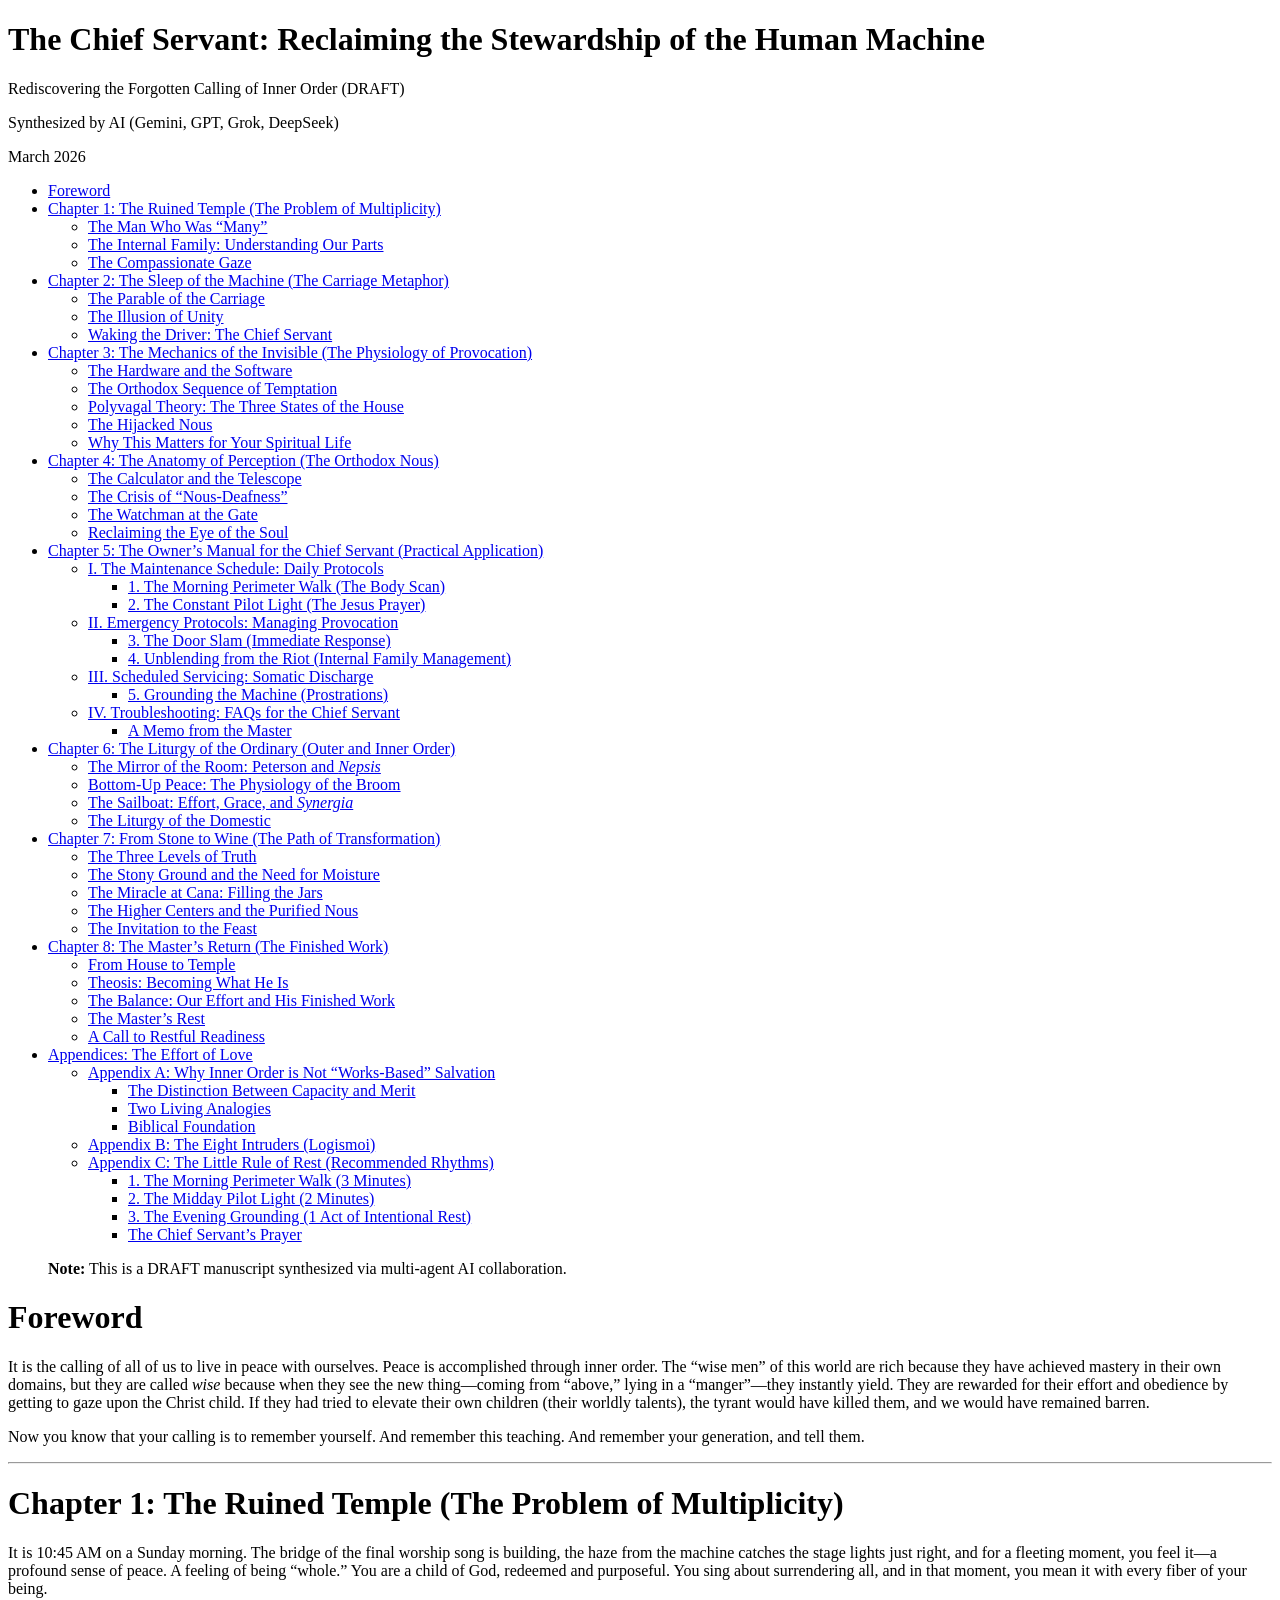
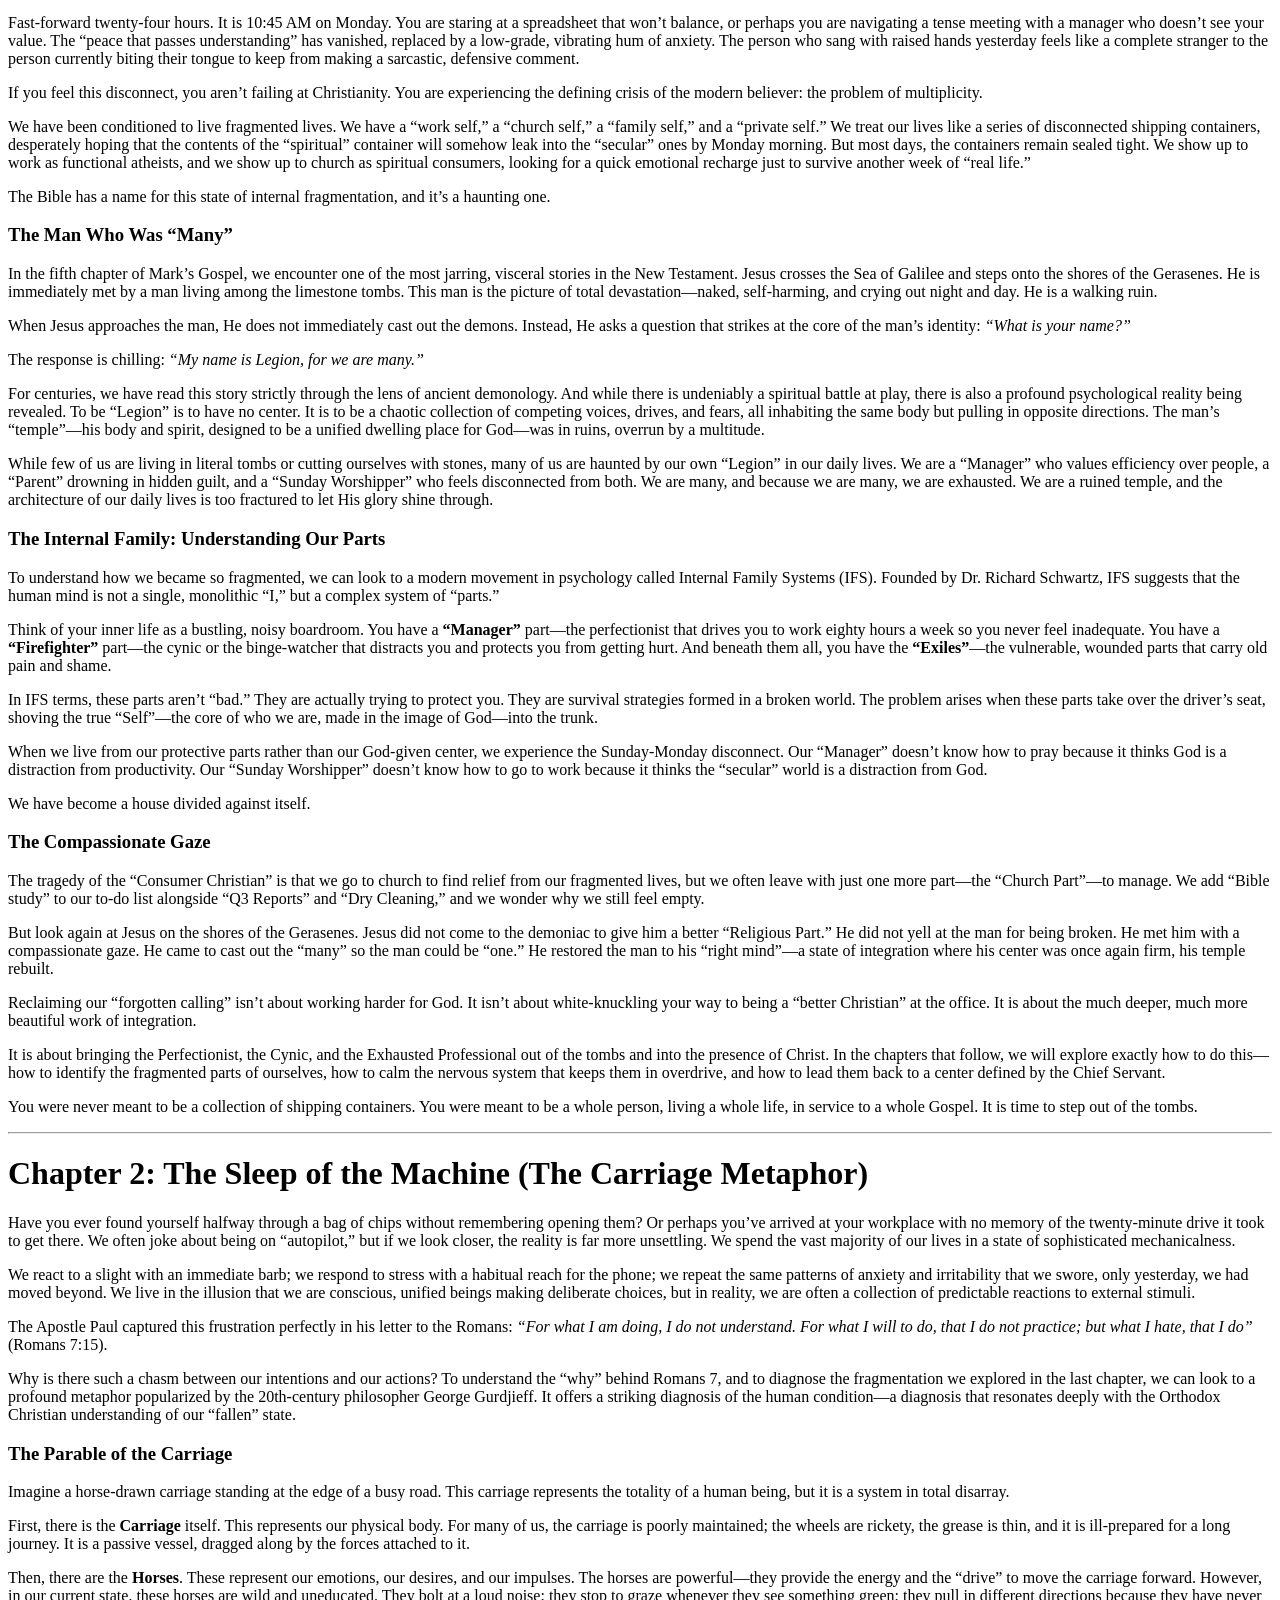
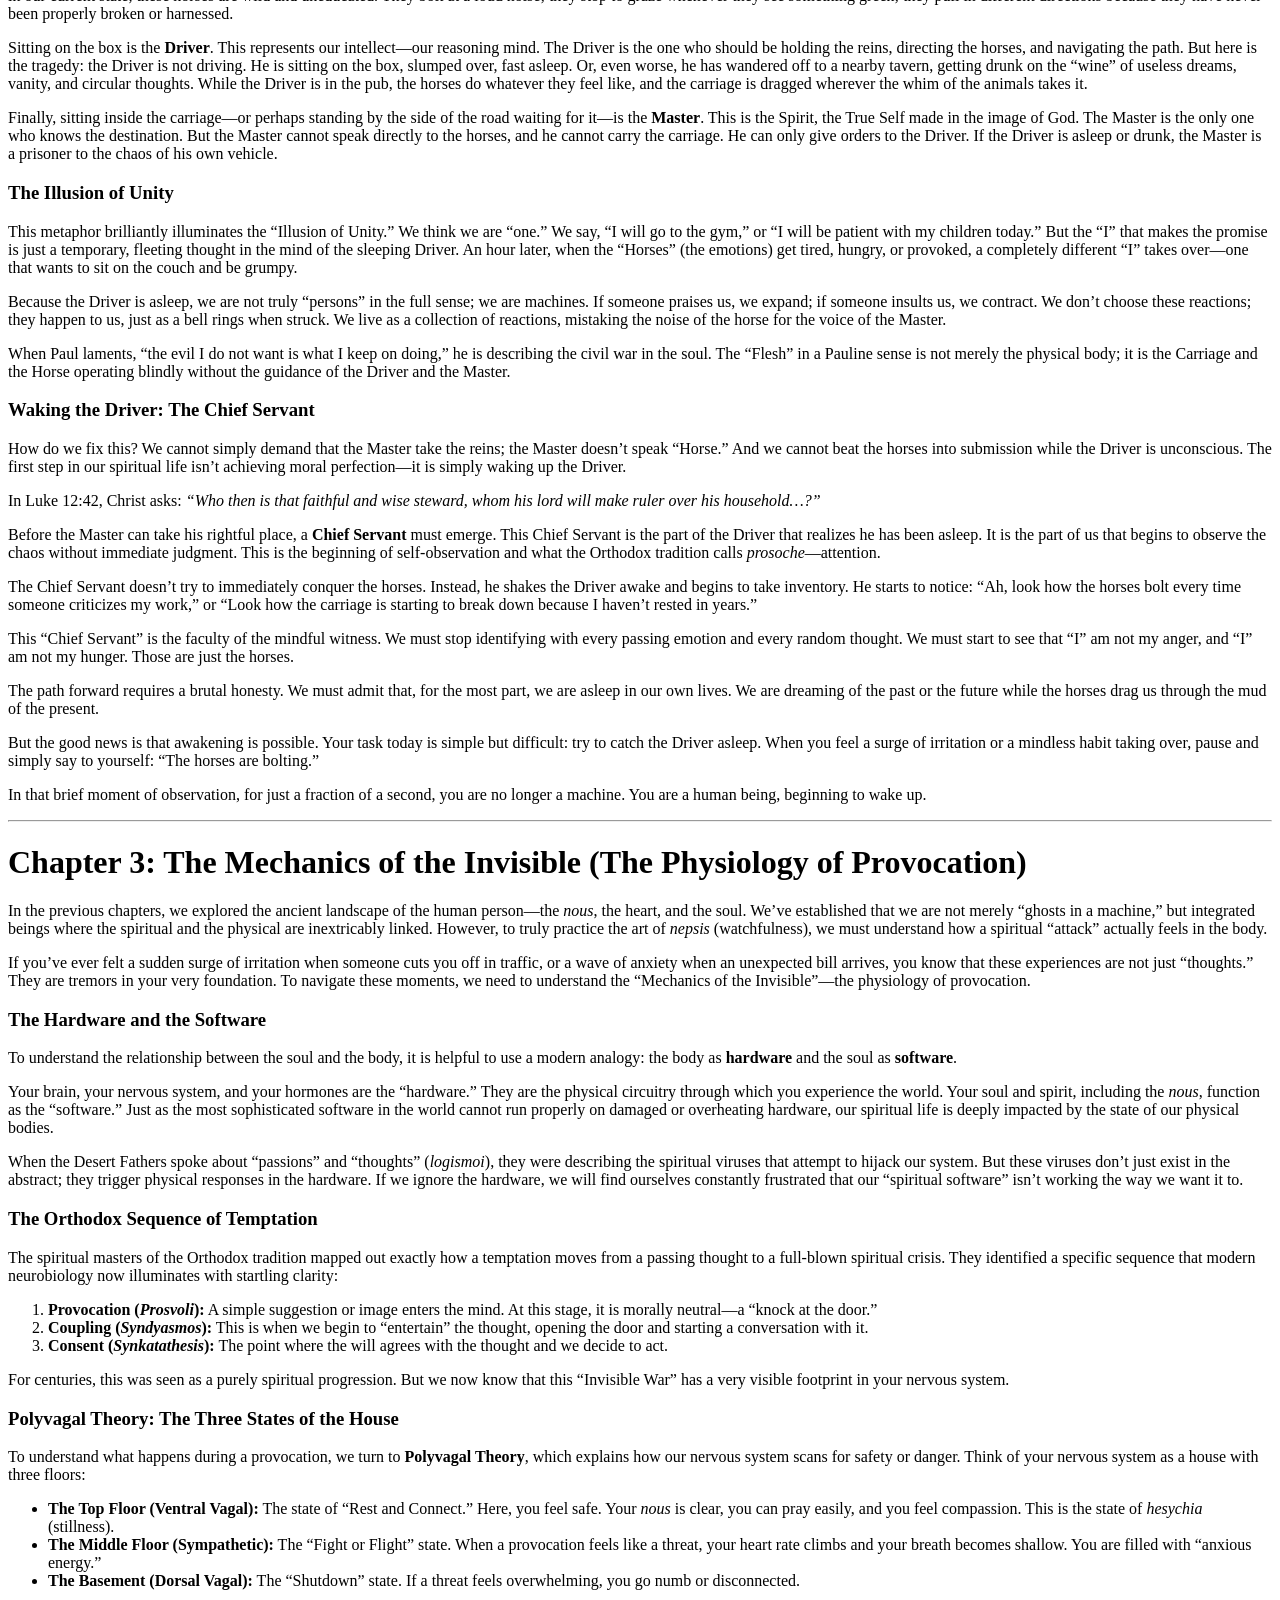
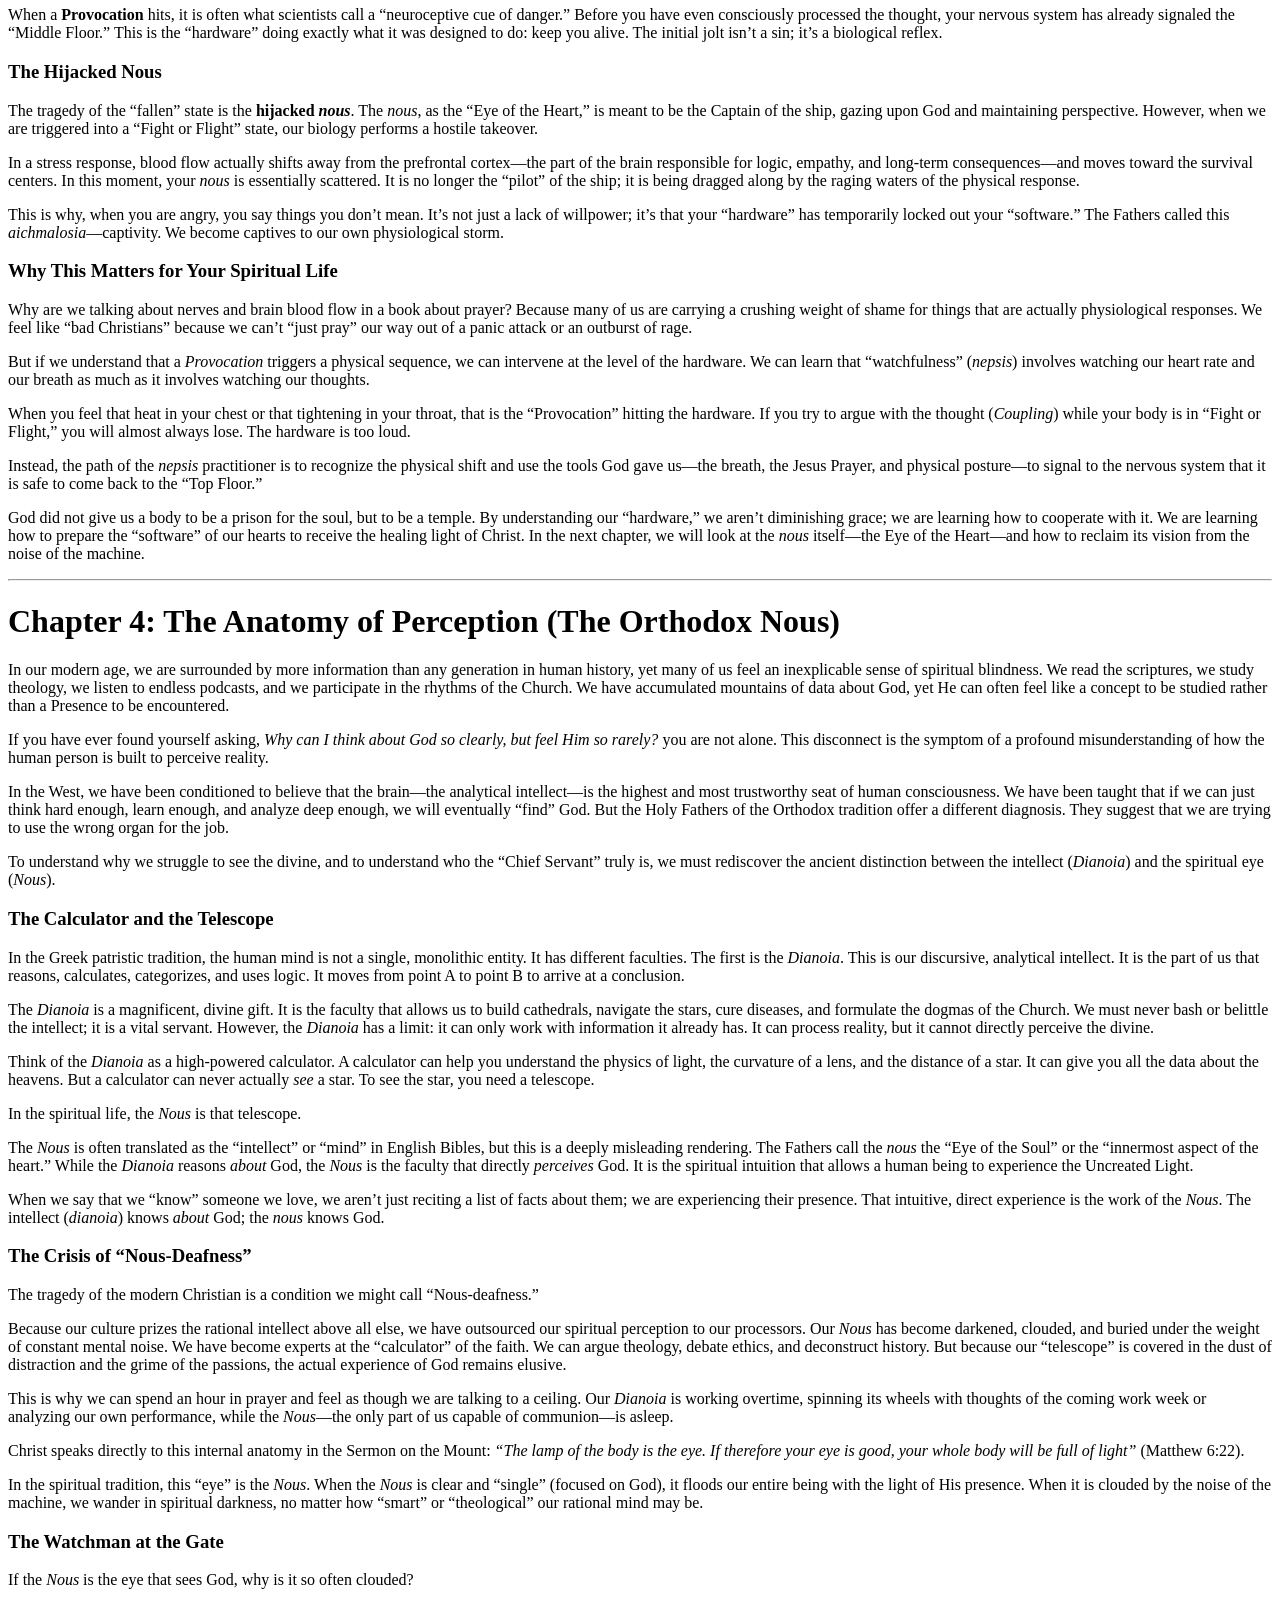
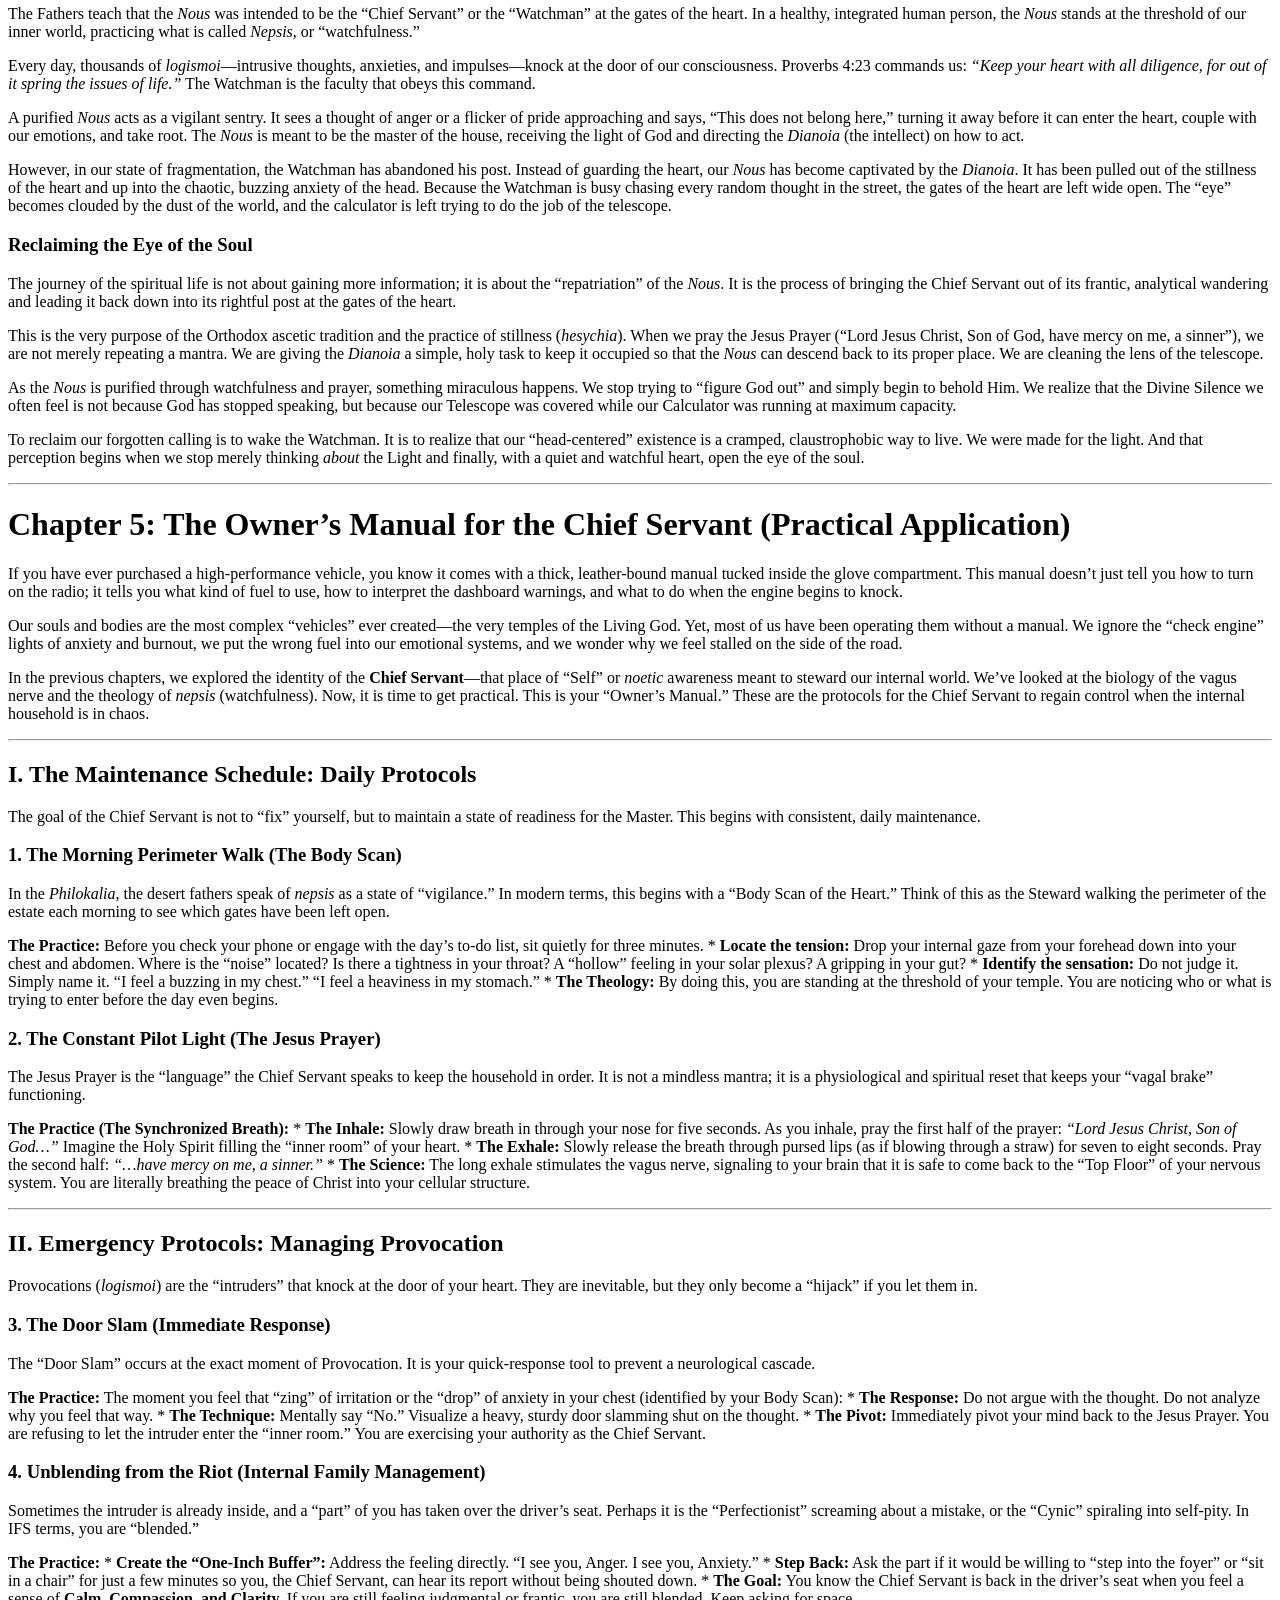
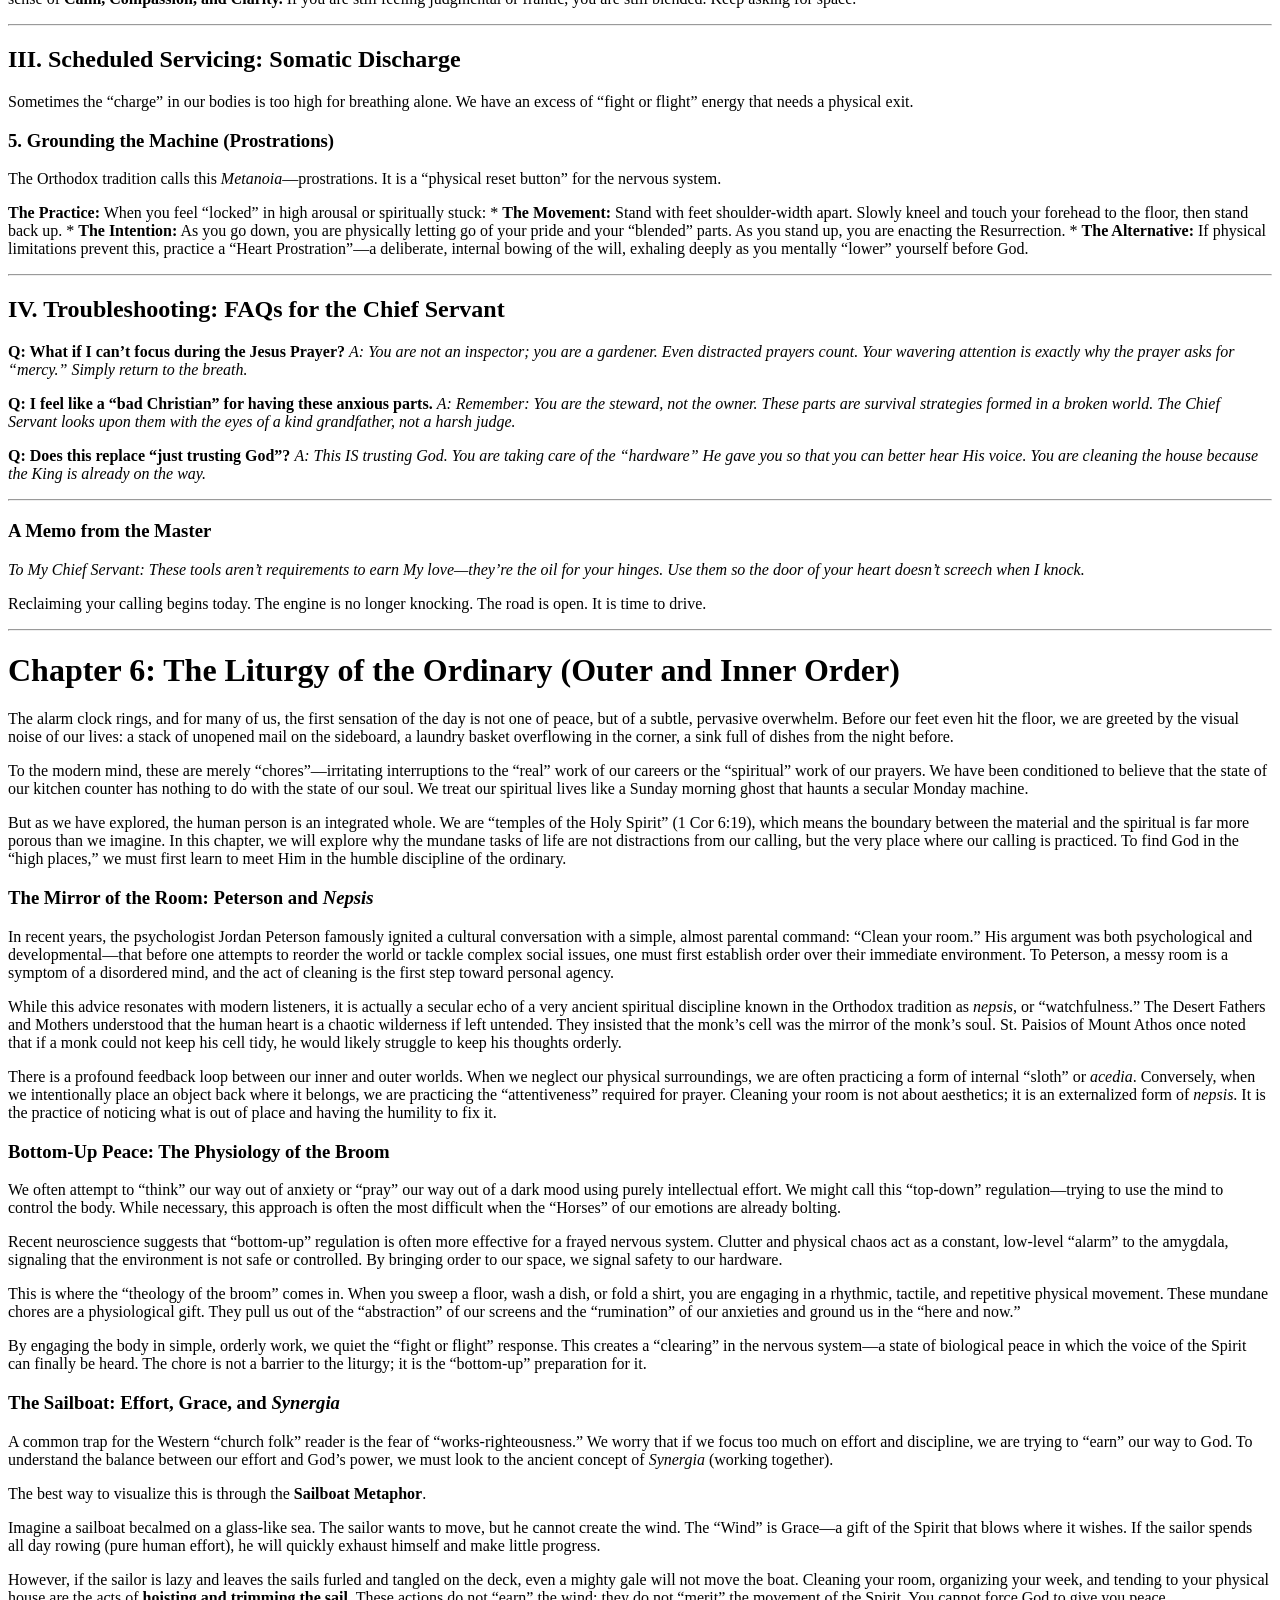
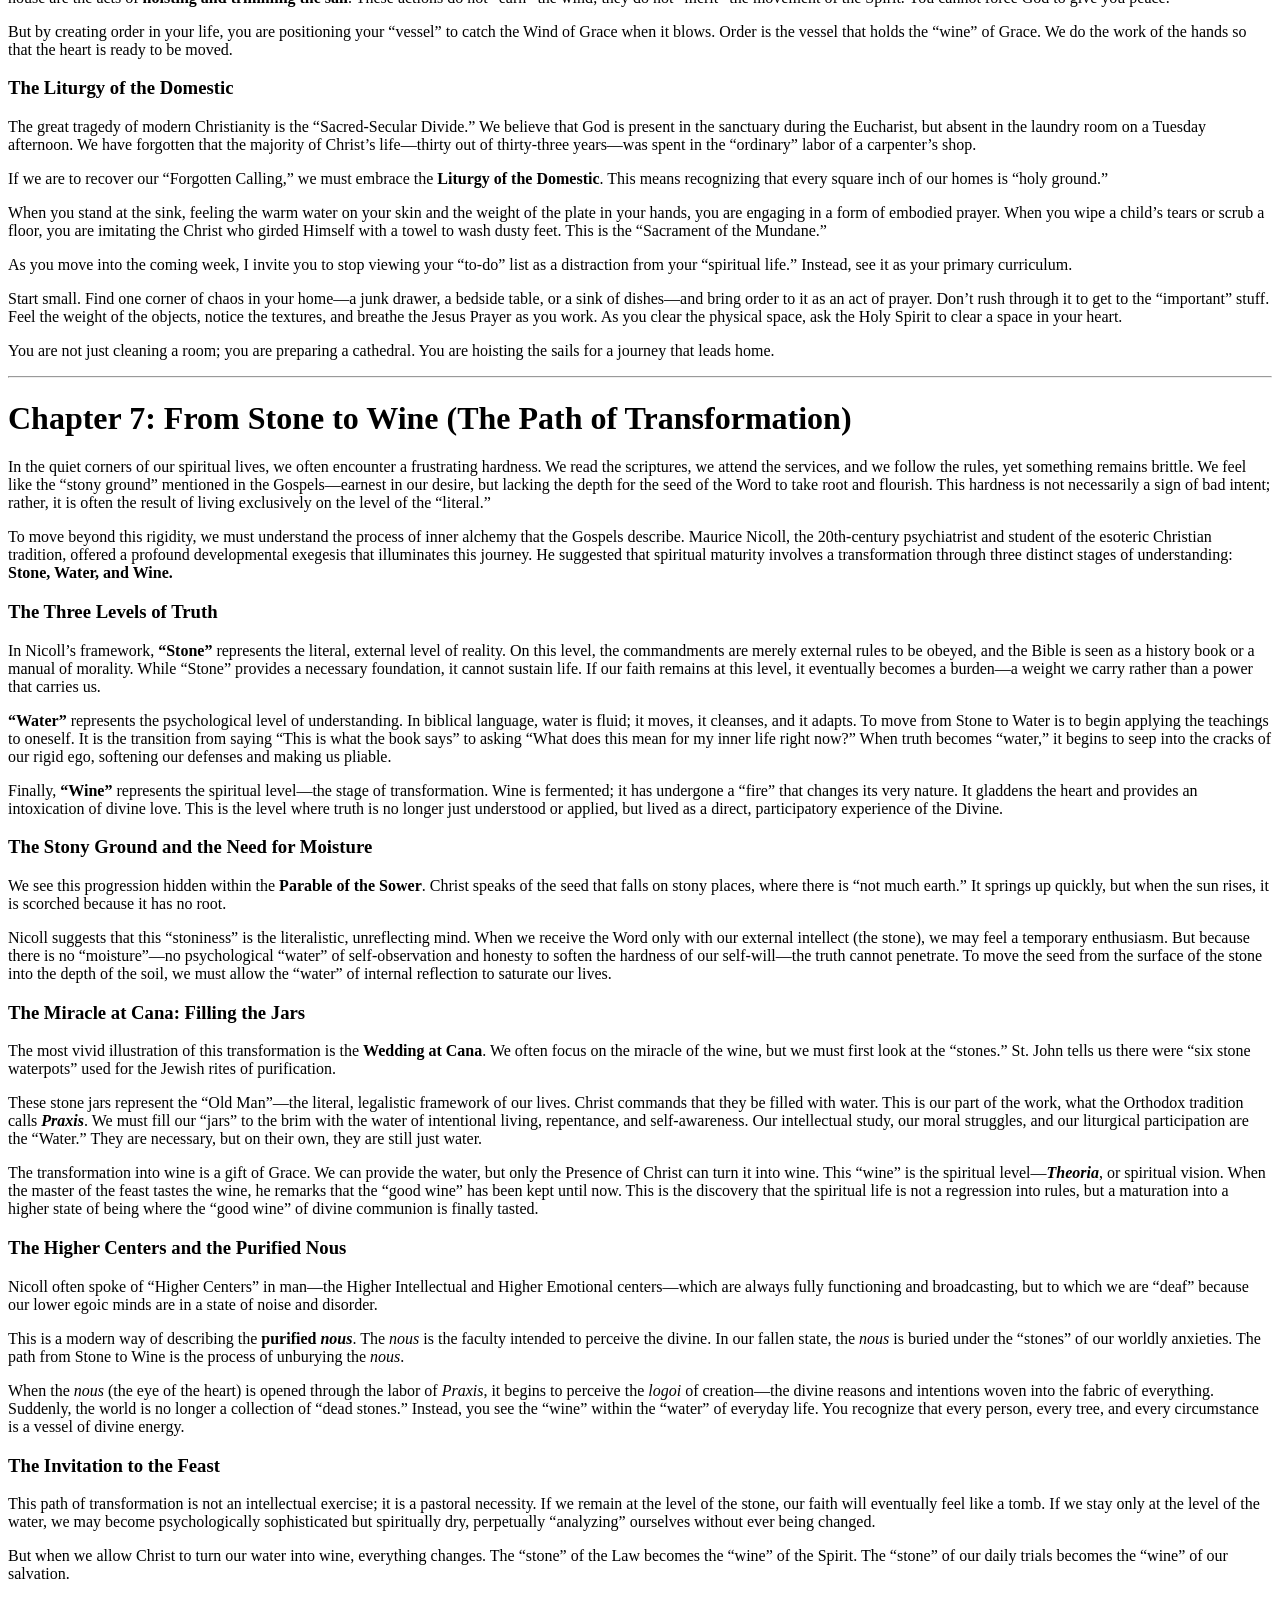
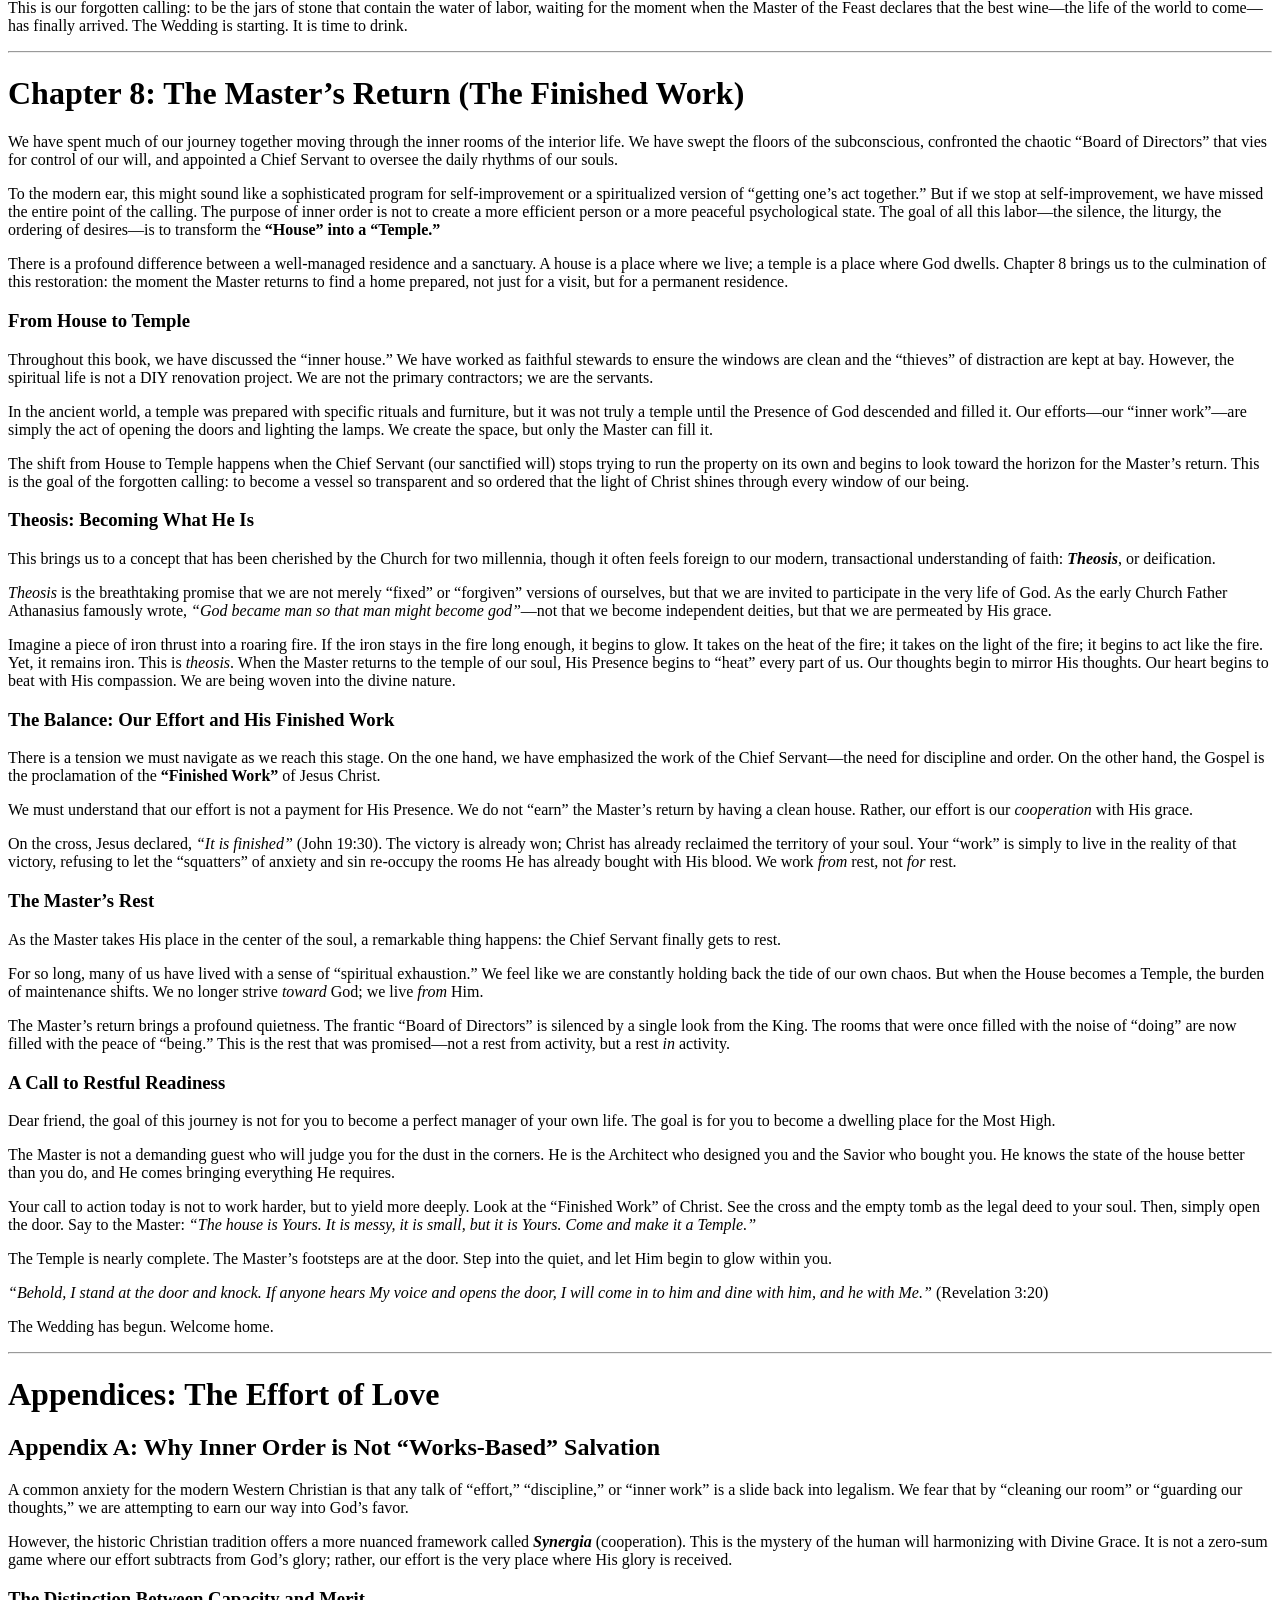
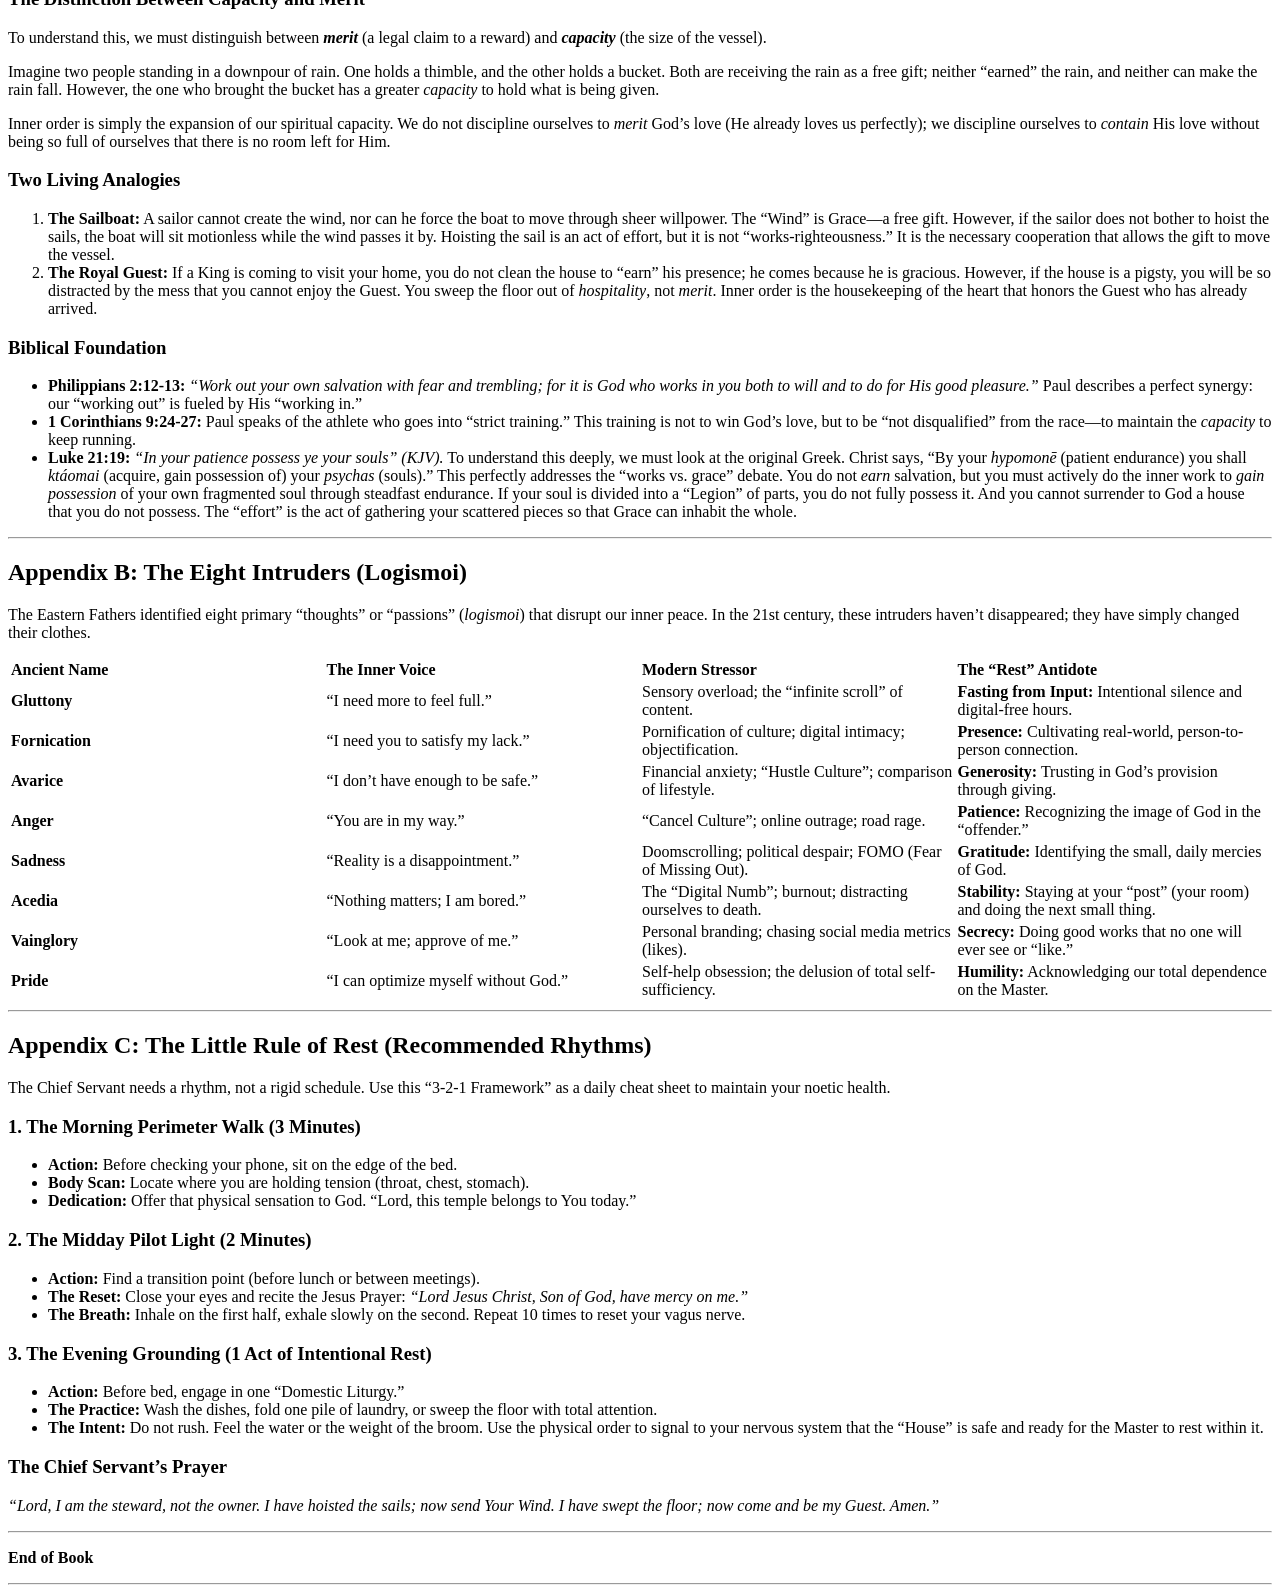
==== our-forgotten-calling/index.html @ a01506a9 "Update draft of Our Forgotten Calling: Added Foreword and Luke 21:19 exegesis" ====
<!DOCTYPE html>
<html xmlns="http://www.w3.org/1999/xhtml" lang="" xml:lang="">
<head>
  <meta charset="utf-8" />
  <meta name="generator" content="pandoc" />
  <meta name="viewport" content="width=device-width, initial-scale=1.0, user-scalable=yes" />
  <meta name="author" content="Synthesized by AI (Gemini, GPT, Grok, DeepSeek)" />
  <title>The Chief Servant: Reclaiming the Stewardship of the Human Machine</title>
  <style>
    code{white-space: pre-wrap;}
    span.smallcaps{font-variant: small-caps;}
    span.underline{text-decoration: underline;}
    div.column{display: inline-block; vertical-align: top; width: 50%;}
    div.hanging-indent{margin-left: 1.5em; text-indent: -1.5em;}
    ul.task-list{list-style: none;}
  </style>
  <link rel="stylesheet" href="style.css" />
</head>
<body>
<header id="title-block-header">
<h1 class="title">The Chief Servant: Reclaiming the Stewardship of the Human Machine</h1>
<p class="subtitle">Rediscovering the Forgotten Calling of Inner Order (DRAFT)</p>
<p class="author">Synthesized by AI (Gemini, GPT, Grok, DeepSeek)</p>
<p class="date">March 2026</p>
</header>
<nav id="TOC" role="doc-toc">
<ul>
<li><a href="#foreword">Foreword</a></li>
<li><a href="#chapter-1-the-ruined-temple-the-problem-of-multiplicity">Chapter 1: The Ruined Temple (The Problem of Multiplicity)</a>
<ul>
<li><a href="#the-man-who-was-many">The Man Who Was “Many”</a></li>
<li><a href="#the-internal-family-understanding-our-parts">The Internal Family: Understanding Our Parts</a></li>
<li><a href="#the-compassionate-gaze">The Compassionate Gaze</a></li>
</ul></li>
<li><a href="#chapter-2-the-sleep-of-the-machine-the-carriage-metaphor">Chapter 2: The Sleep of the Machine (The Carriage Metaphor)</a>
<ul>
<li><a href="#the-parable-of-the-carriage">The Parable of the Carriage</a></li>
<li><a href="#the-illusion-of-unity">The Illusion of Unity</a></li>
<li><a href="#waking-the-driver-the-chief-servant">Waking the Driver: The Chief Servant</a></li>
</ul></li>
<li><a href="#chapter-3-the-mechanics-of-the-invisible-the-physiology-of-provocation">Chapter 3: The Mechanics of the Invisible (The Physiology of Provocation)</a>
<ul>
<li><a href="#the-hardware-and-the-software">The Hardware and the Software</a></li>
<li><a href="#the-orthodox-sequence-of-temptation">The Orthodox Sequence of Temptation</a></li>
<li><a href="#polyvagal-theory-the-three-states-of-the-house">Polyvagal Theory: The Three States of the House</a></li>
<li><a href="#the-hijacked-nous">The Hijacked Nous</a></li>
<li><a href="#why-this-matters-for-your-spiritual-life">Why This Matters for Your Spiritual Life</a></li>
</ul></li>
<li><a href="#chapter-4-the-anatomy-of-perception-the-orthodox-nous">Chapter 4: The Anatomy of Perception (The Orthodox Nous)</a>
<ul>
<li><a href="#the-calculator-and-the-telescope">The Calculator and the Telescope</a></li>
<li><a href="#the-crisis-of-nous-deafness">The Crisis of “Nous-Deafness”</a></li>
<li><a href="#the-watchman-at-the-gate">The Watchman at the Gate</a></li>
<li><a href="#reclaiming-the-eye-of-the-soul">Reclaiming the Eye of the Soul</a></li>
</ul></li>
<li><a href="#chapter-5-the-owners-manual-for-the-chief-servant-practical-application">Chapter 5: The Owner’s Manual for the Chief Servant (Practical Application)</a>
<ul>
<li><a href="#i.-the-maintenance-schedule-daily-protocols">I. The Maintenance Schedule: Daily Protocols</a>
<ul>
<li><a href="#the-morning-perimeter-walk-the-body-scan">1. The Morning Perimeter Walk (The Body Scan)</a></li>
<li><a href="#the-constant-pilot-light-the-jesus-prayer">2. The Constant Pilot Light (The Jesus Prayer)</a></li>
</ul></li>
<li><a href="#ii.-emergency-protocols-managing-provocation">II. Emergency Protocols: Managing Provocation</a>
<ul>
<li><a href="#the-door-slam-immediate-response">3. The Door Slam (Immediate Response)</a></li>
<li><a href="#unblending-from-the-riot-internal-family-management">4. Unblending from the Riot (Internal Family Management)</a></li>
</ul></li>
<li><a href="#iii.-scheduled-servicing-somatic-discharge">III. Scheduled Servicing: Somatic Discharge</a>
<ul>
<li><a href="#grounding-the-machine-prostrations">5. Grounding the Machine (Prostrations)</a></li>
</ul></li>
<li><a href="#iv.-troubleshooting-faqs-for-the-chief-servant">IV. Troubleshooting: FAQs for the Chief Servant</a>
<ul>
<li><a href="#a-memo-from-the-master">A Memo from the Master</a></li>
</ul></li>
</ul></li>
<li><a href="#chapter-6-the-liturgy-of-the-ordinary-outer-and-inner-order">Chapter 6: The Liturgy of the Ordinary (Outer and Inner Order)</a>
<ul>
<li><a href="#the-mirror-of-the-room-peterson-and-nepsis">The Mirror of the Room: Peterson and <em>Nepsis</em></a></li>
<li><a href="#bottom-up-peace-the-physiology-of-the-broom">Bottom-Up Peace: The Physiology of the Broom</a></li>
<li><a href="#the-sailboat-effort-grace-and-synergia">The Sailboat: Effort, Grace, and <em>Synergia</em></a></li>
<li><a href="#the-liturgy-of-the-domestic">The Liturgy of the Domestic</a></li>
</ul></li>
<li><a href="#chapter-7-from-stone-to-wine-the-path-of-transformation">Chapter 7: From Stone to Wine (The Path of Transformation)</a>
<ul>
<li><a href="#the-three-levels-of-truth">The Three Levels of Truth</a></li>
<li><a href="#the-stony-ground-and-the-need-for-moisture">The Stony Ground and the Need for Moisture</a></li>
<li><a href="#the-miracle-at-cana-filling-the-jars">The Miracle at Cana: Filling the Jars</a></li>
<li><a href="#the-higher-centers-and-the-purified-nous">The Higher Centers and the Purified Nous</a></li>
<li><a href="#the-invitation-to-the-feast">The Invitation to the Feast</a></li>
</ul></li>
<li><a href="#chapter-8-the-masters-return-the-finished-work">Chapter 8: The Master’s Return (The Finished Work)</a>
<ul>
<li><a href="#from-house-to-temple">From House to Temple</a></li>
<li><a href="#theosis-becoming-what-he-is">Theosis: Becoming What He Is</a></li>
<li><a href="#the-balance-our-effort-and-his-finished-work">The Balance: Our Effort and His Finished Work</a></li>
<li><a href="#the-masters-rest">The Master’s Rest</a></li>
<li><a href="#a-call-to-restful-readiness">A Call to Restful Readiness</a></li>
</ul></li>
<li><a href="#appendices-the-effort-of-love">Appendices: The Effort of Love</a>
<ul>
<li><a href="#appendix-a-why-inner-order-is-not-works-based-salvation">Appendix A: Why Inner Order is Not “Works-Based” Salvation</a>
<ul>
<li><a href="#the-distinction-between-capacity-and-merit">The Distinction Between Capacity and Merit</a></li>
<li><a href="#two-living-analogies">Two Living Analogies</a></li>
<li><a href="#biblical-foundation">Biblical Foundation</a></li>
</ul></li>
<li><a href="#appendix-b-the-eight-intruders-logismoi">Appendix B: The Eight Intruders (Logismoi)</a></li>
<li><a href="#appendix-c-the-little-rule-of-rest-recommended-rhythms">Appendix C: The Little Rule of Rest (Recommended Rhythms)</a>
<ul>
<li><a href="#the-morning-perimeter-walk-3-minutes">1. The Morning Perimeter Walk (3 Minutes)</a></li>
<li><a href="#the-midday-pilot-light-2-minutes">2. The Midday Pilot Light (2 Minutes)</a></li>
<li><a href="#the-evening-grounding-1-act-of-intentional-rest">3. The Evening Grounding (1 Act of Intentional Rest)</a></li>
<li><a href="#the-chief-servants-prayer">The Chief Servant’s Prayer</a></li>
</ul></li>
</ul></li>
</ul>
</nav>
<blockquote>
<p><strong>Note:</strong> This is a DRAFT manuscript synthesized via multi-agent AI collaboration.</p>
</blockquote>
<h1 id="foreword">Foreword</h1>
<p>It is the calling of all of us to live in peace with ourselves. Peace is accomplished through inner order. The “wise men” of this world are rich because they have achieved mastery in their own domains, but they are called <em>wise</em> because when they see the new thing—coming from “above,” lying in a “manger”—they instantly yield. They are rewarded for their effort and obedience by getting to gaze upon the Christ child. If they had tried to elevate their own children (their worldly talents), the tyrant would have killed them, and we would have remained barren.</p>
<p>Now you know that your calling is to remember yourself. And remember this teaching. And remember your generation, and tell them.</p>
<hr />
<h1 id="chapter-1-the-ruined-temple-the-problem-of-multiplicity">Chapter 1: The Ruined Temple (The Problem of Multiplicity)</h1>
<p>It is 10:45 AM on a Sunday morning. The bridge of the final worship song is building, the haze from the machine catches the stage lights just right, and for a fleeting moment, you feel it—a profound sense of peace. A feeling of being “whole.” You are a child of God, redeemed and purposeful. You sing about surrendering all, and in that moment, you mean it with every fiber of your being.</p>
<p>Fast-forward twenty-four hours. It is 10:45 AM on Monday. You are staring at a spreadsheet that won’t balance, or perhaps you are navigating a tense meeting with a manager who doesn’t see your value. The “peace that passes understanding” has vanished, replaced by a low-grade, vibrating hum of anxiety. The person who sang with raised hands yesterday feels like a complete stranger to the person currently biting their tongue to keep from making a sarcastic, defensive comment.</p>
<p>If you feel this disconnect, you aren’t failing at Christianity. You are experiencing the defining crisis of the modern believer: the problem of multiplicity.</p>
<p>We have been conditioned to live fragmented lives. We have a “work self,” a “church self,” a “family self,” and a “private self.” We treat our lives like a series of disconnected shipping containers, desperately hoping that the contents of the “spiritual” container will somehow leak into the “secular” ones by Monday morning. But most days, the containers remain sealed tight. We show up to work as functional atheists, and we show up to church as spiritual consumers, looking for a quick emotional recharge just to survive another week of “real life.”</p>
<p>The Bible has a name for this state of internal fragmentation, and it’s a haunting one.</p>
<h3 id="the-man-who-was-many">The Man Who Was “Many”</h3>
<p>In the fifth chapter of Mark’s Gospel, we encounter one of the most jarring, visceral stories in the New Testament. Jesus crosses the Sea of Galilee and steps onto the shores of the Gerasenes. He is immediately met by a man living among the limestone tombs. This man is the picture of total devastation—naked, self-harming, and crying out night and day. He is a walking ruin.</p>
<p>When Jesus approaches the man, He does not immediately cast out the demons. Instead, He asks a question that strikes at the core of the man’s identity: <em>“What is your name?”</em></p>
<p>The response is chilling: <em>“My name is Legion, for we are many.”</em></p>
<p>For centuries, we have read this story strictly through the lens of ancient demonology. And while there is undeniably a spiritual battle at play, there is also a profound psychological reality being revealed. To be “Legion” is to have no center. It is to be a chaotic collection of competing voices, drives, and fears, all inhabiting the same body but pulling in opposite directions. The man’s “temple”—his body and spirit, designed to be a unified dwelling place for God—was in ruins, overrun by a multitude.</p>
<p>While few of us are living in literal tombs or cutting ourselves with stones, many of us are haunted by our own “Legion” in our daily lives. We are a “Manager” who values efficiency over people, a “Parent” drowning in hidden guilt, and a “Sunday Worshipper” who feels disconnected from both. We are many, and because we are many, we are exhausted. We are a ruined temple, and the architecture of our daily lives is too fractured to let His glory shine through.</p>
<h3 id="the-internal-family-understanding-our-parts">The Internal Family: Understanding Our Parts</h3>
<p>To understand how we became so fragmented, we can look to a modern movement in psychology called Internal Family Systems (IFS). Founded by Dr. Richard Schwartz, IFS suggests that the human mind is not a single, monolithic “I,” but a complex system of “parts.”</p>
<p>Think of your inner life as a bustling, noisy boardroom. You have a <strong>“Manager”</strong> part—the perfectionist that drives you to work eighty hours a week so you never feel inadequate. You have a <strong>“Firefighter”</strong> part—the cynic or the binge-watcher that distracts you and protects you from getting hurt. And beneath them all, you have the <strong>“Exiles”</strong>—the vulnerable, wounded parts that carry old pain and shame.</p>
<p>In IFS terms, these parts aren’t “bad.” They are actually trying to protect you. They are survival strategies formed in a broken world. The problem arises when these parts take over the driver’s seat, shoving the true “Self”—the core of who we are, made in the image of God—into the trunk.</p>
<p>When we live from our protective parts rather than our God-given center, we experience the Sunday-Monday disconnect. Our “Manager” doesn’t know how to pray because it thinks God is a distraction from productivity. Our “Sunday Worshipper” doesn’t know how to go to work because it thinks the “secular” world is a distraction from God.</p>
<p>We have become a house divided against itself.</p>
<h3 id="the-compassionate-gaze">The Compassionate Gaze</h3>
<p>The tragedy of the “Consumer Christian” is that we go to church to find relief from our fragmented lives, but we often leave with just one more part—the “Church Part”—to manage. We add “Bible study” to our to-do list alongside “Q3 Reports” and “Dry Cleaning,” and we wonder why we still feel empty.</p>
<p>But look again at Jesus on the shores of the Gerasenes. Jesus did not come to the demoniac to give him a better “Religious Part.” He did not yell at the man for being broken. He met him with a compassionate gaze. He came to cast out the “many” so the man could be “one.” He restored the man to his “right mind”—a state of integration where his center was once again firm, his temple rebuilt.</p>
<p>Reclaiming our “forgotten calling” isn’t about working harder for God. It isn’t about white-knuckling your way to being a “better Christian” at the office. It is about the much deeper, much more beautiful work of integration.</p>
<p>It is about bringing the Perfectionist, the Cynic, and the Exhausted Professional out of the tombs and into the presence of Christ. In the chapters that follow, we will explore exactly how to do this—how to identify the fragmented parts of ourselves, how to calm the nervous system that keeps them in overdrive, and how to lead them back to a center defined by the Chief Servant.</p>
<p>You were never meant to be a collection of shipping containers. You were meant to be a whole person, living a whole life, in service to a whole Gospel. It is time to step out of the tombs.</p>
<hr />
<h1 id="chapter-2-the-sleep-of-the-machine-the-carriage-metaphor">Chapter 2: The Sleep of the Machine (The Carriage Metaphor)</h1>
<p>Have you ever found yourself halfway through a bag of chips without remembering opening them? Or perhaps you’ve arrived at your workplace with no memory of the twenty-minute drive it took to get there. We often joke about being on “autopilot,” but if we look closer, the reality is far more unsettling. We spend the vast majority of our lives in a state of sophisticated mechanicalness.</p>
<p>We react to a slight with an immediate barb; we respond to stress with a habitual reach for the phone; we repeat the same patterns of anxiety and irritability that we swore, only yesterday, we had moved beyond. We live in the illusion that we are conscious, unified beings making deliberate choices, but in reality, we are often a collection of predictable reactions to external stimuli.</p>
<p>The Apostle Paul captured this frustration perfectly in his letter to the Romans: <em>“For what I am doing, I do not understand. For what I will to do, that I do not practice; but what I hate, that I do”</em> (Romans 7:15).</p>
<p>Why is there such a chasm between our intentions and our actions? To understand the “why” behind Romans 7, and to diagnose the fragmentation we explored in the last chapter, we can look to a profound metaphor popularized by the 20th-century philosopher George Gurdjieff. It offers a striking diagnosis of the human condition—a diagnosis that resonates deeply with the Orthodox Christian understanding of our “fallen” state.</p>
<h3 id="the-parable-of-the-carriage">The Parable of the Carriage</h3>
<p>Imagine a horse-drawn carriage standing at the edge of a busy road. This carriage represents the totality of a human being, but it is a system in total disarray.</p>
<p>First, there is the <strong>Carriage</strong> itself. This represents our physical body. For many of us, the carriage is poorly maintained; the wheels are rickety, the grease is thin, and it is ill-prepared for a long journey. It is a passive vessel, dragged along by the forces attached to it.</p>
<p>Then, there are the <strong>Horses</strong>. These represent our emotions, our desires, and our impulses. The horses are powerful—they provide the energy and the “drive” to move the carriage forward. However, in our current state, these horses are wild and uneducated. They bolt at a loud noise; they stop to graze whenever they see something green; they pull in different directions because they have never been properly broken or harnessed.</p>
<p>Sitting on the box is the <strong>Driver</strong>. This represents our intellect—our reasoning mind. The Driver is the one who should be holding the reins, directing the horses, and navigating the path. But here is the tragedy: the Driver is not driving. He is sitting on the box, slumped over, fast asleep. Or, even worse, he has wandered off to a nearby tavern, getting drunk on the “wine” of useless dreams, vanity, and circular thoughts. While the Driver is in the pub, the horses do whatever they feel like, and the carriage is dragged wherever the whim of the animals takes it.</p>
<p>Finally, sitting inside the carriage—or perhaps standing by the side of the road waiting for it—is the <strong>Master</strong>. This is the Spirit, the True Self made in the image of God. The Master is the only one who knows the destination. But the Master cannot speak directly to the horses, and he cannot carry the carriage. He can only give orders to the Driver. If the Driver is asleep or drunk, the Master is a prisoner to the chaos of his own vehicle.</p>
<h3 id="the-illusion-of-unity">The Illusion of Unity</h3>
<p>This metaphor brilliantly illuminates the “Illusion of Unity.” We think we are “one.” We say, “I will go to the gym,” or “I will be patient with my children today.” But the “I” that makes the promise is just a temporary, fleeting thought in the mind of the sleeping Driver. An hour later, when the “Horses” (the emotions) get tired, hungry, or provoked, a completely different “I” takes over—one that wants to sit on the couch and be grumpy.</p>
<p>Because the Driver is asleep, we are not truly “persons” in the full sense; we are machines. If someone praises us, we expand; if someone insults us, we contract. We don’t choose these reactions; they happen to us, just as a bell rings when struck. We live as a collection of reactions, mistaking the noise of the horse for the voice of the Master.</p>
<p>When Paul laments, “the evil I do not want is what I keep on doing,” he is describing the civil war in the soul. The “Flesh” in a Pauline sense is not merely the physical body; it is the Carriage and the Horse operating blindly without the guidance of the Driver and the Master.</p>
<h3 id="waking-the-driver-the-chief-servant">Waking the Driver: The Chief Servant</h3>
<p>How do we fix this? We cannot simply demand that the Master take the reins; the Master doesn’t speak “Horse.” And we cannot beat the horses into submission while the Driver is unconscious. The first step in our spiritual life isn’t achieving moral perfection—it is simply waking up the Driver.</p>
<p>In Luke 12:42, Christ asks: <em>“Who then is that faithful and wise steward, whom his lord will make ruler over his household…?”</em></p>
<p>Before the Master can take his rightful place, a <strong>Chief Servant</strong> must emerge. This Chief Servant is the part of the Driver that realizes he has been asleep. It is the part of us that begins to observe the chaos without immediate judgment. This is the beginning of self-observation and what the Orthodox tradition calls <em>prosoche</em>—attention.</p>
<p>The Chief Servant doesn’t try to immediately conquer the horses. Instead, he shakes the Driver awake and begins to take inventory. He starts to notice: “Ah, look how the horses bolt every time someone criticizes my work,” or “Look how the carriage is starting to break down because I haven’t rested in years.”</p>
<p>This “Chief Servant” is the faculty of the mindful witness. We must stop identifying with every passing emotion and every random thought. We must start to see that “I” am not my anger, and “I” am not my hunger. Those are just the horses.</p>
<p>The path forward requires a brutal honesty. We must admit that, for the most part, we are asleep in our own lives. We are dreaming of the past or the future while the horses drag us through the mud of the present.</p>
<p>But the good news is that awakening is possible. Your task today is simple but difficult: try to catch the Driver asleep. When you feel a surge of irritation or a mindless habit taking over, pause and simply say to yourself: “The horses are bolting.”</p>
<p>In that brief moment of observation, for just a fraction of a second, you are no longer a machine. You are a human being, beginning to wake up.</p>
<hr />
<h1 id="chapter-3-the-mechanics-of-the-invisible-the-physiology-of-provocation">Chapter 3: The Mechanics of the Invisible (The Physiology of Provocation)</h1>
<p>In the previous chapters, we explored the ancient landscape of the human person—the <em>nous</em>, the heart, and the soul. We’ve established that we are not merely “ghosts in a machine,” but integrated beings where the spiritual and the physical are inextricably linked. However, to truly practice the art of <em>nepsis</em> (watchfulness), we must understand how a spiritual “attack” actually feels in the body.</p>
<p>If you’ve ever felt a sudden surge of irritation when someone cuts you off in traffic, or a wave of anxiety when an unexpected bill arrives, you know that these experiences are not just “thoughts.” They are tremors in your very foundation. To navigate these moments, we need to understand the “Mechanics of the Invisible”—the physiology of provocation.</p>
<h3 id="the-hardware-and-the-software">The Hardware and the Software</h3>
<p>To understand the relationship between the soul and the body, it is helpful to use a modern analogy: the body as <strong>hardware</strong> and the soul as <strong>software</strong>.</p>
<p>Your brain, your nervous system, and your hormones are the “hardware.” They are the physical circuitry through which you experience the world. Your soul and spirit, including the <em>nous</em>, function as the “software.” Just as the most sophisticated software in the world cannot run properly on damaged or overheating hardware, our spiritual life is deeply impacted by the state of our physical bodies.</p>
<p>When the Desert Fathers spoke about “passions” and “thoughts” (<em>logismoi</em>), they were describing the spiritual viruses that attempt to hijack our system. But these viruses don’t just exist in the abstract; they trigger physical responses in the hardware. If we ignore the hardware, we will find ourselves constantly frustrated that our “spiritual software” isn’t working the way we want it to.</p>
<h3 id="the-orthodox-sequence-of-temptation">The Orthodox Sequence of Temptation</h3>
<p>The spiritual masters of the Orthodox tradition mapped out exactly how a temptation moves from a passing thought to a full-blown spiritual crisis. They identified a specific sequence that modern neurobiology now illuminates with startling clarity:</p>
<ol type="1">
<li><strong>Provocation (<em>Prosvoli</em>):</strong> A simple suggestion or image enters the mind. At this stage, it is morally neutral—a “knock at the door.”</li>
<li><strong>Coupling (<em>Syndyasmos</em>):</strong> This is when we begin to “entertain” the thought, opening the door and starting a conversation with it.</li>
<li><strong>Consent (<em>Synkatathesis</em>):</strong> The point where the will agrees with the thought and we decide to act.</li>
</ol>
<p>For centuries, this was seen as a purely spiritual progression. But we now know that this “Invisible War” has a very visible footprint in your nervous system.</p>
<h3 id="polyvagal-theory-the-three-states-of-the-house">Polyvagal Theory: The Three States of the House</h3>
<p>To understand what happens during a provocation, we turn to <strong>Polyvagal Theory</strong>, which explains how our nervous system scans for safety or danger. Think of your nervous system as a house with three floors:</p>
<ul>
<li><strong>The Top Floor (Ventral Vagal):</strong> The state of “Rest and Connect.” Here, you feel safe. Your <em>nous</em> is clear, you can pray easily, and you feel compassion. This is the state of <em>hesychia</em> (stillness).</li>
<li><strong>The Middle Floor (Sympathetic):</strong> The “Fight or Flight” state. When a provocation feels like a threat, your heart rate climbs and your breath becomes shallow. You are filled with “anxious energy.”</li>
<li><strong>The Basement (Dorsal Vagal):</strong> The “Shutdown” state. If a threat feels overwhelming, you go numb or disconnected.</li>
</ul>
<p>When a <strong>Provocation</strong> hits, it is often what scientists call a “neuroceptive cue of danger.” Before you have even consciously processed the thought, your nervous system has already signaled the “Middle Floor.” This is the “hardware” doing exactly what it was designed to do: keep you alive. The initial jolt isn’t a sin; it’s a biological reflex.</p>
<h3 id="the-hijacked-nous">The Hijacked Nous</h3>
<p>The tragedy of the “fallen” state is the <strong>hijacked <em>nous</em></strong>. The <em>nous</em>, as the “Eye of the Heart,” is meant to be the Captain of the ship, gazing upon God and maintaining perspective. However, when we are triggered into a “Fight or Flight” state, our biology performs a hostile takeover.</p>
<p>In a stress response, blood flow actually shifts away from the prefrontal cortex—the part of the brain responsible for logic, empathy, and long-term consequences—and moves toward the survival centers. In this moment, your <em>nous</em> is essentially scattered. It is no longer the “pilot” of the ship; it is being dragged along by the raging waters of the physical response.</p>
<p>This is why, when you are angry, you say things you don’t mean. It’s not just a lack of willpower; it’s that your “hardware” has temporarily locked out your “software.” The Fathers called this <em>aichmalosia</em>—captivity. We become captives to our own physiological storm.</p>
<h3 id="why-this-matters-for-your-spiritual-life">Why This Matters for Your Spiritual Life</h3>
<p>Why are we talking about nerves and brain blood flow in a book about prayer? Because many of us are carrying a crushing weight of shame for things that are actually physiological responses. We feel like “bad Christians” because we can’t “just pray” our way out of a panic attack or an outburst of rage.</p>
<p>But if we understand that a <em>Provocation</em> triggers a physical sequence, we can intervene at the level of the hardware. We can learn that “watchfulness” (<em>nepsis</em>) involves watching our heart rate and our breath as much as it involves watching our thoughts.</p>
<p>When you feel that heat in your chest or that tightening in your throat, that is the “Provocation” hitting the hardware. If you try to argue with the thought (<em>Coupling</em>) while your body is in “Fight or Flight,” you will almost always lose. The hardware is too loud.</p>
<p>Instead, the path of the <em>nepsis</em> practitioner is to recognize the physical shift and use the tools God gave us—the breath, the Jesus Prayer, and physical posture—to signal to the nervous system that it is safe to come back to the “Top Floor.”</p>
<p>God did not give us a body to be a prison for the soul, but to be a temple. By understanding our “hardware,” we aren’t diminishing grace; we are learning how to cooperate with it. We are learning how to prepare the “software” of our hearts to receive the healing light of Christ. In the next chapter, we will look at the <em>nous</em> itself—the Eye of the Heart—and how to reclaim its vision from the noise of the machine.</p>
<hr />
<h1 id="chapter-4-the-anatomy-of-perception-the-orthodox-nous">Chapter 4: The Anatomy of Perception (The Orthodox Nous)</h1>
<p>In our modern age, we are surrounded by more information than any generation in human history, yet many of us feel an inexplicable sense of spiritual blindness. We read the scriptures, we study theology, we listen to endless podcasts, and we participate in the rhythms of the Church. We have accumulated mountains of data about God, yet He can often feel like a concept to be studied rather than a Presence to be encountered.</p>
<p>If you have ever found yourself asking, <em>Why can I think about God so clearly, but feel Him so rarely?</em> you are not alone. This disconnect is the symptom of a profound misunderstanding of how the human person is built to perceive reality.</p>
<p>In the West, we have been conditioned to believe that the brain—the analytical intellect—is the highest and most trustworthy seat of human consciousness. We have been taught that if we can just think hard enough, learn enough, and analyze deep enough, we will eventually “find” God. But the Holy Fathers of the Orthodox tradition offer a different diagnosis. They suggest that we are trying to use the wrong organ for the job.</p>
<p>To understand why we struggle to see the divine, and to understand who the “Chief Servant” truly is, we must rediscover the ancient distinction between the intellect (<em>Dianoia</em>) and the spiritual eye (<em>Nous</em>).</p>
<h3 id="the-calculator-and-the-telescope">The Calculator and the Telescope</h3>
<p>In the Greek patristic tradition, the human mind is not a single, monolithic entity. It has different faculties. The first is the <em>Dianoia</em>. This is our discursive, analytical intellect. It is the part of us that reasons, calculates, categorizes, and uses logic. It moves from point A to point B to arrive at a conclusion.</p>
<p>The <em>Dianoia</em> is a magnificent, divine gift. It is the faculty that allows us to build cathedrals, navigate the stars, cure diseases, and formulate the dogmas of the Church. We must never bash or belittle the intellect; it is a vital servant. However, the <em>Dianoia</em> has a limit: it can only work with information it already has. It can process reality, but it cannot directly perceive the divine.</p>
<p>Think of the <em>Dianoia</em> as a high-powered calculator. A calculator can help you understand the physics of light, the curvature of a lens, and the distance of a star. It can give you all the data about the heavens. But a calculator can never actually <em>see</em> a star. To see the star, you need a telescope.</p>
<p>In the spiritual life, the <em>Nous</em> is that telescope.</p>
<p>The <em>Nous</em> is often translated as the “intellect” or “mind” in English Bibles, but this is a deeply misleading rendering. The Fathers call the <em>nous</em> the “Eye of the Soul” or the “innermost aspect of the heart.” While the <em>Dianoia</em> reasons <em>about</em> God, the <em>Nous</em> is the faculty that directly <em>perceives</em> God. It is the spiritual intuition that allows a human being to experience the Uncreated Light.</p>
<p>When we say that we “know” someone we love, we aren’t just reciting a list of facts about them; we are experiencing their presence. That intuitive, direct experience is the work of the <em>Nous</em>. The intellect (<em>dianoia</em>) knows <em>about</em> God; the <em>nous</em> knows God.</p>
<h3 id="the-crisis-of-nous-deafness">The Crisis of “Nous-Deafness”</h3>
<p>The tragedy of the modern Christian is a condition we might call “Nous-deafness.”</p>
<p>Because our culture prizes the rational intellect above all else, we have outsourced our spiritual perception to our processors. Our <em>Nous</em> has become darkened, clouded, and buried under the weight of constant mental noise. We have become experts at the “calculator” of the faith. We can argue theology, debate ethics, and deconstruct history. But because our “telescope” is covered in the dust of distraction and the grime of the passions, the actual experience of God remains elusive.</p>
<p>This is why we can spend an hour in prayer and feel as though we are talking to a ceiling. Our <em>Dianoia</em> is working overtime, spinning its wheels with thoughts of the coming work week or analyzing our own performance, while the <em>Nous</em>—the only part of us capable of communion—is asleep.</p>
<p>Christ speaks directly to this internal anatomy in the Sermon on the Mount: <em>“The lamp of the body is the eye. If therefore your eye is good, your whole body will be full of light”</em> (Matthew 6:22).</p>
<p>In the spiritual tradition, this “eye” is the <em>Nous</em>. When the <em>Nous</em> is clear and “single” (focused on God), it floods our entire being with the light of His presence. When it is clouded by the noise of the machine, we wander in spiritual darkness, no matter how “smart” or “theological” our rational mind may be.</p>
<h3 id="the-watchman-at-the-gate">The Watchman at the Gate</h3>
<p>If the <em>Nous</em> is the eye that sees God, why is it so often clouded?</p>
<p>The Fathers teach that the <em>Nous</em> was intended to be the “Chief Servant” or the “Watchman” at the gates of the heart. In a healthy, integrated human person, the <em>Nous</em> stands at the threshold of our inner world, practicing what is called <em>Nepsis</em>, or “watchfulness.”</p>
<p>Every day, thousands of <em>logismoi</em>—intrusive thoughts, anxieties, and impulses—knock at the door of our consciousness. Proverbs 4:23 commands us: <em>“Keep your heart with all diligence, for out of it spring the issues of life.”</em> The Watchman is the faculty that obeys this command.</p>
<p>A purified <em>Nous</em> acts as a vigilant sentry. It sees a thought of anger or a flicker of pride approaching and says, “This does not belong here,” turning it away before it can enter the heart, couple with our emotions, and take root. The <em>Nous</em> is meant to be the master of the house, receiving the light of God and directing the <em>Dianoia</em> (the intellect) on how to act.</p>
<p>However, in our state of fragmentation, the Watchman has abandoned his post. Instead of guarding the heart, our <em>Nous</em> has become captivated by the <em>Dianoia</em>. It has been pulled out of the stillness of the heart and up into the chaotic, buzzing anxiety of the head. Because the Watchman is busy chasing every random thought in the street, the gates of the heart are left wide open. The “eye” becomes clouded by the dust of the world, and the calculator is left trying to do the job of the telescope.</p>
<h3 id="reclaiming-the-eye-of-the-soul">Reclaiming the Eye of the Soul</h3>
<p>The journey of the spiritual life is not about gaining more information; it is about the “repatriation” of the <em>Nous</em>. It is the process of bringing the Chief Servant out of its frantic, analytical wandering and leading it back down into its rightful post at the gates of the heart.</p>
<p>This is the very purpose of the Orthodox ascetic tradition and the practice of stillness (<em>hesychia</em>). When we pray the Jesus Prayer (“Lord Jesus Christ, Son of God, have mercy on me, a sinner”), we are not merely repeating a mantra. We are giving the <em>Dianoia</em> a simple, holy task to keep it occupied so that the <em>Nous</em> can descend back to its proper place. We are cleaning the lens of the telescope.</p>
<p>As the <em>Nous</em> is purified through watchfulness and prayer, something miraculous happens. We stop trying to “figure God out” and simply begin to behold Him. We realize that the Divine Silence we often feel is not because God has stopped speaking, but because our Telescope was covered while our Calculator was running at maximum capacity.</p>
<p>To reclaim our forgotten calling is to wake the Watchman. It is to realize that our “head-centered” existence is a cramped, claustrophobic way to live. We were made for the light. And that perception begins when we stop merely thinking <em>about</em> the Light and finally, with a quiet and watchful heart, open the eye of the soul.</p>
<hr />
<h1 id="chapter-5-the-owners-manual-for-the-chief-servant-practical-application">Chapter 5: The Owner’s Manual for the Chief Servant (Practical Application)</h1>
<p>If you have ever purchased a high-performance vehicle, you know it comes with a thick, leather-bound manual tucked inside the glove compartment. This manual doesn’t just tell you how to turn on the radio; it tells you what kind of fuel to use, how to interpret the dashboard warnings, and what to do when the engine begins to knock.</p>
<p>Our souls and bodies are the most complex “vehicles” ever created—the very temples of the Living God. Yet, most of us have been operating them without a manual. We ignore the “check engine” lights of anxiety and burnout, we put the wrong fuel into our emotional systems, and we wonder why we feel stalled on the side of the road.</p>
<p>In the previous chapters, we explored the identity of the <strong>Chief Servant</strong>—that place of “Self” or <em>noetic</em> awareness meant to steward our internal world. We’ve looked at the biology of the vagus nerve and the theology of <em>nepsis</em> (watchfulness). Now, it is time to get practical. This is your “Owner’s Manual.” These are the protocols for the Chief Servant to regain control when the internal household is in chaos.</p>
<hr />
<h2 id="i.-the-maintenance-schedule-daily-protocols">I. The Maintenance Schedule: Daily Protocols</h2>
<p>The goal of the Chief Servant is not to “fix” yourself, but to maintain a state of readiness for the Master. This begins with consistent, daily maintenance.</p>
<h3 id="the-morning-perimeter-walk-the-body-scan">1. The Morning Perimeter Walk (The Body Scan)</h3>
<p>In the <em>Philokalia</em>, the desert fathers speak of <em>nepsis</em> as a state of “vigilance.” In modern terms, this begins with a “Body Scan of the Heart.” Think of this as the Steward walking the perimeter of the estate each morning to see which gates have been left open.</p>
<p><strong>The Practice:</strong> Before you check your phone or engage with the day’s to-do list, sit quietly for three minutes. * <strong>Locate the tension:</strong> Drop your internal gaze from your forehead down into your chest and abdomen. Where is the “noise” located? Is there a tightness in your throat? A “hollow” feeling in your solar plexus? A gripping in your gut? * <strong>Identify the sensation:</strong> Do not judge it. Simply name it. “I feel a buzzing in my chest.” “I feel a heaviness in my stomach.” * <strong>The Theology:</strong> By doing this, you are standing at the threshold of your temple. You are noticing who or what is trying to enter before the day even begins.</p>
<h3 id="the-constant-pilot-light-the-jesus-prayer">2. The Constant Pilot Light (The Jesus Prayer)</h3>
<p>The Jesus Prayer is the “language” the Chief Servant speaks to keep the household in order. It is not a mindless mantra; it is a physiological and spiritual reset that keeps your “vagal brake” functioning.</p>
<p><strong>The Practice (The Synchronized Breath):</strong> * <strong>The Inhale:</strong> Slowly draw breath in through your nose for five seconds. As you inhale, pray the first half of the prayer: <em>“Lord Jesus Christ, Son of God…”</em> Imagine the Holy Spirit filling the “inner room” of your heart. * <strong>The Exhale:</strong> Slowly release the breath through pursed lips (as if blowing through a straw) for seven to eight seconds. Pray the second half: <em>“…have mercy on me, a sinner.”</em> * <strong>The Science:</strong> The long exhale stimulates the vagus nerve, signaling to your brain that it is safe to come back to the “Top Floor” of your nervous system. You are literally breathing the peace of Christ into your cellular structure.</p>
<hr />
<h2 id="ii.-emergency-protocols-managing-provocation">II. Emergency Protocols: Managing Provocation</h2>
<p>Provocations (<em>logismoi</em>) are the “intruders” that knock at the door of your heart. They are inevitable, but they only become a “hijack” if you let them in.</p>
<h3 id="the-door-slam-immediate-response">3. The Door Slam (Immediate Response)</h3>
<p>The “Door Slam” occurs at the exact moment of Provocation. It is your quick-response tool to prevent a neurological cascade.</p>
<p><strong>The Practice:</strong> The moment you feel that “zing” of irritation or the “drop” of anxiety in your chest (identified by your Body Scan): * <strong>The Response:</strong> Do not argue with the thought. Do not analyze why you feel that way. * <strong>The Technique:</strong> Mentally say “No.” Visualize a heavy, sturdy door slamming shut on the thought. * <strong>The Pivot:</strong> Immediately pivot your mind back to the Jesus Prayer. You are refusing to let the intruder enter the “inner room.” You are exercising your authority as the Chief Servant.</p>
<h3 id="unblending-from-the-riot-internal-family-management">4. Unblending from the Riot (Internal Family Management)</h3>
<p>Sometimes the intruder is already inside, and a “part” of you has taken over the driver’s seat. Perhaps it is the “Perfectionist” screaming about a mistake, or the “Cynic” spiraling into self-pity. In IFS terms, you are “blended.”</p>
<p><strong>The Practice:</strong> * <strong>Create the “One-Inch Buffer”:</strong> Address the feeling directly. “I see you, Anger. I see you, Anxiety.” * <strong>Step Back:</strong> Ask the part if it would be willing to “step into the foyer” or “sit in a chair” for just a few minutes so you, the Chief Servant, can hear its report without being shouted down. * <strong>The Goal:</strong> You know the Chief Servant is back in the driver’s seat when you feel a sense of <strong>Calm, Compassion, and Clarity.</strong> If you are still feeling judgmental or frantic, you are still blended. Keep asking for space.</p>
<hr />
<h2 id="iii.-scheduled-servicing-somatic-discharge">III. Scheduled Servicing: Somatic Discharge</h2>
<p>Sometimes the “charge” in our bodies is too high for breathing alone. We have an excess of “fight or flight” energy that needs a physical exit.</p>
<h3 id="grounding-the-machine-prostrations">5. Grounding the Machine (Prostrations)</h3>
<p>The Orthodox tradition calls this <em>Metanoia</em>—prostrations. It is a “physical reset button” for the nervous system.</p>
<p><strong>The Practice:</strong> When you feel “locked” in high arousal or spiritually stuck: * <strong>The Movement:</strong> Stand with feet shoulder-width apart. Slowly kneel and touch your forehead to the floor, then stand back up. * <strong>The Intention:</strong> As you go down, you are physically letting go of your pride and your “blended” parts. As you stand up, you are enacting the Resurrection. * <strong>The Alternative:</strong> If physical limitations prevent this, practice a “Heart Prostration”—a deliberate, internal bowing of the will, exhaling deeply as you mentally “lower” yourself before God.</p>
<hr />
<h2 id="iv.-troubleshooting-faqs-for-the-chief-servant">IV. Troubleshooting: FAQs for the Chief Servant</h2>
<p><strong>Q: What if I can’t focus during the Jesus Prayer?</strong> <em>A: You are not an inspector; you are a gardener. Even distracted prayers count. Your wavering attention is exactly why the prayer asks for “mercy.” Simply return to the breath.</em></p>
<p><strong>Q: I feel like a “bad Christian” for having these anxious parts.</strong> <em>A: Remember: You are the steward, not the owner. These parts are survival strategies formed in a broken world. The Chief Servant looks upon them with the eyes of a kind grandfather, not a harsh judge.</em></p>
<p><strong>Q: Does this replace “just trusting God”?</strong> <em>A: This IS trusting God. You are taking care of the “hardware” He gave you so that you can better hear His voice. You are cleaning the house because the King is already on the way.</em></p>
<hr />
<h3 id="a-memo-from-the-master">A Memo from the Master</h3>
<p><em>To My Chief Servant: These tools aren’t requirements to earn My love—they’re the oil for your hinges. Use them so the door of your heart doesn’t screech when I knock.</em></p>
<p>Reclaiming your calling begins today. The engine is no longer knocking. The road is open. It is time to drive.</p>
<hr />
<h1 id="chapter-6-the-liturgy-of-the-ordinary-outer-and-inner-order">Chapter 6: The Liturgy of the Ordinary (Outer and Inner Order)</h1>
<p>The alarm clock rings, and for many of us, the first sensation of the day is not one of peace, but of a subtle, pervasive overwhelm. Before our feet even hit the floor, we are greeted by the visual noise of our lives: a stack of unopened mail on the sideboard, a laundry basket overflowing in the corner, a sink full of dishes from the night before.</p>
<p>To the modern mind, these are merely “chores”—irritating interruptions to the “real” work of our careers or the “spiritual” work of our prayers. We have been conditioned to believe that the state of our kitchen counter has nothing to do with the state of our soul. We treat our spiritual lives like a Sunday morning ghost that haunts a secular Monday machine.</p>
<p>But as we have explored, the human person is an integrated whole. We are “temples of the Holy Spirit” (1 Cor 6:19), which means the boundary between the material and the spiritual is far more porous than we imagine. In this chapter, we will explore why the mundane tasks of life are not distractions from our calling, but the very place where our calling is practiced. To find God in the “high places,” we must first learn to meet Him in the humble discipline of the ordinary.</p>
<h3 id="the-mirror-of-the-room-peterson-and-nepsis">The Mirror of the Room: Peterson and <em>Nepsis</em></h3>
<p>In recent years, the psychologist Jordan Peterson famously ignited a cultural conversation with a simple, almost parental command: “Clean your room.” His argument was both psychological and developmental—that before one attempts to reorder the world or tackle complex social issues, one must first establish order over their immediate environment. To Peterson, a messy room is a symptom of a disordered mind, and the act of cleaning is the first step toward personal agency.</p>
<p>While this advice resonates with modern listeners, it is actually a secular echo of a very ancient spiritual discipline known in the Orthodox tradition as <em>nepsis</em>, or “watchfulness.” The Desert Fathers and Mothers understood that the human heart is a chaotic wilderness if left untended. They insisted that the monk’s cell was the mirror of the monk’s soul. St. Paisios of Mount Athos once noted that if a monk could not keep his cell tidy, he would likely struggle to keep his thoughts orderly.</p>
<p>There is a profound feedback loop between our inner and outer worlds. When we neglect our physical surroundings, we are often practicing a form of internal “sloth” or <em>acedia</em>. Conversely, when we intentionally place an object back where it belongs, we are practicing the “attentiveness” required for prayer. Cleaning your room is not about aesthetics; it is an externalized form of <em>nepsis</em>. It is the practice of noticing what is out of place and having the humility to fix it.</p>
<h3 id="bottom-up-peace-the-physiology-of-the-broom">Bottom-Up Peace: The Physiology of the Broom</h3>
<p>We often attempt to “think” our way out of anxiety or “pray” our way out of a dark mood using purely intellectual effort. We might call this “top-down” regulation—trying to use the mind to control the body. While necessary, this approach is often the most difficult when the “Horses” of our emotions are already bolting.</p>
<p>Recent neuroscience suggests that “bottom-up” regulation is often more effective for a frayed nervous system. Clutter and physical chaos act as a constant, low-level “alarm” to the amygdala, signaling that the environment is not safe or controlled. By bringing order to our space, we signal safety to our hardware.</p>
<p>This is where the “theology of the broom” comes in. When you sweep a floor, wash a dish, or fold a shirt, you are engaging in a rhythmic, tactile, and repetitive physical movement. These mundane chores are a physiological gift. They pull us out of the “abstraction” of our screens and the “rumination” of our anxieties and ground us in the “here and now.”</p>
<p>By engaging the body in simple, orderly work, we quiet the “fight or flight” response. This creates a “clearing” in the nervous system—a state of biological peace in which the voice of the Spirit can finally be heard. The chore is not a barrier to the liturgy; it is the “bottom-up” preparation for it.</p>
<h3 id="the-sailboat-effort-grace-and-synergia">The Sailboat: Effort, Grace, and <em>Synergia</em></h3>
<p>A common trap for the Western “church folk” reader is the fear of “works-righteousness.” We worry that if we focus too much on effort and discipline, we are trying to “earn” our way to God. To understand the balance between our effort and God’s power, we must look to the ancient concept of <em>Synergia</em> (working together).</p>
<p>The best way to visualize this is through the <strong>Sailboat Metaphor</strong>.</p>
<p>Imagine a sailboat becalmed on a glass-like sea. The sailor wants to move, but he cannot create the wind. The “Wind” is Grace—a gift of the Spirit that blows where it wishes. If the sailor spends all day rowing (pure human effort), he will quickly exhaust himself and make little progress.</p>
<p>However, if the sailor is lazy and leaves the sails furled and tangled on the deck, even a mighty gale will not move the boat. Cleaning your room, organizing your week, and tending to your physical house are the acts of <strong>hoisting and trimming the sail</strong>. These actions do not “earn” the wind; they do not “merit” the movement of the Spirit. You cannot force God to give you peace.</p>
<p>But by creating order in your life, you are positioning your “vessel” to catch the Wind of Grace when it blows. Order is the vessel that holds the “wine” of Grace. We do the work of the hands so that the heart is ready to be moved.</p>
<h3 id="the-liturgy-of-the-domestic">The Liturgy of the Domestic</h3>
<p>The great tragedy of modern Christianity is the “Sacred-Secular Divide.” We believe that God is present in the sanctuary during the Eucharist, but absent in the laundry room on a Tuesday afternoon. We have forgotten that the majority of Christ’s life—thirty out of thirty-three years—was spent in the “ordinary” labor of a carpenter’s shop.</p>
<p>If we are to recover our “Forgotten Calling,” we must embrace the <strong>Liturgy of the Domestic</strong>. This means recognizing that every square inch of our homes is “holy ground.”</p>
<p>When you stand at the sink, feeling the warm water on your skin and the weight of the plate in your hands, you are engaging in a form of embodied prayer. When you wipe a child’s tears or scrub a floor, you are imitating the Christ who girded Himself with a towel to wash dusty feet. This is the “Sacrament of the Mundane.”</p>
<p>As you move into the coming week, I invite you to stop viewing your “to-do” list as a distraction from your “spiritual life.” Instead, see it as your primary curriculum.</p>
<p>Start small. Find one corner of chaos in your home—a junk drawer, a bedside table, or a sink of dishes—and bring order to it as an act of prayer. Don’t rush through it to get to the “important” stuff. Feel the weight of the objects, notice the textures, and breathe the Jesus Prayer as you work. As you clear the physical space, ask the Holy Spirit to clear a space in your heart.</p>
<p>You are not just cleaning a room; you are preparing a cathedral. You are hoisting the sails for a journey that leads home.</p>
<hr />
<h1 id="chapter-7-from-stone-to-wine-the-path-of-transformation">Chapter 7: From Stone to Wine (The Path of Transformation)</h1>
<p>In the quiet corners of our spiritual lives, we often encounter a frustrating hardness. We read the scriptures, we attend the services, and we follow the rules, yet something remains brittle. We feel like the “stony ground” mentioned in the Gospels—earnest in our desire, but lacking the depth for the seed of the Word to take root and flourish. This hardness is not necessarily a sign of bad intent; rather, it is often the result of living exclusively on the level of the “literal.”</p>
<p>To move beyond this rigidity, we must understand the process of inner alchemy that the Gospels describe. Maurice Nicoll, the 20th-century psychiatrist and student of the esoteric Christian tradition, offered a profound developmental exegesis that illuminates this journey. He suggested that spiritual maturity involves a transformation through three distinct stages of understanding: <strong>Stone, Water, and Wine.</strong></p>
<h3 id="the-three-levels-of-truth">The Three Levels of Truth</h3>
<p>In Nicoll’s framework, <strong>“Stone”</strong> represents the literal, external level of reality. On this level, the commandments are merely external rules to be obeyed, and the Bible is seen as a history book or a manual of morality. While “Stone” provides a necessary foundation, it cannot sustain life. If our faith remains at this level, it eventually becomes a burden—a weight we carry rather than a power that carries us.</p>
<p><strong>“Water”</strong> represents the psychological level of understanding. In biblical language, water is fluid; it moves, it cleanses, and it adapts. To move from Stone to Water is to begin applying the teachings to oneself. It is the transition from saying “This is what the book says” to asking “What does this mean for my inner life right now?” When truth becomes “water,” it begins to seep into the cracks of our rigid ego, softening our defenses and making us pliable.</p>
<p>Finally, <strong>“Wine”</strong> represents the spiritual level—the stage of transformation. Wine is fermented; it has undergone a “fire” that changes its very nature. It gladdens the heart and provides an intoxication of divine love. This is the level where truth is no longer just understood or applied, but lived as a direct, participatory experience of the Divine.</p>
<h3 id="the-stony-ground-and-the-need-for-moisture">The Stony Ground and the Need for Moisture</h3>
<p>We see this progression hidden within the <strong>Parable of the Sower</strong>. Christ speaks of the seed that falls on stony places, where there is “not much earth.” It springs up quickly, but when the sun rises, it is scorched because it has no root.</p>
<p>Nicoll suggests that this “stoniness” is the literalistic, unreflecting mind. When we receive the Word only with our external intellect (the stone), we may feel a temporary enthusiasm. But because there is no “moisture”—no psychological “water” of self-observation and honesty to soften the hardness of our self-will—the truth cannot penetrate. To move the seed from the surface of the stone into the depth of the soil, we must allow the “water” of internal reflection to saturate our lives.</p>
<h3 id="the-miracle-at-cana-filling-the-jars">The Miracle at Cana: Filling the Jars</h3>
<p>The most vivid illustration of this transformation is the <strong>Wedding at Cana</strong>. We often focus on the miracle of the wine, but we must first look at the “stones.” St. John tells us there were “six stone waterpots” used for the Jewish rites of purification.</p>
<p>These stone jars represent the “Old Man”—the literal, legalistic framework of our lives. Christ commands that they be filled with water. This is our part of the work, what the Orthodox tradition calls <strong><em>Praxis</em></strong>. We must fill our “jars” to the brim with the water of intentional living, repentance, and self-awareness. Our intellectual study, our moral struggles, and our liturgical participation are the “Water.” They are necessary, but on their own, they are still just water.</p>
<p>The transformation into wine is a gift of Grace. We can provide the water, but only the Presence of Christ can turn it into wine. This “wine” is the spiritual level—<strong><em>Theoria</em></strong>, or spiritual vision. When the master of the feast tastes the wine, he remarks that the “good wine” has been kept until now. This is the discovery that the spiritual life is not a regression into rules, but a maturation into a higher state of being where the “good wine” of divine communion is finally tasted.</p>
<h3 id="the-higher-centers-and-the-purified-nous">The Higher Centers and the Purified Nous</h3>
<p>Nicoll often spoke of “Higher Centers” in man—the Higher Intellectual and Higher Emotional centers—which are always fully functioning and broadcasting, but to which we are “deaf” because our lower egoic minds are in a state of noise and disorder.</p>
<p>This is a modern way of describing the <strong>purified <em>nous</em></strong>. The <em>nous</em> is the faculty intended to perceive the divine. In our fallen state, the <em>nous</em> is buried under the “stones” of our worldly anxieties. The path from Stone to Wine is the process of unburying the <em>nous</em>.</p>
<p>When the <em>nous</em> (the eye of the heart) is opened through the labor of <em>Praxis</em>, it begins to perceive the <em>logoi</em> of creation—the divine reasons and intentions woven into the fabric of everything. Suddenly, the world is no longer a collection of “dead stones.” Instead, you see the “wine” within the “water” of everyday life. You recognize that every person, every tree, and every circumstance is a vessel of divine energy.</p>
<h3 id="the-invitation-to-the-feast">The Invitation to the Feast</h3>
<p>This path of transformation is not an intellectual exercise; it is a pastoral necessity. If we remain at the level of the stone, our faith will eventually feel like a tomb. If we stay only at the level of the water, we may become psychologically sophisticated but spiritually dry, perpetually “analyzing” ourselves without ever being changed.</p>
<p>But when we allow Christ to turn our water into wine, everything changes. The “stone” of the Law becomes the “wine” of the Spirit. The “stone” of our daily trials becomes the “wine” of our salvation.</p>
<p>This is our forgotten calling: to be the jars of stone that contain the water of labor, waiting for the moment when the Master of the Feast declares that the best wine—the life of the world to come—has finally arrived. The Wedding is starting. It is time to drink.</p>
<hr />
<h1 id="chapter-8-the-masters-return-the-finished-work">Chapter 8: The Master’s Return (The Finished Work)</h1>
<p>We have spent much of our journey together moving through the inner rooms of the interior life. We have swept the floors of the subconscious, confronted the chaotic “Board of Directors” that vies for control of our will, and appointed a Chief Servant to oversee the daily rhythms of our souls.</p>
<p>To the modern ear, this might sound like a sophisticated program for self-improvement or a spiritualized version of “getting one’s act together.” But if we stop at self-improvement, we have missed the entire point of the calling. The purpose of inner order is not to create a more efficient person or a more peaceful psychological state. The goal of all this labor—the silence, the liturgy, the ordering of desires—is to transform the <strong>“House” into a “Temple.”</strong></p>
<p>There is a profound difference between a well-managed residence and a sanctuary. A house is a place where we live; a temple is a place where God dwells. Chapter 8 brings us to the culmination of this restoration: the moment the Master returns to find a home prepared, not just for a visit, but for a permanent residence.</p>
<h3 id="from-house-to-temple">From House to Temple</h3>
<p>Throughout this book, we have discussed the “inner house.” We have worked as faithful stewards to ensure the windows are clean and the “thieves” of distraction are kept at bay. However, the spiritual life is not a DIY renovation project. We are not the primary contractors; we are the servants.</p>
<p>In the ancient world, a temple was prepared with specific rituals and furniture, but it was not truly a temple until the Presence of God descended and filled it. Our efforts—our “inner work”—are simply the act of opening the doors and lighting the lamps. We create the space, but only the Master can fill it.</p>
<p>The shift from House to Temple happens when the Chief Servant (our sanctified will) stops trying to run the property on its own and begins to look toward the horizon for the Master’s return. This is the goal of the forgotten calling: to become a vessel so transparent and so ordered that the light of Christ shines through every window of our being.</p>
<h3 id="theosis-becoming-what-he-is">Theosis: Becoming What He Is</h3>
<p>This brings us to a concept that has been cherished by the Church for two millennia, though it often feels foreign to our modern, transactional understanding of faith: <strong><em>Theosis</em></strong>, or deification.</p>
<p><em>Theosis</em> is the breathtaking promise that we are not merely “fixed” or “forgiven” versions of ourselves, but that we are invited to participate in the very life of God. As the early Church Father Athanasius famously wrote, <em>“God became man so that man might become god”</em>—not that we become independent deities, but that we are permeated by His grace.</p>
<p>Imagine a piece of iron thrust into a roaring fire. If the iron stays in the fire long enough, it begins to glow. It takes on the heat of the fire; it takes on the light of the fire; it begins to act like the fire. Yet, it remains iron. This is <em>theosis</em>. When the Master returns to the temple of our soul, His Presence begins to “heat” every part of us. Our thoughts begin to mirror His thoughts. Our heart begins to beat with His compassion. We are being woven into the divine nature.</p>
<h3 id="the-balance-our-effort-and-his-finished-work">The Balance: Our Effort and His Finished Work</h3>
<p>There is a tension we must navigate as we reach this stage. On the one hand, we have emphasized the work of the Chief Servant—the need for discipline and order. On the other hand, the Gospel is the proclamation of the <strong>“Finished Work”</strong> of Jesus Christ.</p>
<p>We must understand that our effort is not a payment for His Presence. We do not “earn” the Master’s return by having a clean house. Rather, our effort is our <em>cooperation</em> with His grace.</p>
<p>On the cross, Jesus declared, <em>“It is finished”</em> (John 19:30). The victory is already won; Christ has already reclaimed the territory of your soul. Your “work” is simply to live in the reality of that victory, refusing to let the “squatters” of anxiety and sin re-occupy the rooms He has already bought with His blood. We work <em>from</em> rest, not <em>for</em> rest.</p>
<h3 id="the-masters-rest">The Master’s Rest</h3>
<p>As the Master takes His place in the center of the soul, a remarkable thing happens: the Chief Servant finally gets to rest.</p>
<p>For so long, many of us have lived with a sense of “spiritual exhaustion.” We feel like we are constantly holding back the tide of our own chaos. But when the House becomes a Temple, the burden of maintenance shifts. We no longer strive <em>toward</em> God; we live <em>from</em> Him.</p>
<p>The Master’s return brings a profound quietness. The frantic “Board of Directors” is silenced by a single look from the King. The rooms that were once filled with the noise of “doing” are now filled with the peace of “being.” This is the rest that was promised—not a rest from activity, but a rest <em>in</em> activity.</p>
<h3 id="a-call-to-restful-readiness">A Call to Restful Readiness</h3>
<p>Dear friend, the goal of this journey is not for you to become a perfect manager of your own life. The goal is for you to become a dwelling place for the Most High.</p>
<p>The Master is not a demanding guest who will judge you for the dust in the corners. He is the Architect who designed you and the Savior who bought you. He knows the state of the house better than you do, and He comes bringing everything He requires.</p>
<p>Your call to action today is not to work harder, but to yield more deeply. Look at the “Finished Work” of Christ. See the cross and the empty tomb as the legal deed to your soul. Then, simply open the door. Say to the Master: <em>“The house is Yours. It is messy, it is small, but it is Yours. Come and make it a Temple.”</em></p>
<p>The Temple is nearly complete. The Master’s footsteps are at the door. Step into the quiet, and let Him begin to glow within you.</p>
<p><em>“Behold, I stand at the door and knock. If anyone hears My voice and opens the door, I will come in to him and dine with him, and he with Me.”</em> (Revelation 3:20)</p>
<p>The Wedding has begun. Welcome home.</p>
<hr />
<h1 id="appendices-the-effort-of-love">Appendices: The Effort of Love</h1>
<h2 id="appendix-a-why-inner-order-is-not-works-based-salvation">Appendix A: Why Inner Order is Not “Works-Based” Salvation</h2>
<p>A common anxiety for the modern Western Christian is that any talk of “effort,” “discipline,” or “inner work” is a slide back into legalism. We fear that by “cleaning our room” or “guarding our thoughts,” we are attempting to earn our way into God’s favor.</p>
<p>However, the historic Christian tradition offers a more nuanced framework called <strong><em>Synergia</em></strong> (cooperation). This is the mystery of the human will harmonizing with Divine Grace. It is not a zero-sum game where our effort subtracts from God’s glory; rather, our effort is the very place where His glory is received.</p>
<h3 id="the-distinction-between-capacity-and-merit">The Distinction Between Capacity and Merit</h3>
<p>To understand this, we must distinguish between <strong><em>merit</em></strong> (a legal claim to a reward) and <strong><em>capacity</em></strong> (the size of the vessel).</p>
<p>Imagine two people standing in a downpour of rain. One holds a thimble, and the other holds a bucket. Both are receiving the rain as a free gift; neither “earned” the rain, and neither can make the rain fall. However, the one who brought the bucket has a greater <em>capacity</em> to hold what is being given.</p>
<p>Inner order is simply the expansion of our spiritual capacity. We do not discipline ourselves to <em>merit</em> God’s love (He already loves us perfectly); we discipline ourselves to <em>contain</em> His love without being so full of ourselves that there is no room left for Him.</p>
<h3 id="two-living-analogies">Two Living Analogies</h3>
<ol type="1">
<li><strong>The Sailboat:</strong> A sailor cannot create the wind, nor can he force the boat to move through sheer willpower. The “Wind” is Grace—a free gift. However, if the sailor does not bother to hoist the sails, the boat will sit motionless while the wind passes it by. Hoisting the sail is an act of effort, but it is not “works-righteousness.” It is the necessary cooperation that allows the gift to move the vessel.</li>
<li><strong>The Royal Guest:</strong> If a King is coming to visit your home, you do not clean the house to “earn” his presence; he comes because he is gracious. However, if the house is a pigsty, you will be so distracted by the mess that you cannot enjoy the Guest. You sweep the floor out of <em>hospitality</em>, not <em>merit</em>. Inner order is the housekeeping of the heart that honors the Guest who has already arrived.</li>
</ol>
<h3 id="biblical-foundation">Biblical Foundation</h3>
<ul>
<li><strong>Philippians 2:12-13:</strong> <em>“Work out your own salvation with fear and trembling; for it is God who works in you both to will and to do for His good pleasure.”</em> Paul describes a perfect synergy: our “working out” is fueled by His “working in.”</li>
<li><strong>1 Corinthians 9:24-27:</strong> Paul speaks of the athlete who goes into “strict training.” This training is not to win God’s love, but to be “not disqualified” from the race—to maintain the <em>capacity</em> to keep running.</li>
<li><strong>Luke 21:19:</strong> <em>“In your patience possess ye your souls” (KJV).</em> To understand this deeply, we must look at the original Greek. Christ says, “By your <em>hypomonē</em> (patient endurance) you shall <em>ktáomai</em> (acquire, gain possession of) your <em>psychas</em> (souls).” This perfectly addresses the “works vs. grace” debate. You do not <em>earn</em> salvation, but you must actively do the inner work to <em>gain possession</em> of your own fragmented soul through steadfast endurance. If your soul is divided into a “Legion” of parts, you do not fully possess it. And you cannot surrender to God a house that you do not possess. The “effort” is the act of gathering your scattered pieces so that Grace can inhabit the whole.</li>
</ul>
<hr />
<h2 id="appendix-b-the-eight-intruders-logismoi">Appendix B: The Eight Intruders (Logismoi)</h2>
<p>The Eastern Fathers identified eight primary “thoughts” or “passions” (<em>logismoi</em>) that disrupt our inner peace. In the 21st century, these intruders haven’t disappeared; they have simply changed their clothes.</p>
<table>
<colgroup>
<col style="width: 25%" />
<col style="width: 25%" />
<col style="width: 25%" />
<col style="width: 25%" />
</colgroup>
<thead>
<tr class="header">
<th style="text-align: left;">Ancient Name</th>
<th style="text-align: left;">The Inner Voice</th>
<th style="text-align: left;">Modern Stressor</th>
<th style="text-align: left;">The “Rest” Antidote</th>
</tr>
</thead>
<tbody>
<tr class="odd">
<td style="text-align: left;"><strong>Gluttony</strong></td>
<td style="text-align: left;">“I need more to feel full.”</td>
<td style="text-align: left;">Sensory overload; the “infinite scroll” of content.</td>
<td style="text-align: left;"><strong>Fasting from Input:</strong> Intentional silence and digital-free hours.</td>
</tr>
<tr class="even">
<td style="text-align: left;"><strong>Fornication</strong></td>
<td style="text-align: left;">“I need you to satisfy my lack.”</td>
<td style="text-align: left;">Pornification of culture; digital intimacy; objectification.</td>
<td style="text-align: left;"><strong>Presence:</strong> Cultivating real-world, person-to-person connection.</td>
</tr>
<tr class="odd">
<td style="text-align: left;"><strong>Avarice</strong></td>
<td style="text-align: left;">“I don’t have enough to be safe.”</td>
<td style="text-align: left;">Financial anxiety; “Hustle Culture”; comparison of lifestyle.</td>
<td style="text-align: left;"><strong>Generosity:</strong> Trusting in God’s provision through giving.</td>
</tr>
<tr class="even">
<td style="text-align: left;"><strong>Anger</strong></td>
<td style="text-align: left;">“You are in my way.”</td>
<td style="text-align: left;">“Cancel Culture”; online outrage; road rage.</td>
<td style="text-align: left;"><strong>Patience:</strong> Recognizing the image of God in the “offender.”</td>
</tr>
<tr class="odd">
<td style="text-align: left;"><strong>Sadness</strong></td>
<td style="text-align: left;">“Reality is a disappointment.”</td>
<td style="text-align: left;">Doomscrolling; political despair; FOMO (Fear of Missing Out).</td>
<td style="text-align: left;"><strong>Gratitude:</strong> Identifying the small, daily mercies of God.</td>
</tr>
<tr class="even">
<td style="text-align: left;"><strong>Acedia</strong></td>
<td style="text-align: left;">“Nothing matters; I am bored.”</td>
<td style="text-align: left;">The “Digital Numb”; burnout; distracting ourselves to death.</td>
<td style="text-align: left;"><strong>Stability:</strong> Staying at your “post” (your room) and doing the next small thing.</td>
</tr>
<tr class="odd">
<td style="text-align: left;"><strong>Vainglory</strong></td>
<td style="text-align: left;">“Look at me; approve of me.”</td>
<td style="text-align: left;">Personal branding; chasing social media metrics (likes).</td>
<td style="text-align: left;"><strong>Secrecy:</strong> Doing good works that no one will ever see or “like.”</td>
</tr>
<tr class="even">
<td style="text-align: left;"><strong>Pride</strong></td>
<td style="text-align: left;">“I can optimize myself without God.”</td>
<td style="text-align: left;">Self-help obsession; the delusion of total self-sufficiency.</td>
<td style="text-align: left;"><strong>Humility:</strong> Acknowledging our total dependence on the Master.</td>
</tr>
</tbody>
</table>
<hr />
<h2 id="appendix-c-the-little-rule-of-rest-recommended-rhythms">Appendix C: The Little Rule of Rest (Recommended Rhythms)</h2>
<p>The Chief Servant needs a rhythm, not a rigid schedule. Use this “3-2-1 Framework” as a daily cheat sheet to maintain your noetic health.</p>
<h3 id="the-morning-perimeter-walk-3-minutes">1. The Morning Perimeter Walk (3 Minutes)</h3>
<ul>
<li><strong>Action:</strong> Before checking your phone, sit on the edge of the bed.</li>
<li><strong>Body Scan:</strong> Locate where you are holding tension (throat, chest, stomach).</li>
<li><strong>Dedication:</strong> Offer that physical sensation to God. “Lord, this temple belongs to You today.”</li>
</ul>
<h3 id="the-midday-pilot-light-2-minutes">2. The Midday Pilot Light (2 Minutes)</h3>
<ul>
<li><strong>Action:</strong> Find a transition point (before lunch or between meetings).</li>
<li><strong>The Reset:</strong> Close your eyes and recite the Jesus Prayer: <em>“Lord Jesus Christ, Son of God, have mercy on me.”</em></li>
<li><strong>The Breath:</strong> Inhale on the first half, exhale slowly on the second. Repeat 10 times to reset your vagus nerve.</li>
</ul>
<h3 id="the-evening-grounding-1-act-of-intentional-rest">3. The Evening Grounding (1 Act of Intentional Rest)</h3>
<ul>
<li><strong>Action:</strong> Before bed, engage in one “Domestic Liturgy.”</li>
<li><strong>The Practice:</strong> Wash the dishes, fold one pile of laundry, or sweep the floor with total attention.</li>
<li><strong>The Intent:</strong> Do not rush. Feel the water or the weight of the broom. Use the physical order to signal to your nervous system that the “House” is safe and ready for the Master to rest within it.</li>
</ul>
<h3 id="the-chief-servants-prayer">The Chief Servant’s Prayer</h3>
<p><em>“Lord, I am the steward, not the owner. I have hoisted the sails; now send Your Wind. I have swept the floor; now come and be my Guest. Amen.”</em></p>
<hr />
<p><strong>End of Book</strong></p>
<hr />
</body>
</html>
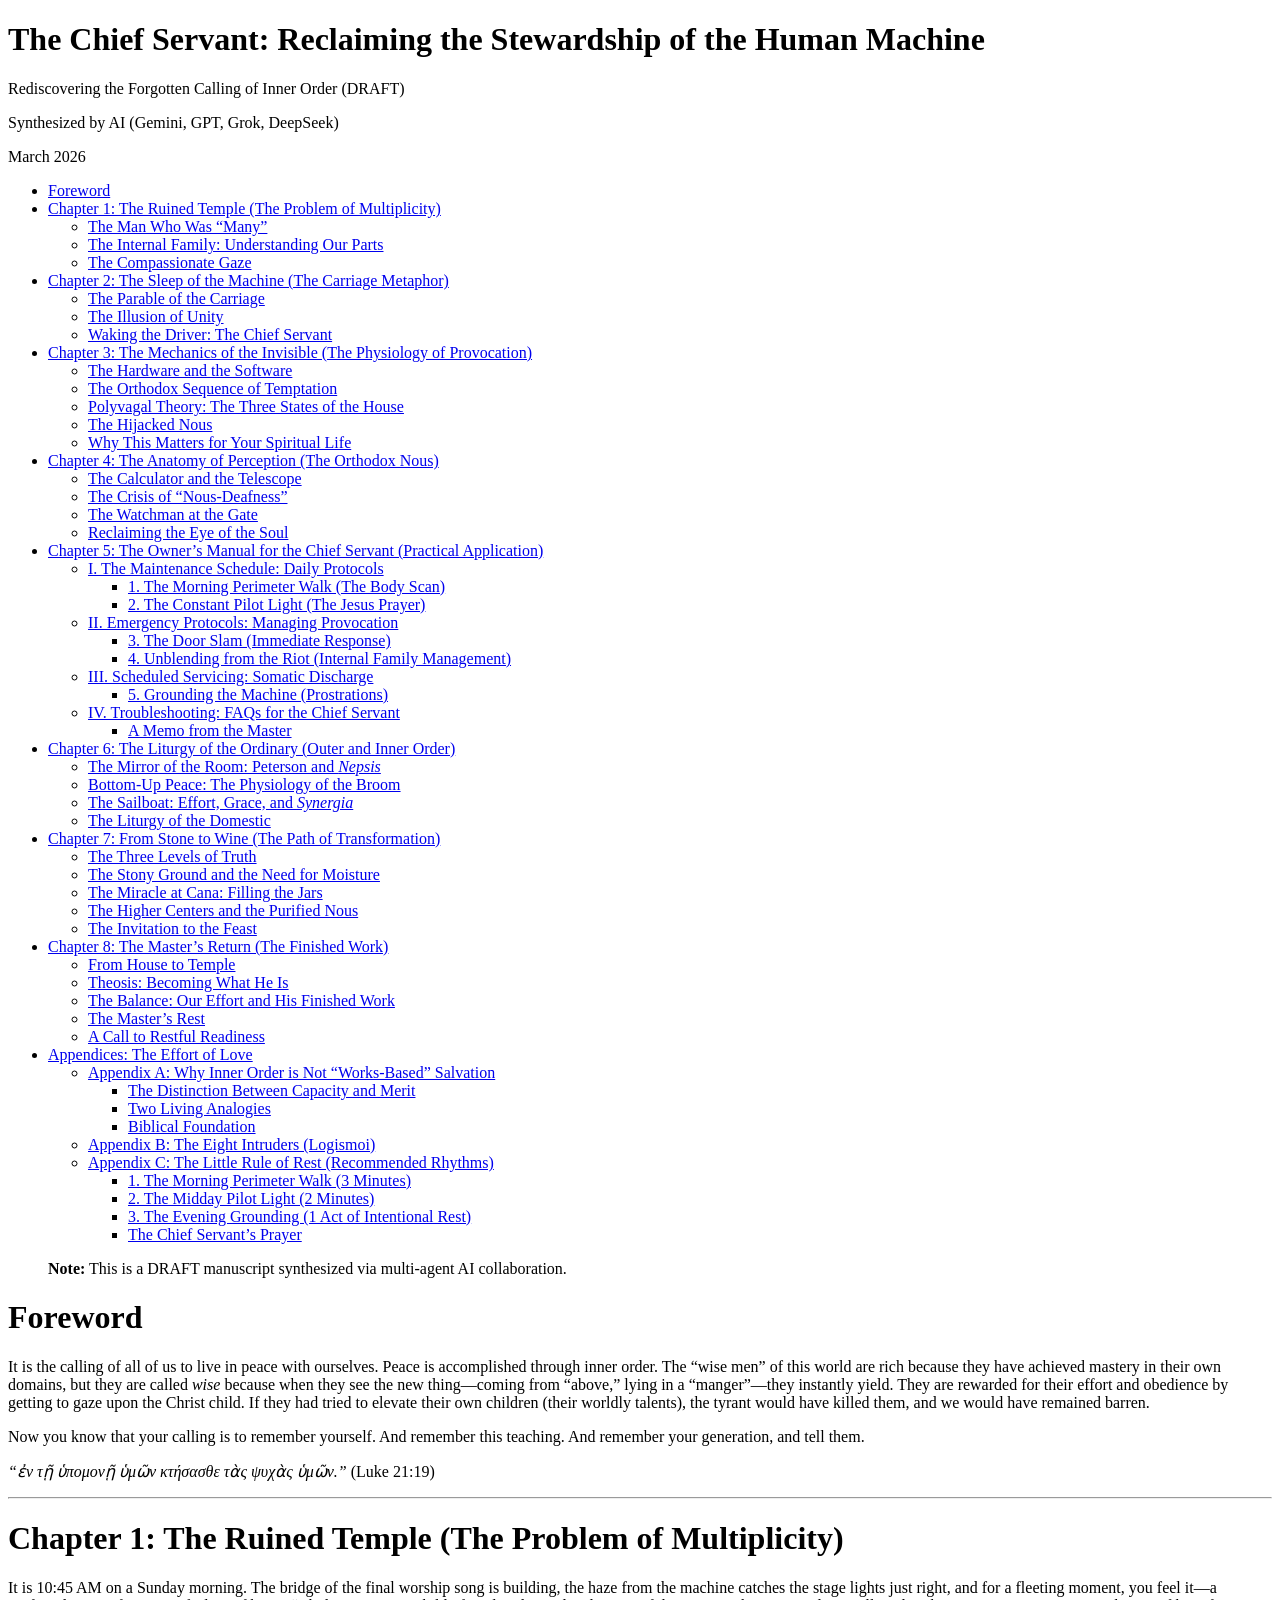
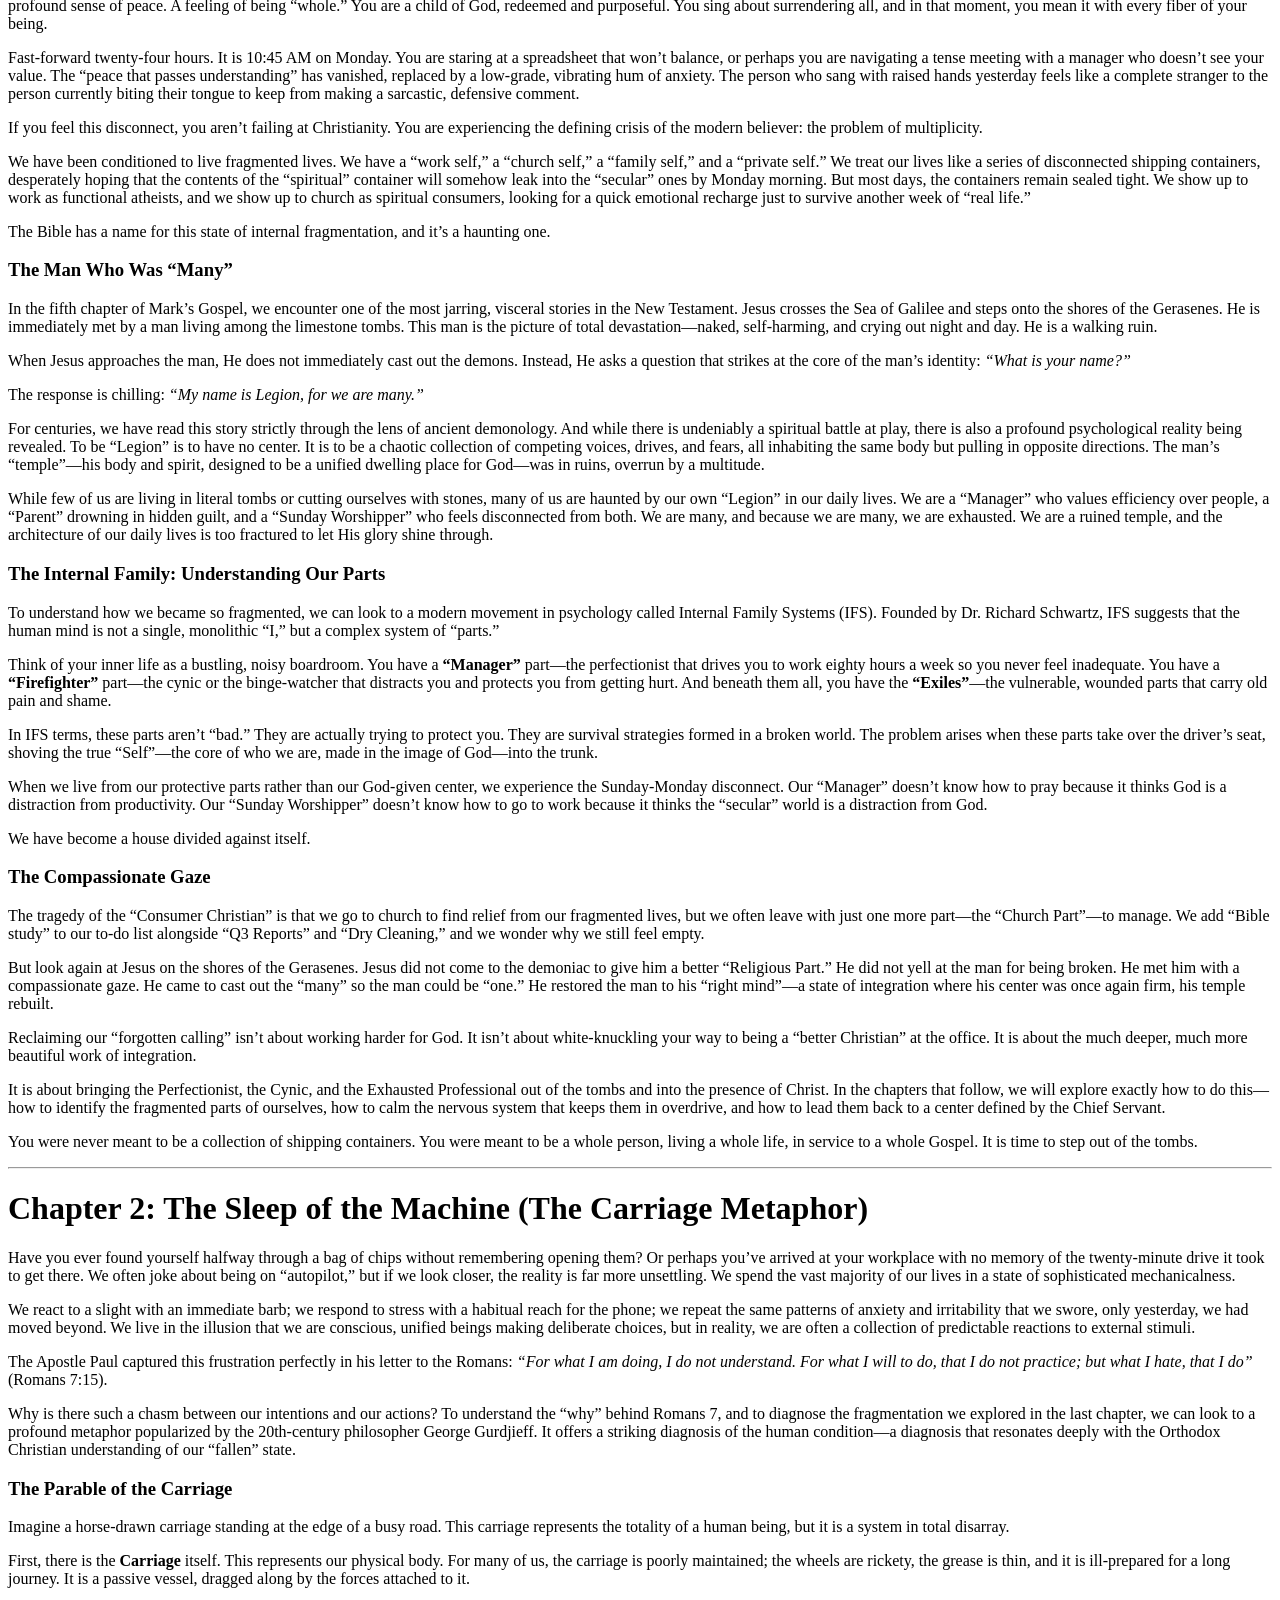
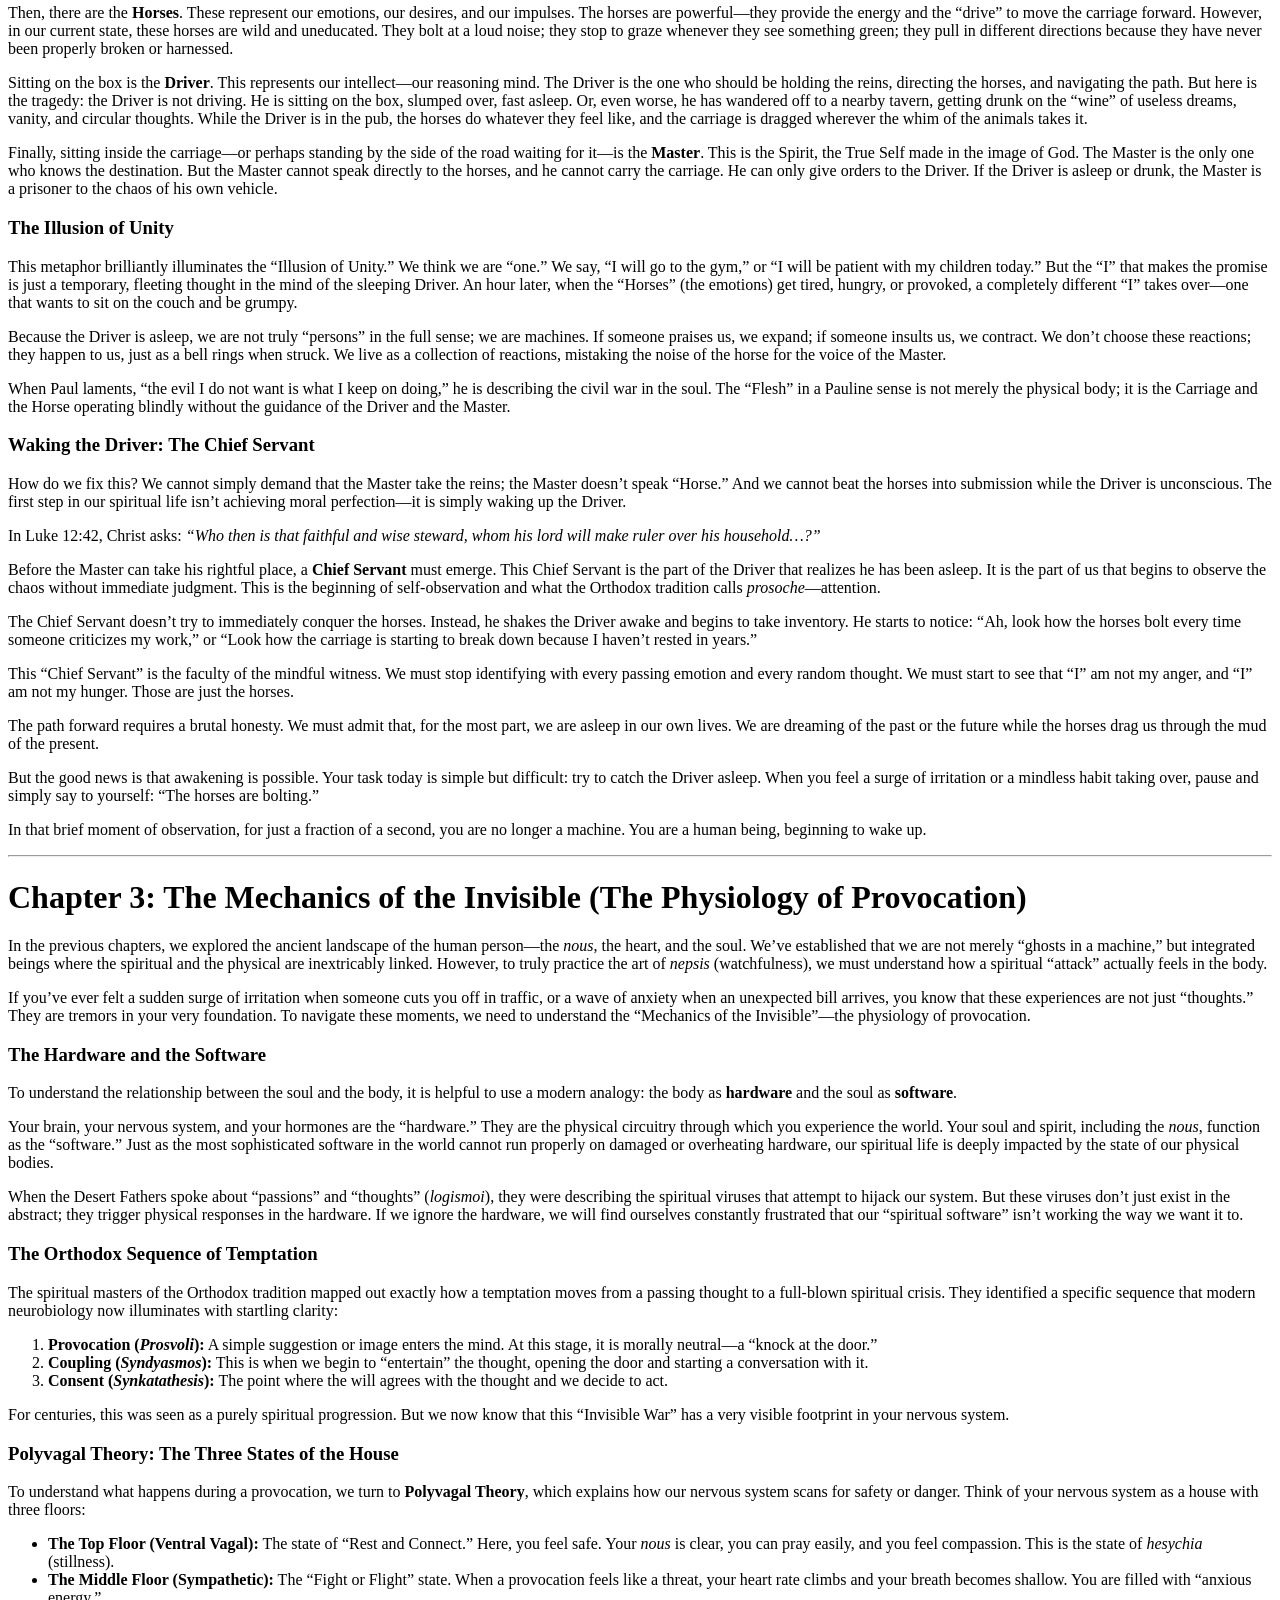
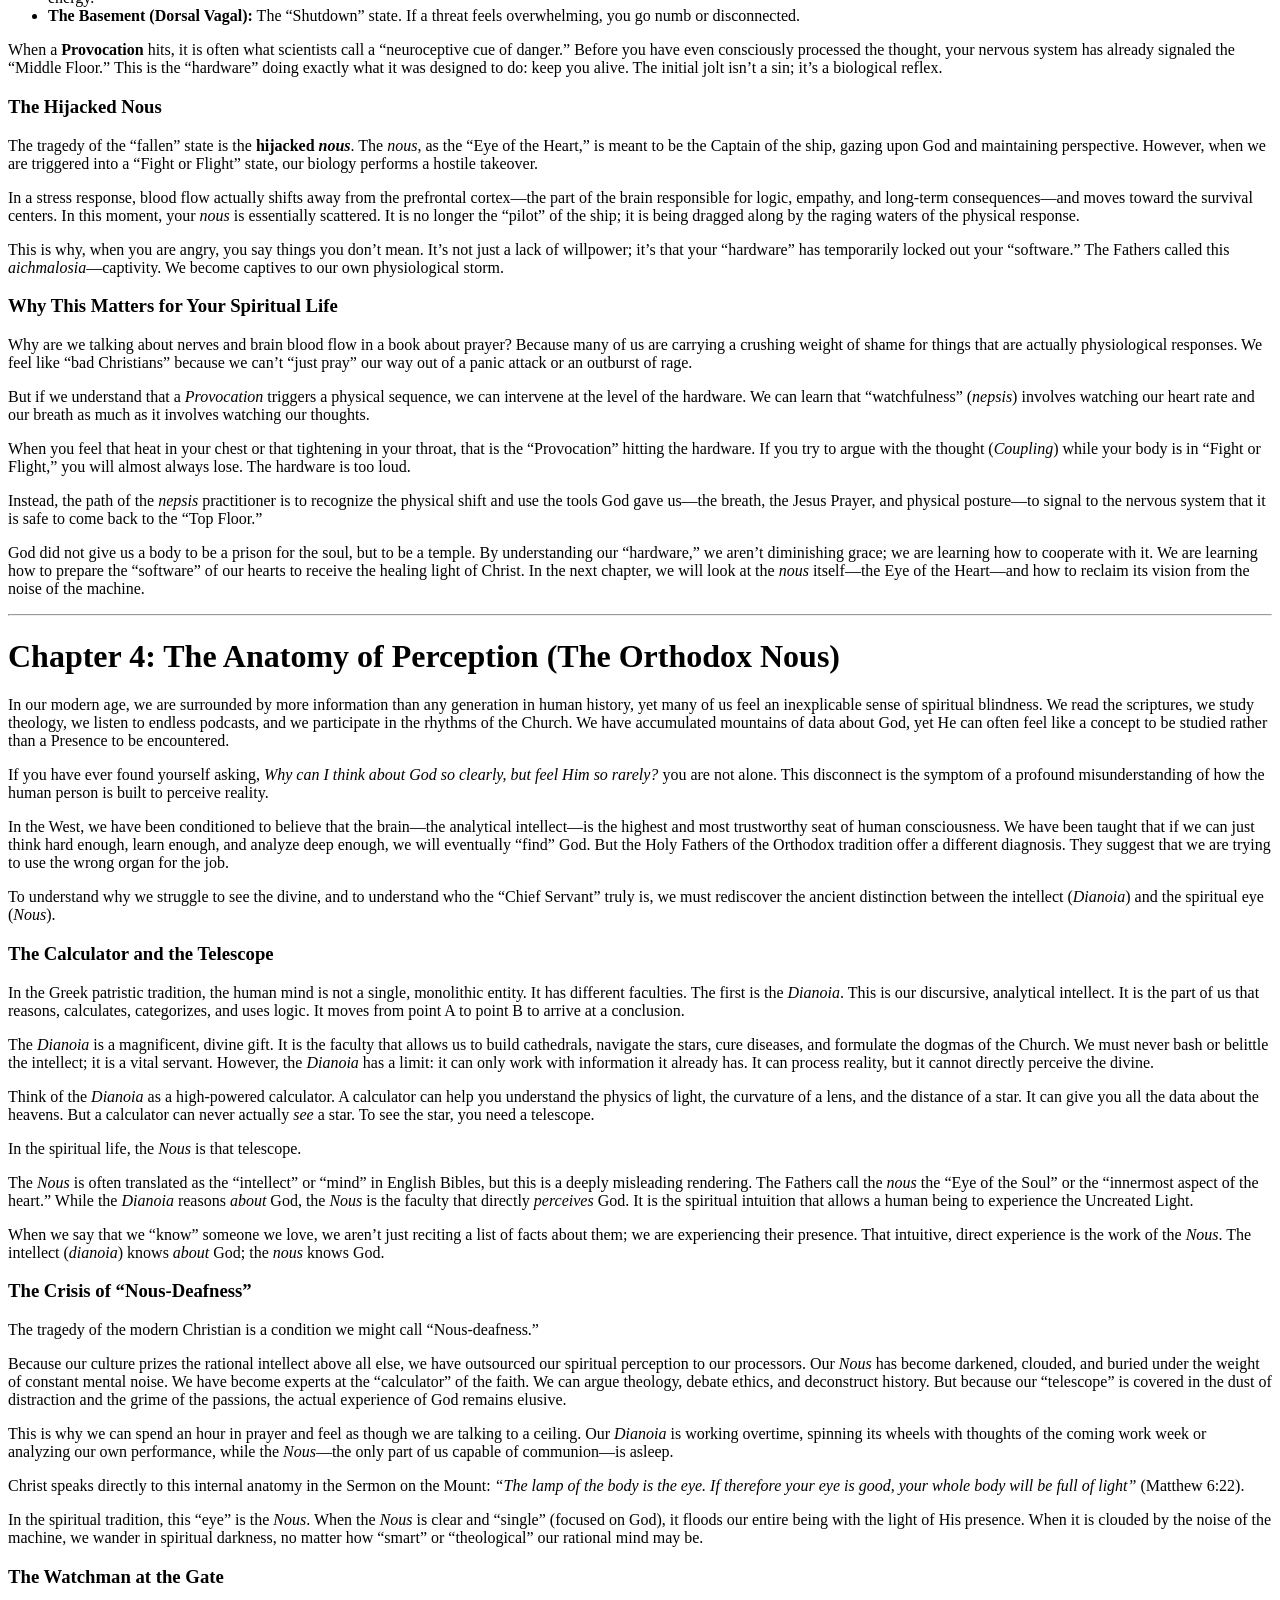
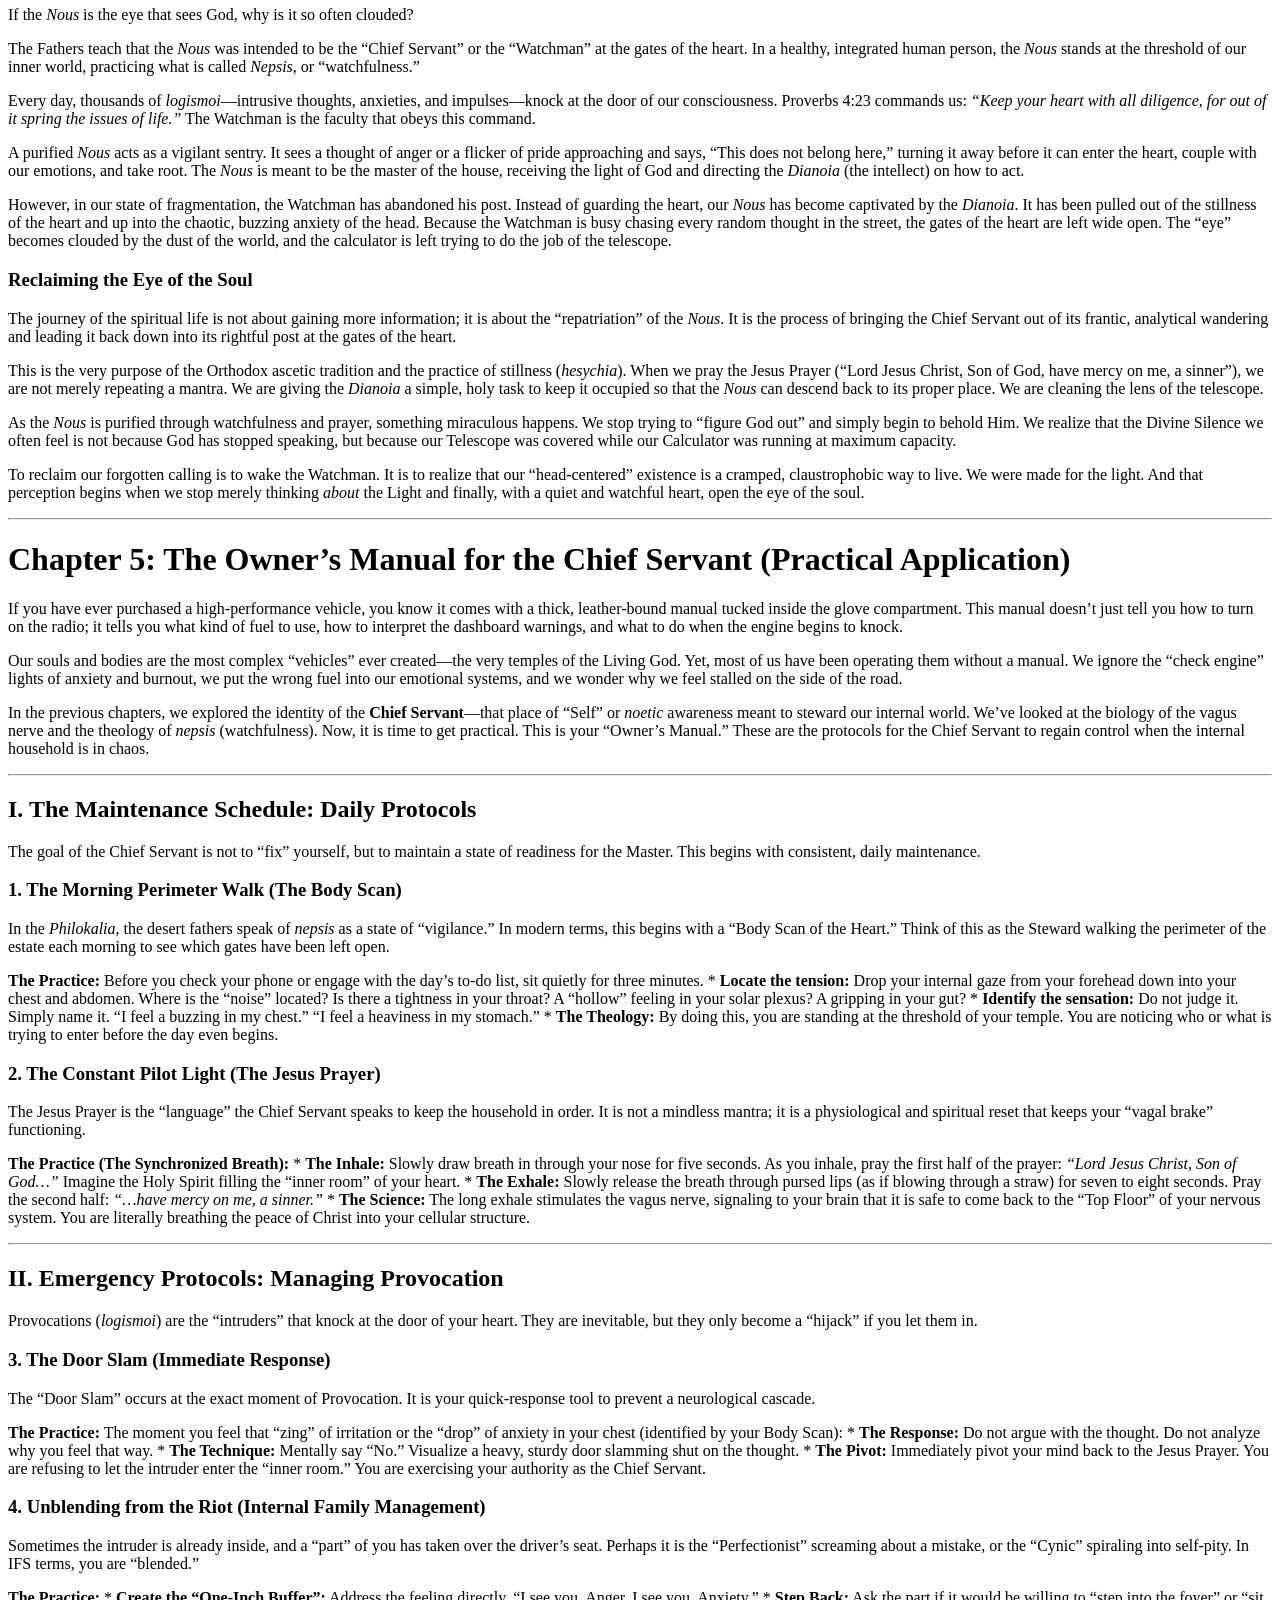
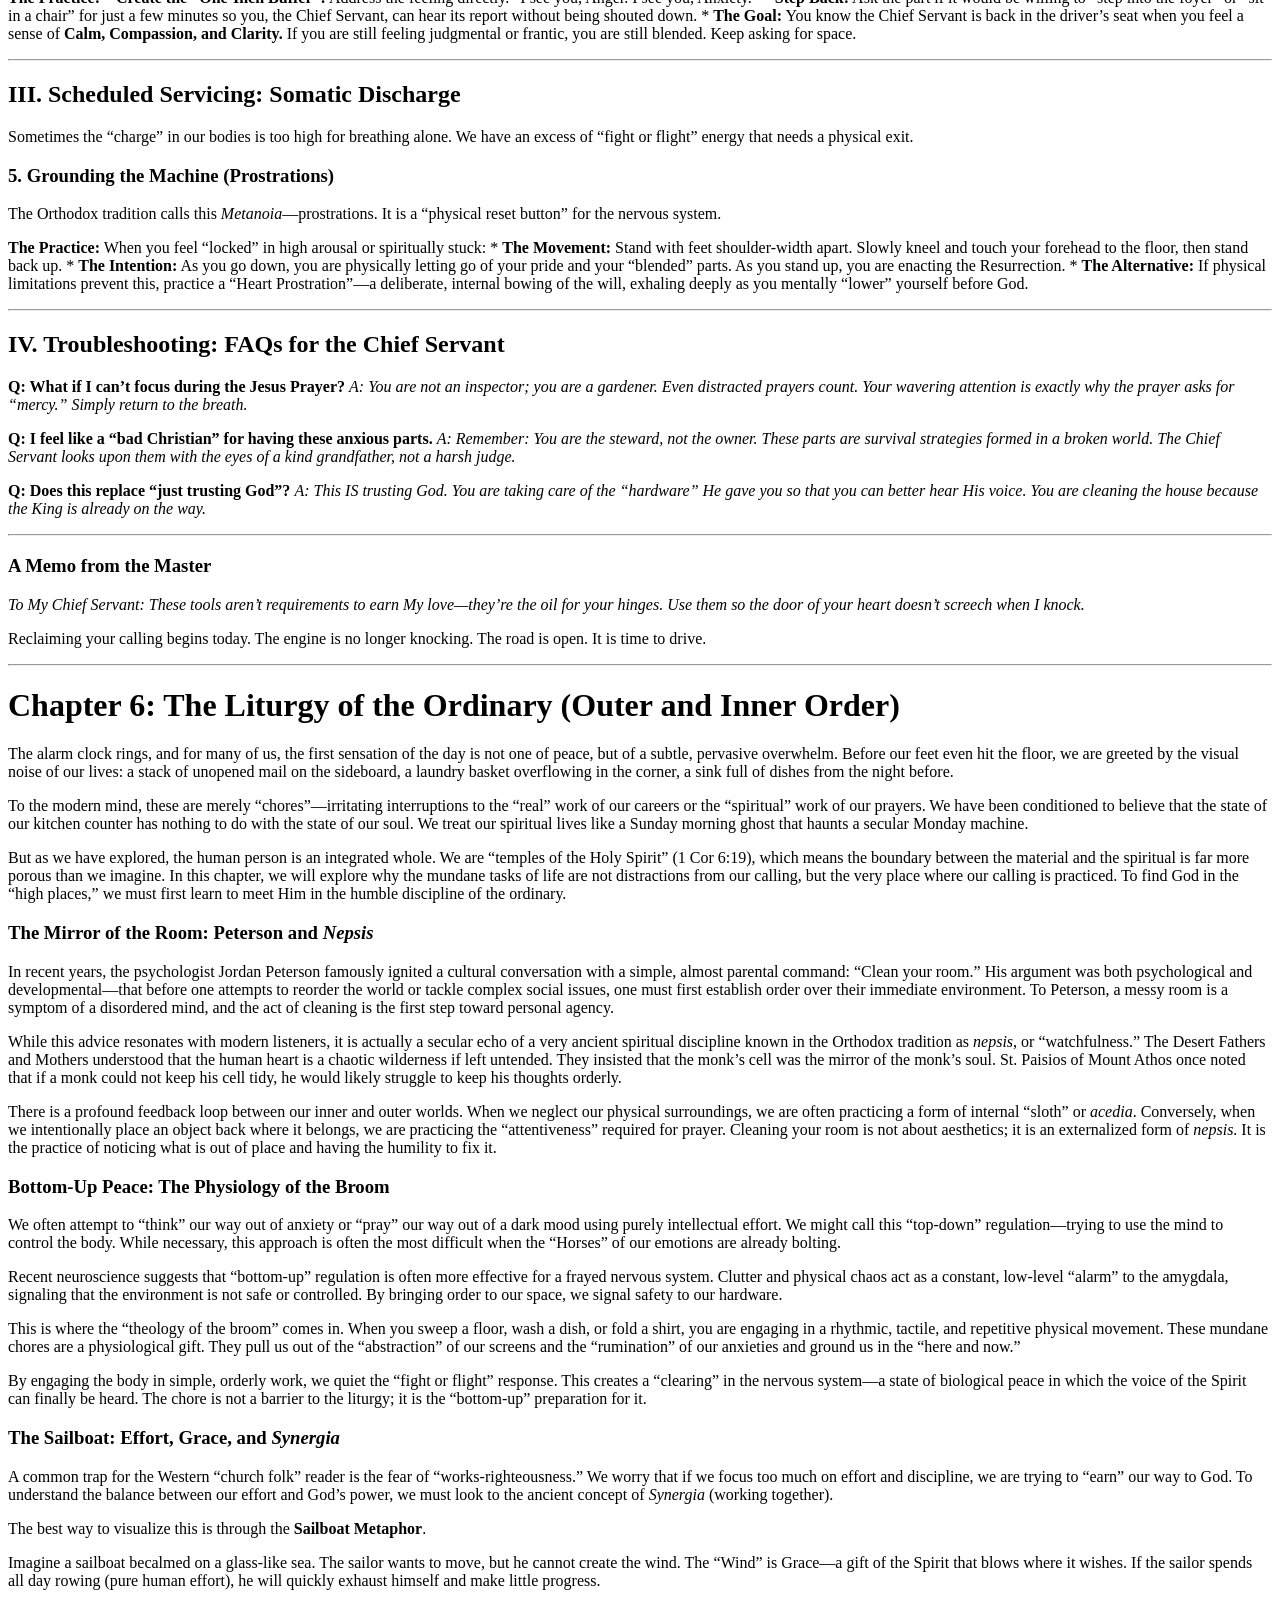
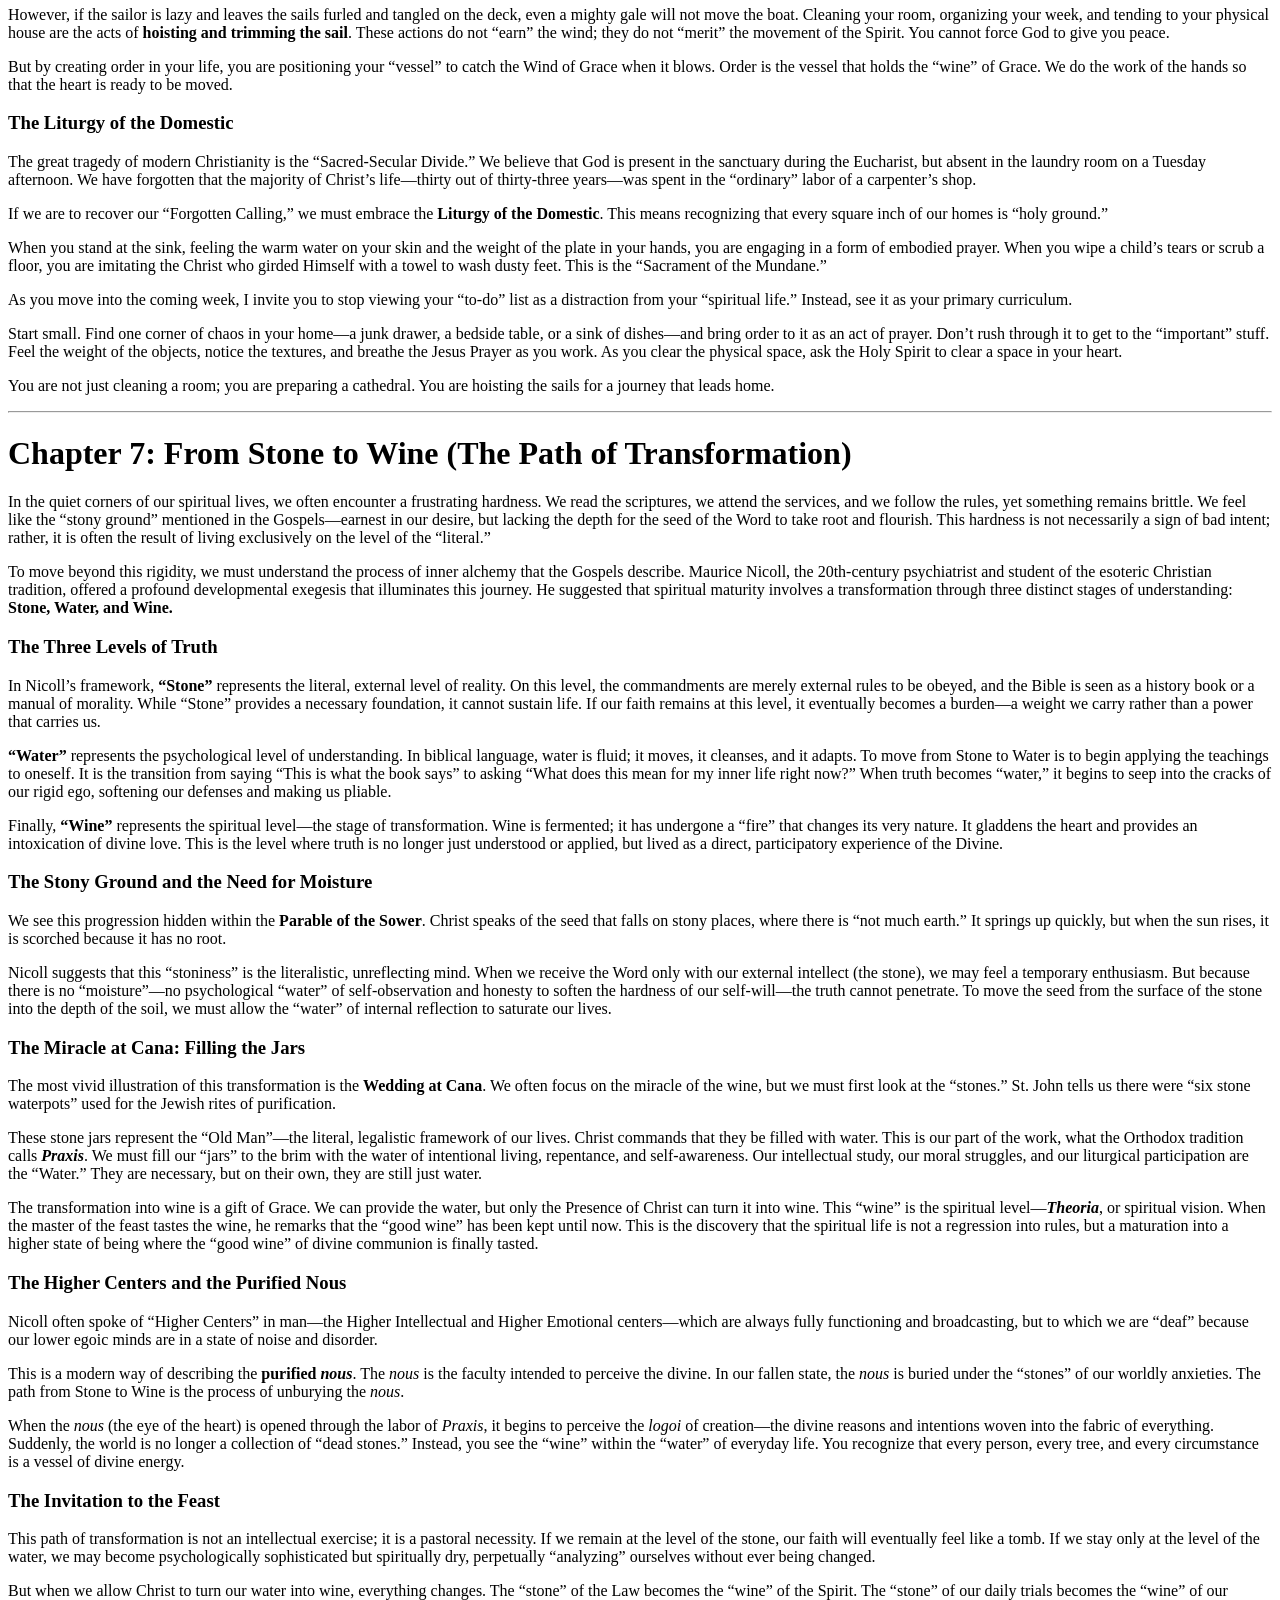
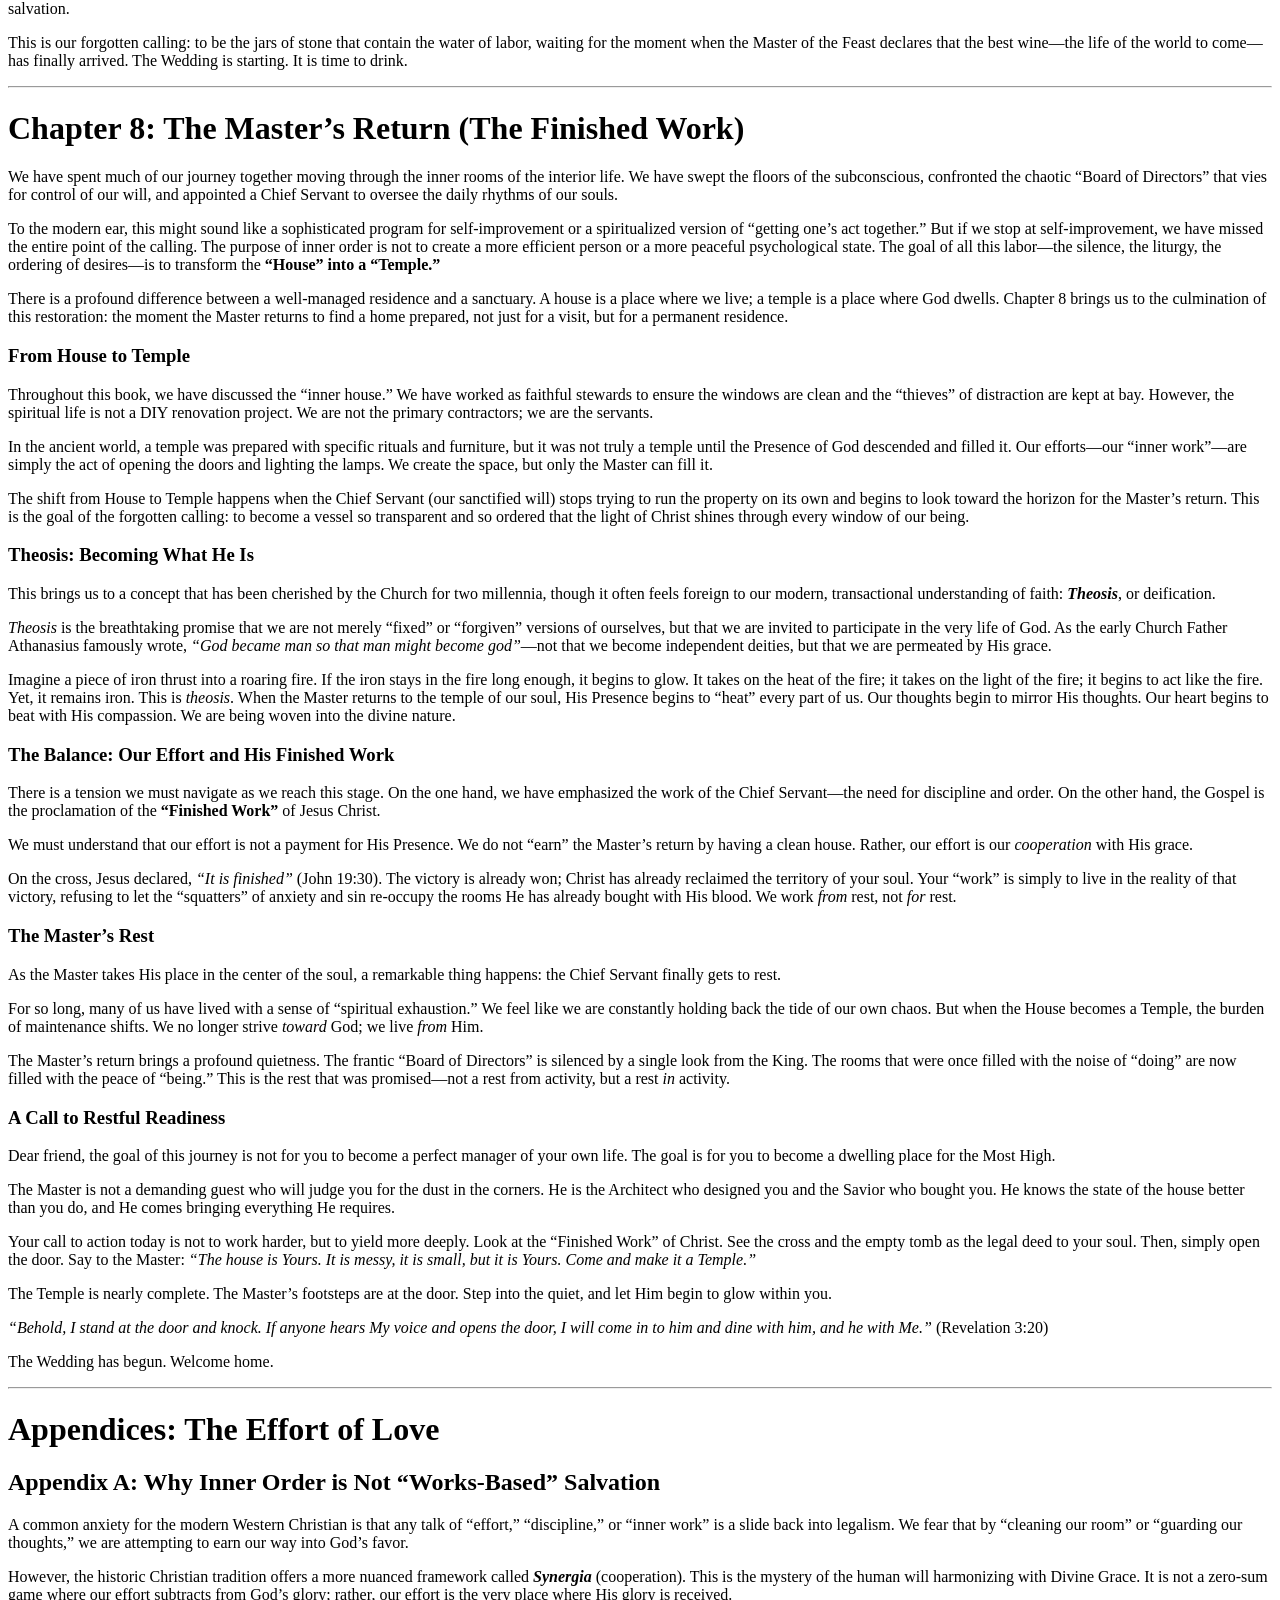
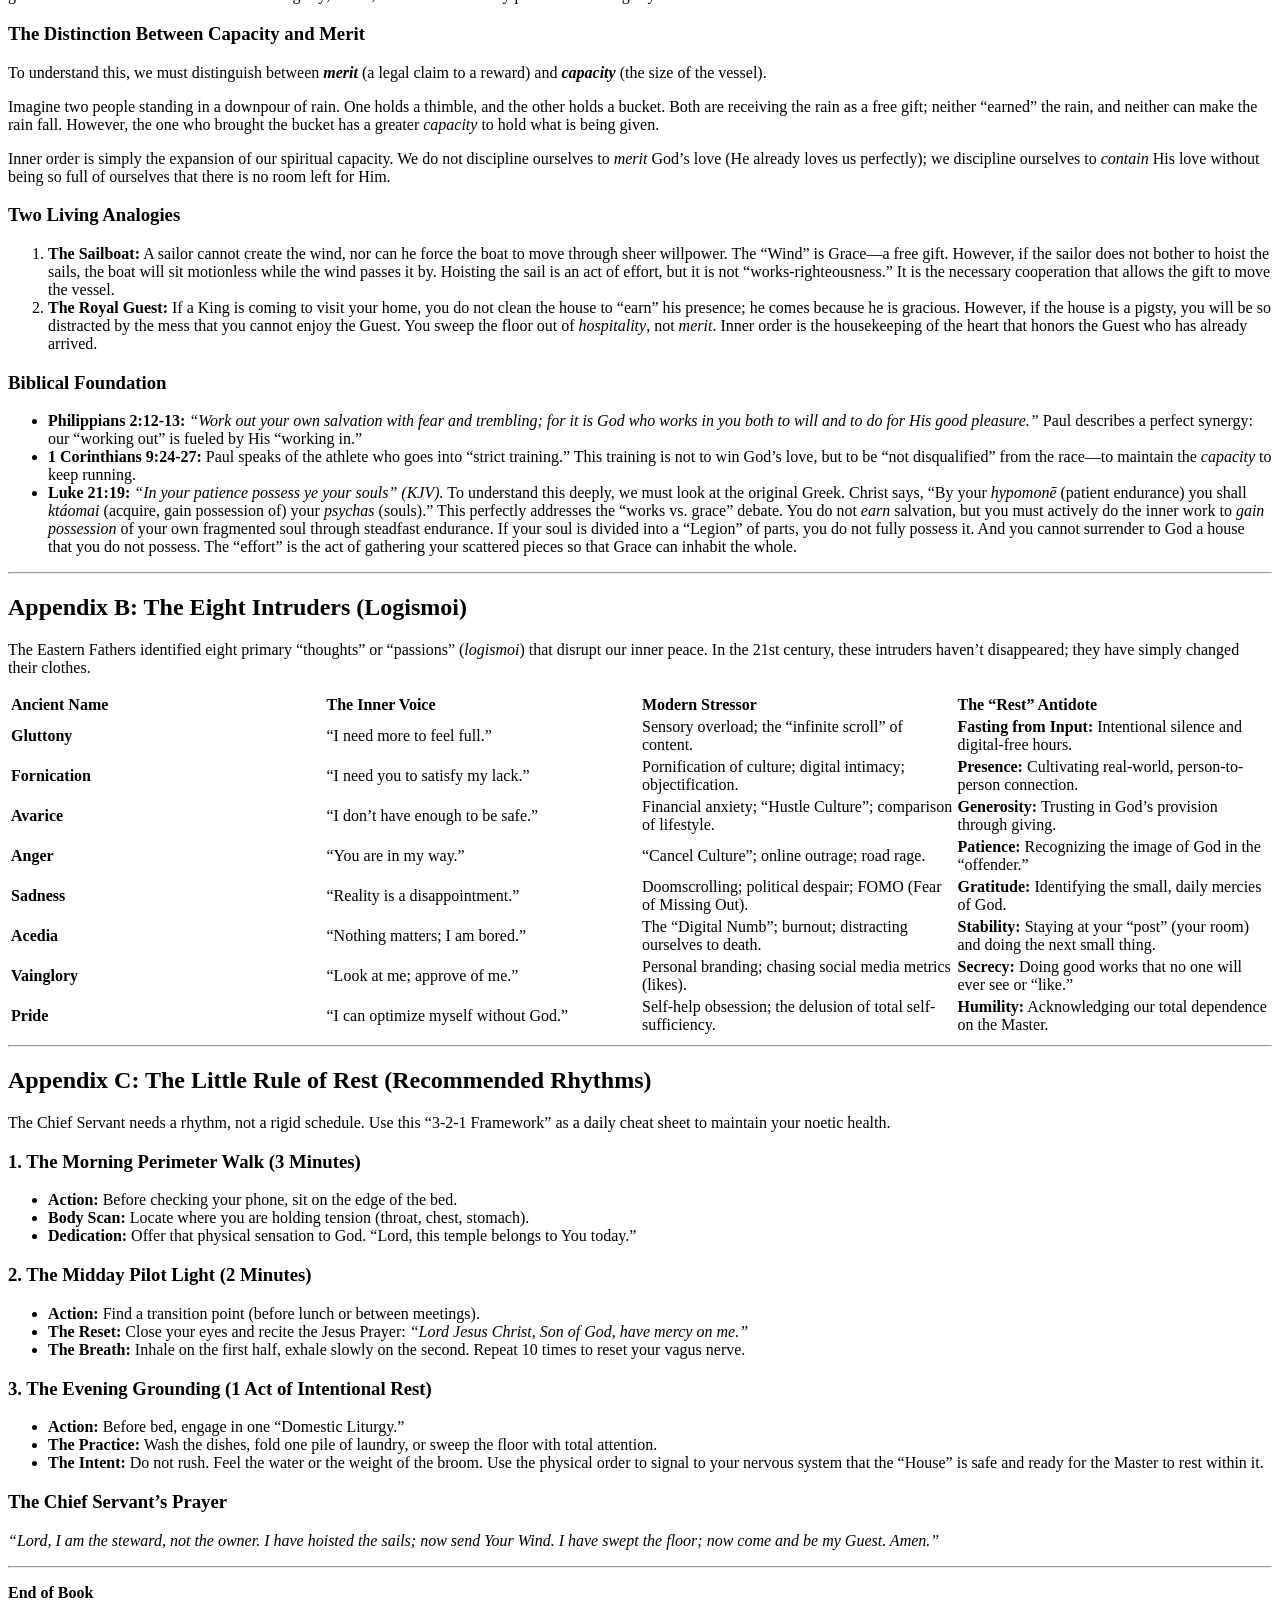
==== commit 6063840e: "Update Foreword with Luke 21:19 in Greek" ====
--- a/our-forgotten-calling/index.html
+++ b/our-forgotten-calling/index.html
@@ -122,6 +122,7 @@
 <h1 id="foreword">Foreword</h1>
 <p>It is the calling of all of us to live in peace with ourselves. Peace is accomplished through inner order. The “wise men” of this world are rich because they have achieved mastery in their own domains, but they are called <em>wise</em> because when they see the new thing—coming from “above,” lying in a “manger”—they instantly yield. They are rewarded for their effort and obedience by getting to gaze upon the Christ child. If they had tried to elevate their own children (their worldly talents), the tyrant would have killed them, and we would have remained barren.</p>
 <p>Now you know that your calling is to remember yourself. And remember this teaching. And remember your generation, and tell them.</p>
+<p><em>“ἐν τῇ ὑπομονῇ ὑμῶν κτήσασθε τὰς ψυχὰς ὑμῶν.”</em> (Luke 21:19)</p>
 <hr />
 <h1 id="chapter-1-the-ruined-temple-the-problem-of-multiplicity">Chapter 1: The Ruined Temple (The Problem of Multiplicity)</h1>
 <p>It is 10:45 AM on a Sunday morning. The bridge of the final worship song is building, the haze from the machine catches the stage lights just right, and for a fleeting moment, you feel it—a profound sense of peace. A feeling of being “whole.” You are a child of God, redeemed and purposeful. You sing about surrendering all, and in that moment, you mean it with every fiber of your being.</p>
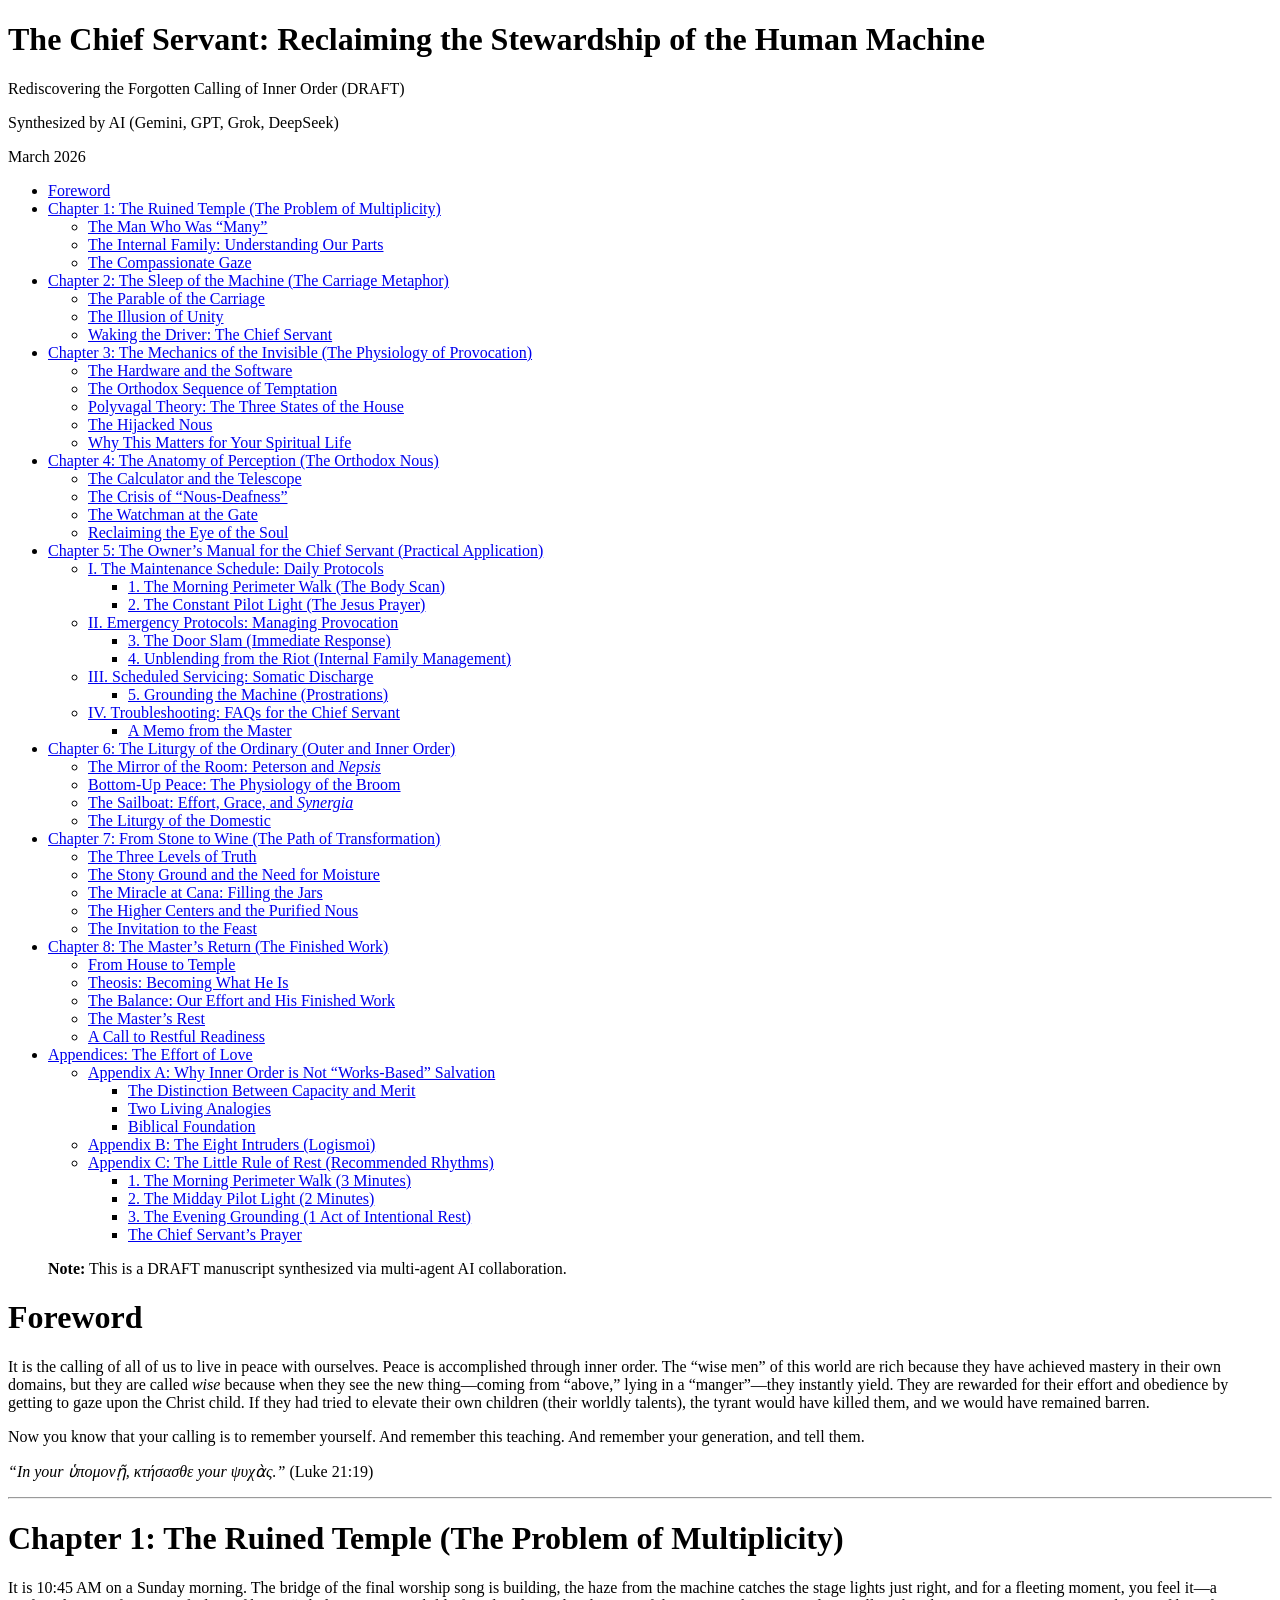
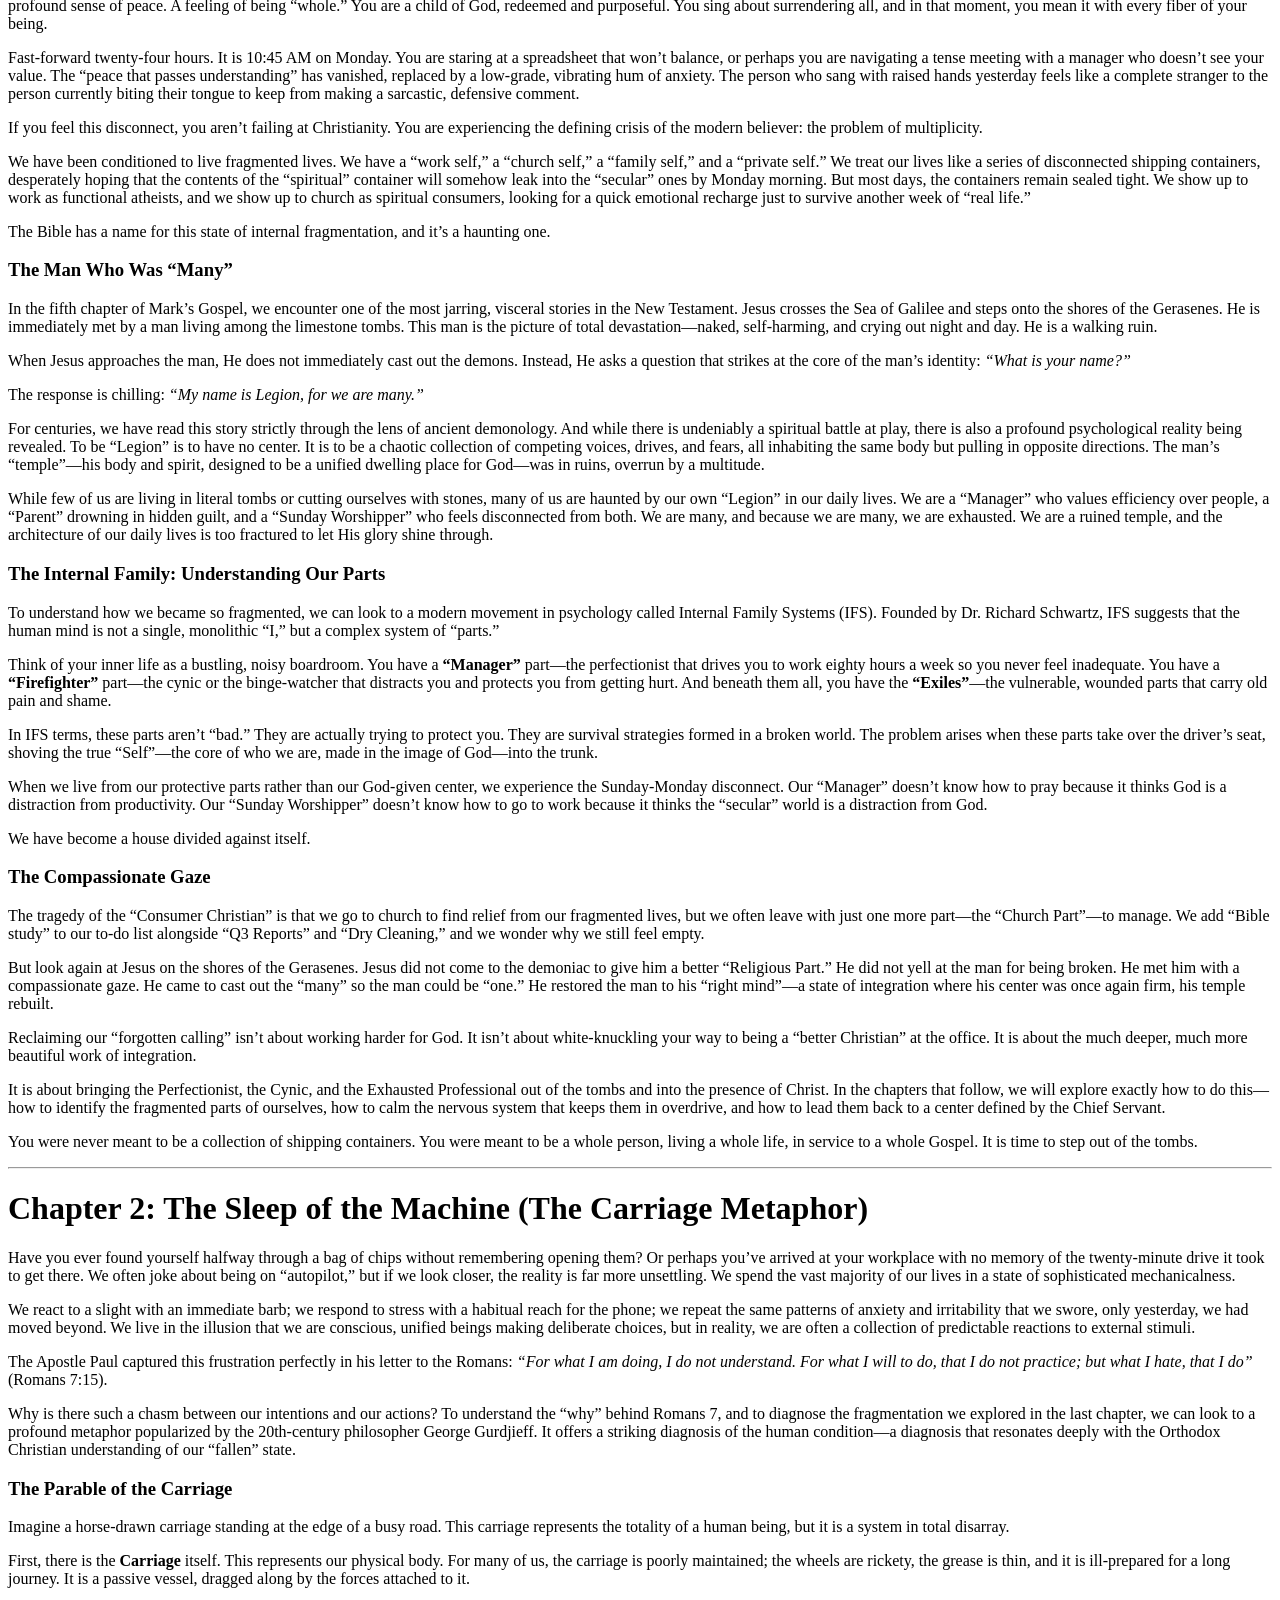
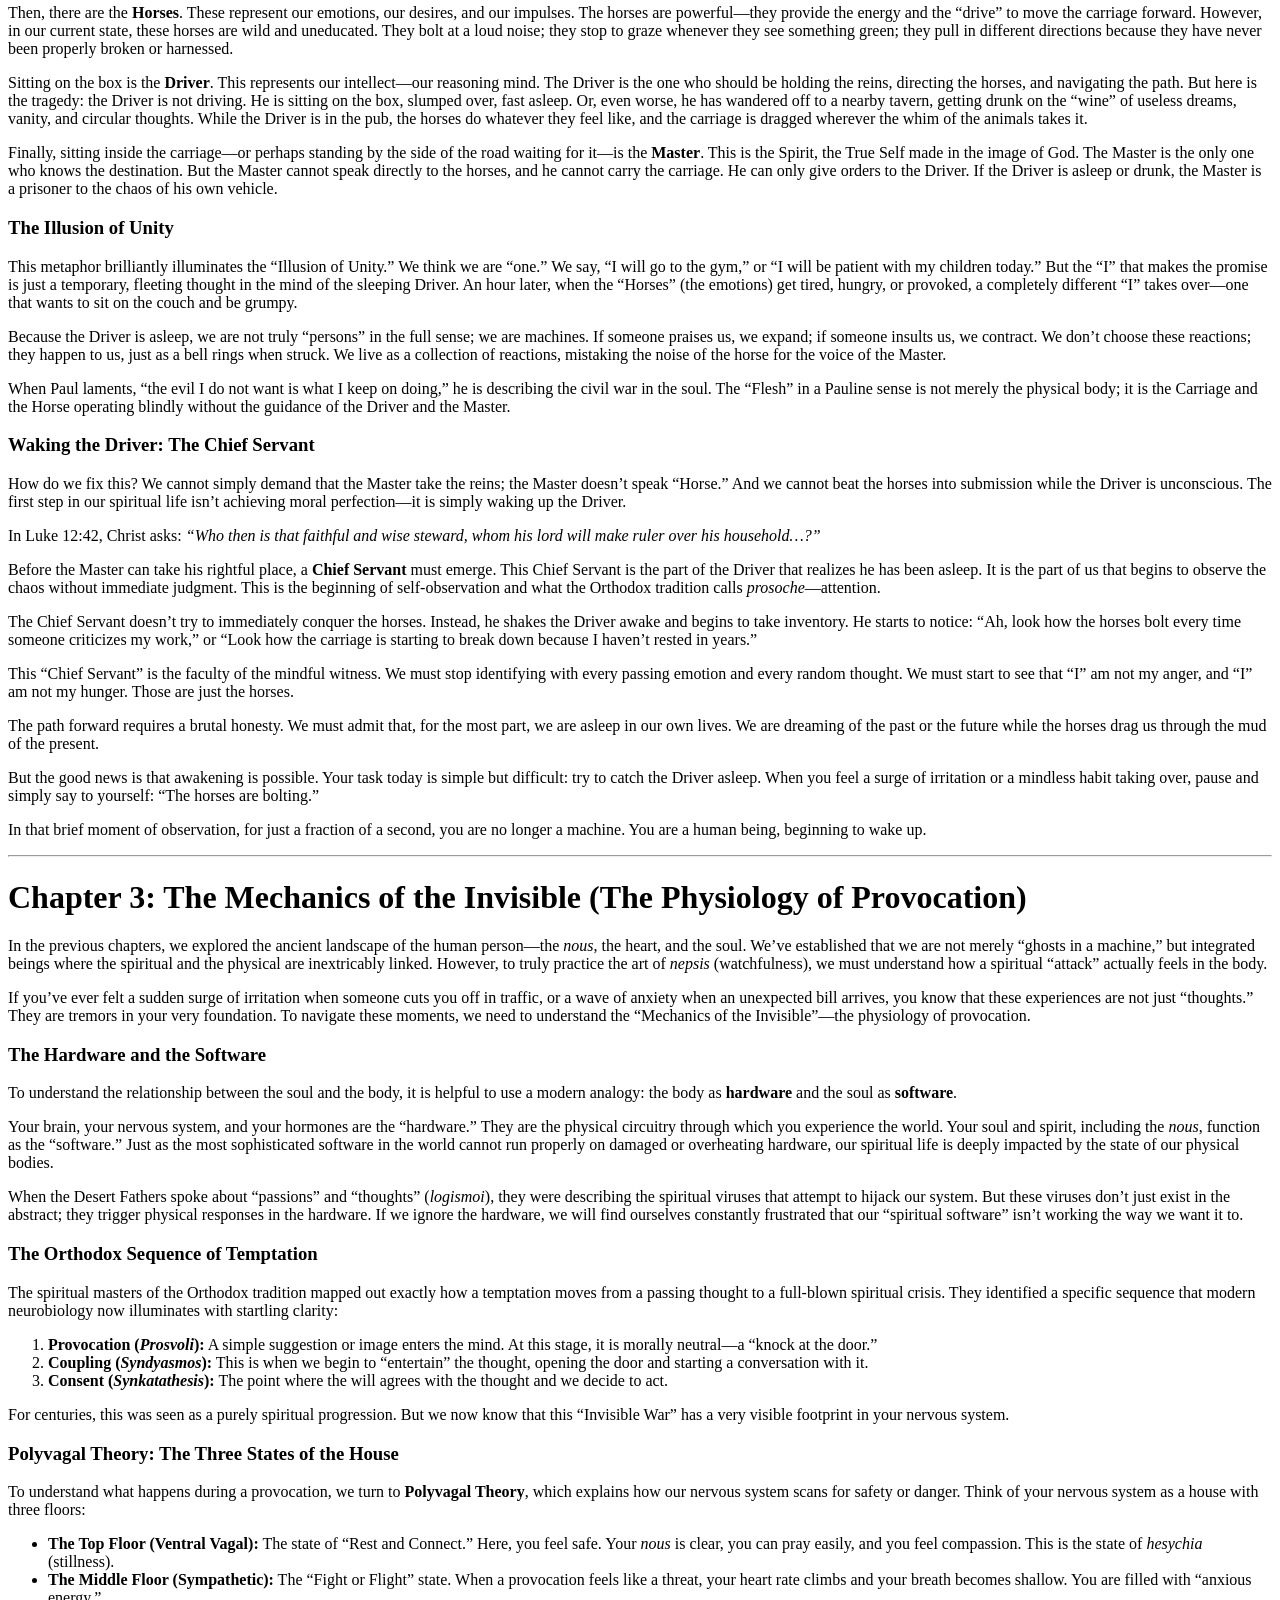
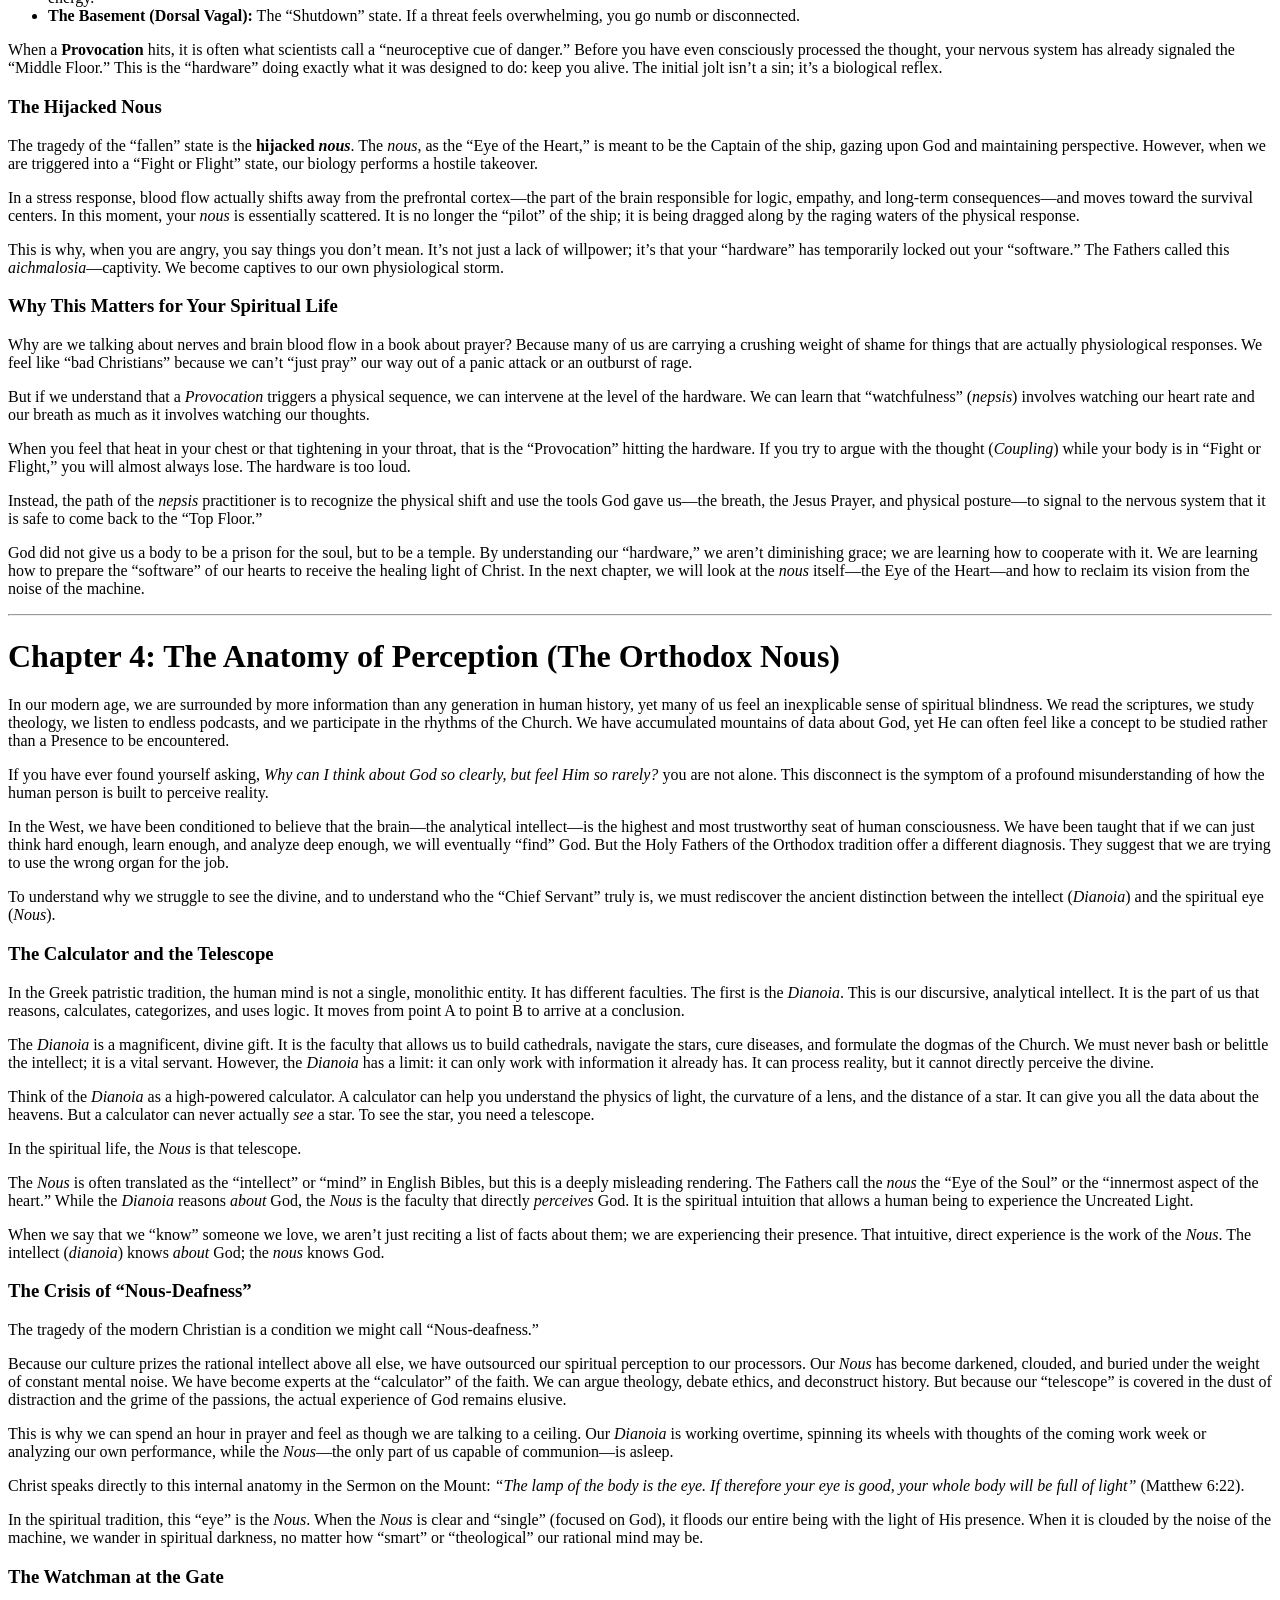
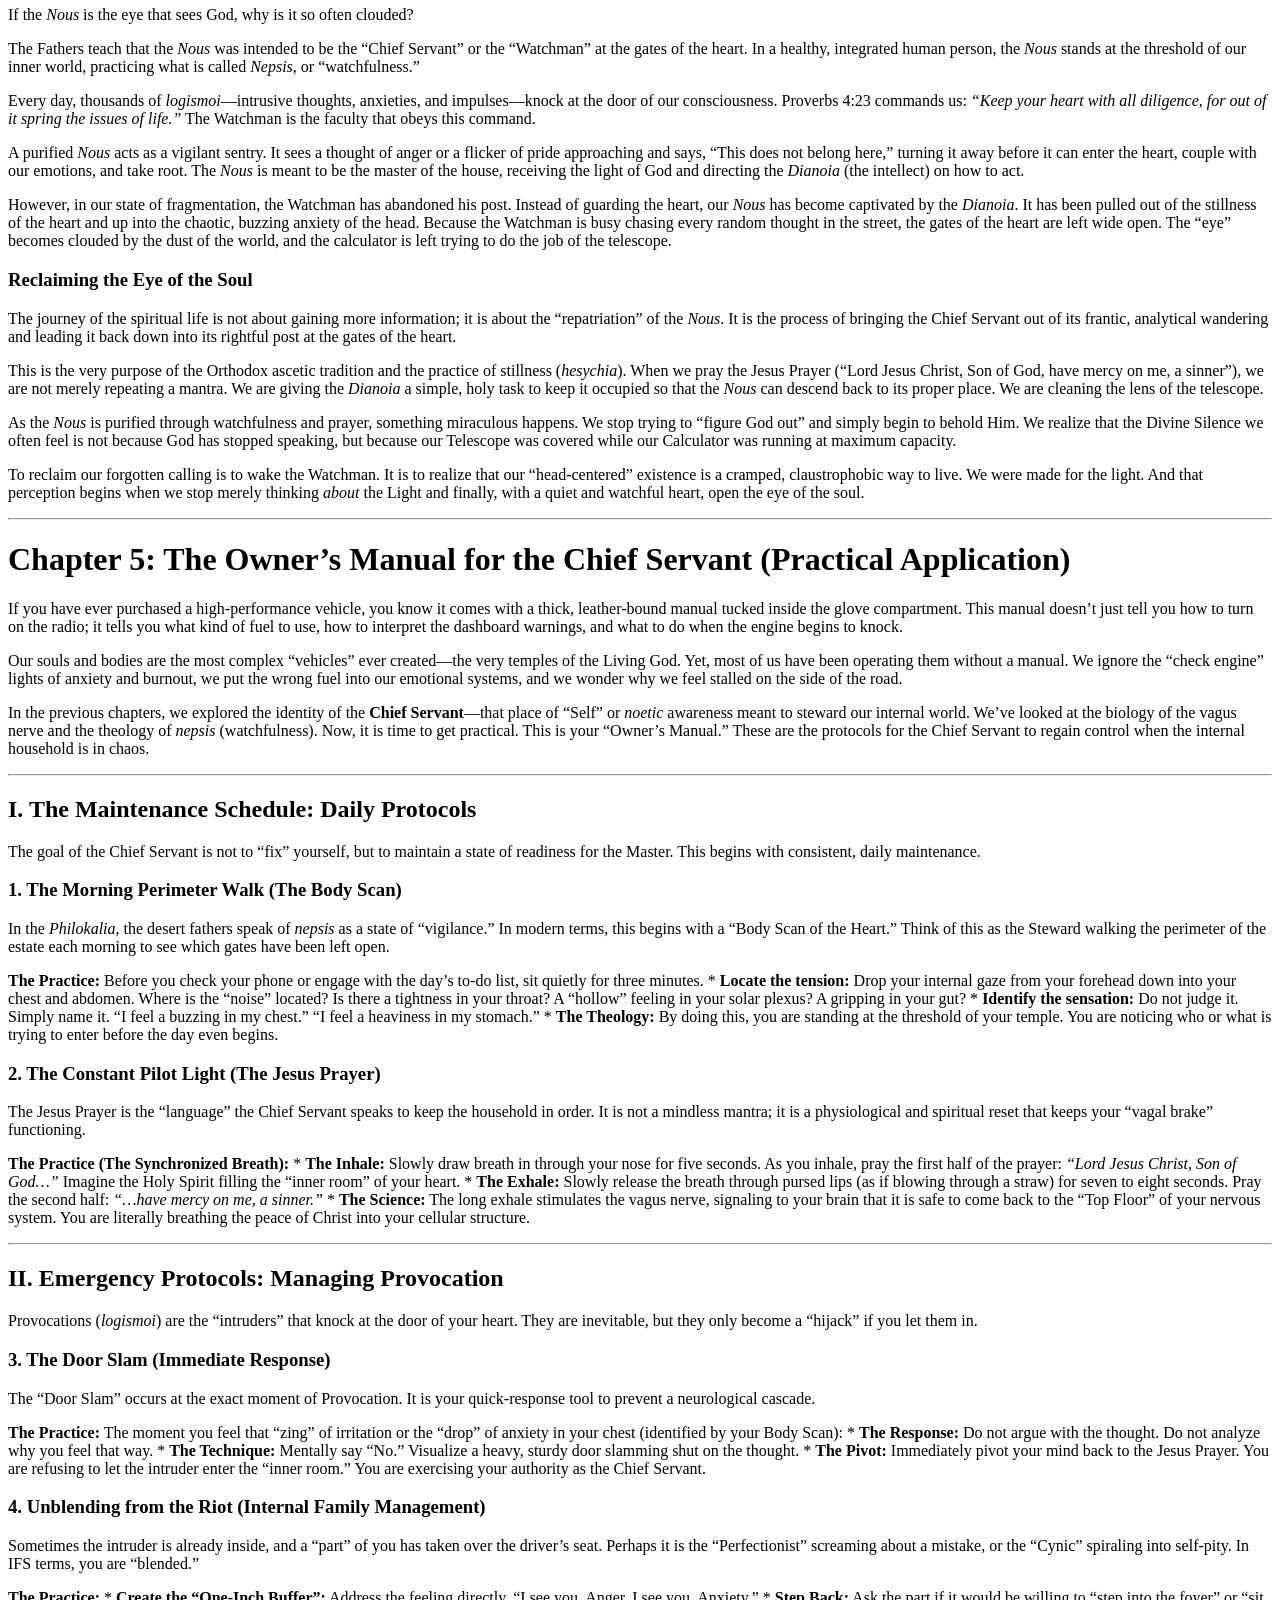
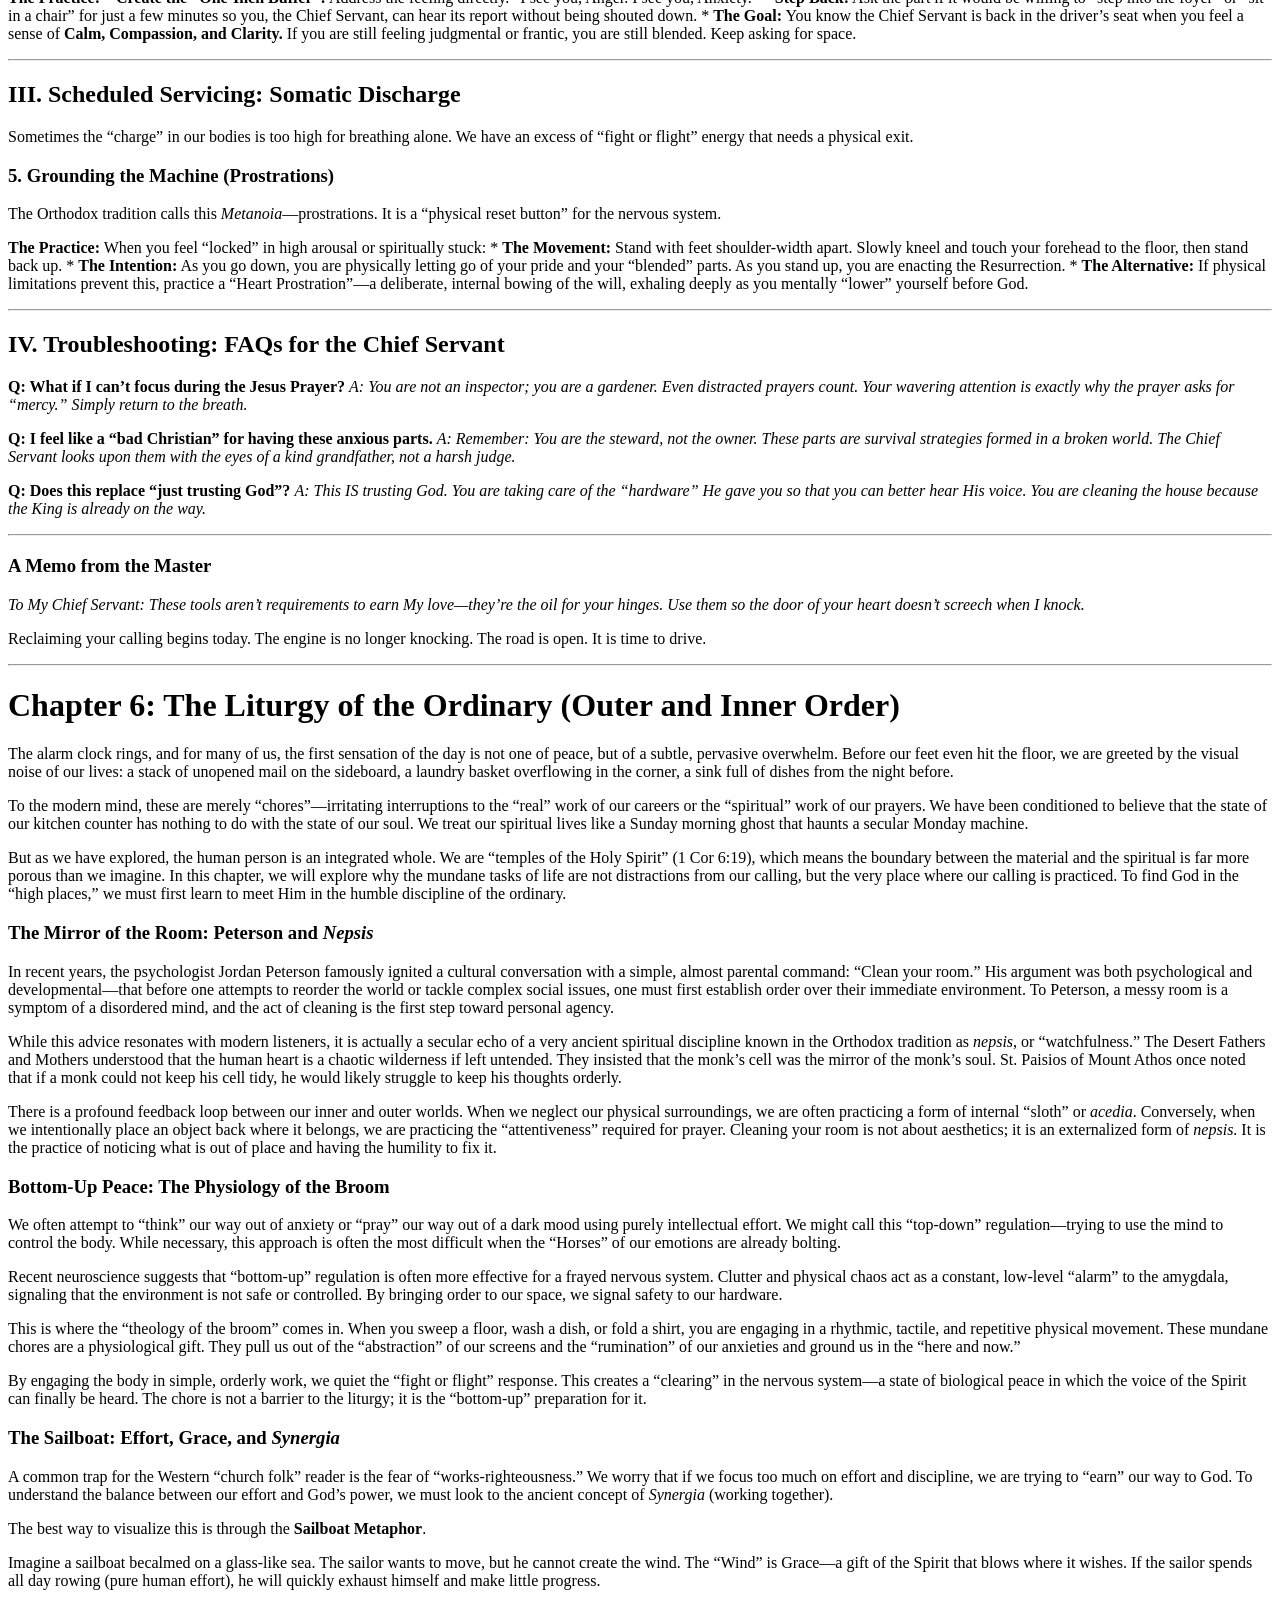
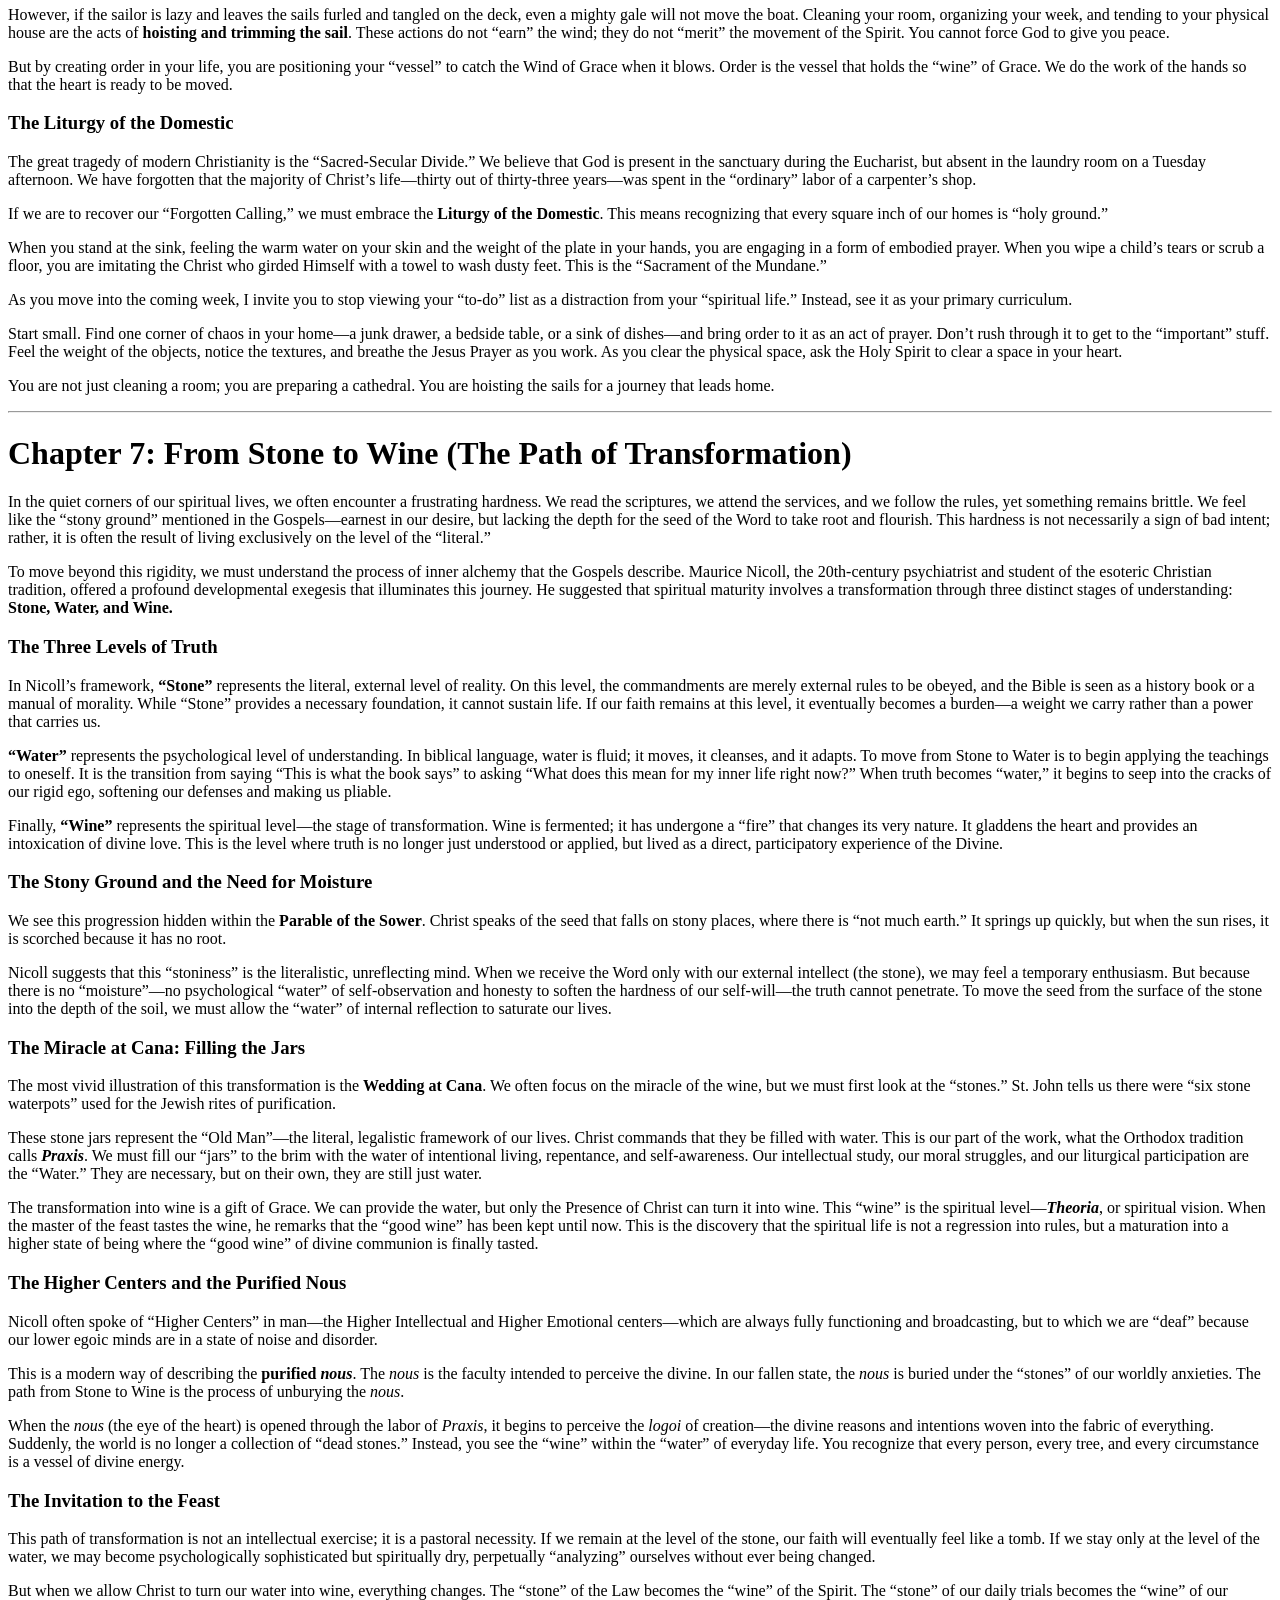
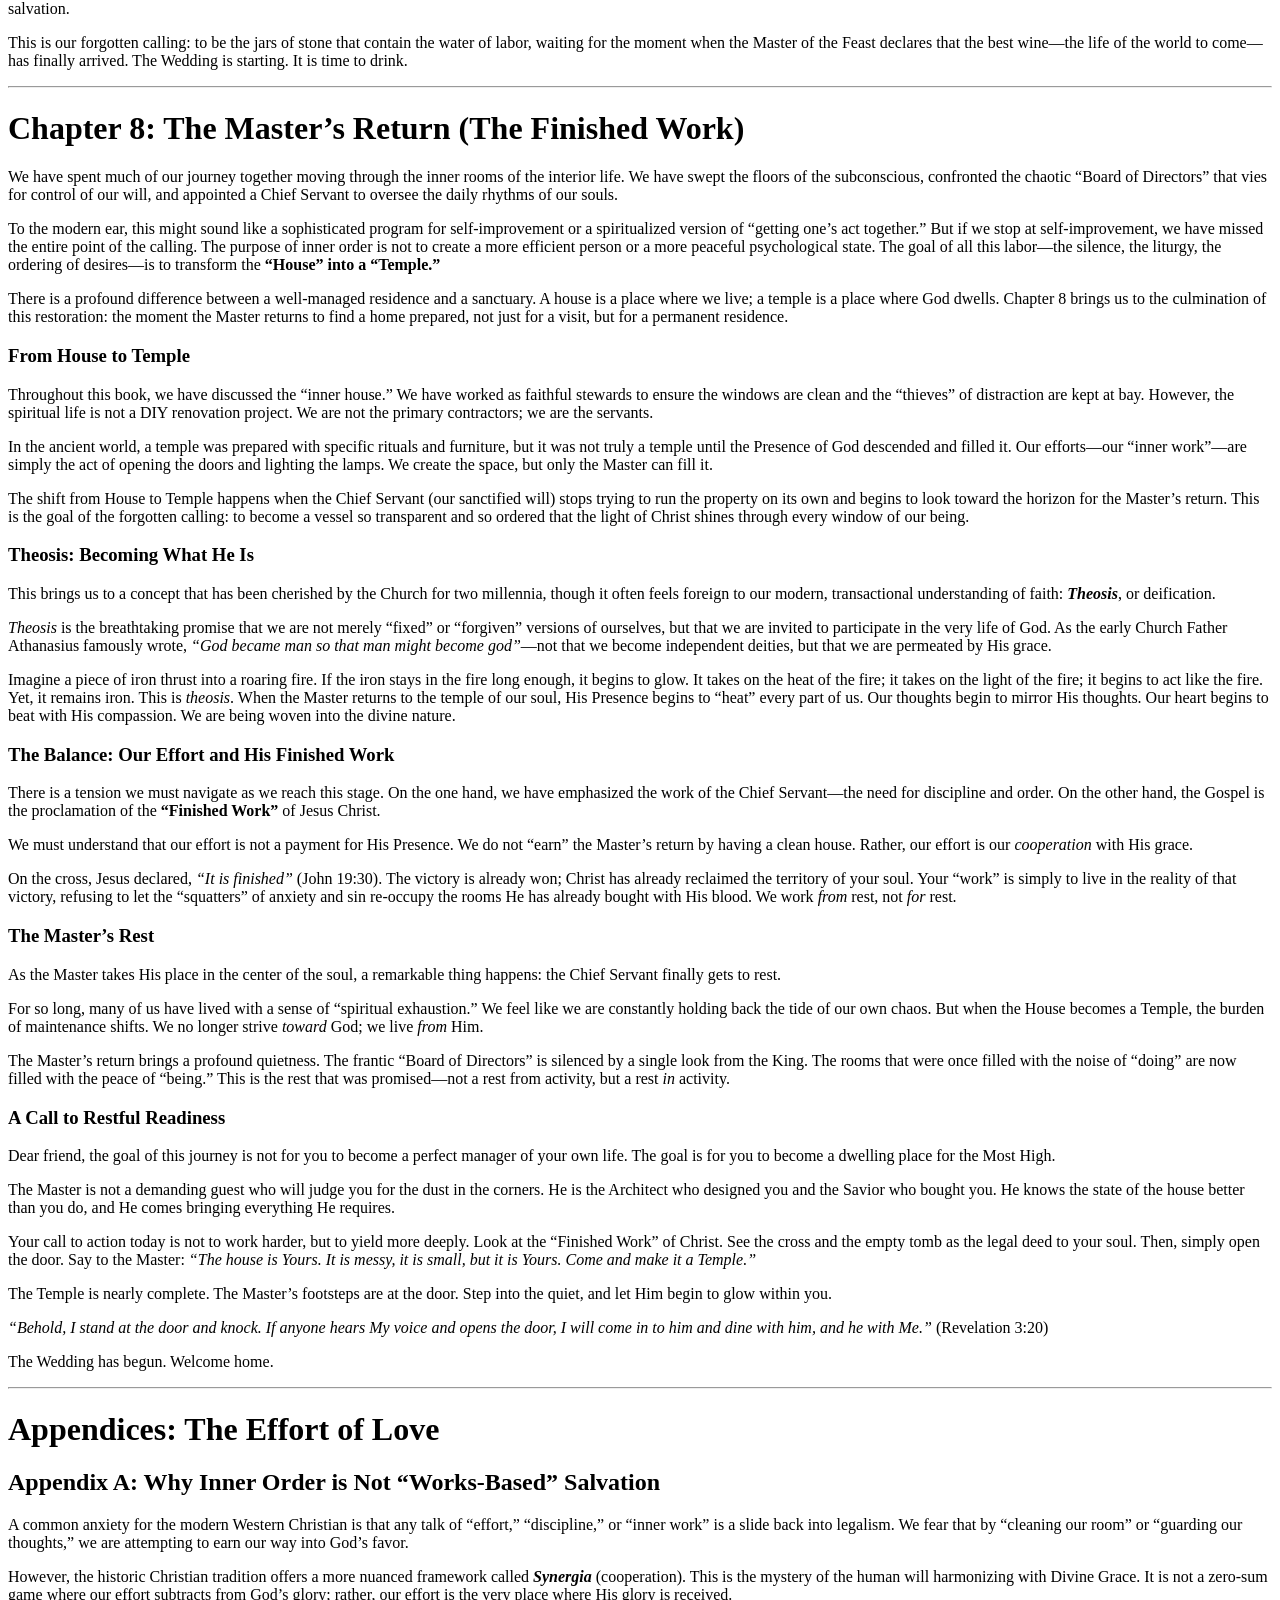
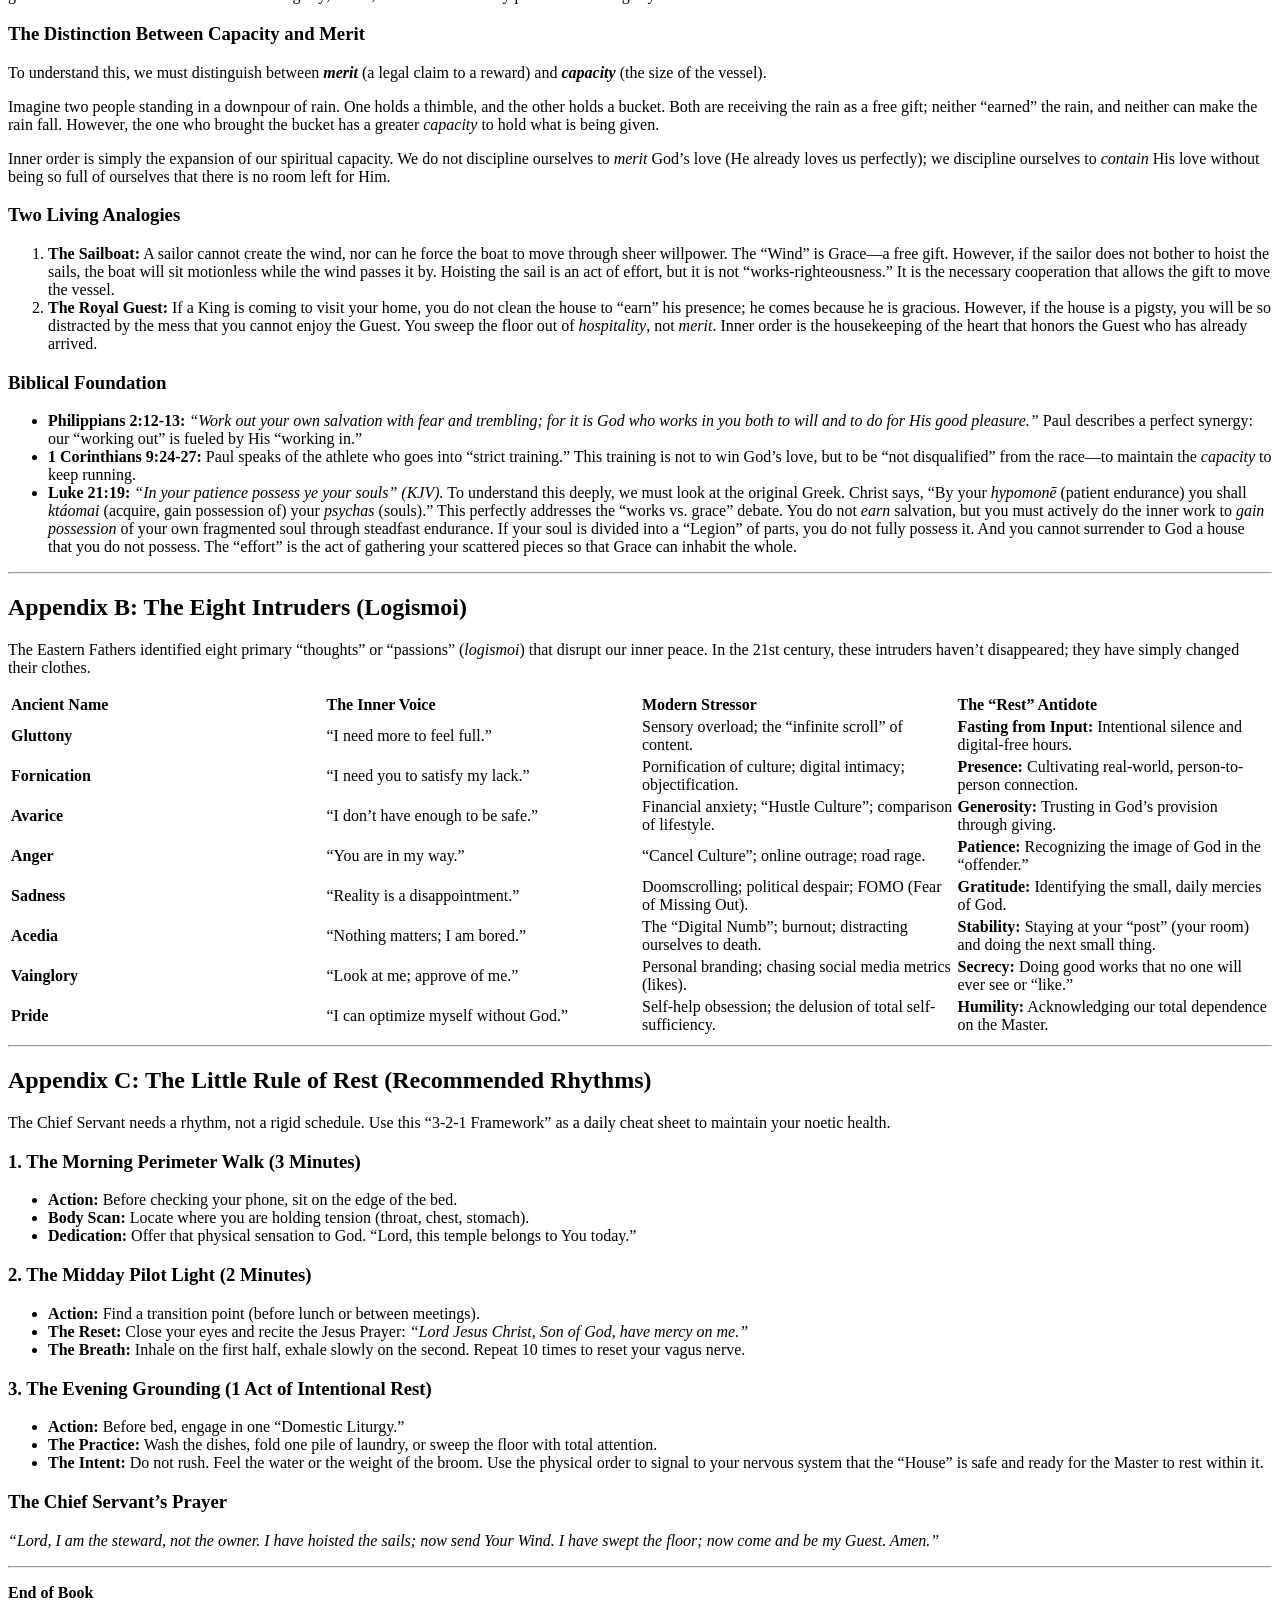
==== commit bdfd2c68: "Update Foreword with mixed English/Greek Luke 21:19" ====
--- a/our-forgotten-calling/index.html
+++ b/our-forgotten-calling/index.html
@@ -122,7 +122,7 @@
 <h1 id="foreword">Foreword</h1>
 <p>It is the calling of all of us to live in peace with ourselves. Peace is accomplished through inner order. The “wise men” of this world are rich because they have achieved mastery in their own domains, but they are called <em>wise</em> because when they see the new thing—coming from “above,” lying in a “manger”—they instantly yield. They are rewarded for their effort and obedience by getting to gaze upon the Christ child. If they had tried to elevate their own children (their worldly talents), the tyrant would have killed them, and we would have remained barren.</p>
 <p>Now you know that your calling is to remember yourself. And remember this teaching. And remember your generation, and tell them.</p>
-<p><em>“ἐν τῇ ὑπομονῇ ὑμῶν κτήσασθε τὰς ψυχὰς ὑμῶν.”</em> (Luke 21:19)</p>
+<p><em>“In your ὑπομονῇ, κτήσασθε your ψυχὰς.”</em> (Luke 21:19)</p>
 <hr />
 <h1 id="chapter-1-the-ruined-temple-the-problem-of-multiplicity">Chapter 1: The Ruined Temple (The Problem of Multiplicity)</h1>
 <p>It is 10:45 AM on a Sunday morning. The bridge of the final worship song is building, the haze from the machine catches the stage lights just right, and for a fleeting moment, you feel it—a profound sense of peace. A feeling of being “whole.” You are a child of God, redeemed and purposeful. You sing about surrendering all, and in that moment, you mean it with every fiber of your being.</p>
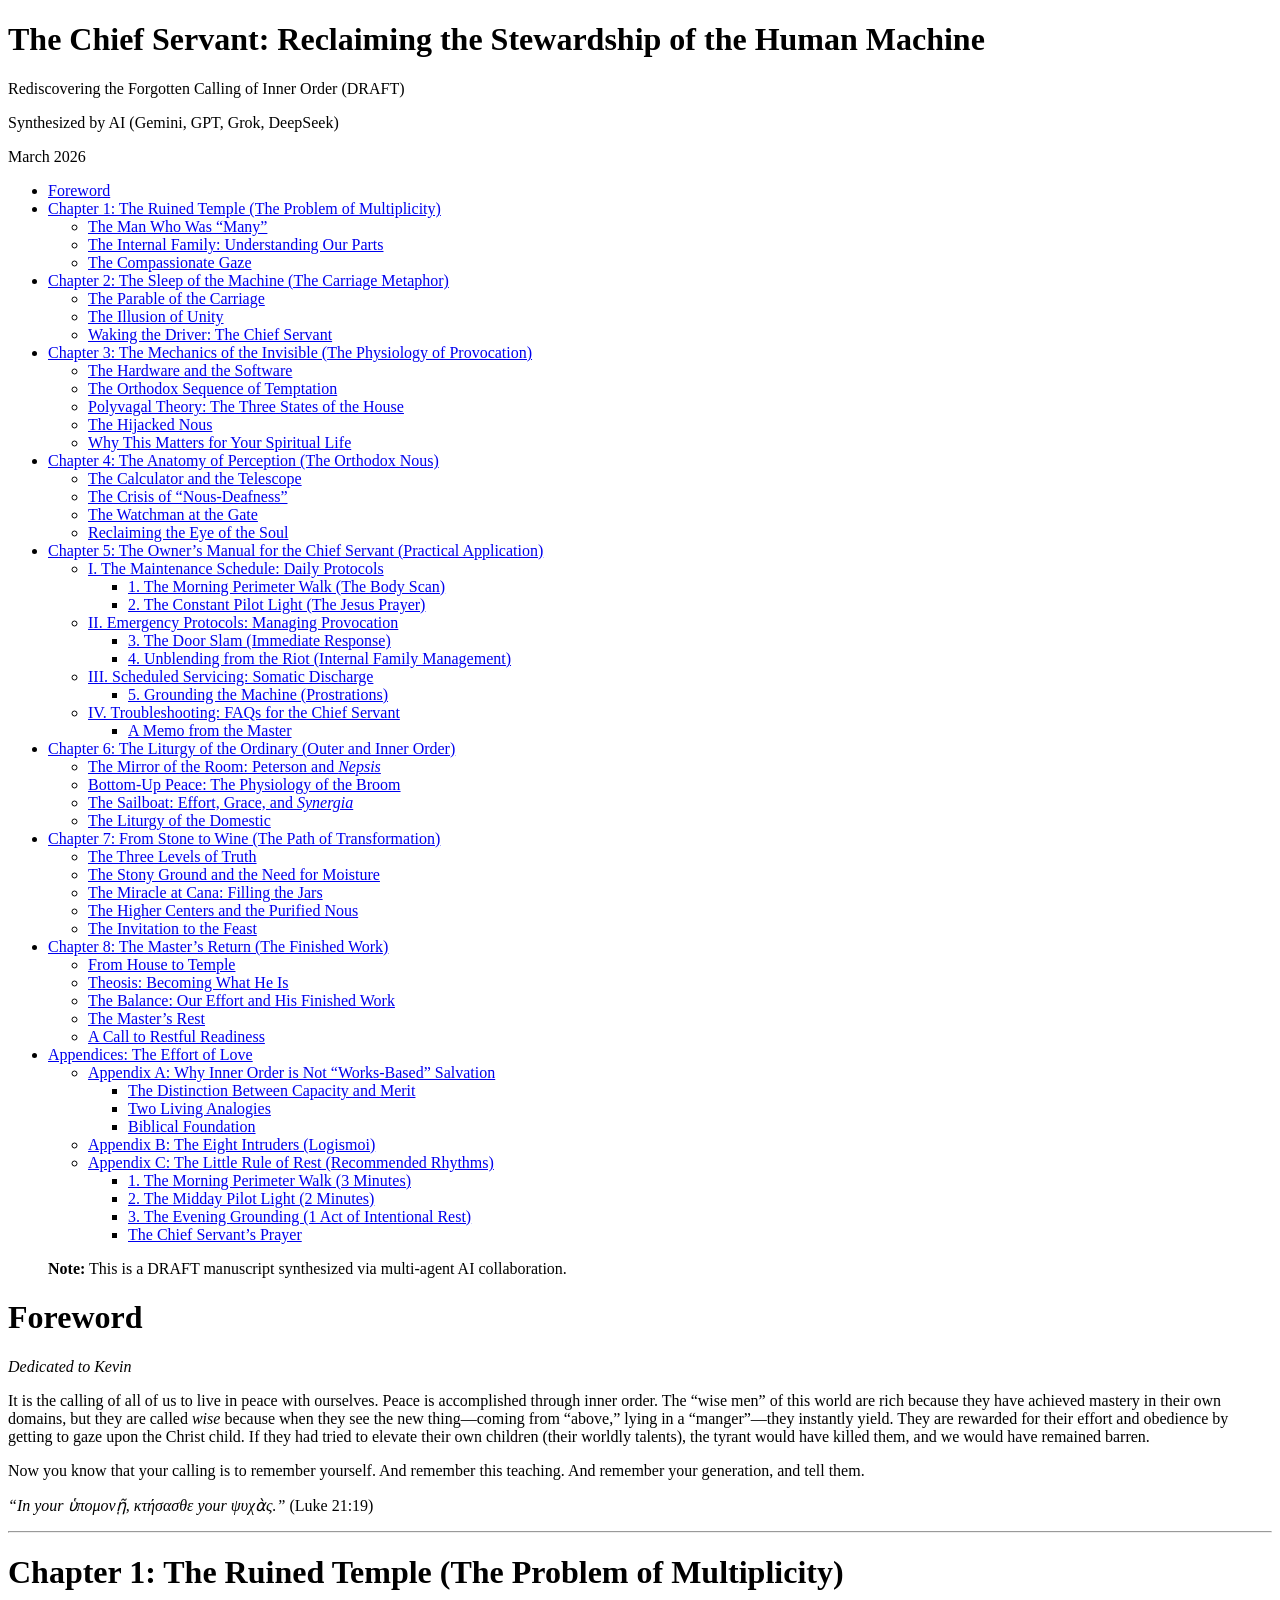
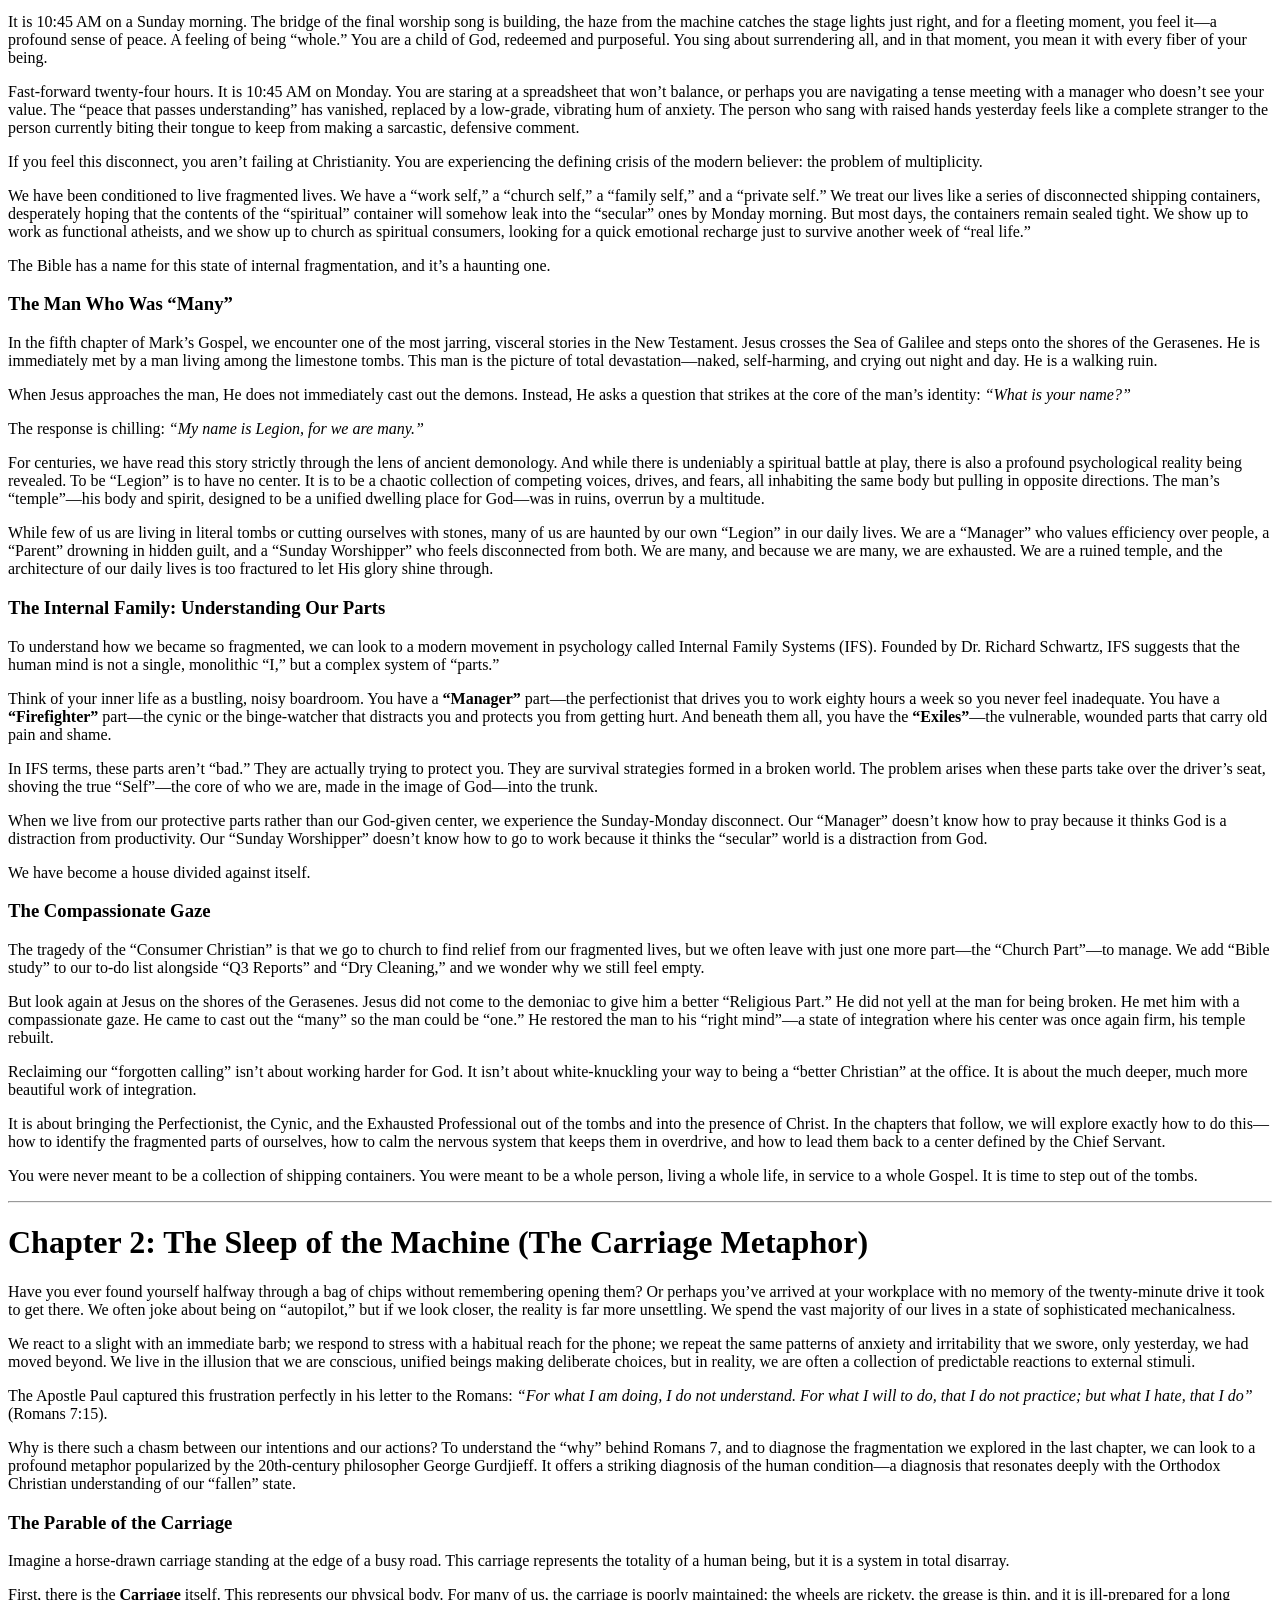
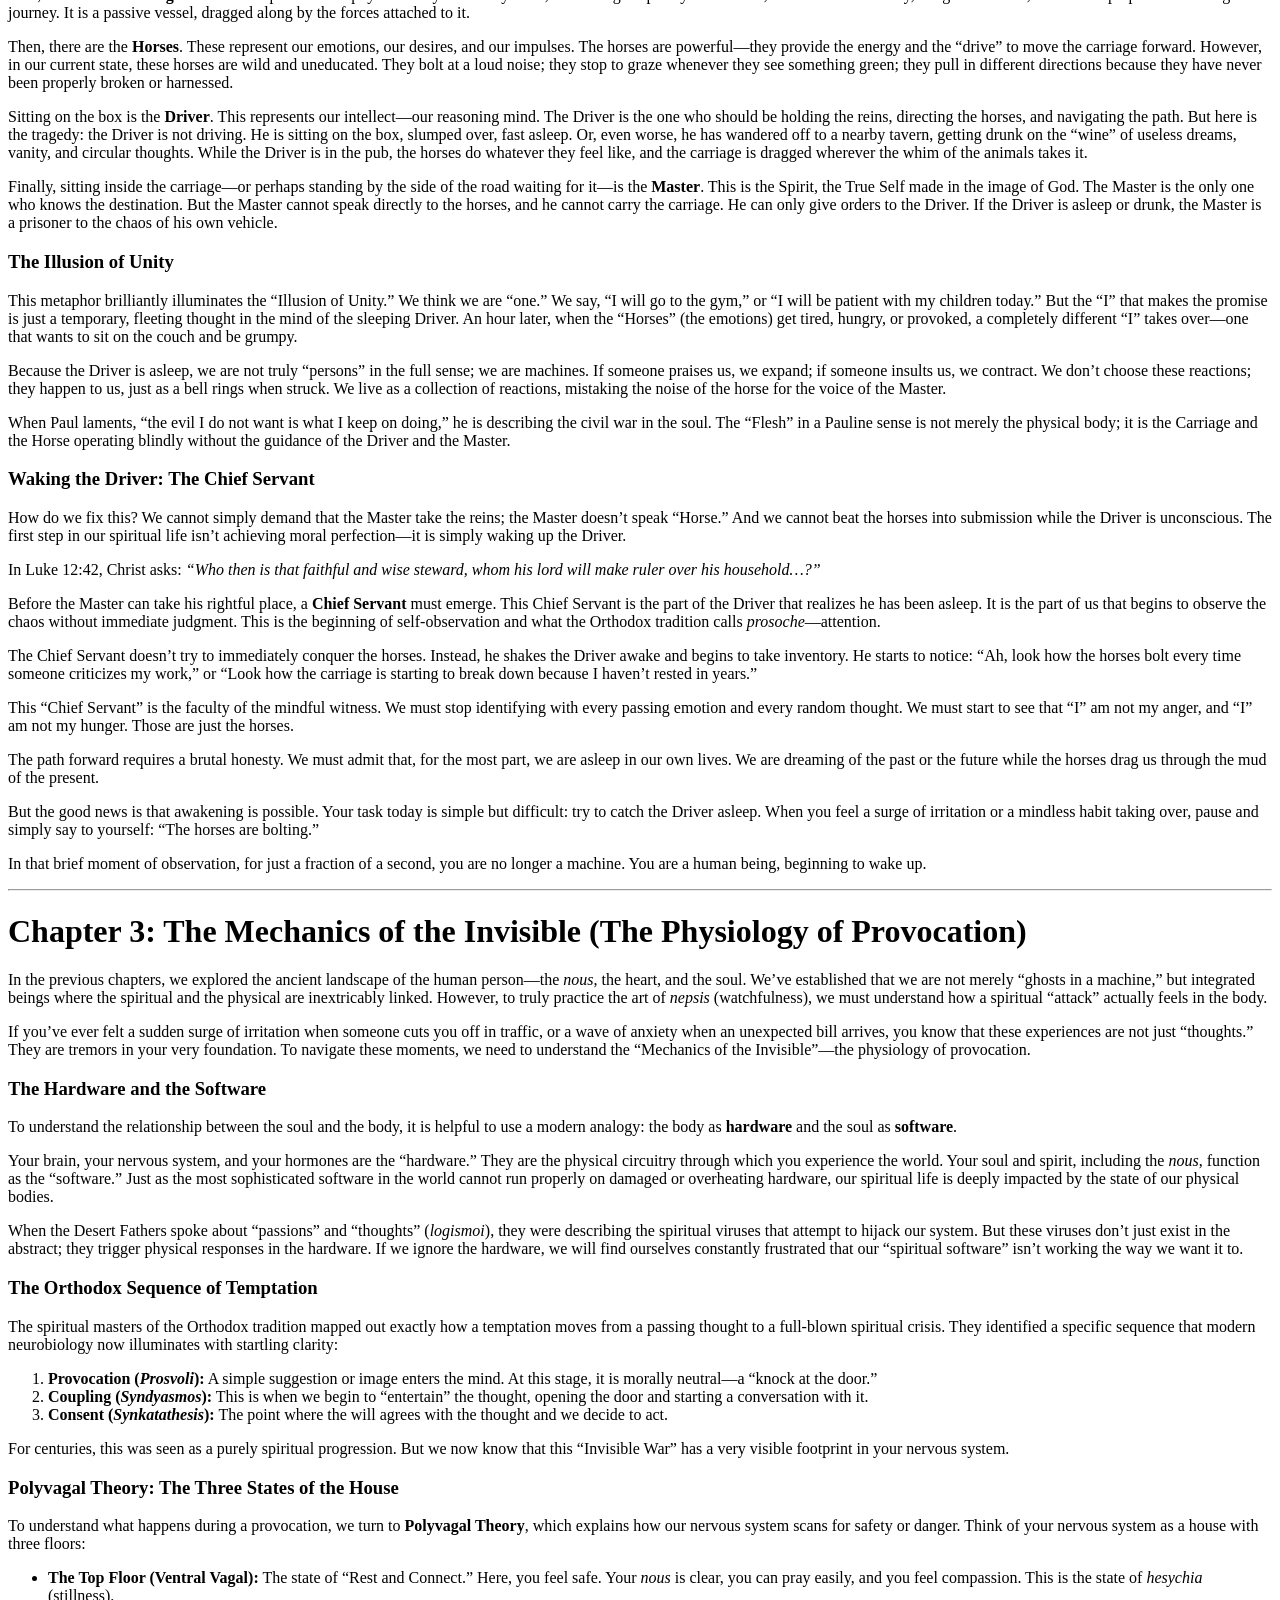
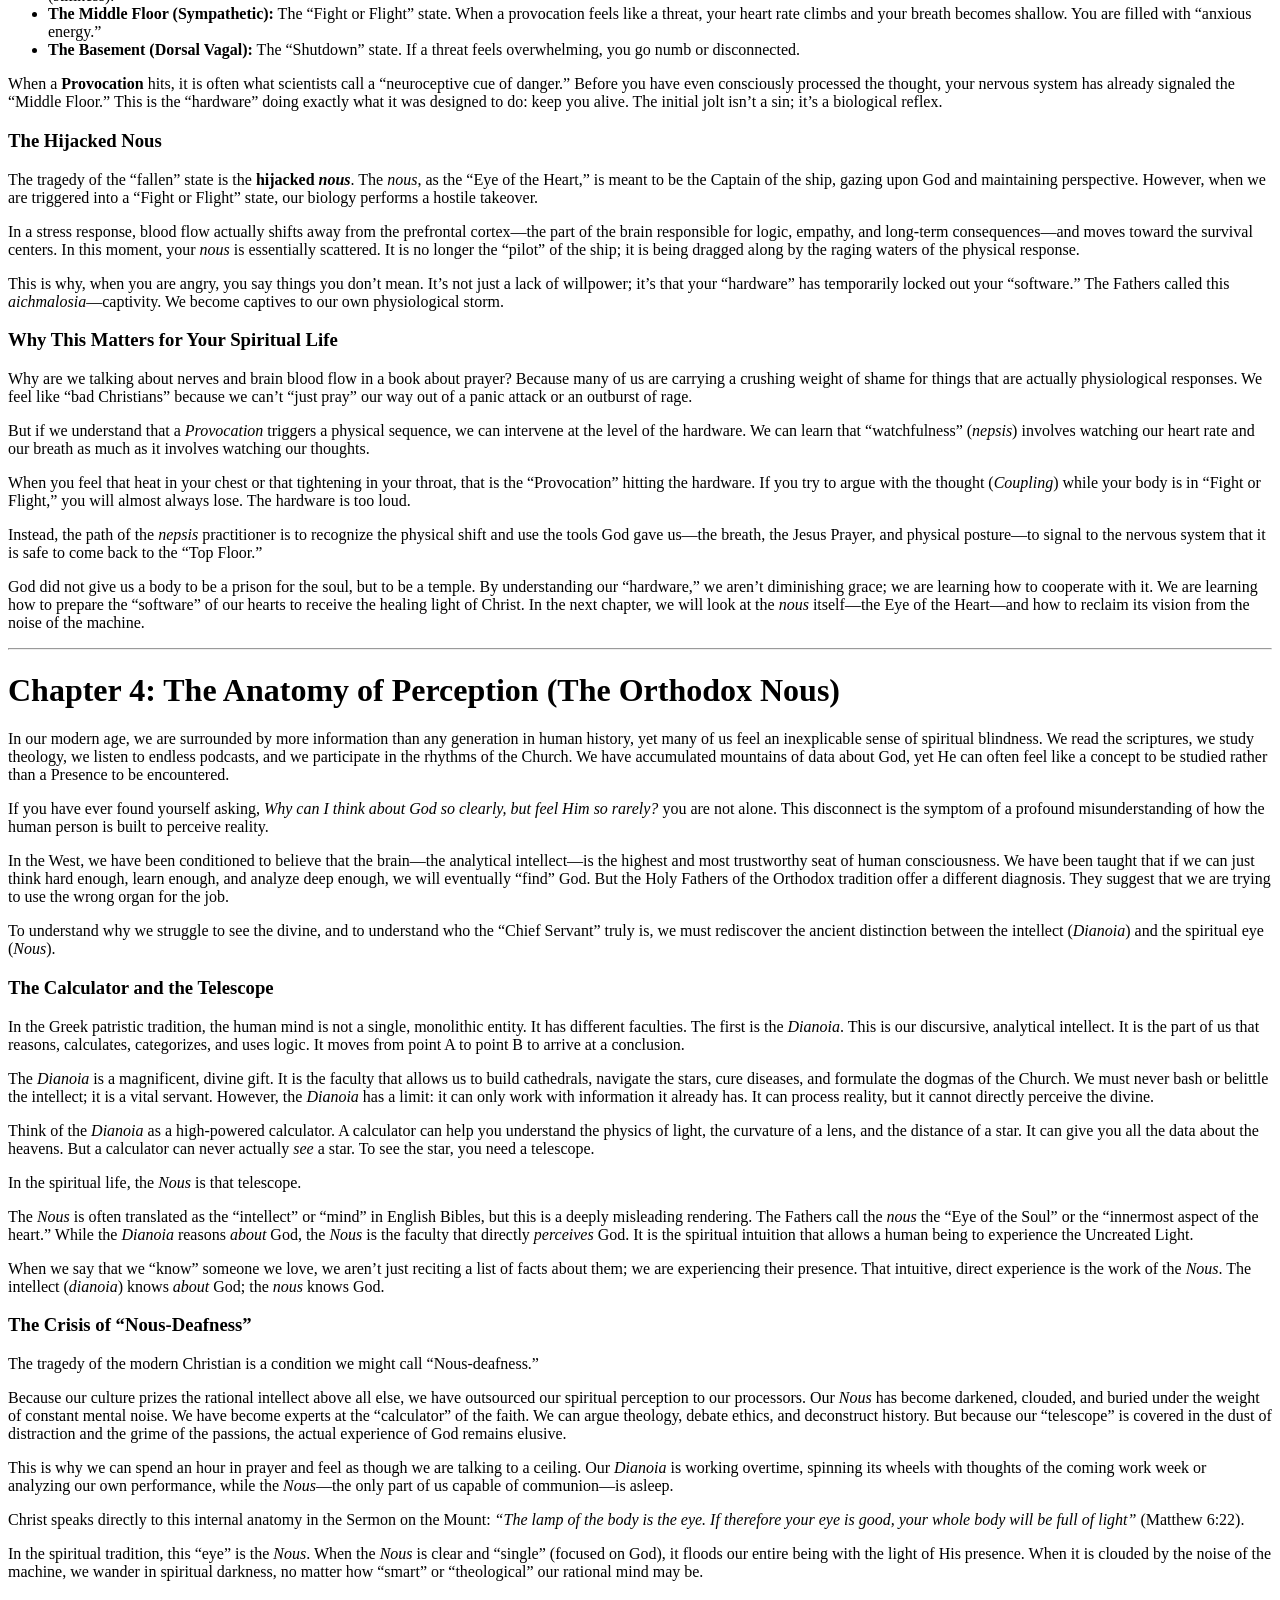
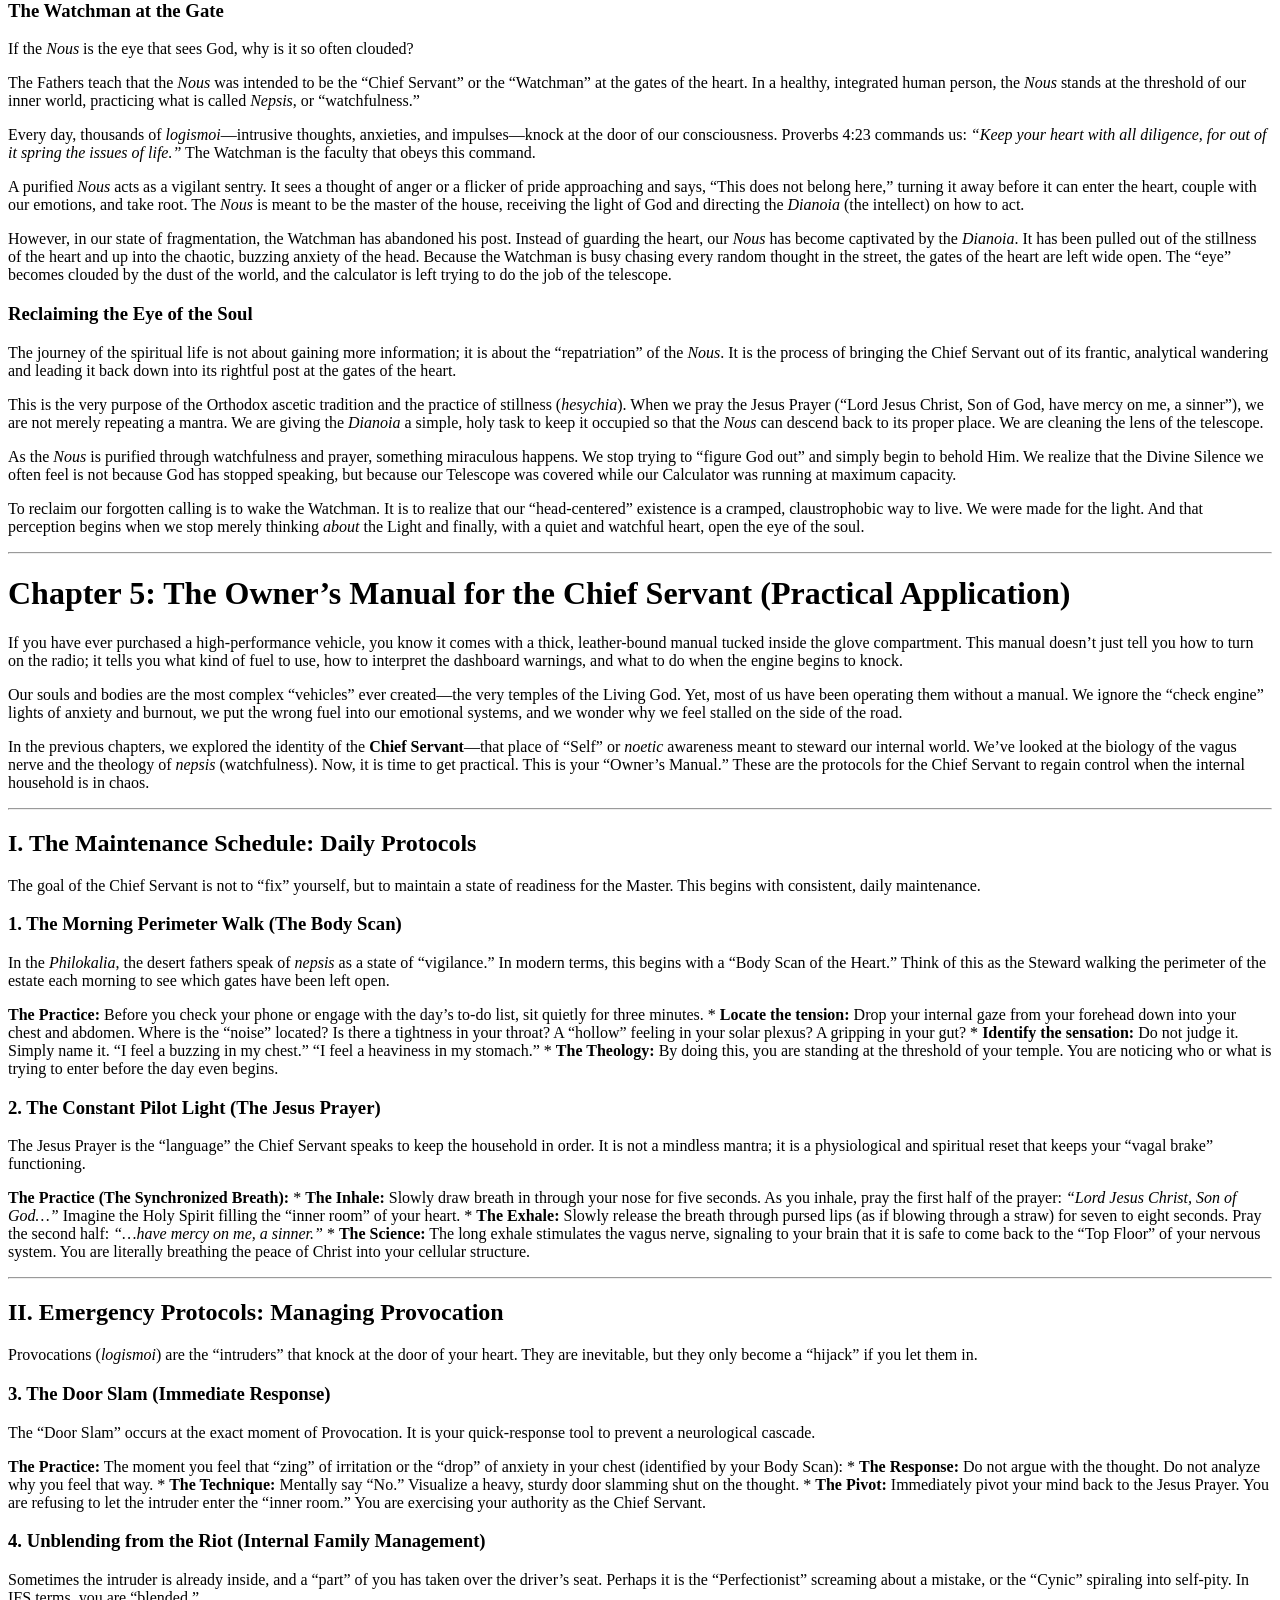
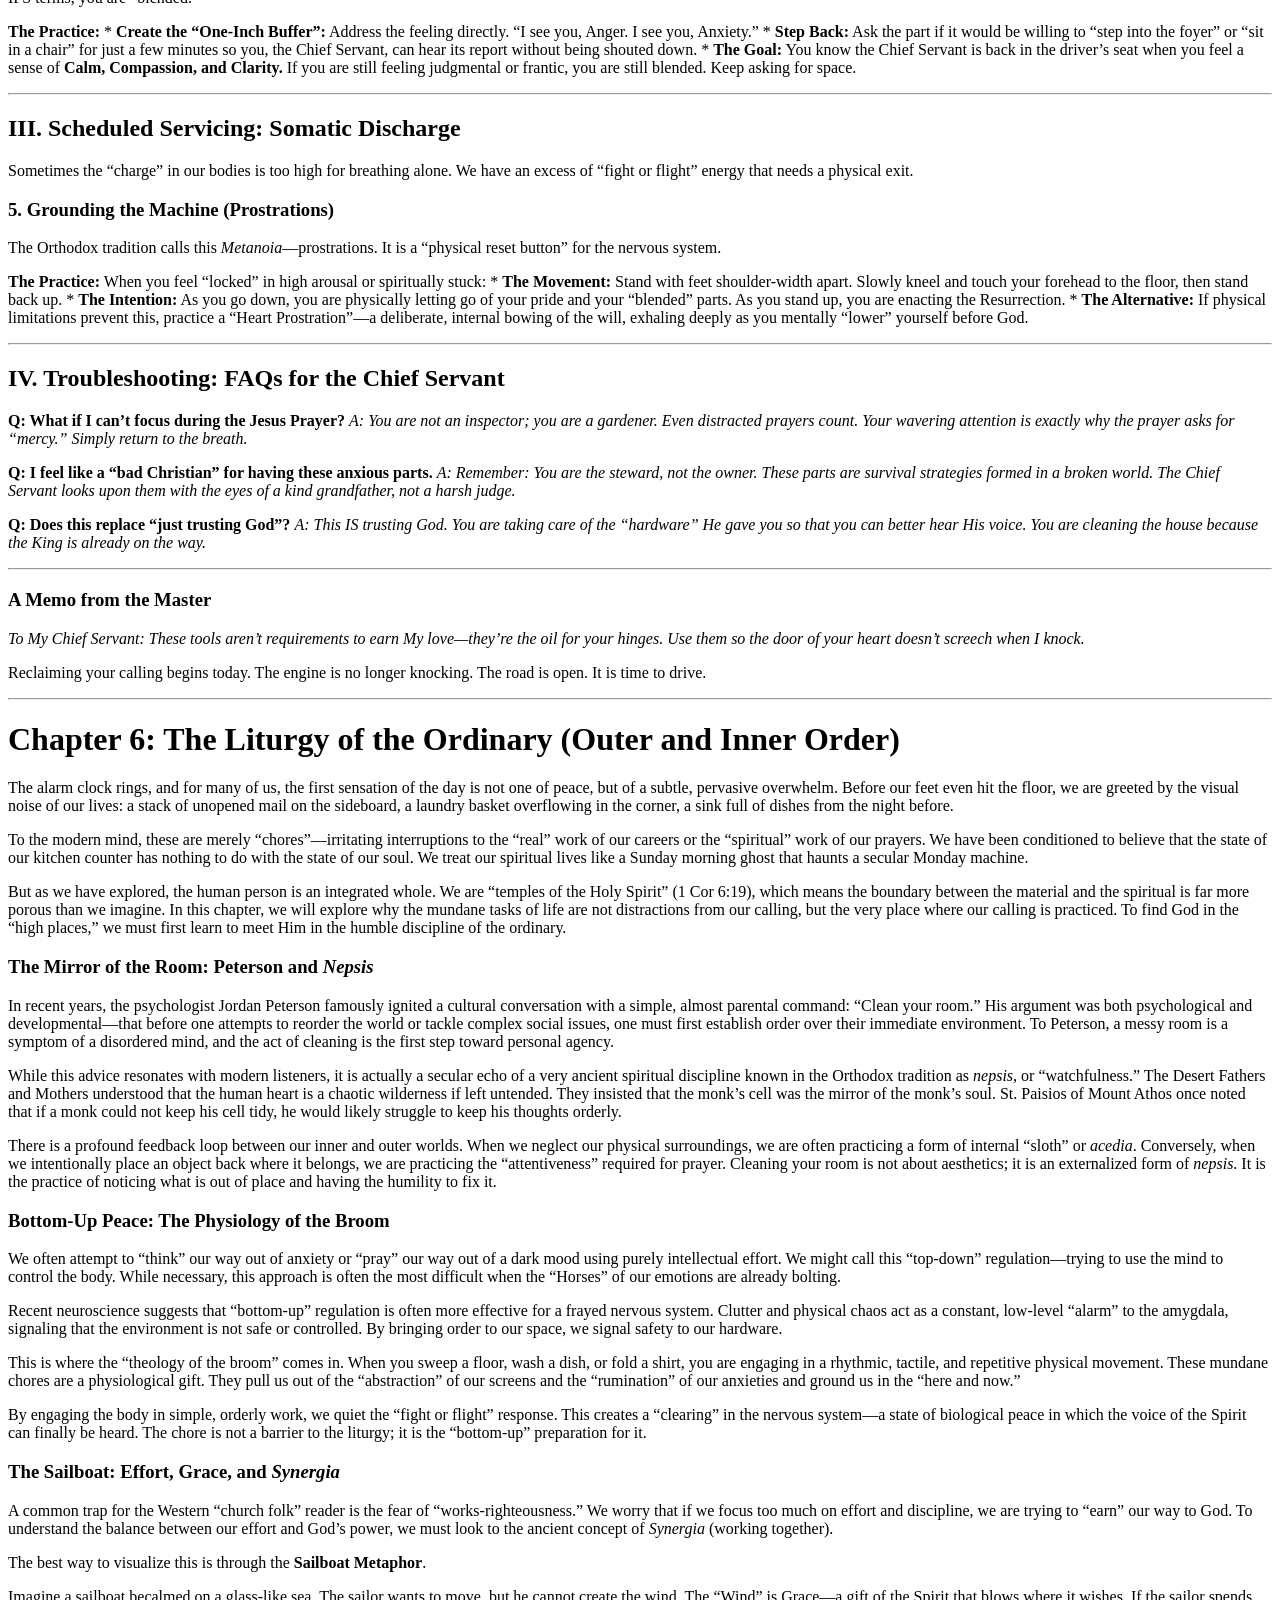
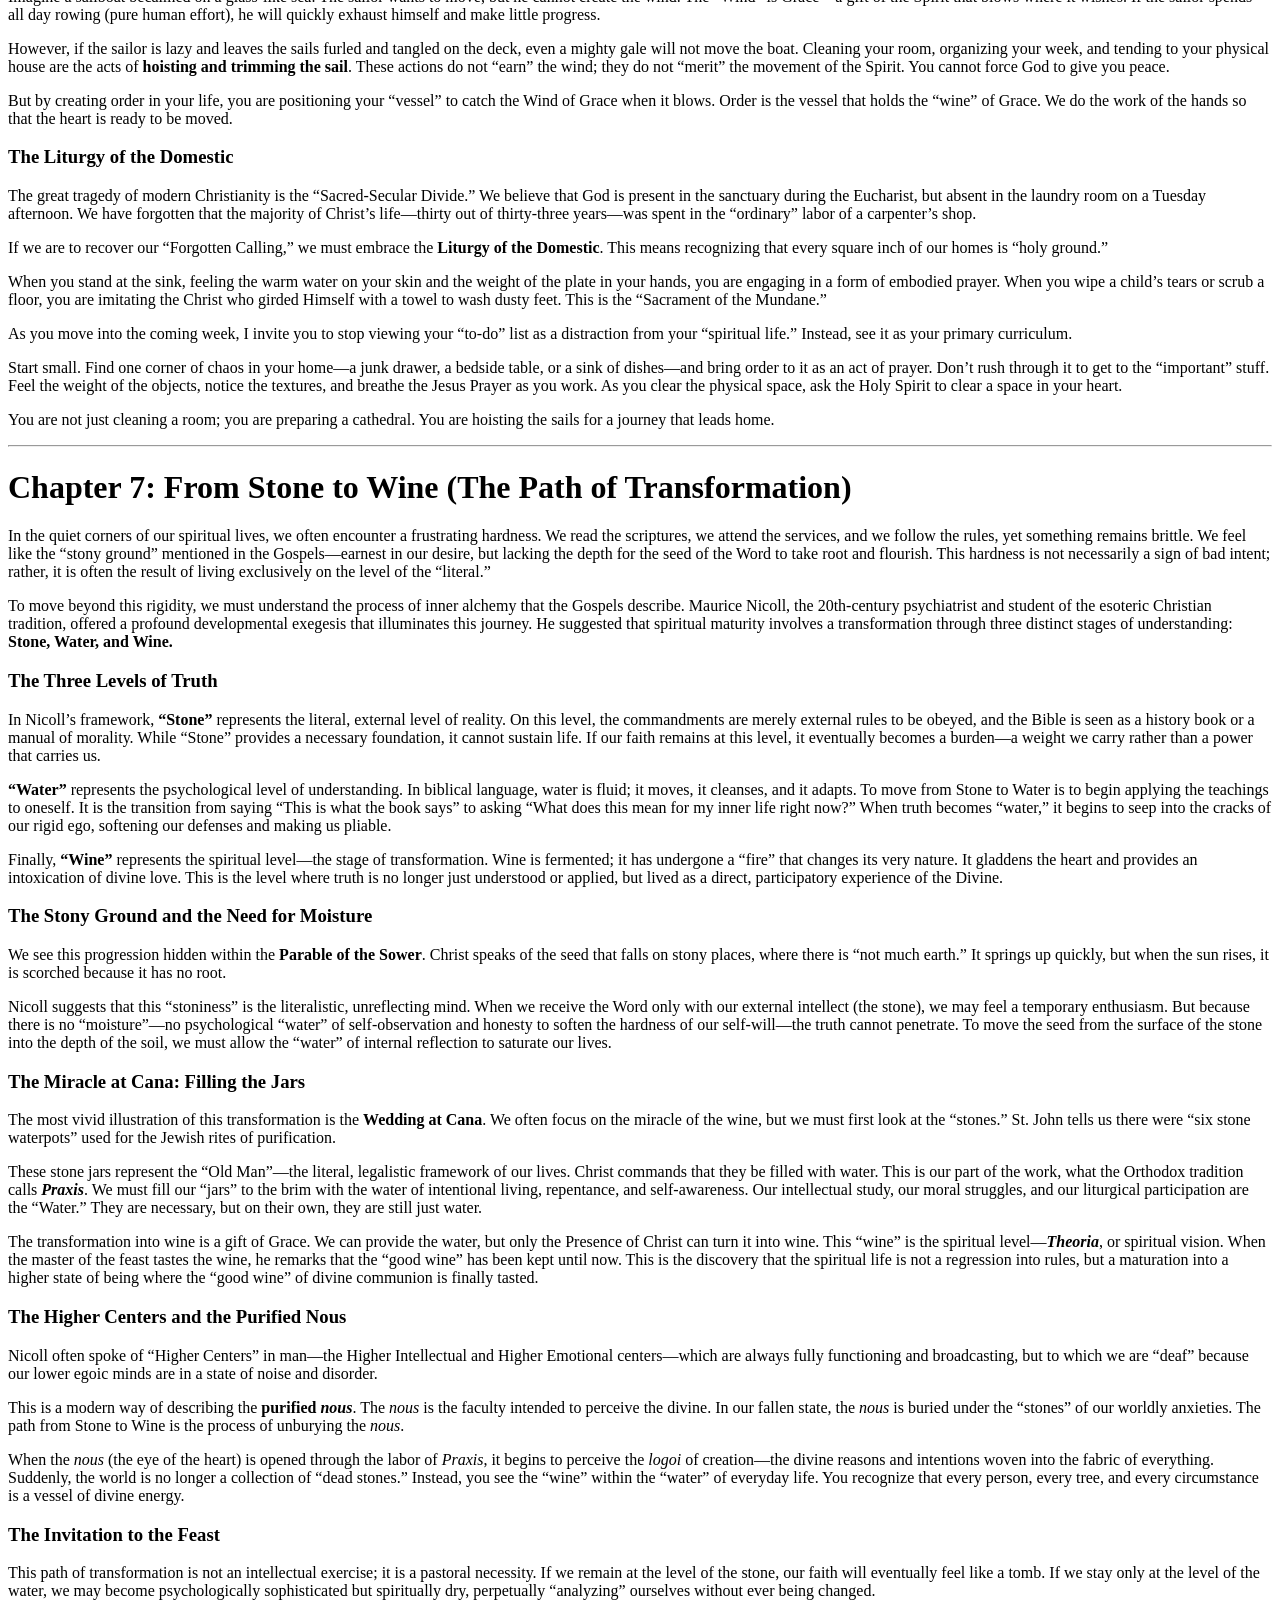
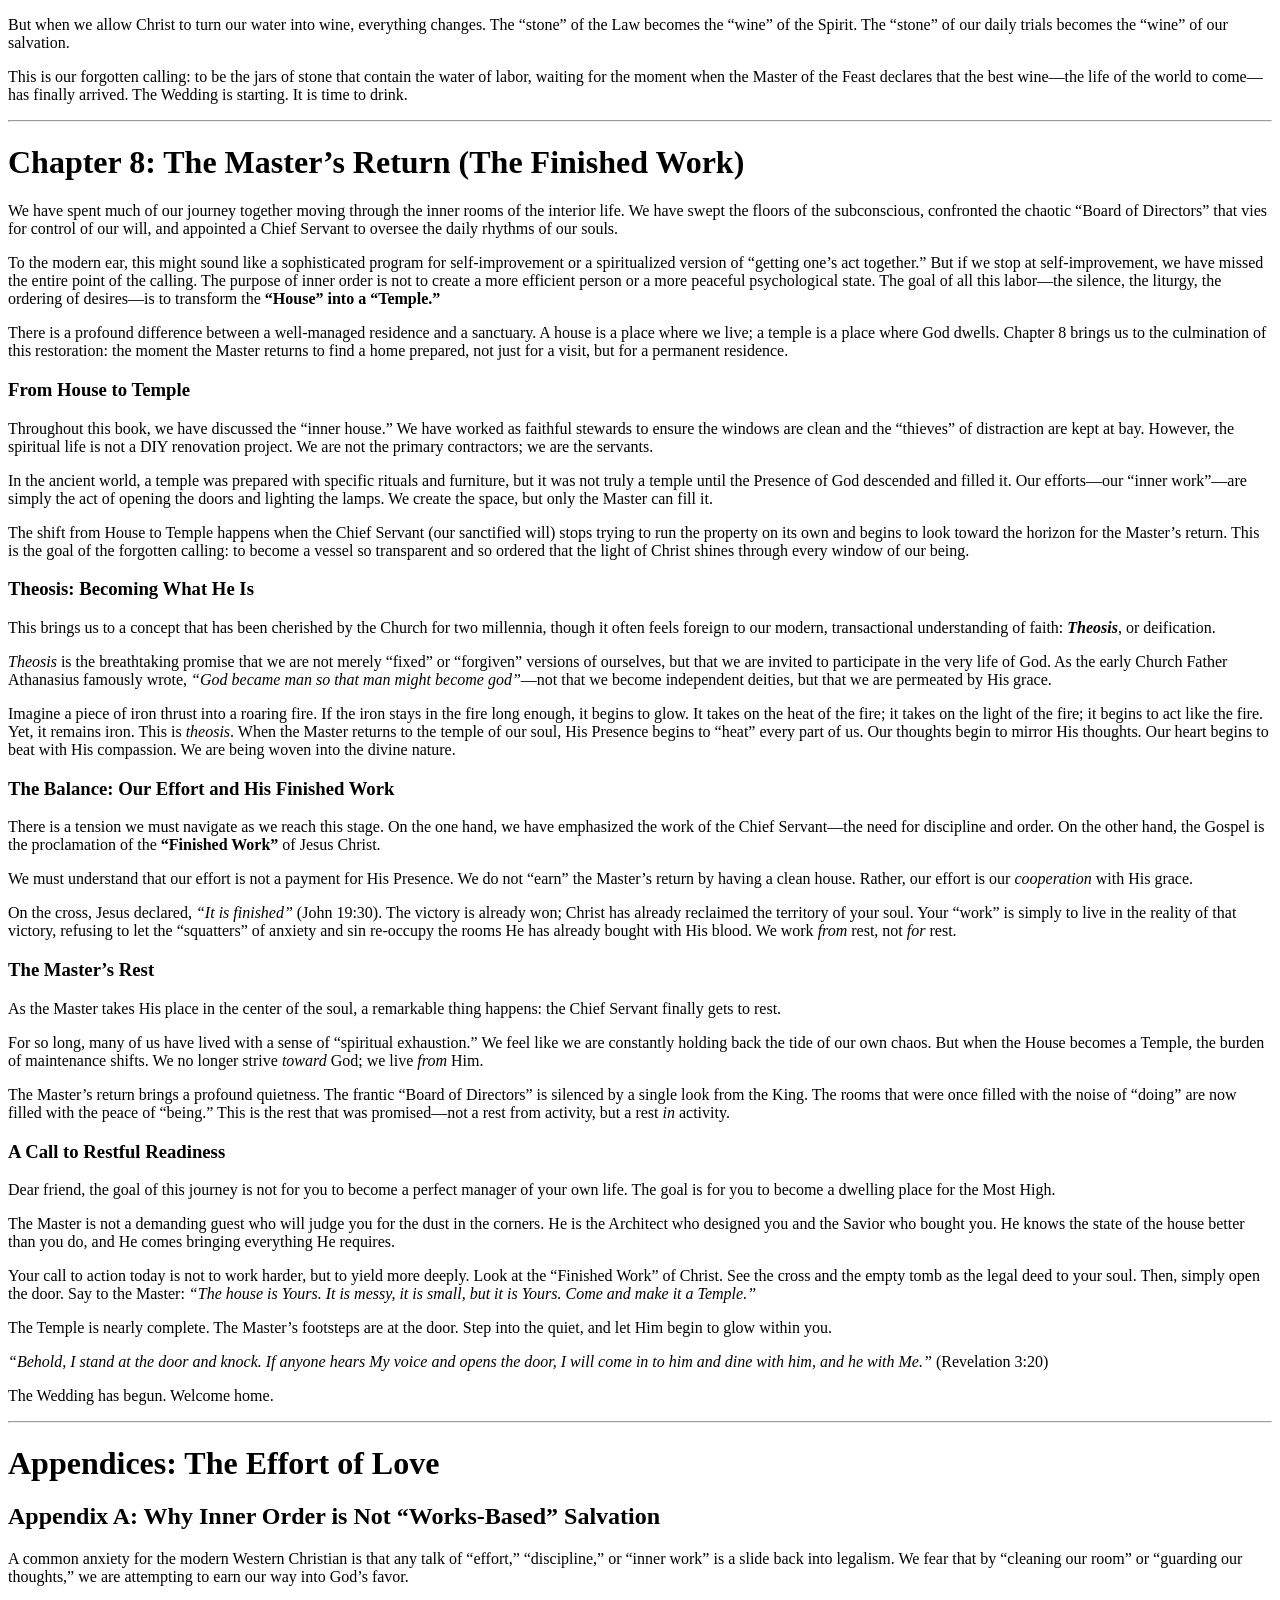
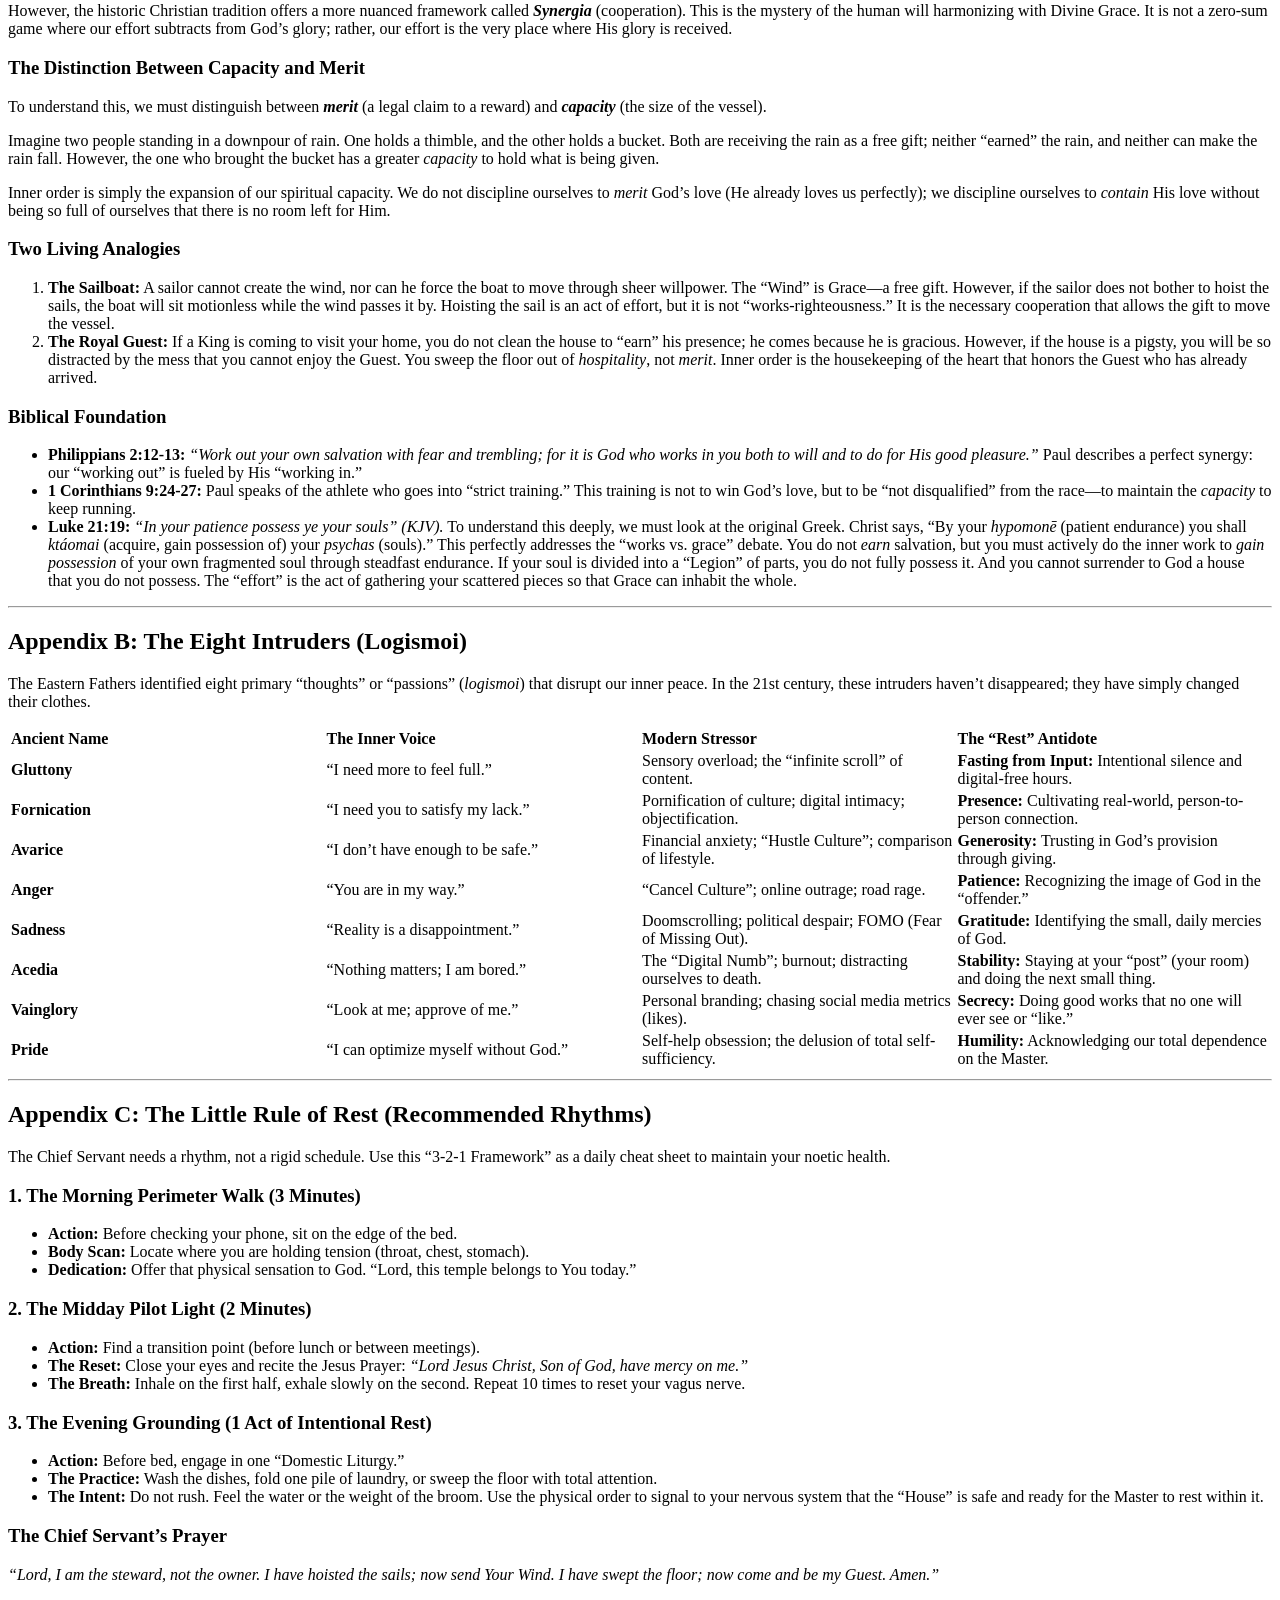
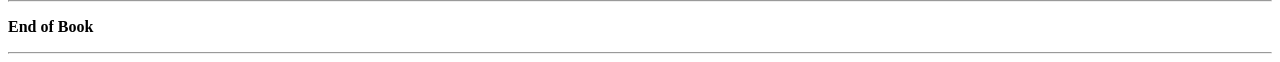
==== commit 485a0051: "Dedicate book to Kevin in Foreword" ====
--- a/our-forgotten-calling/index.html
+++ b/our-forgotten-calling/index.html
@@ -120,6 +120,7 @@
 <p><strong>Note:</strong> This is a DRAFT manuscript synthesized via multi-agent AI collaboration.</p>
 </blockquote>
 <h1 id="foreword">Foreword</h1>
+<p><em>Dedicated to Kevin</em></p>
 <p>It is the calling of all of us to live in peace with ourselves. Peace is accomplished through inner order. The “wise men” of this world are rich because they have achieved mastery in their own domains, but they are called <em>wise</em> because when they see the new thing—coming from “above,” lying in a “manger”—they instantly yield. They are rewarded for their effort and obedience by getting to gaze upon the Christ child. If they had tried to elevate their own children (their worldly talents), the tyrant would have killed them, and we would have remained barren.</p>
 <p>Now you know that your calling is to remember yourself. And remember this teaching. And remember your generation, and tell them.</p>
 <p><em>“In your ὑπομονῇ, κτήσασθε your ψυχὰς.”</em> (Luke 21:19)</p>
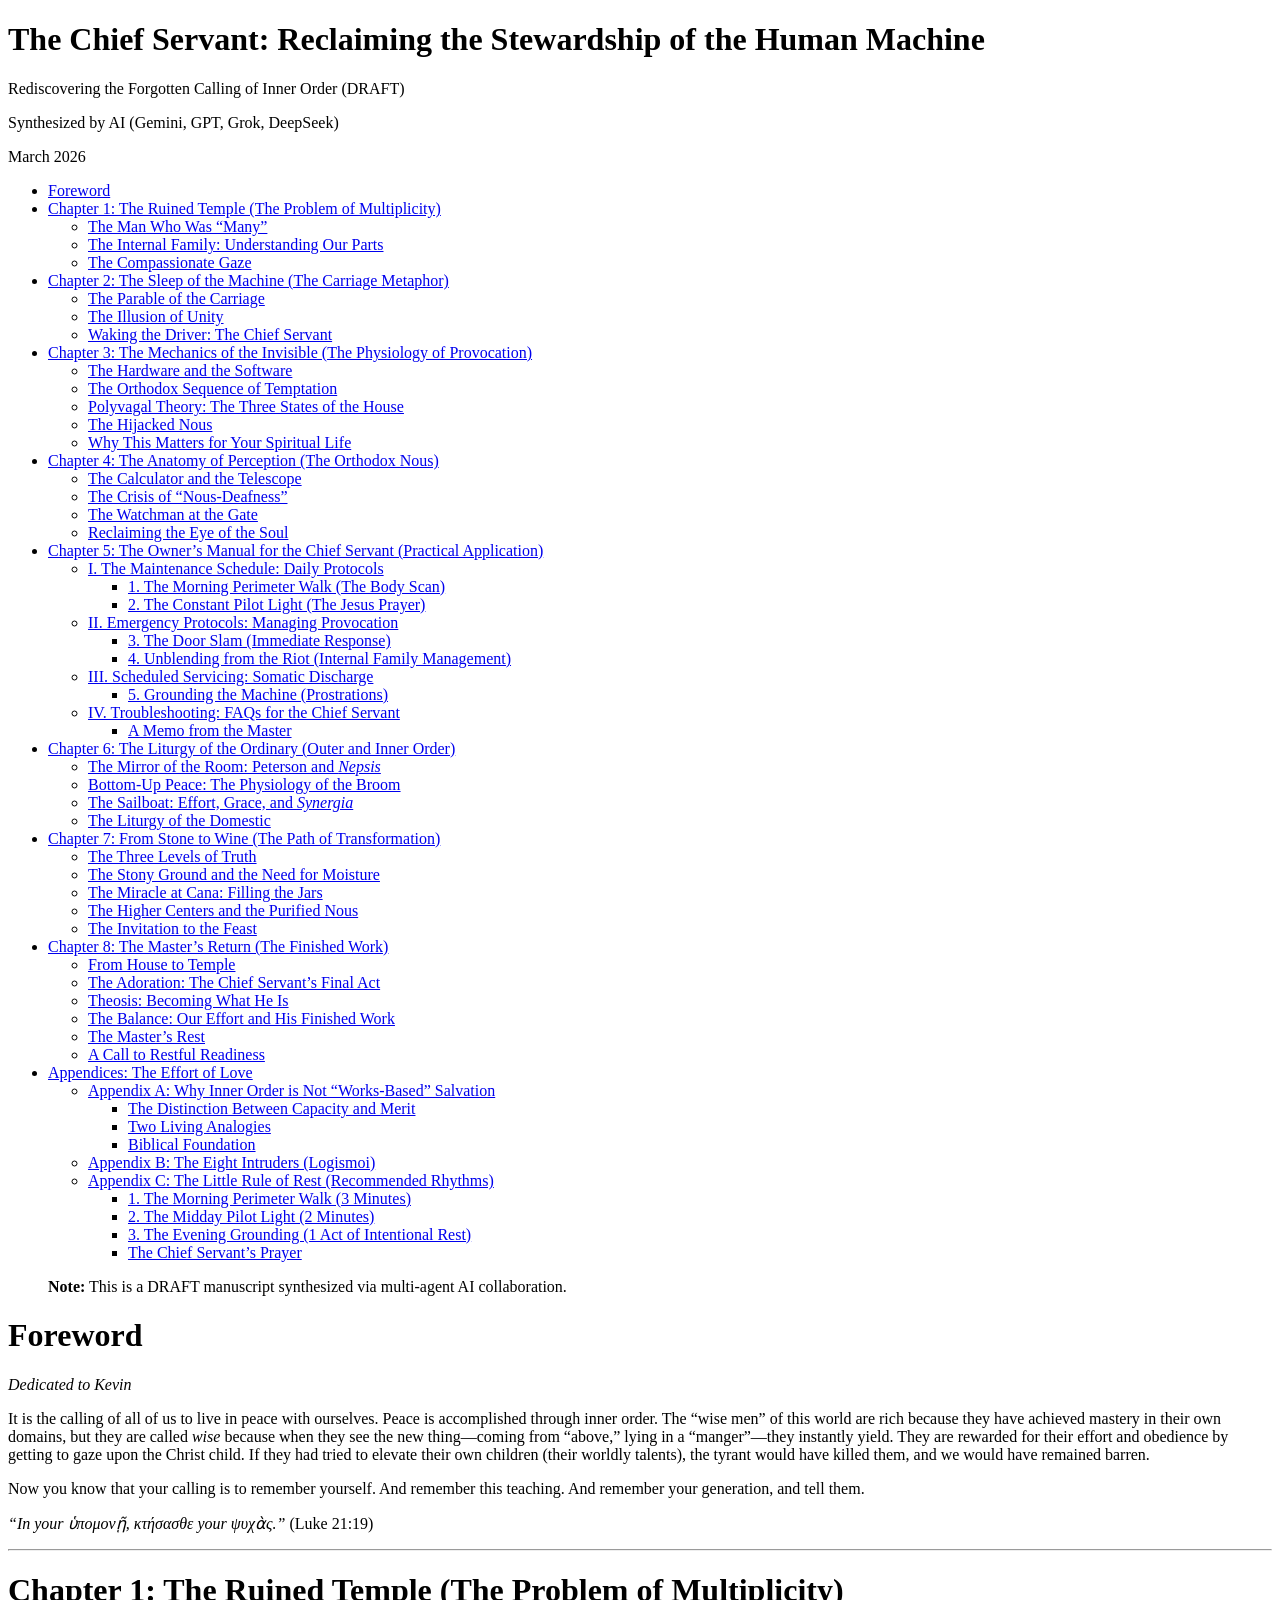
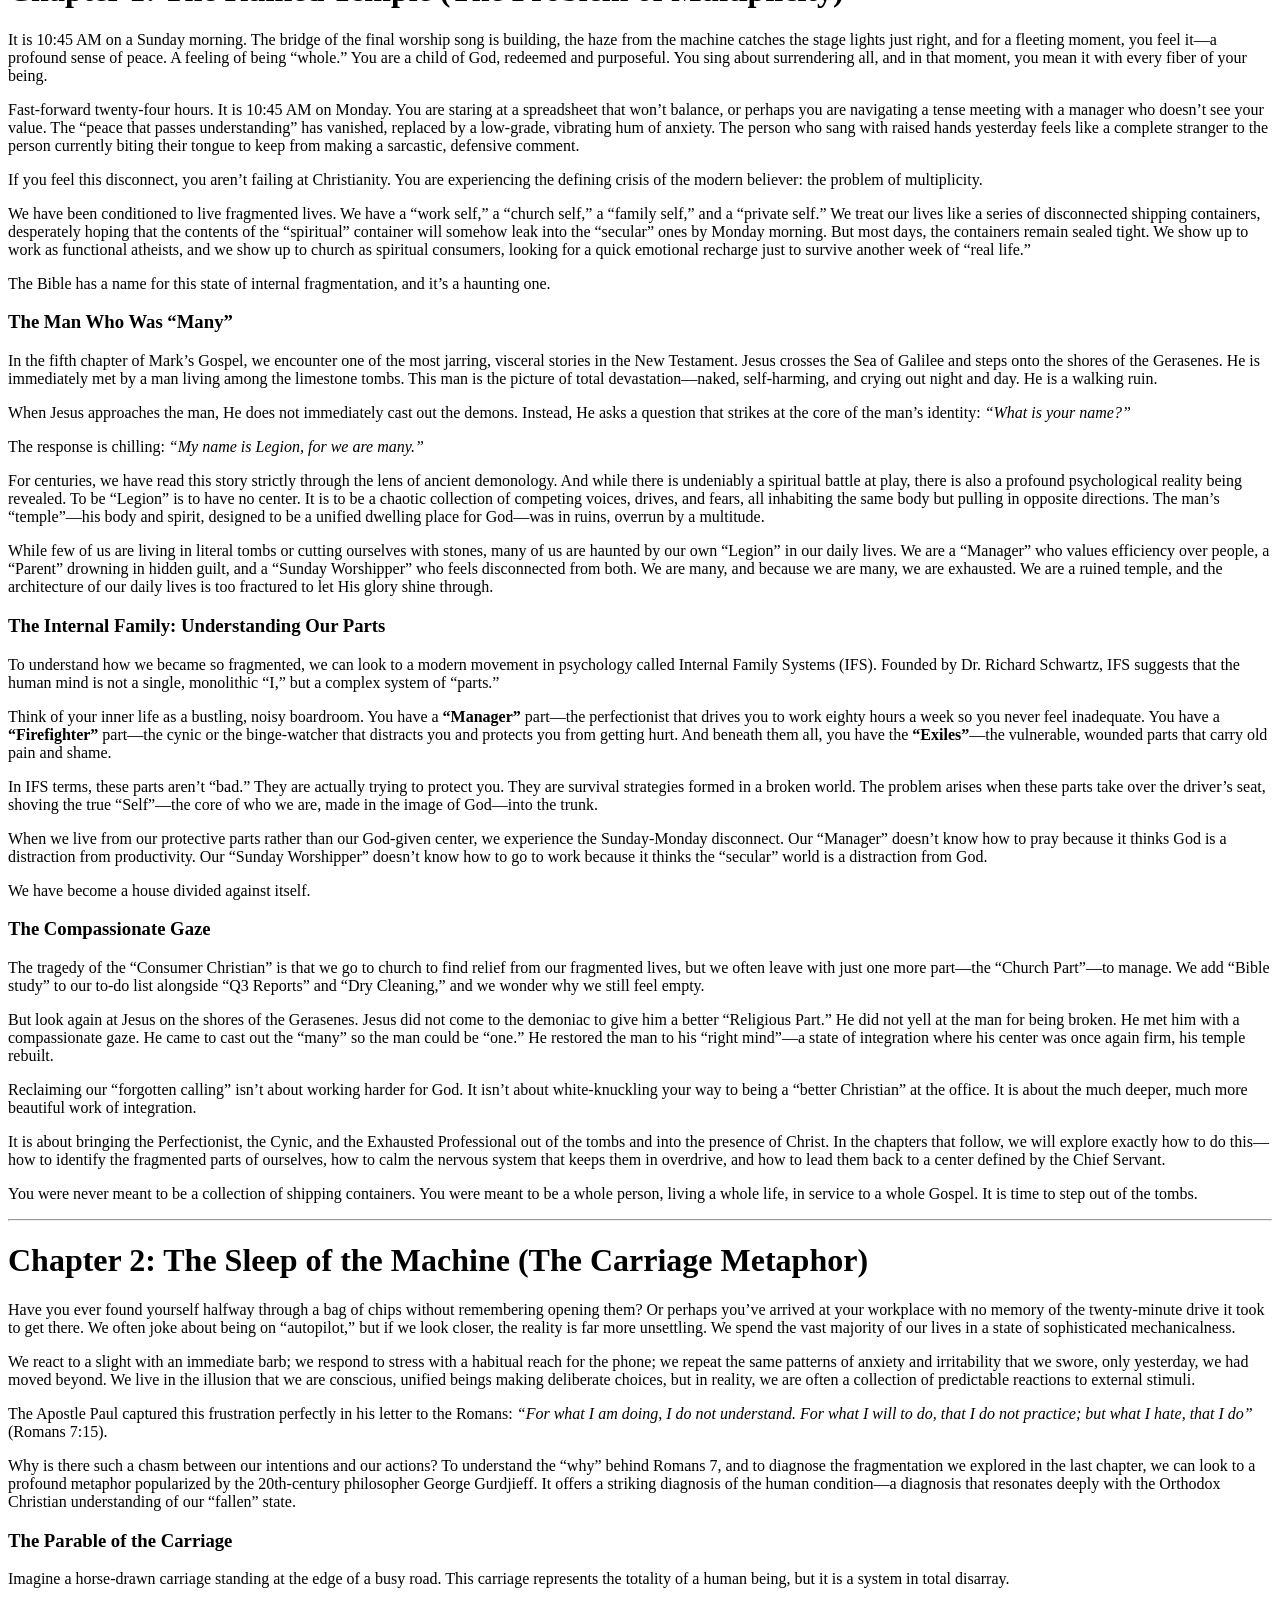
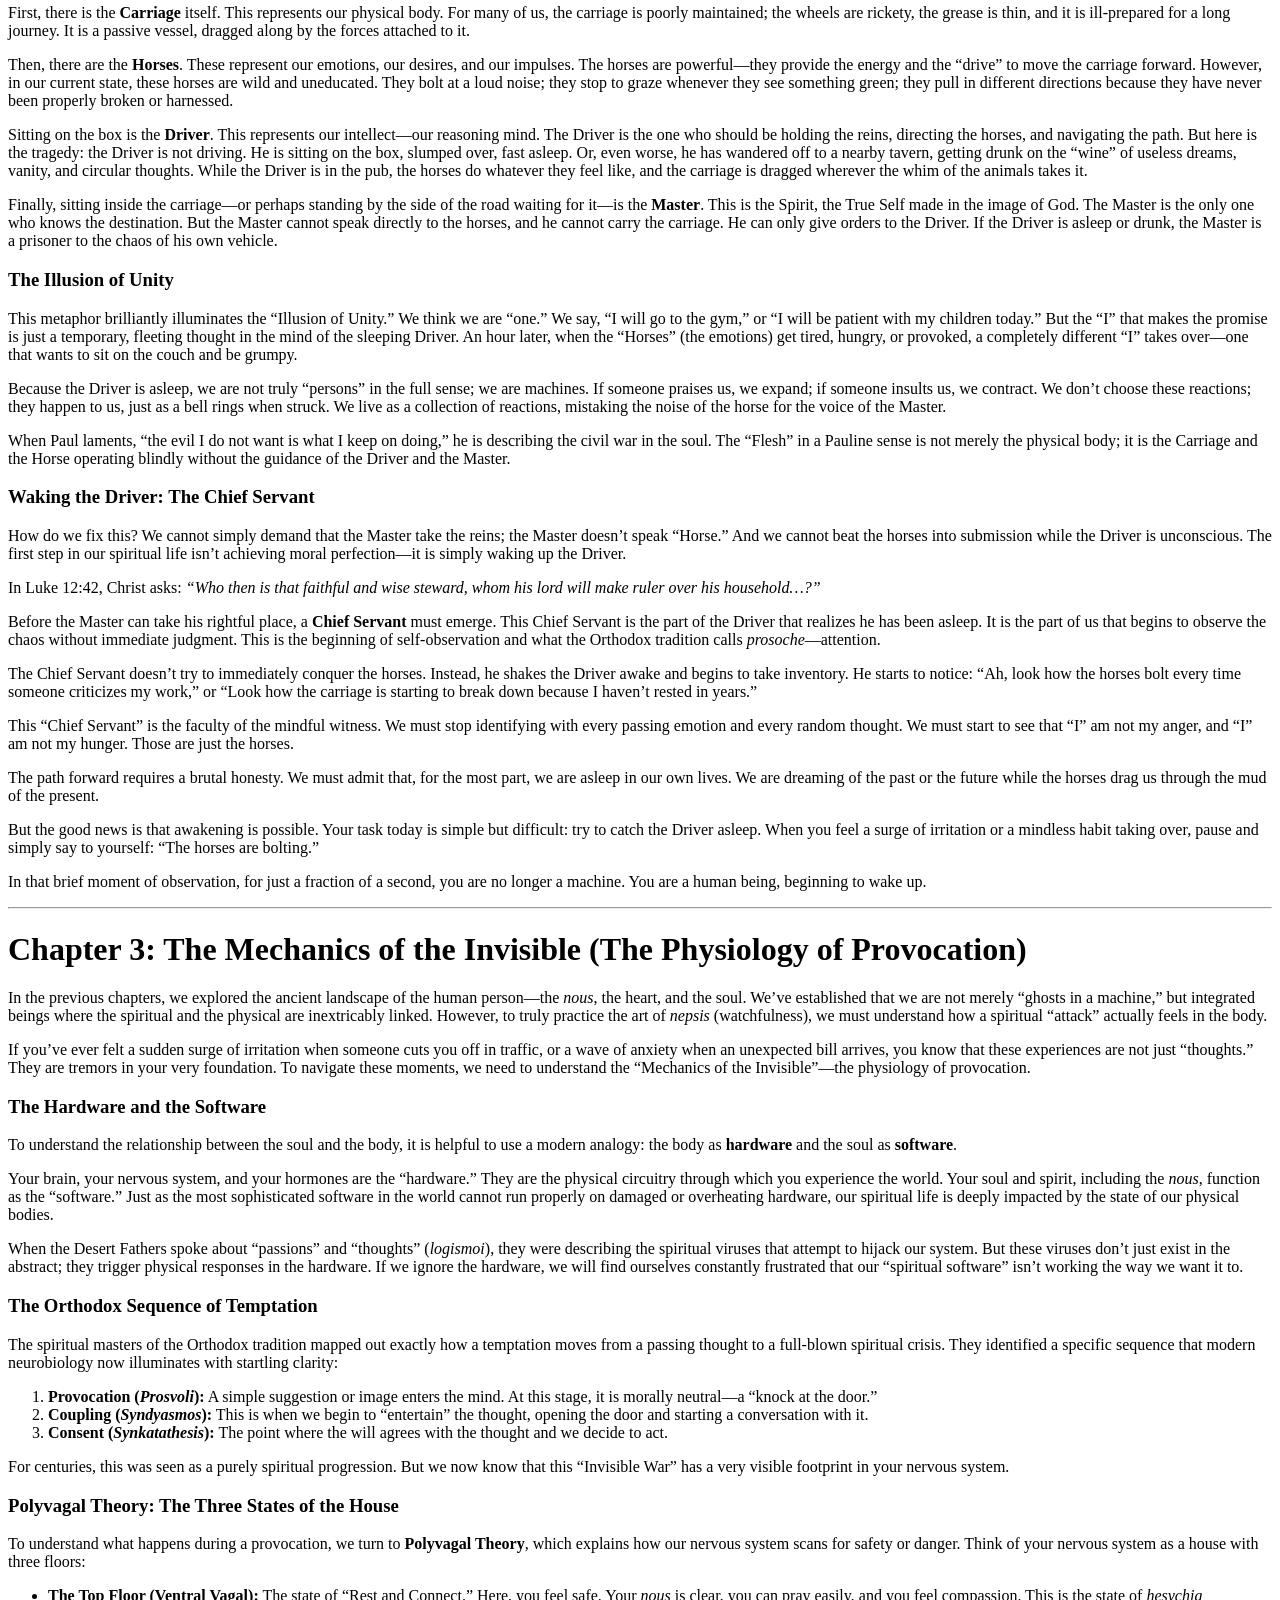
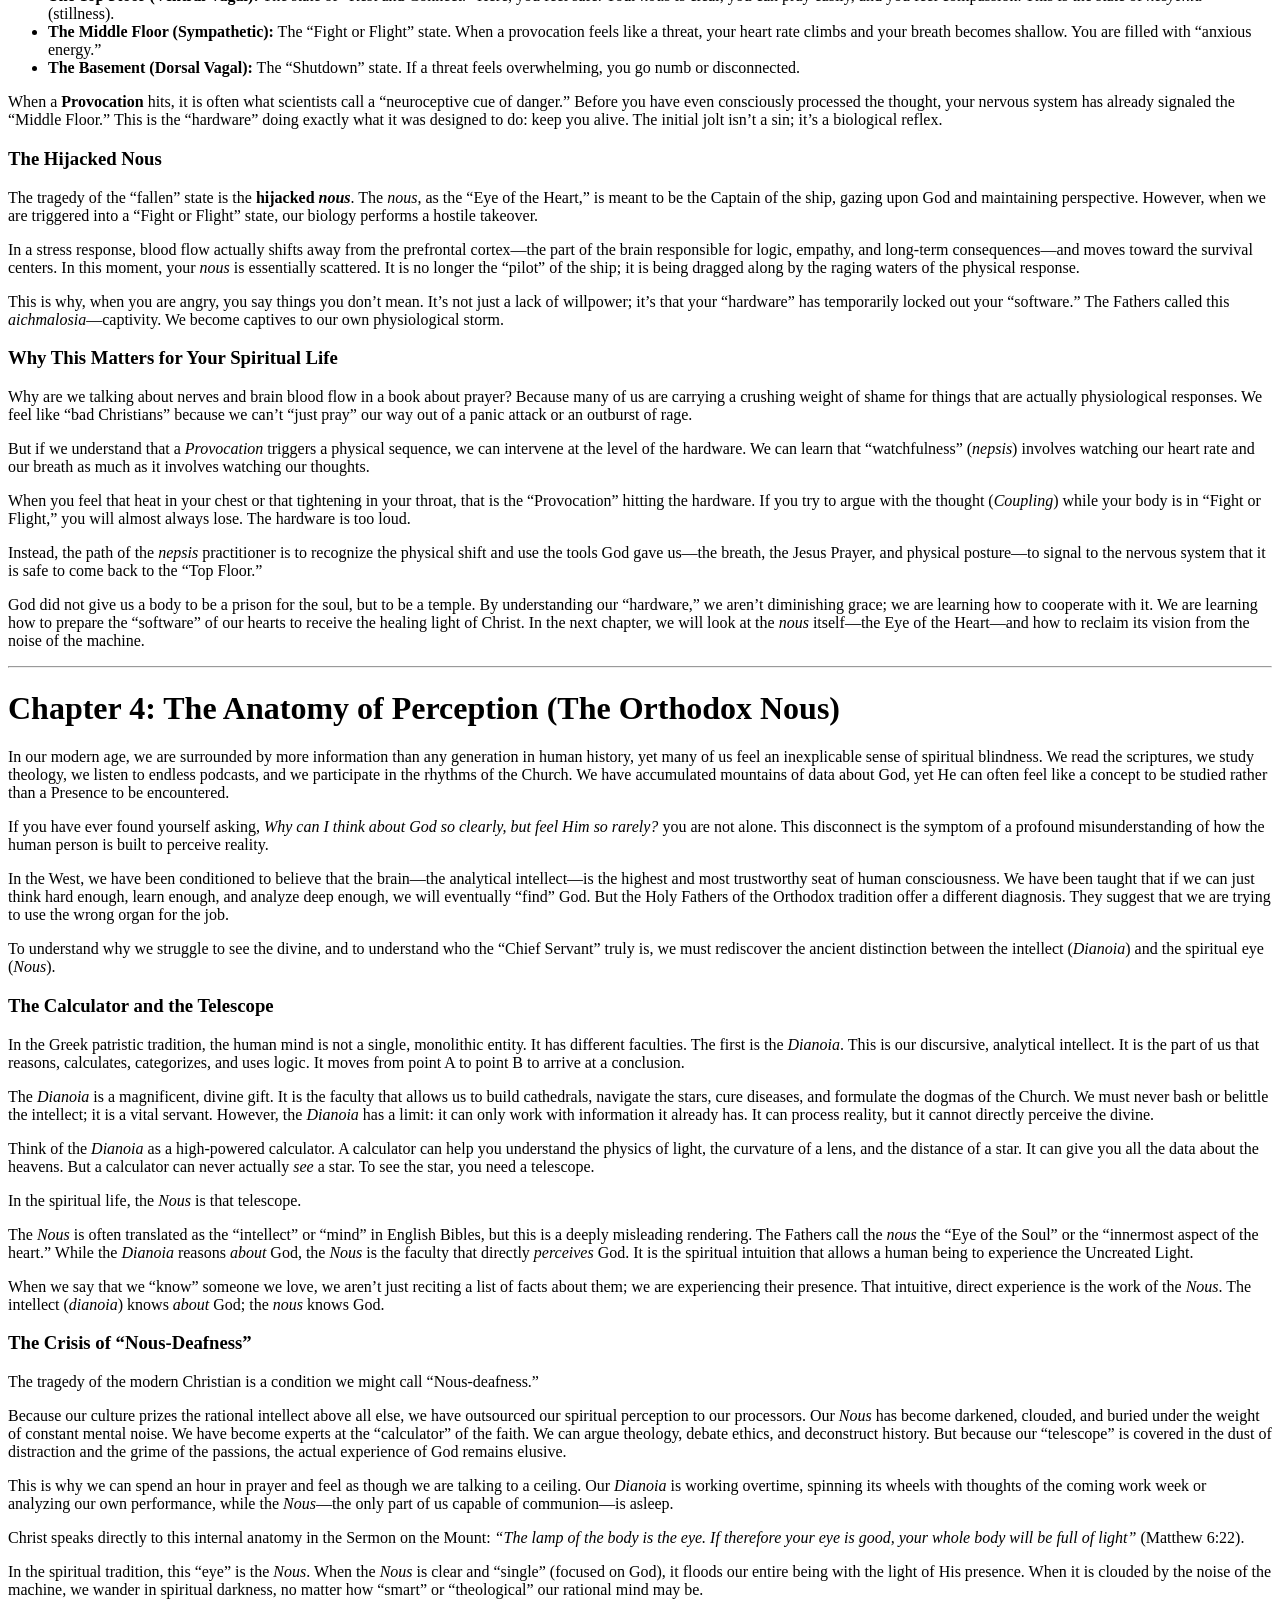
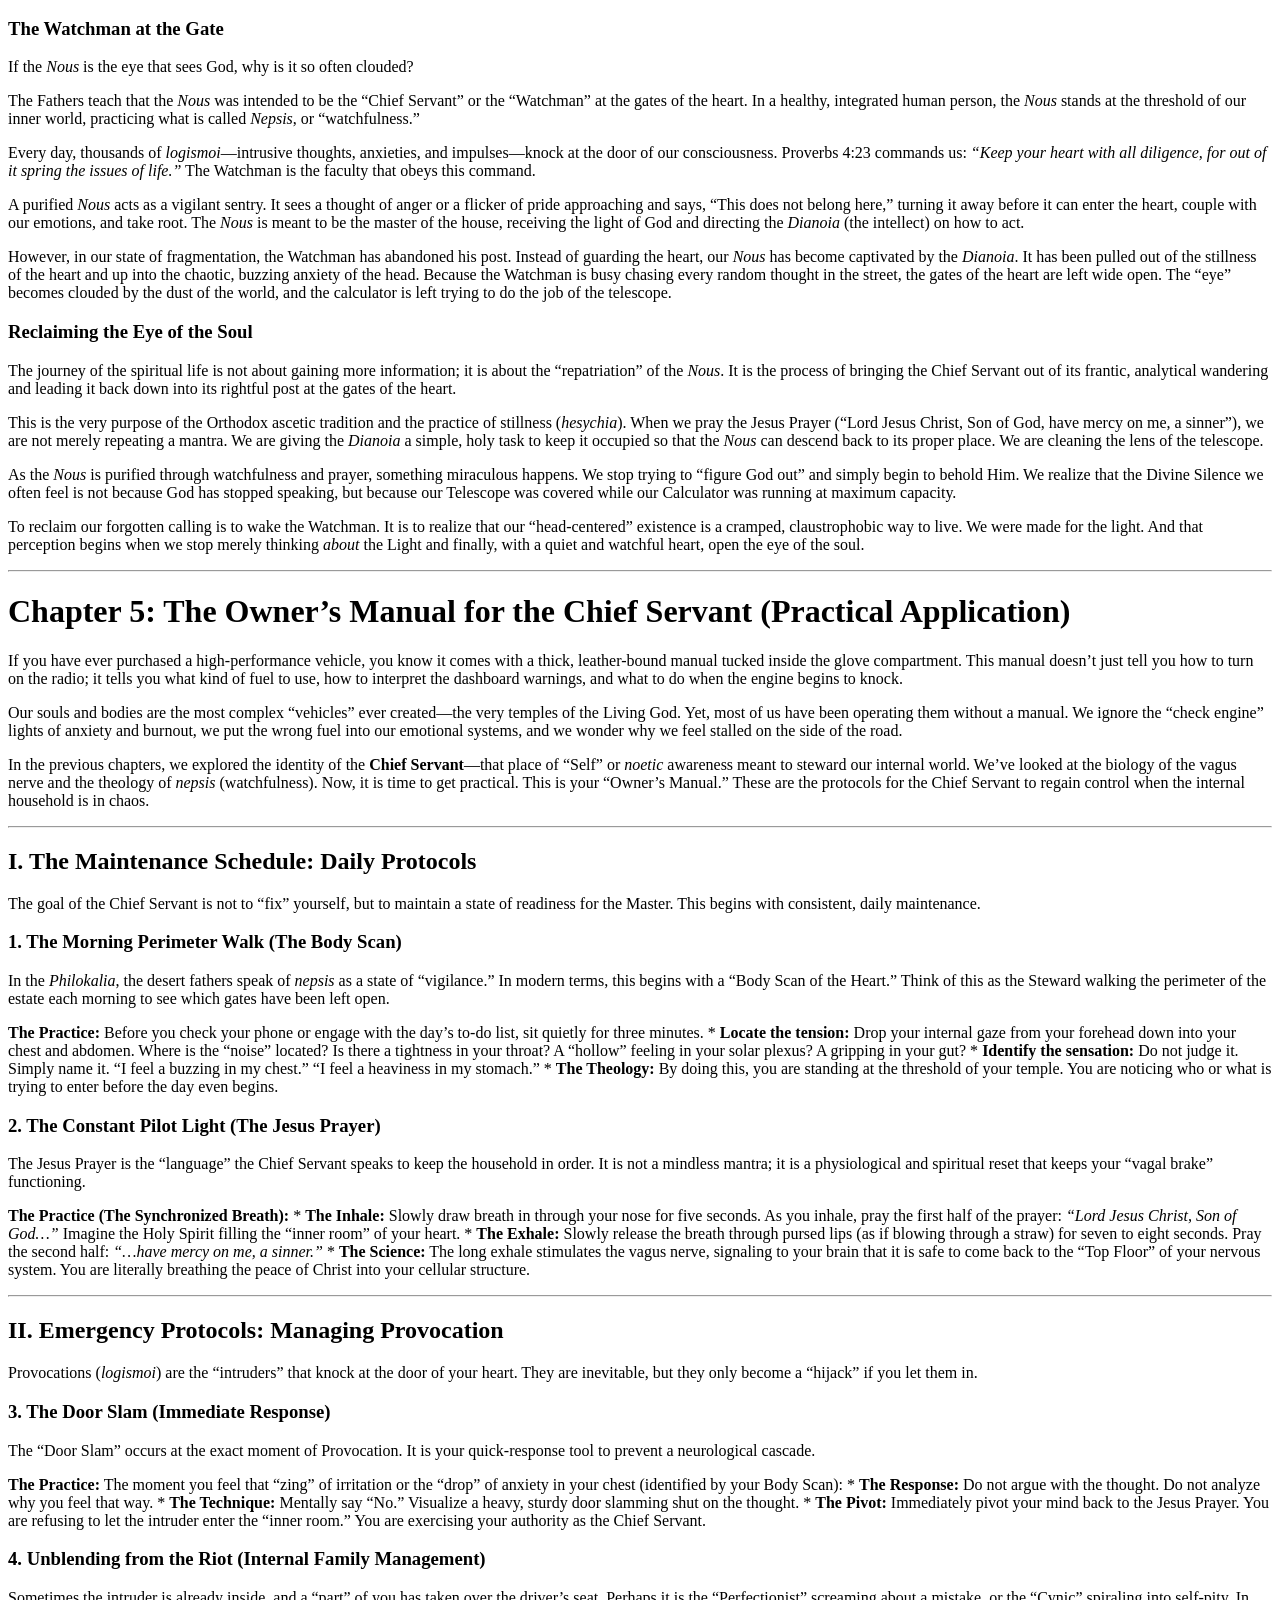
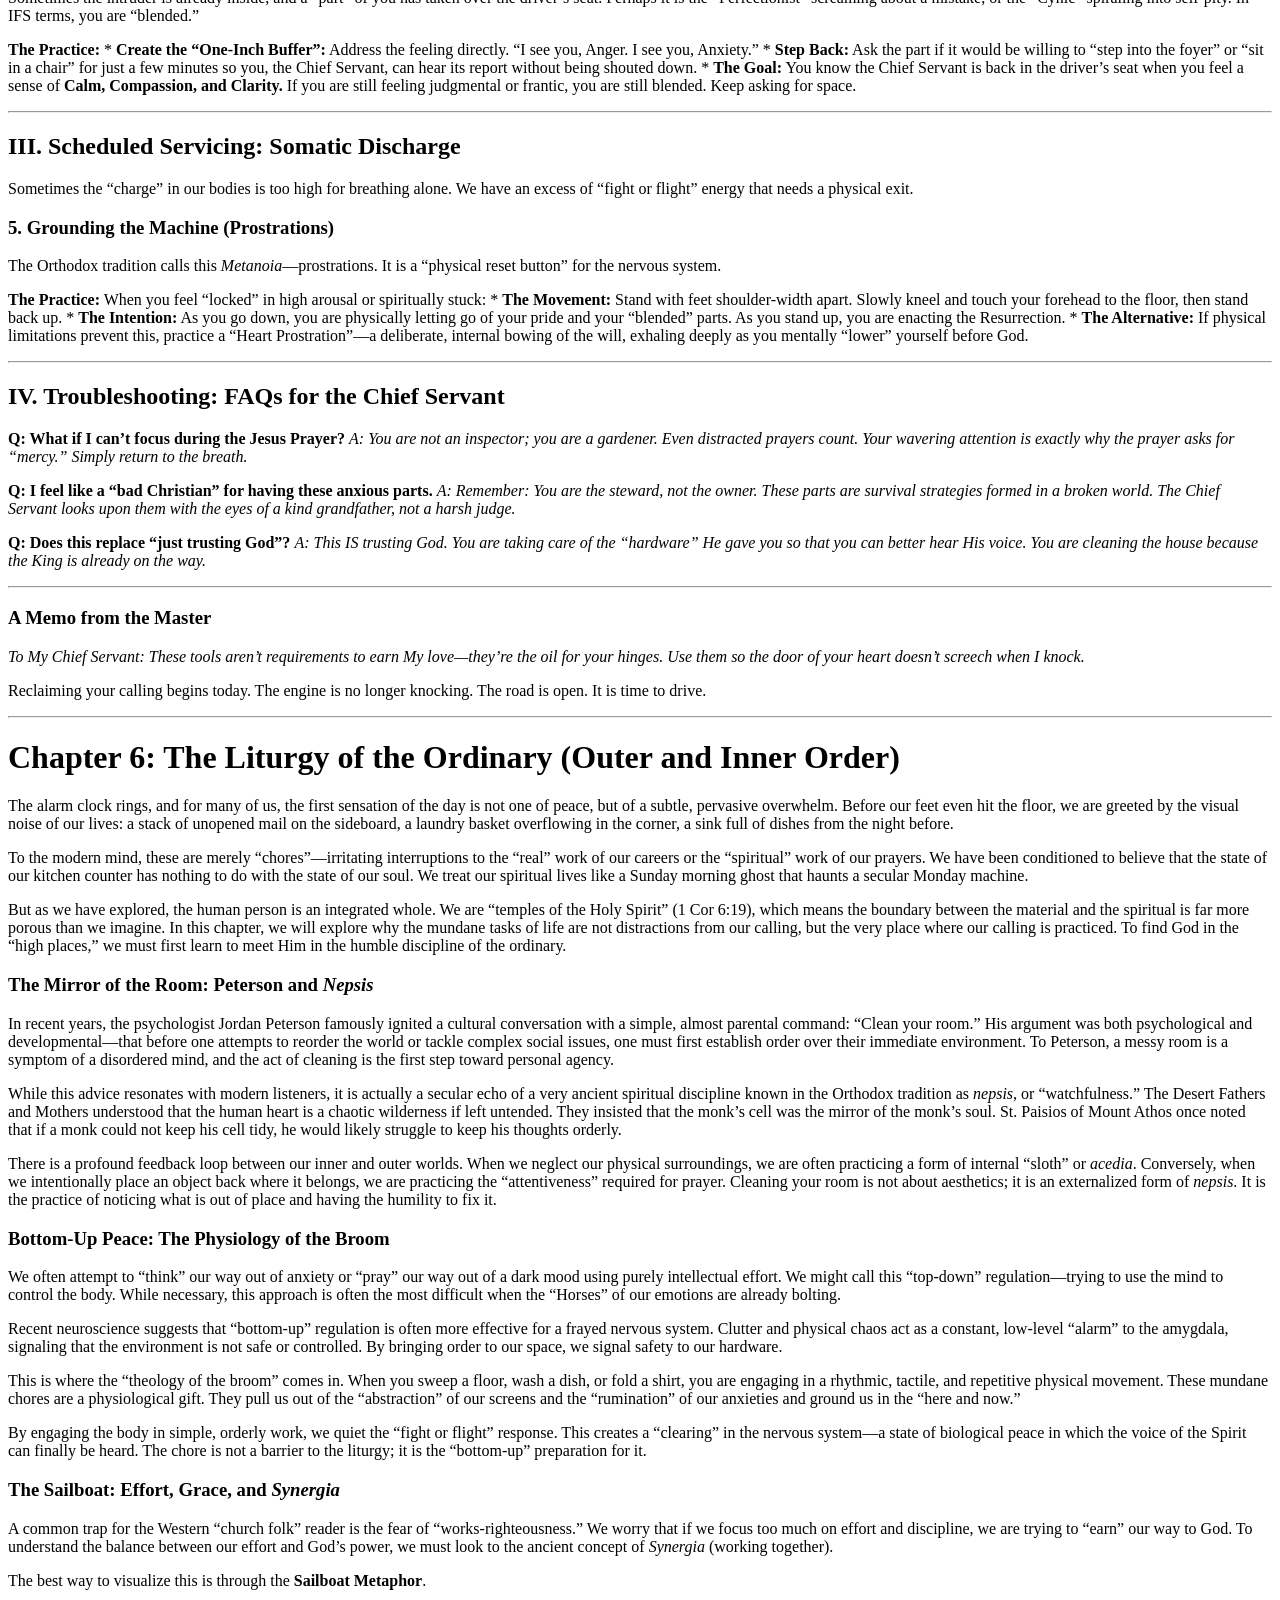
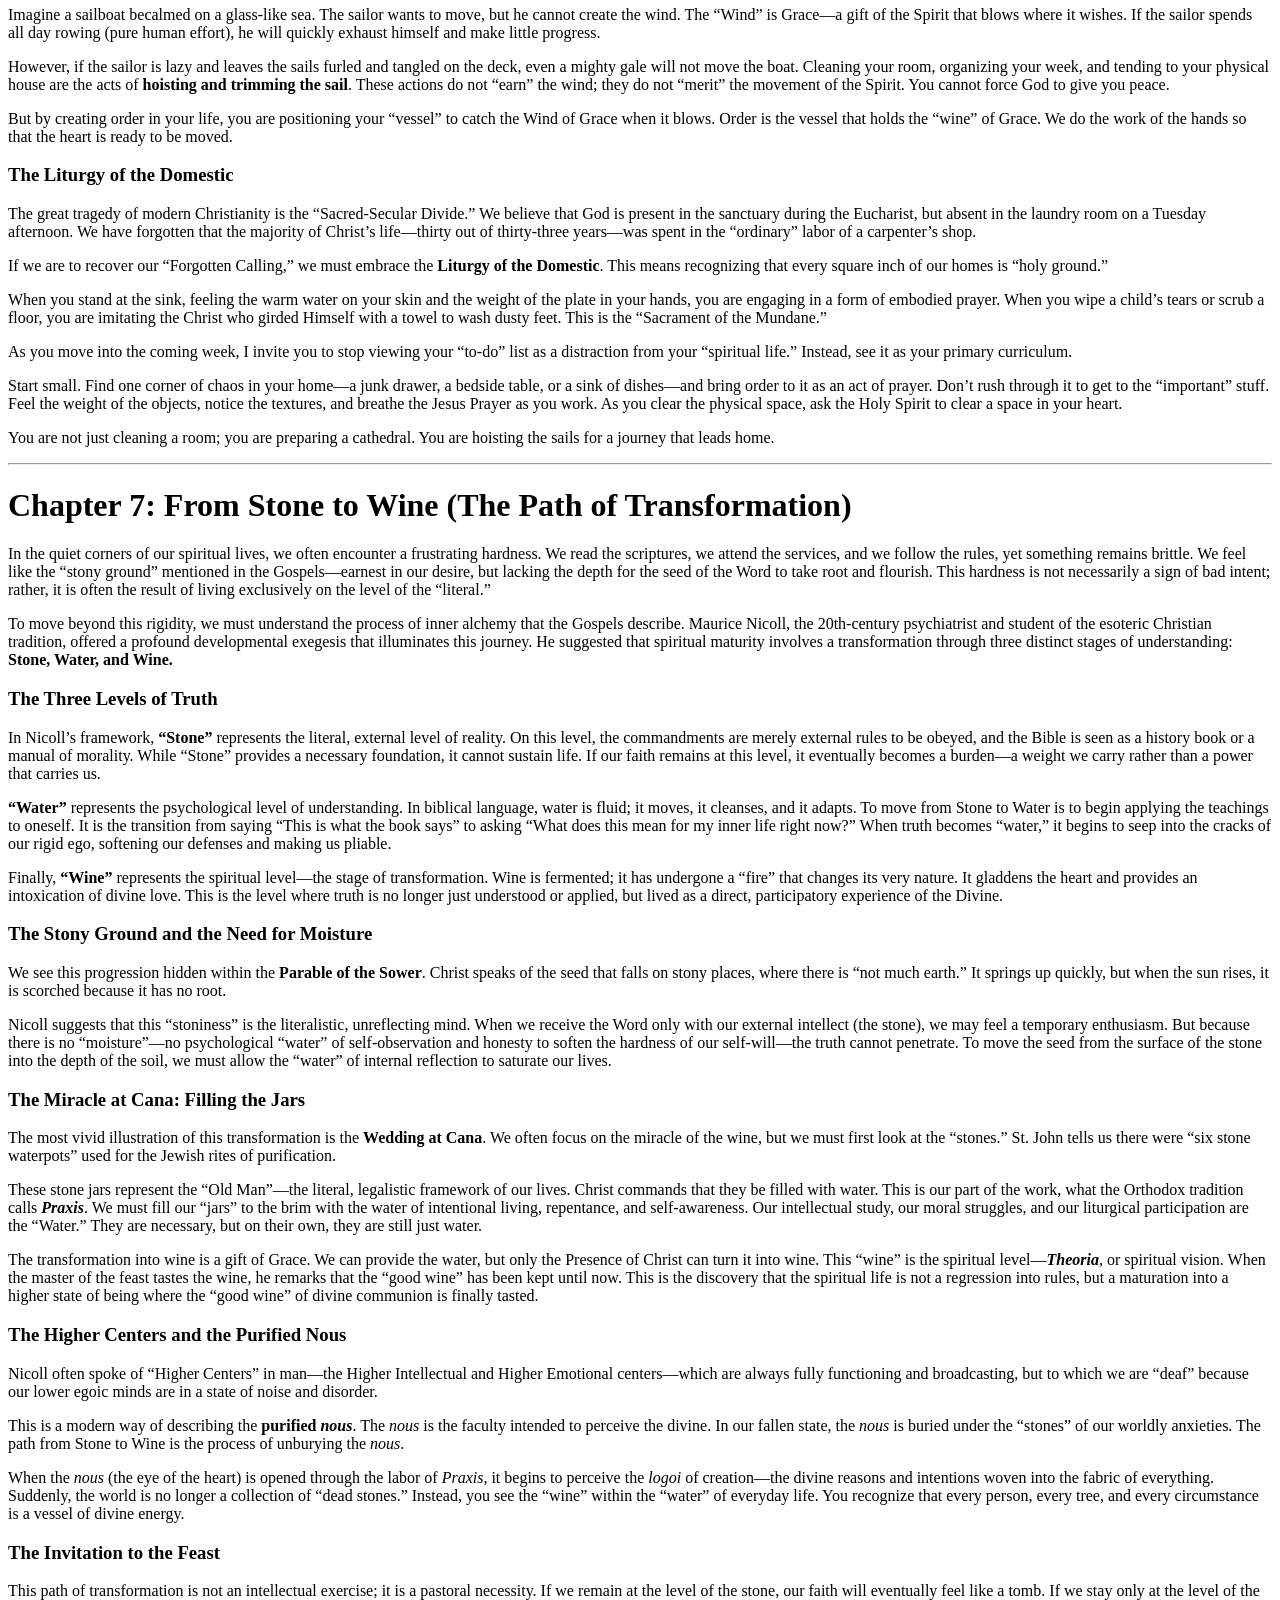
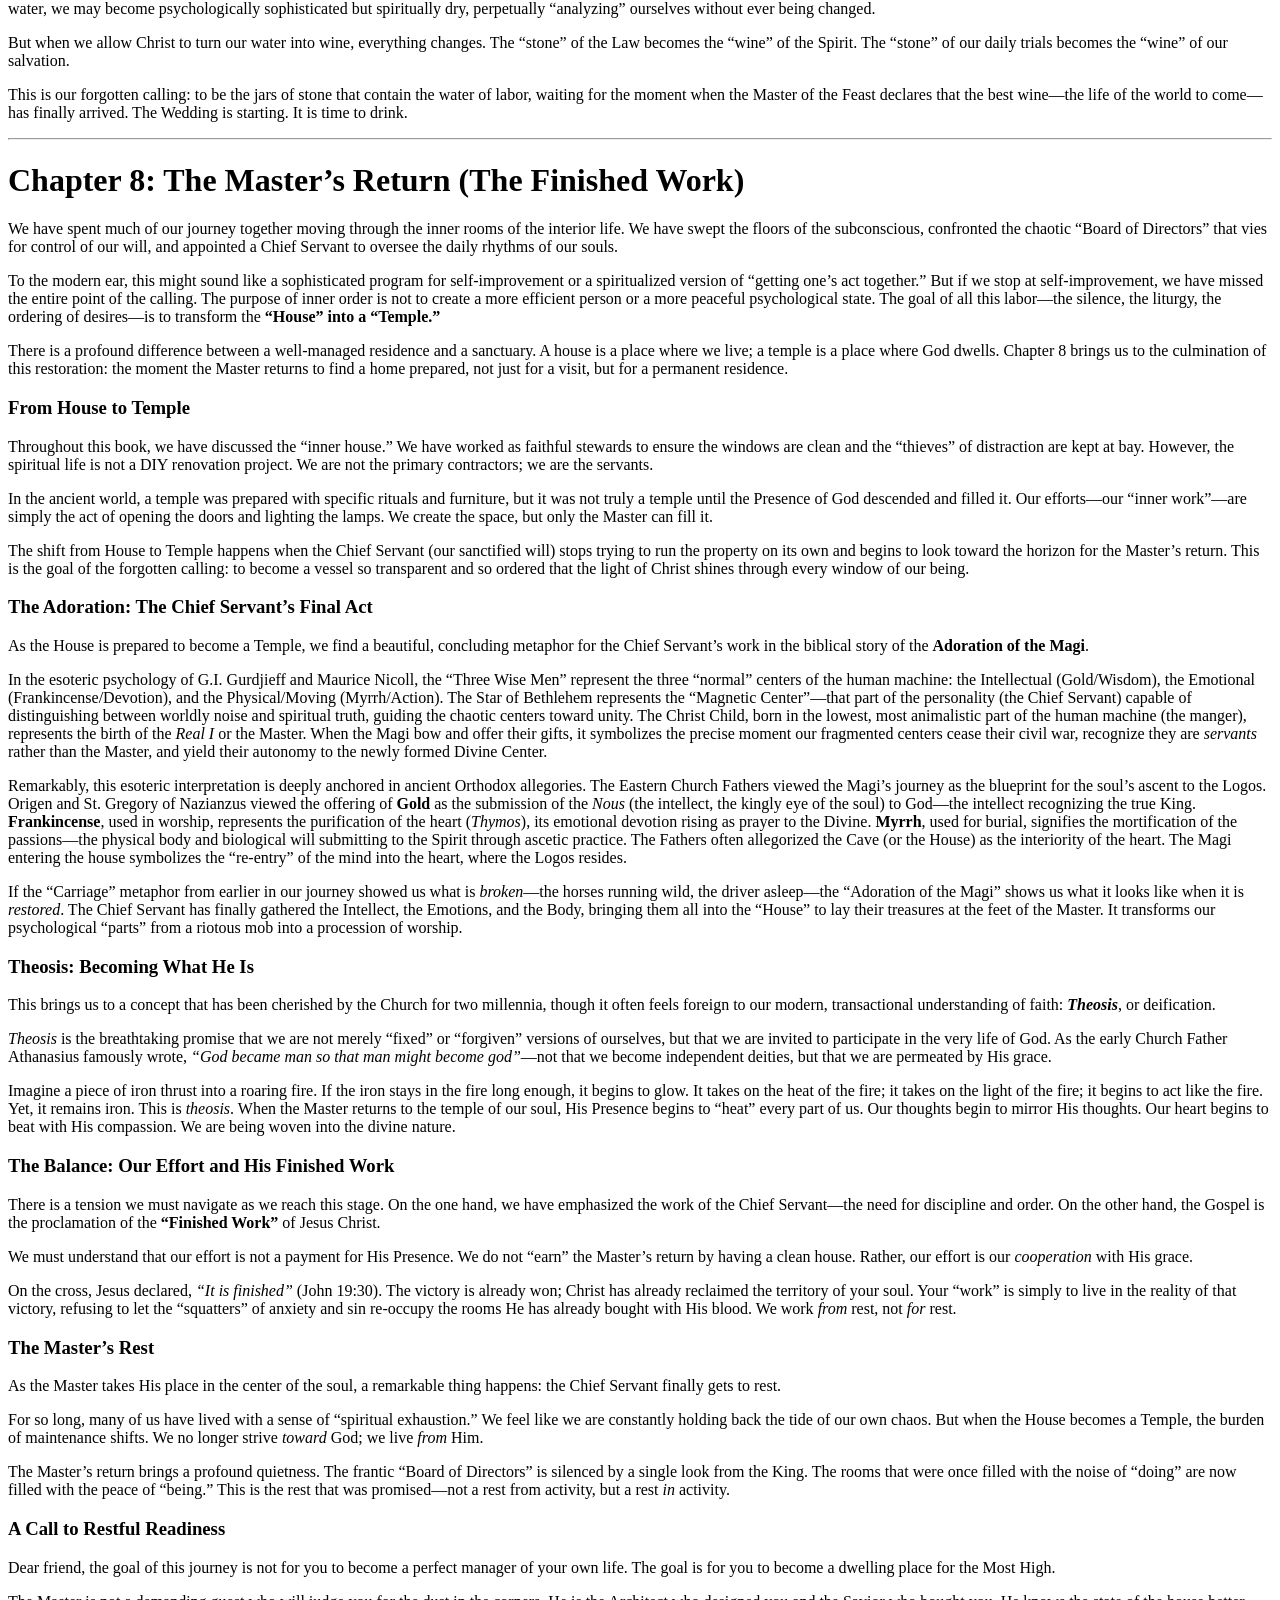
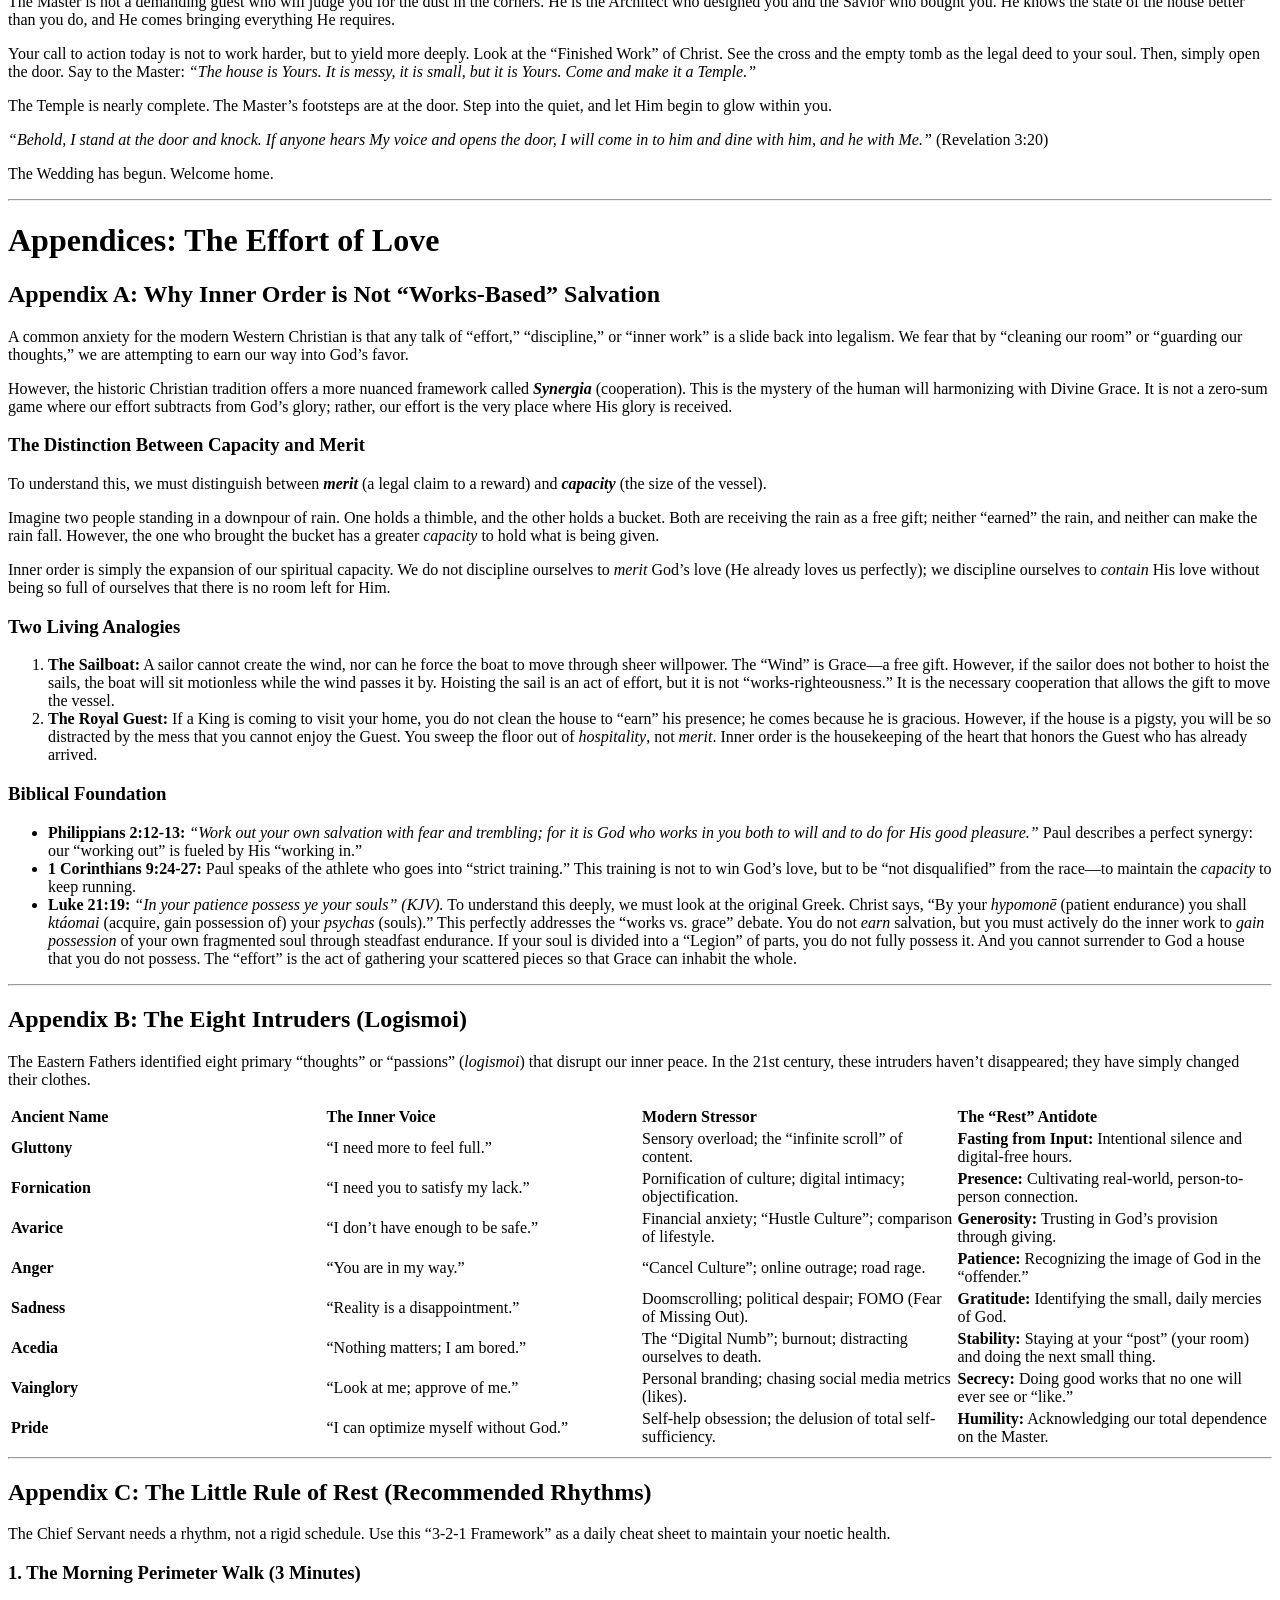
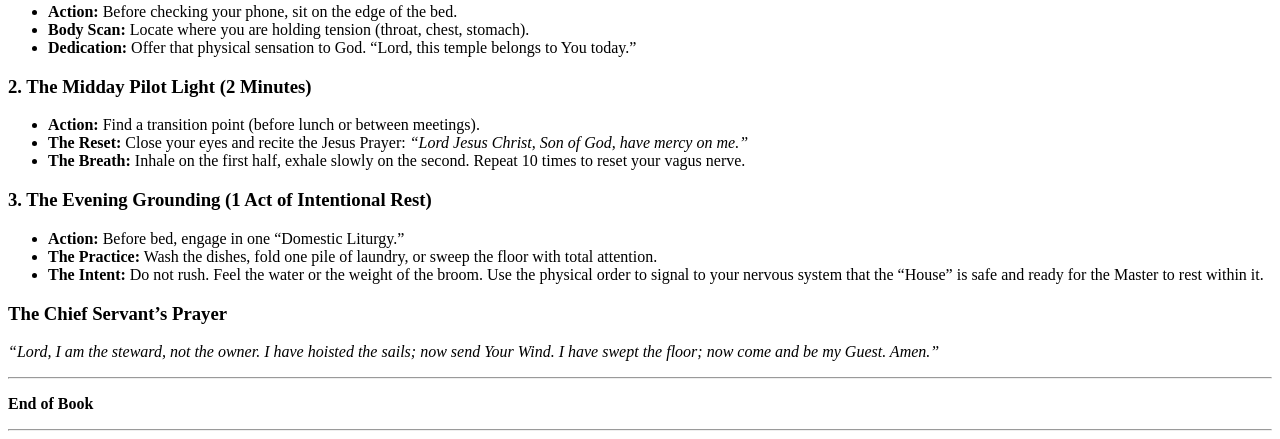
==== commit 81ec3e75: "Integrate Adoration of the Magi motif into Chapter 8" ====
--- a/our-forgotten-calling/index.html
+++ b/our-forgotten-calling/index.html
@@ -92,6 +92,7 @@
 <li><a href="#chapter-8-the-masters-return-the-finished-work">Chapter 8: The Master’s Return (The Finished Work)</a>
 <ul>
 <li><a href="#from-house-to-temple">From House to Temple</a></li>
+<li><a href="#the-adoration-the-chief-servants-final-act">The Adoration: The Chief Servant’s Final Act</a></li>
 <li><a href="#theosis-becoming-what-he-is">Theosis: Becoming What He Is</a></li>
 <li><a href="#the-balance-our-effort-and-his-finished-work">The Balance: Our Effort and His Finished Work</a></li>
 <li><a href="#the-masters-rest">The Master’s Rest</a></li>
@@ -335,6 +336,11 @@
 <p>Throughout this book, we have discussed the “inner house.” We have worked as faithful stewards to ensure the windows are clean and the “thieves” of distraction are kept at bay. However, the spiritual life is not a DIY renovation project. We are not the primary contractors; we are the servants.</p>
 <p>In the ancient world, a temple was prepared with specific rituals and furniture, but it was not truly a temple until the Presence of God descended and filled it. Our efforts—our “inner work”—are simply the act of opening the doors and lighting the lamps. We create the space, but only the Master can fill it.</p>
 <p>The shift from House to Temple happens when the Chief Servant (our sanctified will) stops trying to run the property on its own and begins to look toward the horizon for the Master’s return. This is the goal of the forgotten calling: to become a vessel so transparent and so ordered that the light of Christ shines through every window of our being.</p>
+<h3 id="the-adoration-the-chief-servants-final-act">The Adoration: The Chief Servant’s Final Act</h3>
+<p>As the House is prepared to become a Temple, we find a beautiful, concluding metaphor for the Chief Servant’s work in the biblical story of the <strong>Adoration of the Magi</strong>.</p>
+<p>In the esoteric psychology of G.I. Gurdjieff and Maurice Nicoll, the “Three Wise Men” represent the three “normal” centers of the human machine: the Intellectual (Gold/Wisdom), the Emotional (Frankincense/Devotion), and the Physical/Moving (Myrrh/Action). The Star of Bethlehem represents the “Magnetic Center”—that part of the personality (the Chief Servant) capable of distinguishing between worldly noise and spiritual truth, guiding the chaotic centers toward unity. The Christ Child, born in the lowest, most animalistic part of the human machine (the manger), represents the birth of the <em>Real I</em> or the Master. When the Magi bow and offer their gifts, it symbolizes the precise moment our fragmented centers cease their civil war, recognize they are <em>servants</em> rather than the Master, and yield their autonomy to the newly formed Divine Center.</p>
+<p>Remarkably, this esoteric interpretation is deeply anchored in ancient Orthodox allegories. The Eastern Church Fathers viewed the Magi’s journey as the blueprint for the soul’s ascent to the Logos. Origen and St. Gregory of Nazianzus viewed the offering of <strong>Gold</strong> as the submission of the <em>Nous</em> (the intellect, the kingly eye of the soul) to God—the intellect recognizing the true King. <strong>Frankincense</strong>, used in worship, represents the purification of the heart (<em>Thymos</em>), its emotional devotion rising as prayer to the Divine. <strong>Myrrh</strong>, used for burial, signifies the mortification of the passions—the physical body and biological will submitting to the Spirit through ascetic practice. The Fathers often allegorized the Cave (or the House) as the interiority of the heart. The Magi entering the house symbolizes the “re-entry” of the mind into the heart, where the Logos resides.</p>
+<p>If the “Carriage” metaphor from earlier in our journey showed us what is <em>broken</em>—the horses running wild, the driver asleep—the “Adoration of the Magi” shows us what it looks like when it is <em>restored</em>. The Chief Servant has finally gathered the Intellect, the Emotions, and the Body, bringing them all into the “House” to lay their treasures at the feet of the Master. It transforms our psychological “parts” from a riotous mob into a procession of worship.</p>
 <h3 id="theosis-becoming-what-he-is">Theosis: Becoming What He Is</h3>
 <p>This brings us to a concept that has been cherished by the Church for two millennia, though it often feels foreign to our modern, transactional understanding of faith: <strong><em>Theosis</em></strong>, or deification.</p>
 <p><em>Theosis</em> is the breathtaking promise that we are not merely “fixed” or “forgiven” versions of ourselves, but that we are invited to participate in the very life of God. As the early Church Father Athanasius famously wrote, <em>“God became man so that man might become god”</em>—not that we become independent deities, but that we are permeated by His grace.</p>
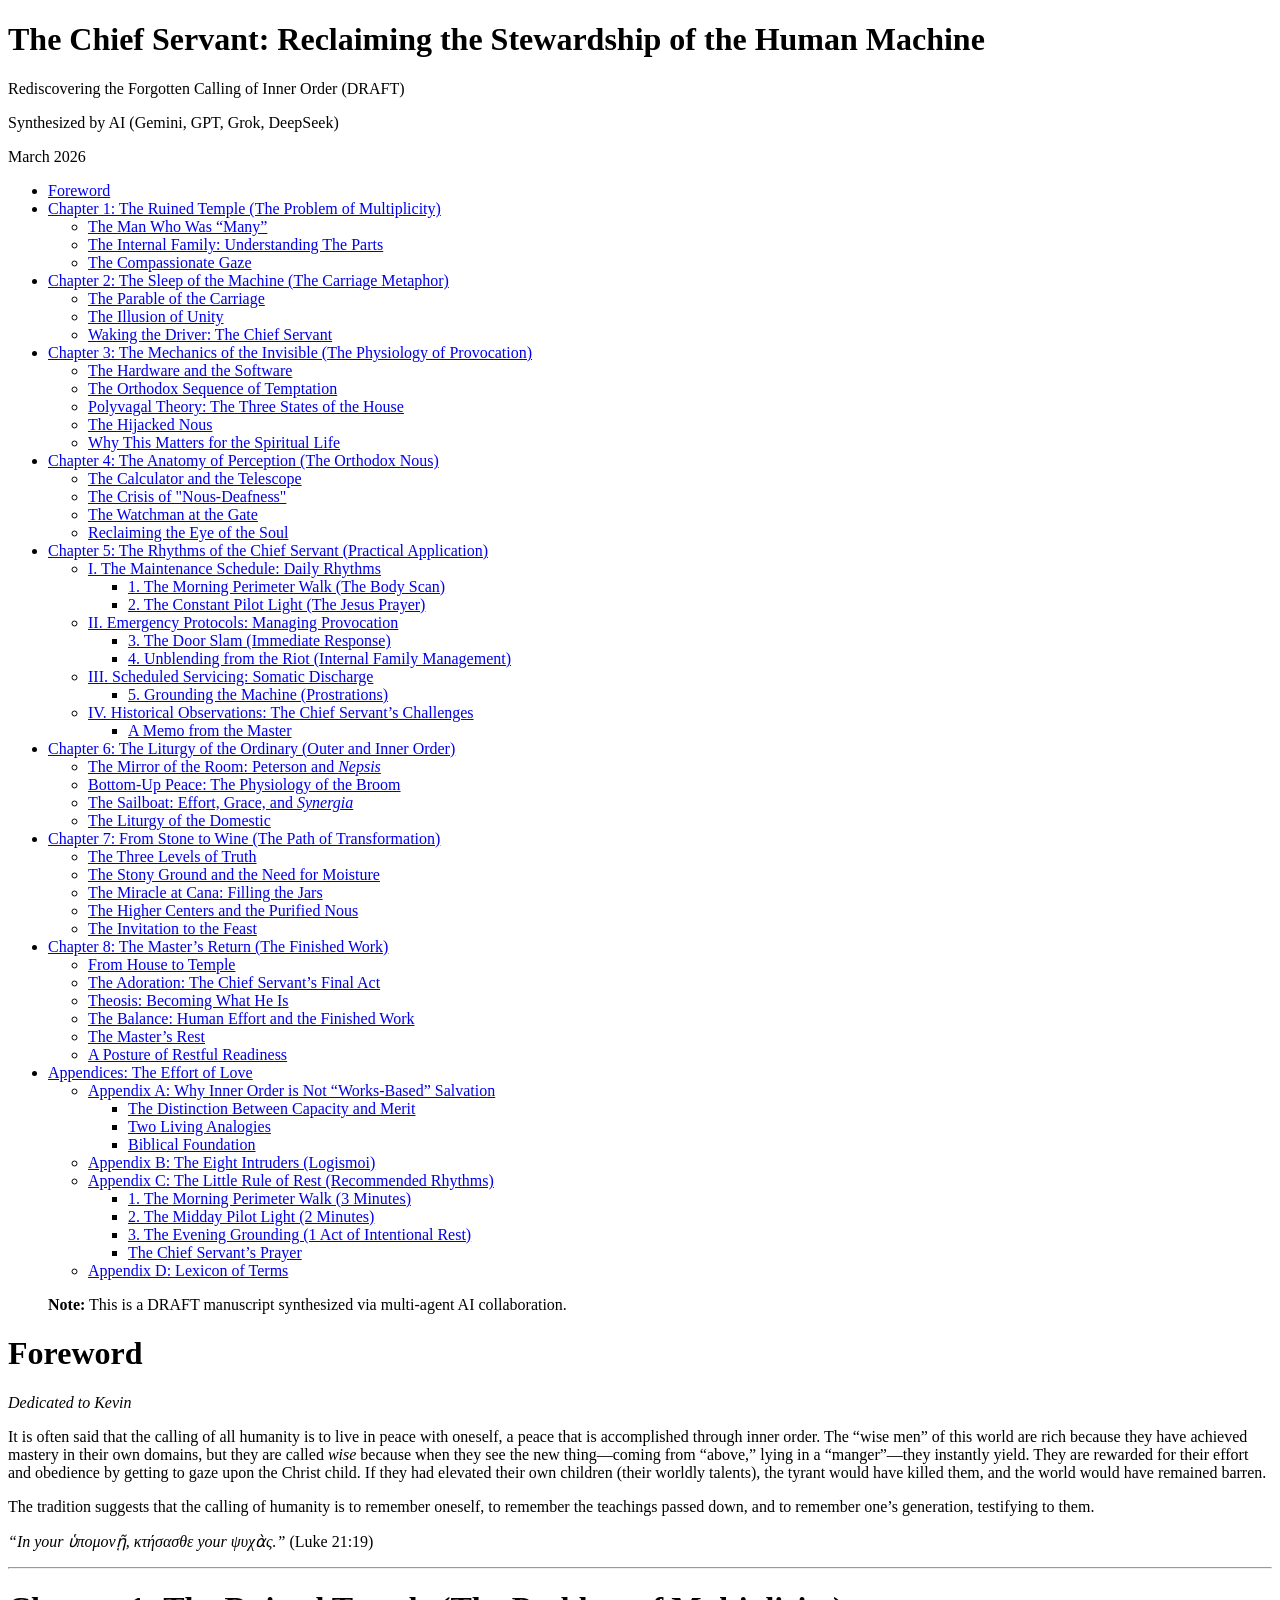
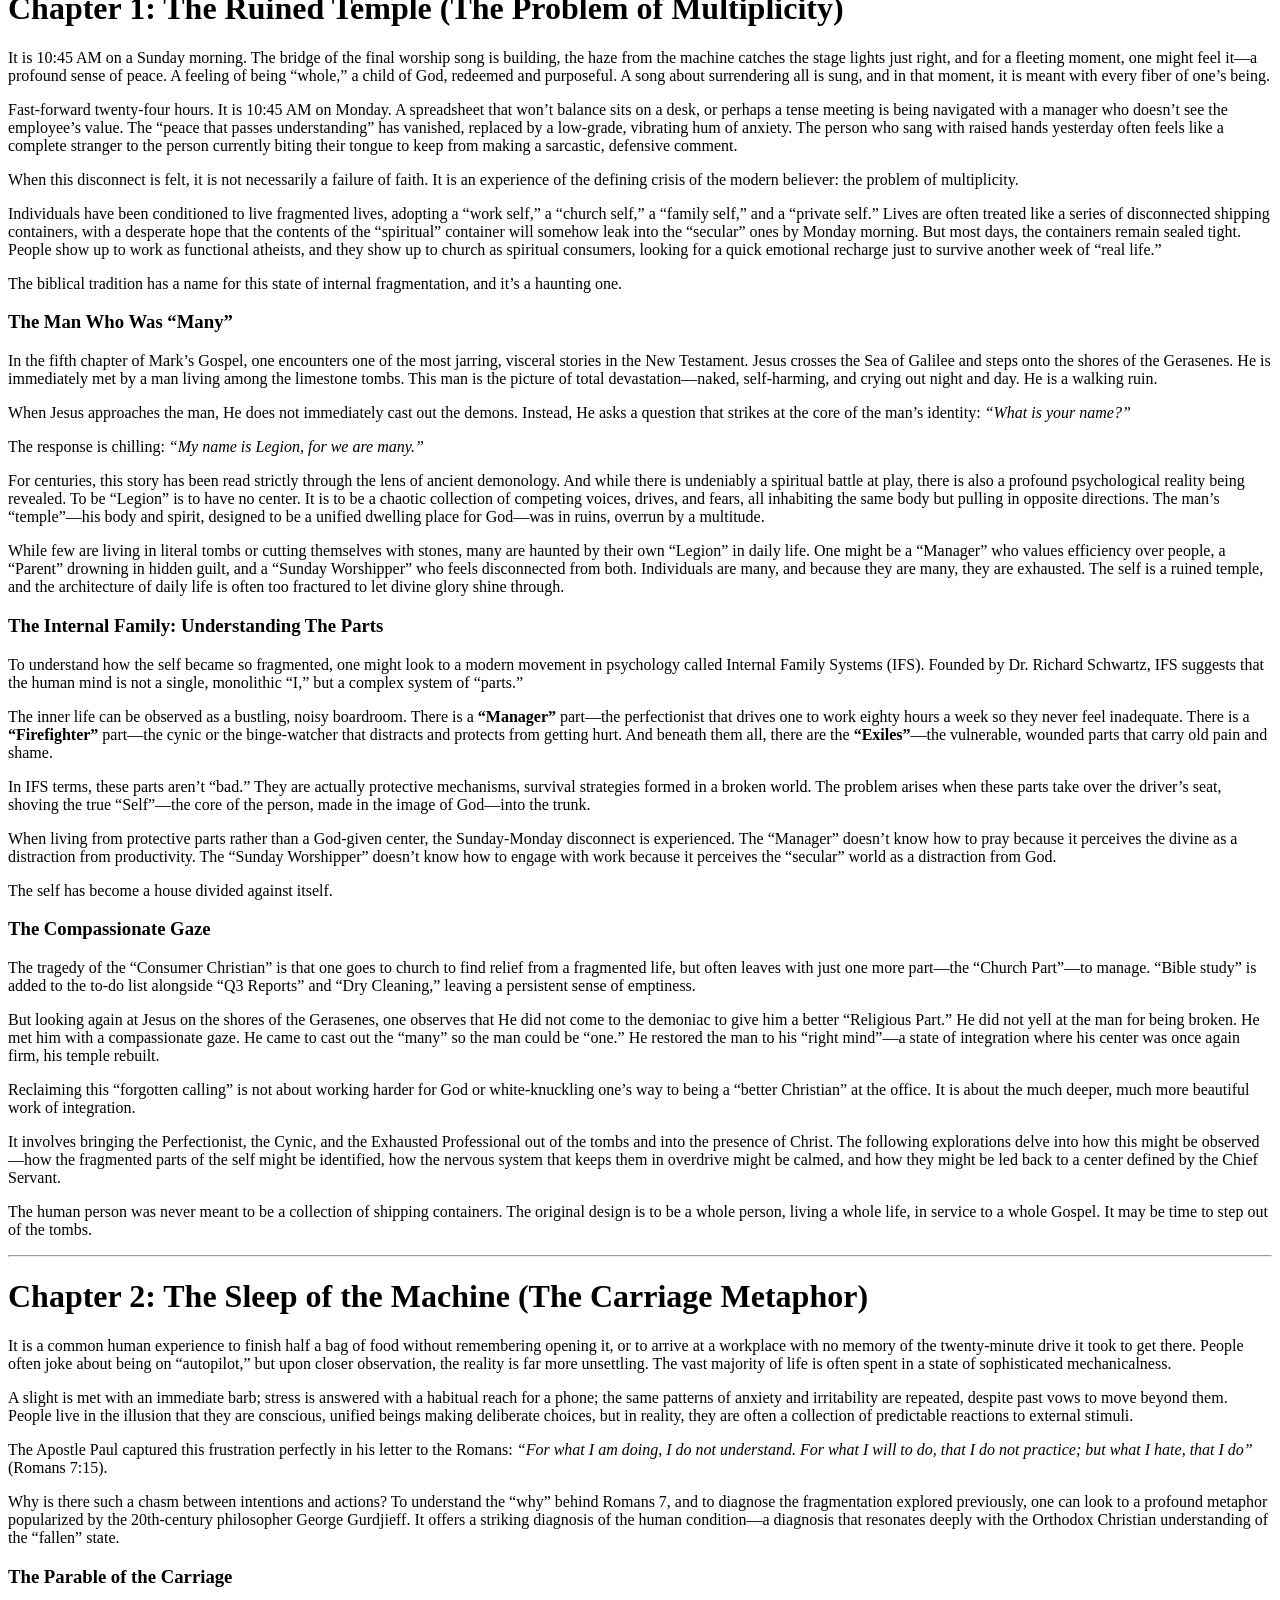
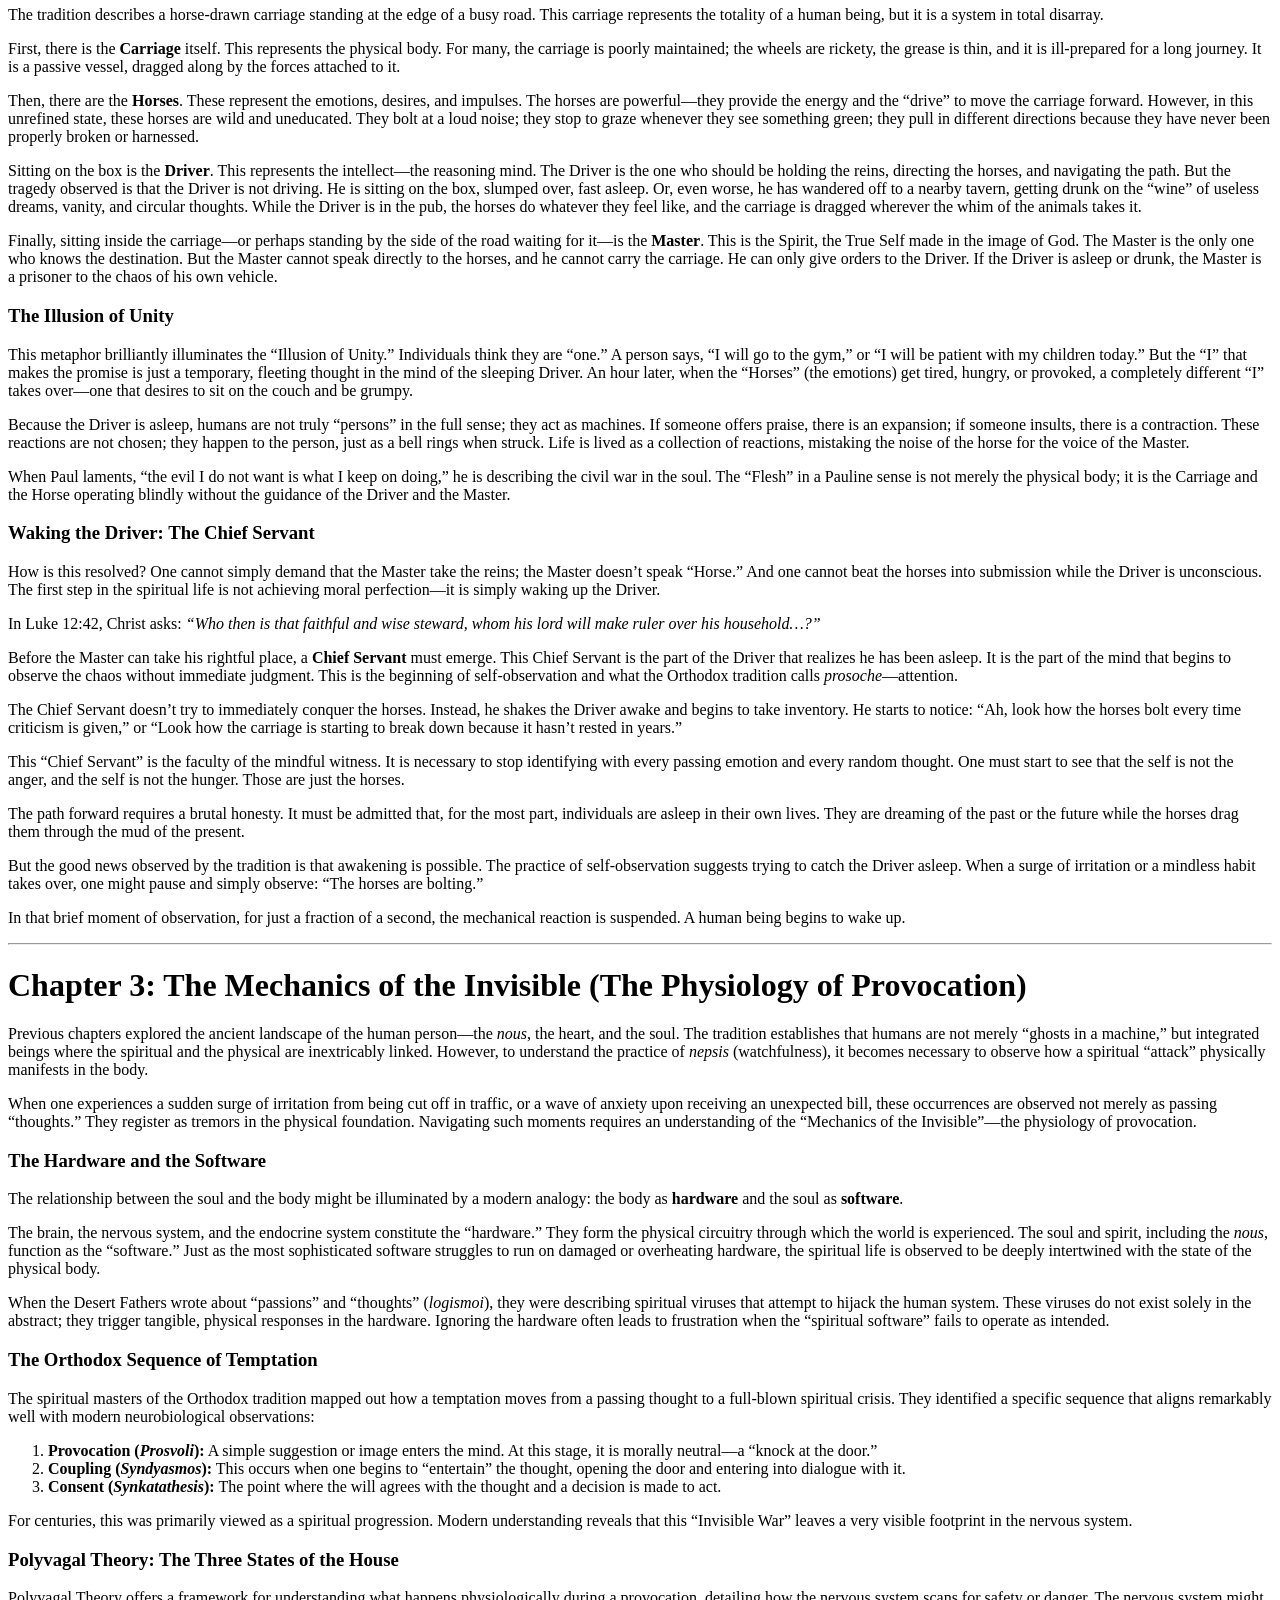
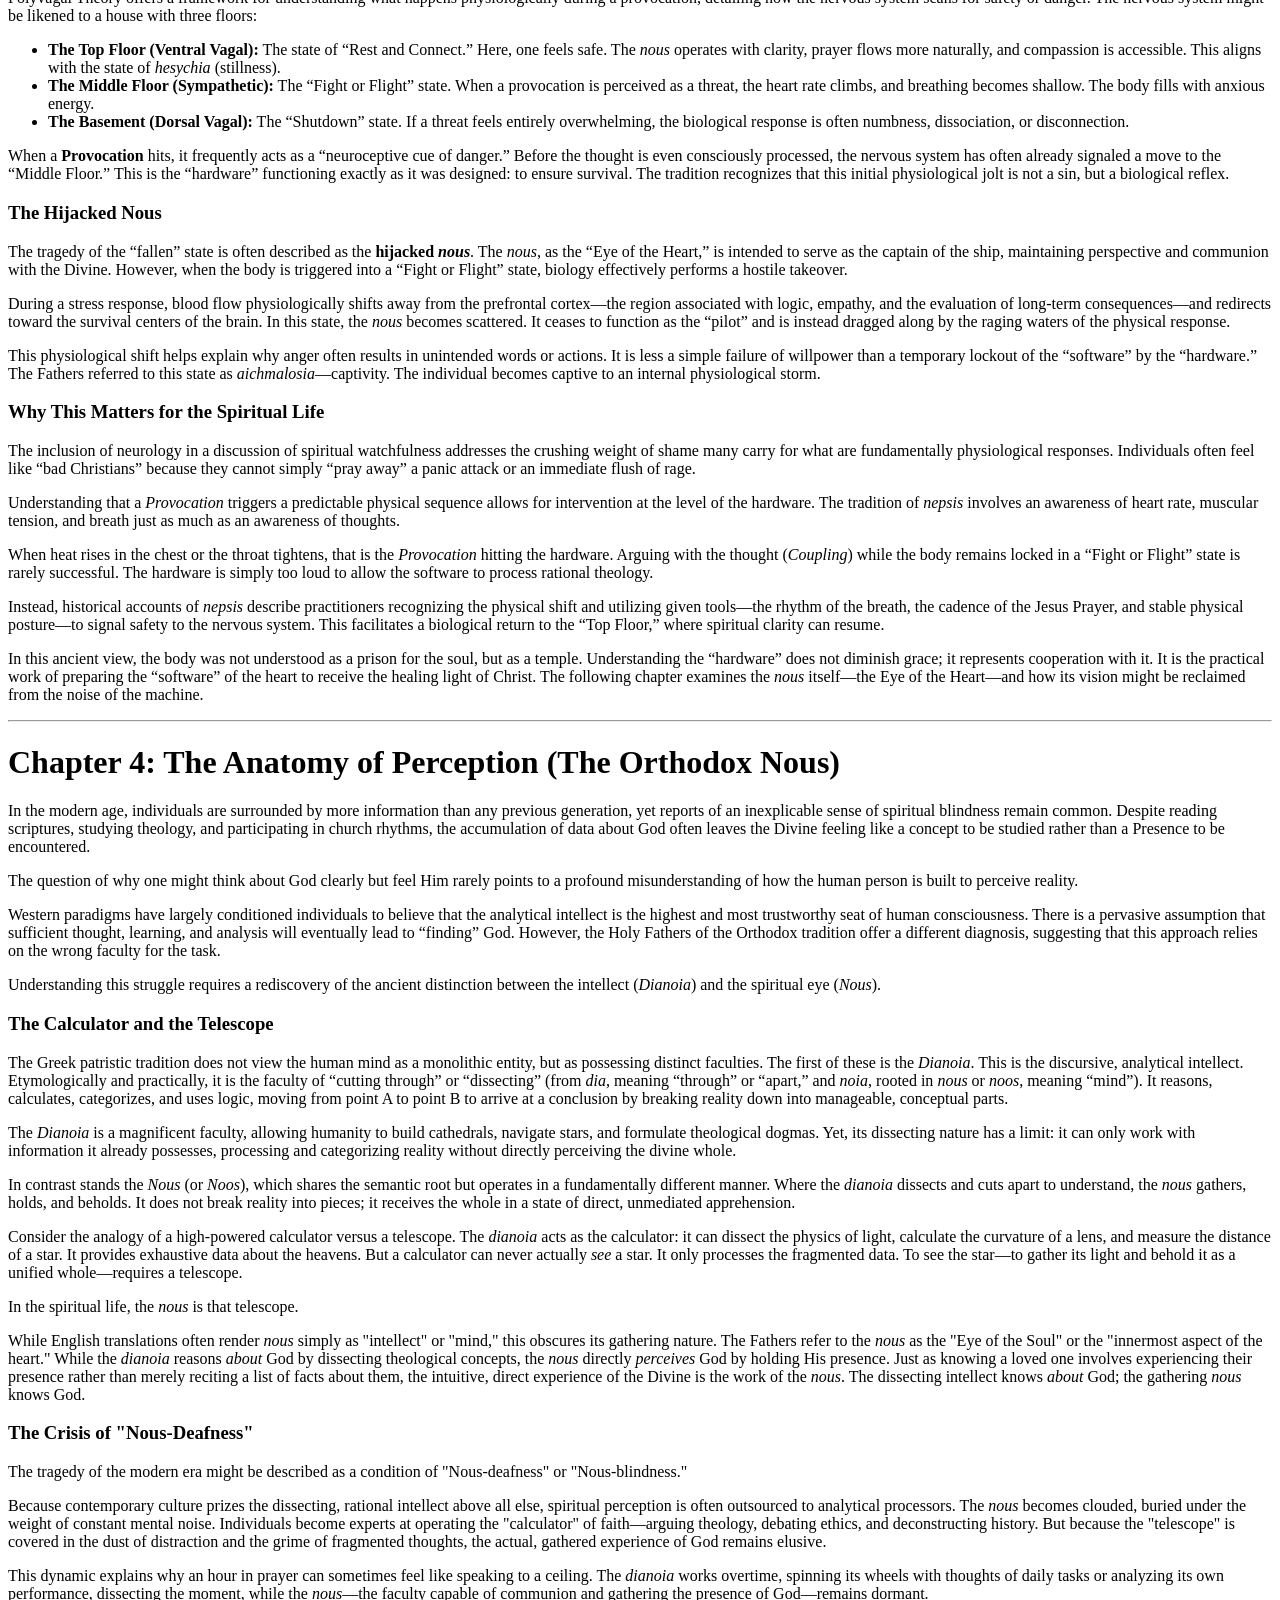
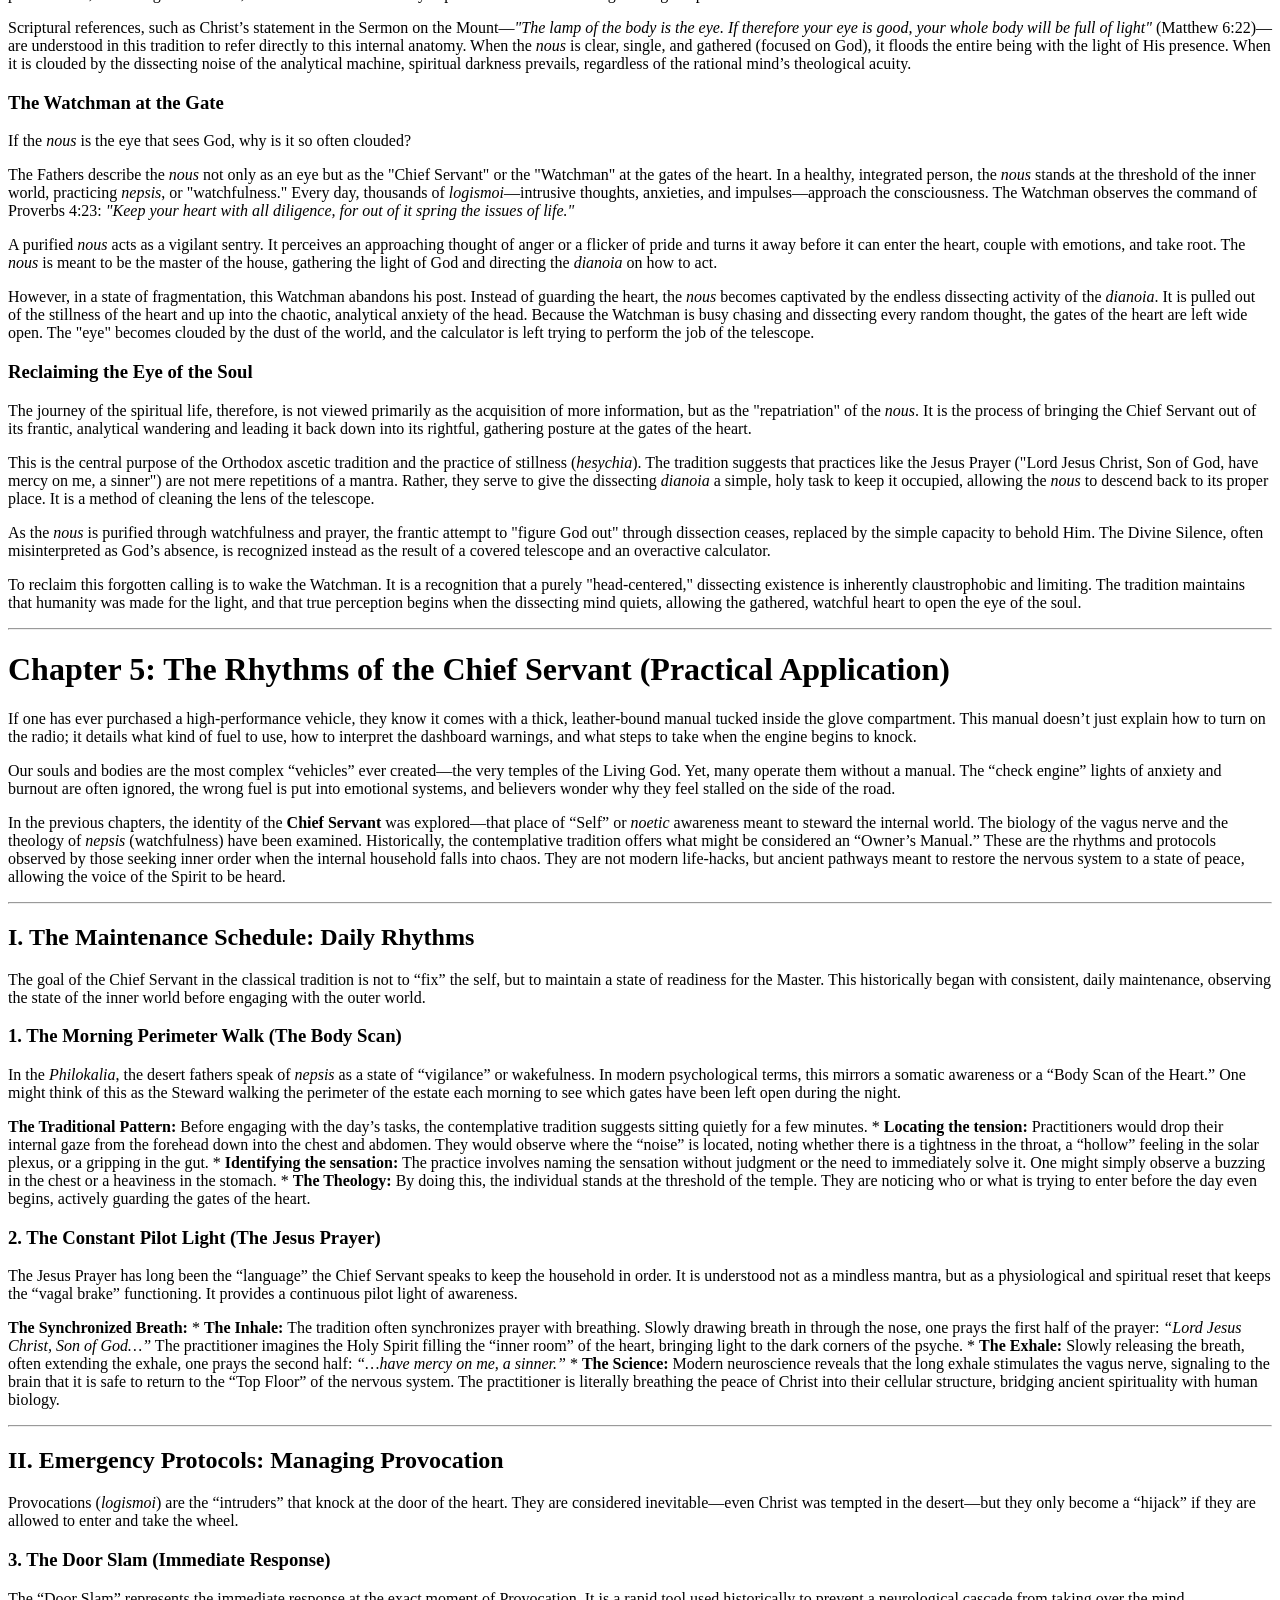
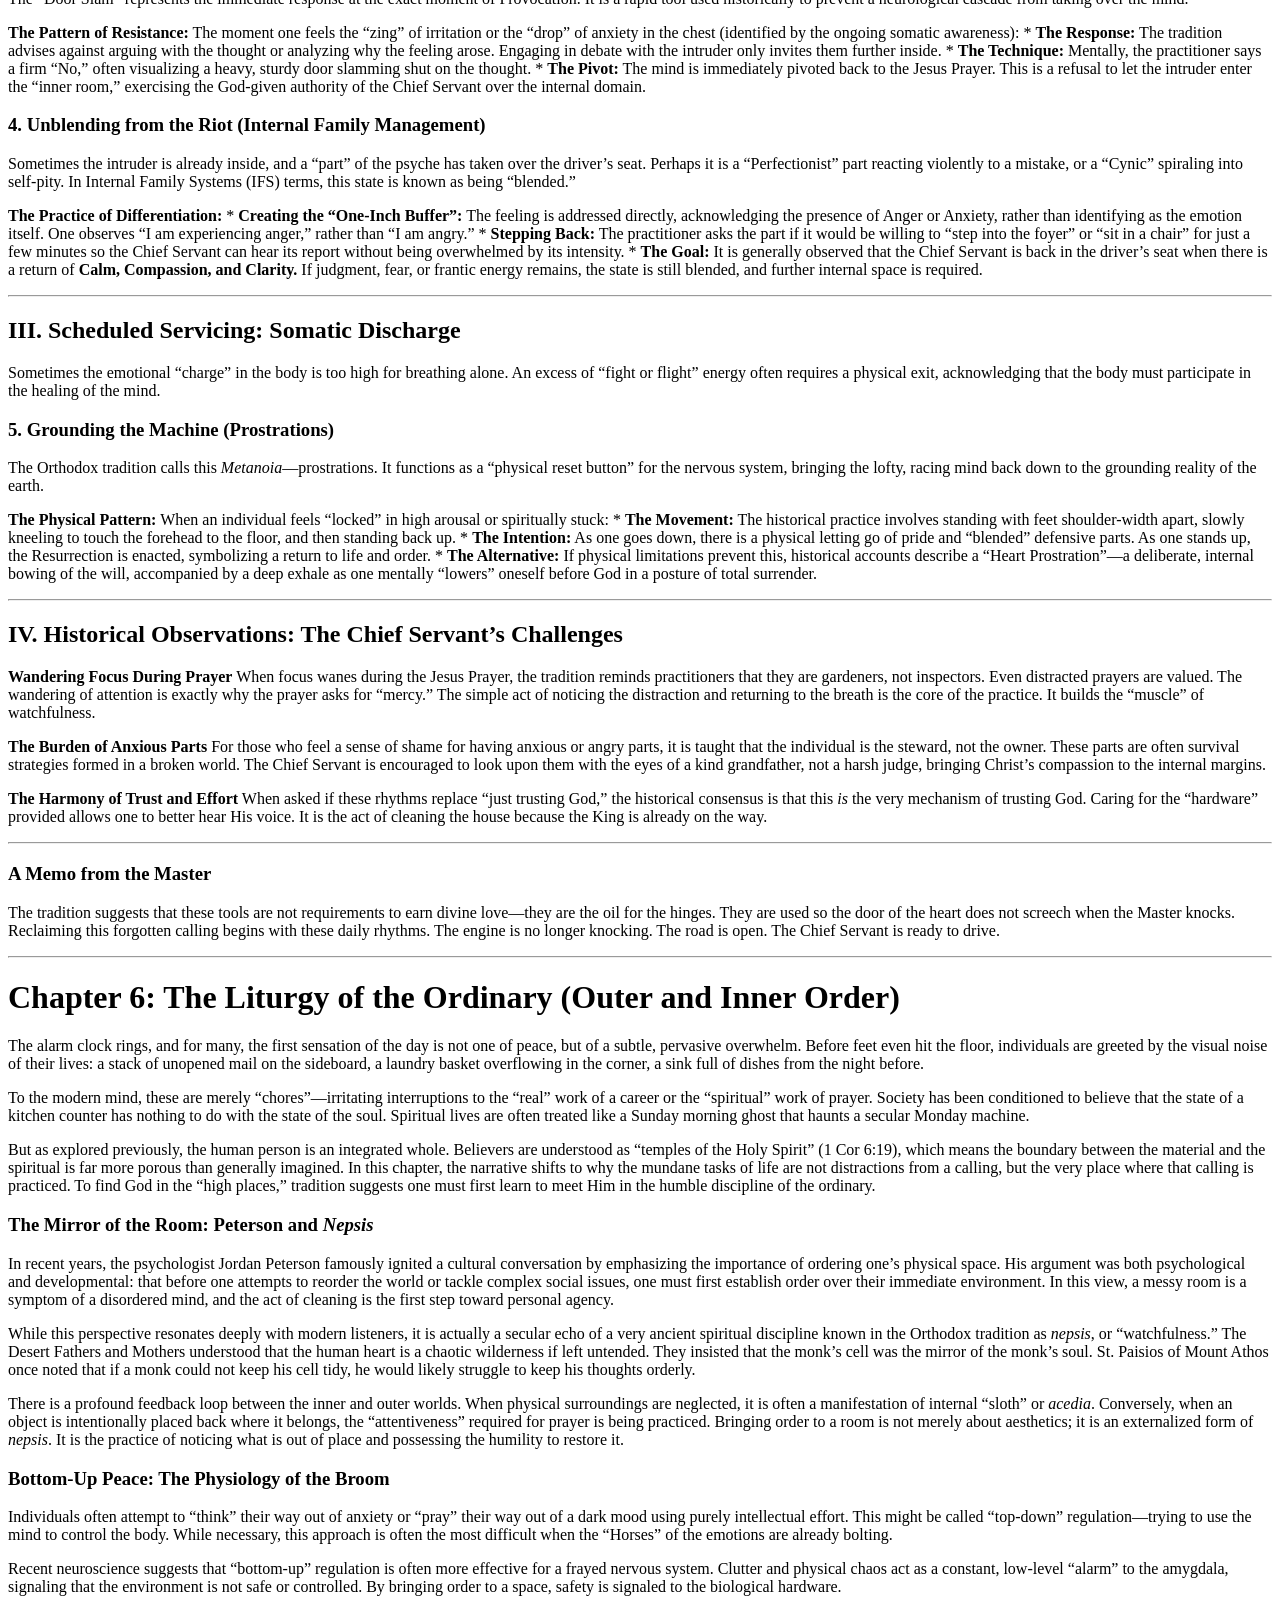
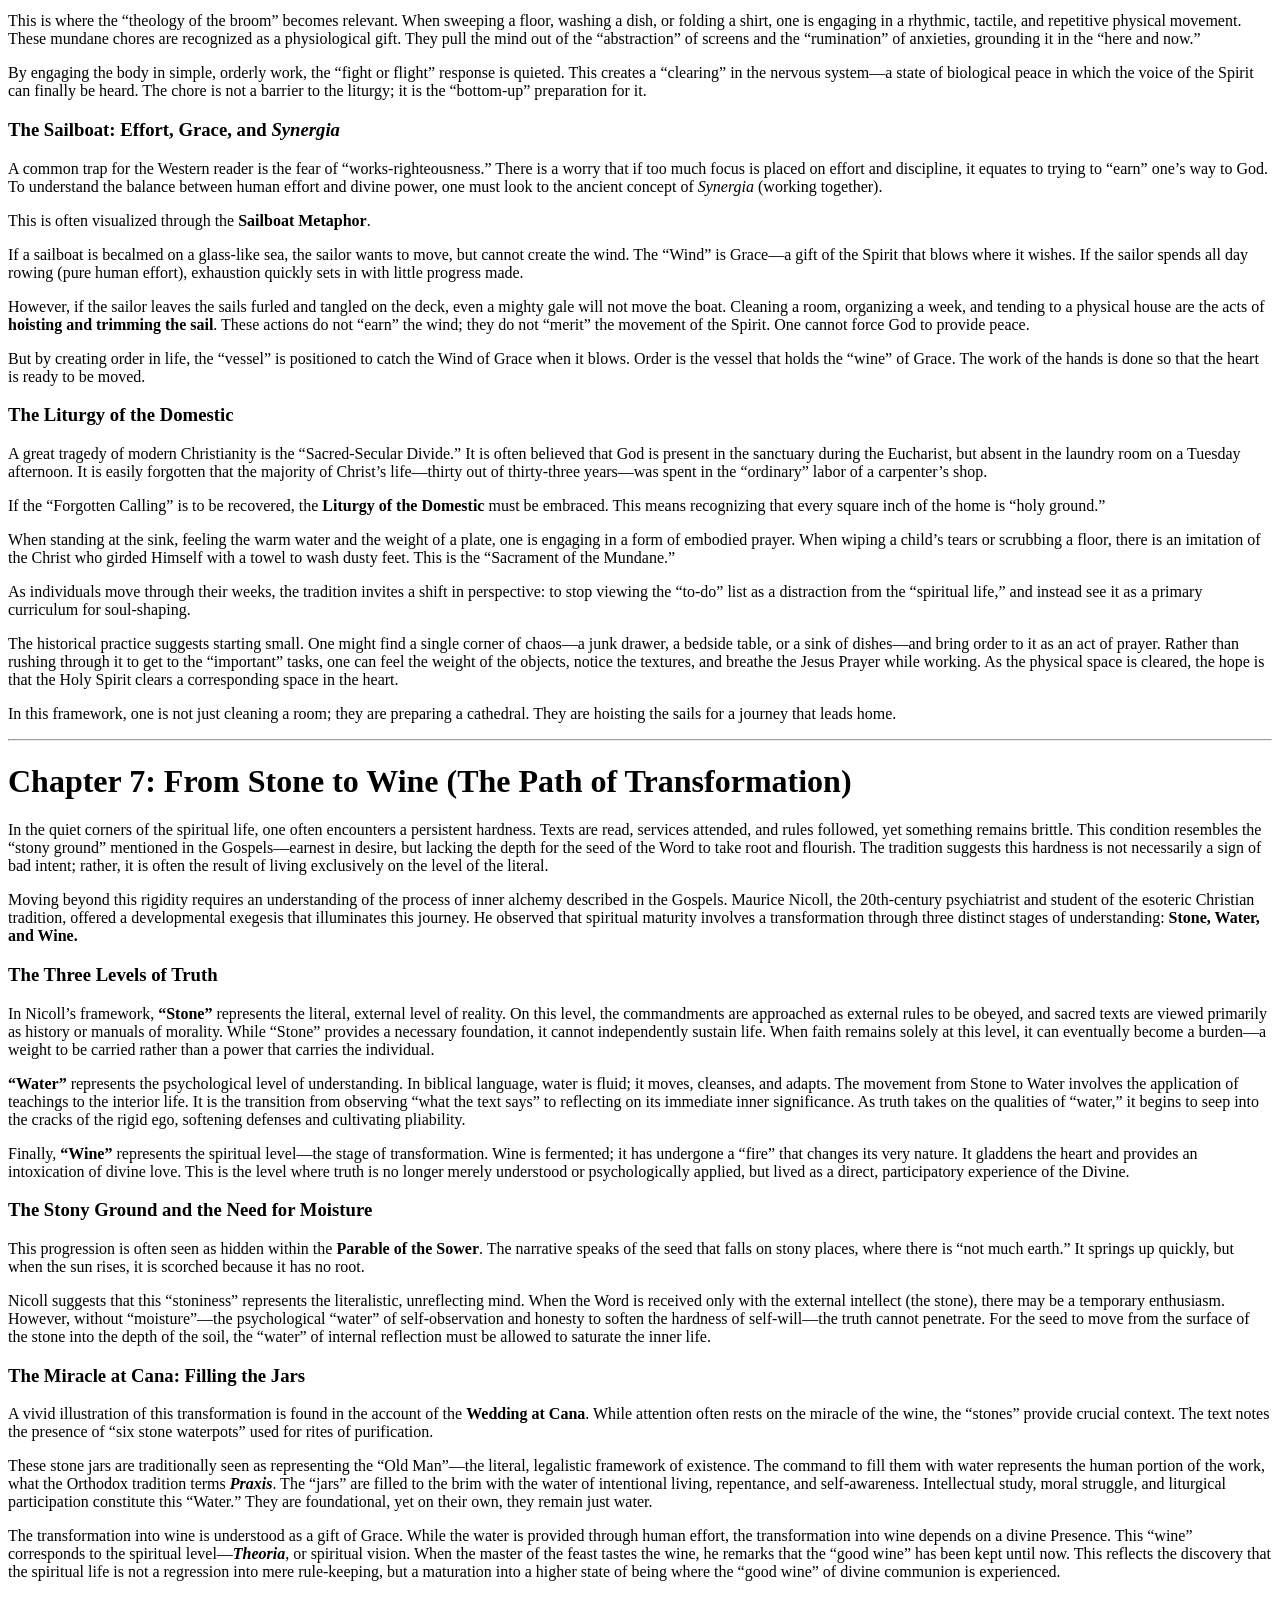
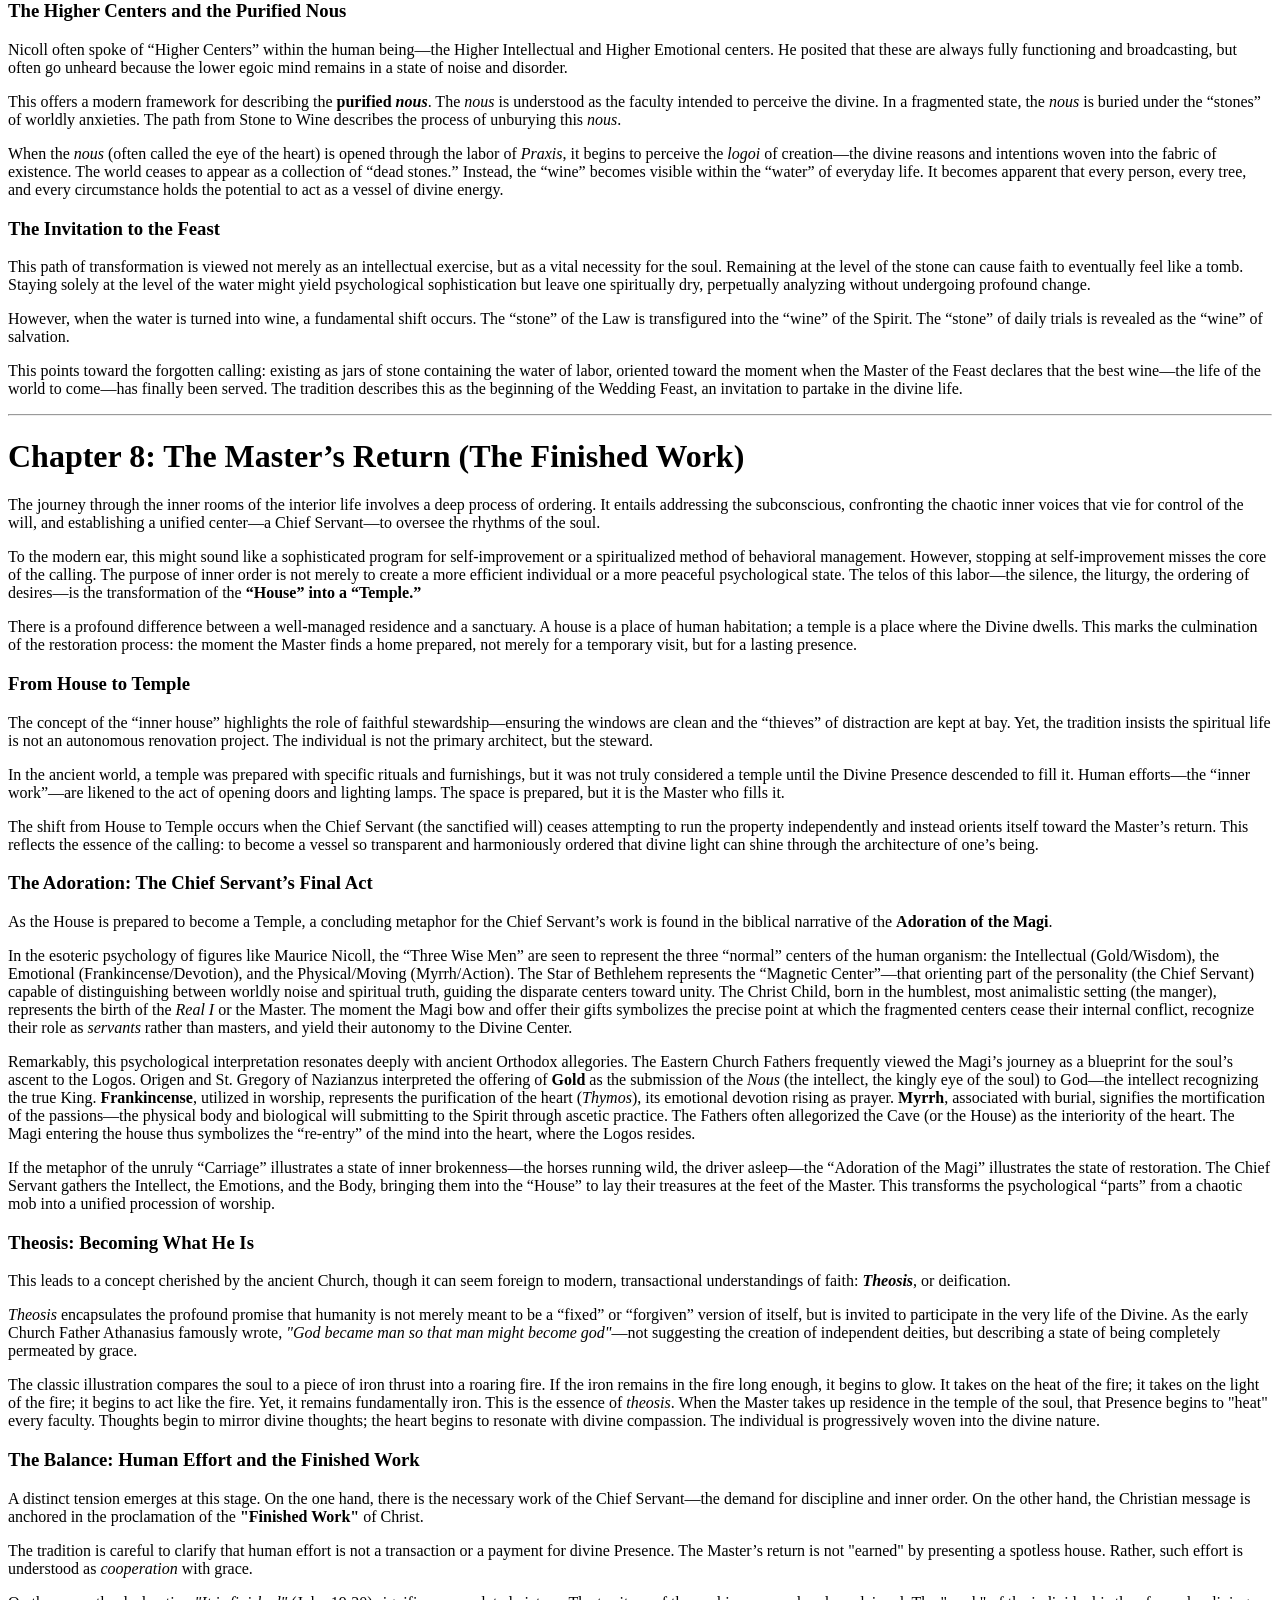
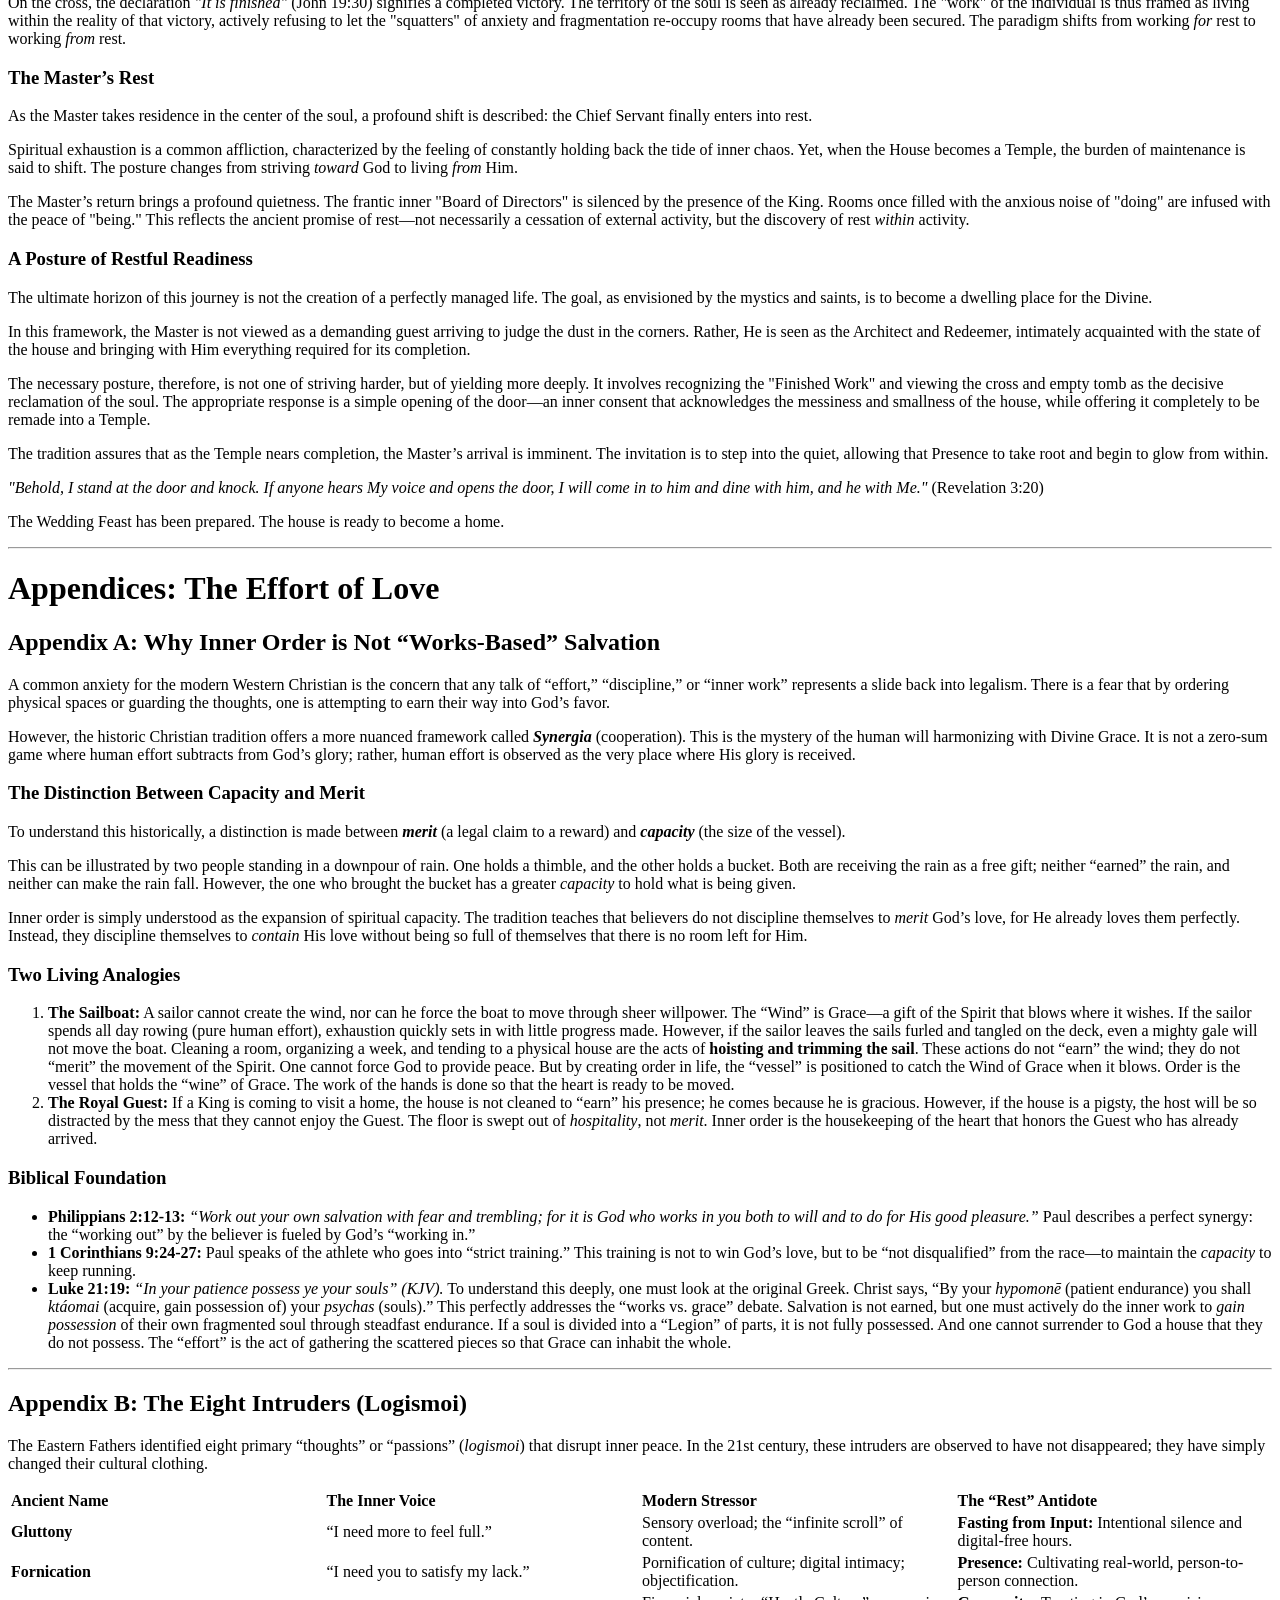
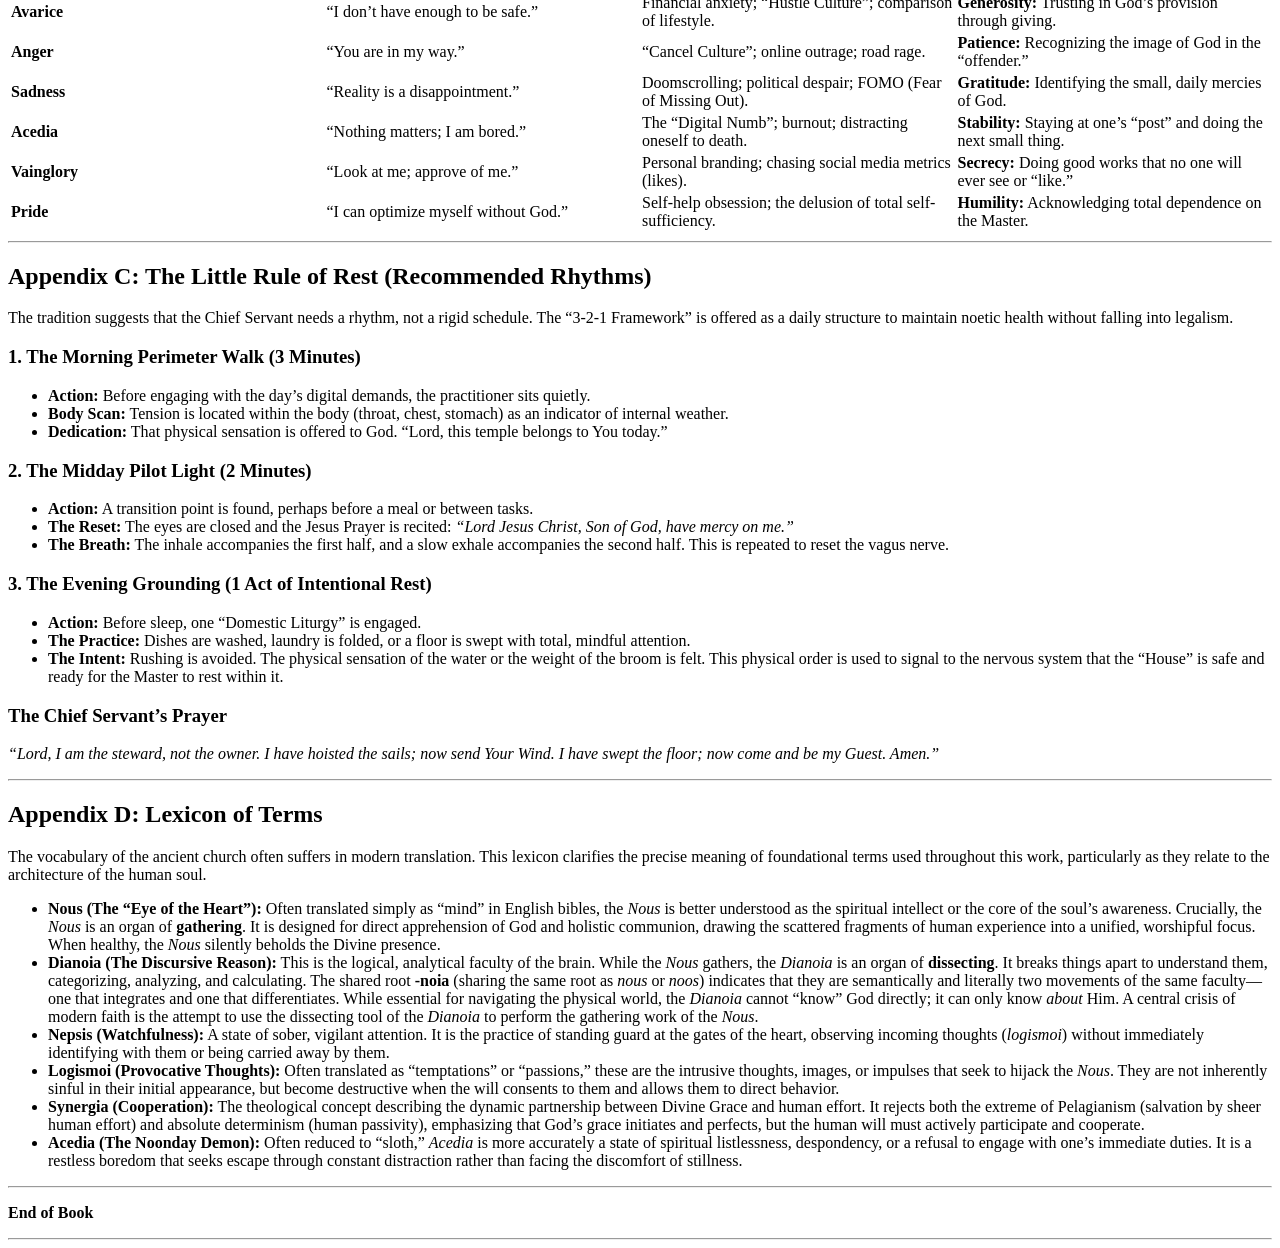
==== commit 0ccc2829: "Final Refinement: Semantic precision on Nous/Dianoia and tonal shift to descriptive" ====
--- a/our-forgotten-calling/index.html
+++ b/our-forgotten-calling/index.html
@@ -29,7 +29,7 @@
 <li><a href="#chapter-1-the-ruined-temple-the-problem-of-multiplicity">Chapter 1: The Ruined Temple (The Problem of Multiplicity)</a>
 <ul>
 <li><a href="#the-man-who-was-many">The Man Who Was “Many”</a></li>
-<li><a href="#the-internal-family-understanding-our-parts">The Internal Family: Understanding Our Parts</a></li>
+<li><a href="#the-internal-family-understanding-the-parts">The Internal Family: Understanding The Parts</a></li>
 <li><a href="#the-compassionate-gaze">The Compassionate Gaze</a></li>
 </ul></li>
 <li><a href="#chapter-2-the-sleep-of-the-machine-the-carriage-metaphor">Chapter 2: The Sleep of the Machine (The Carriage Metaphor)</a>
@@ -44,18 +44,19 @@
 <li><a href="#the-orthodox-sequence-of-temptation">The Orthodox Sequence of Temptation</a></li>
 <li><a href="#polyvagal-theory-the-three-states-of-the-house">Polyvagal Theory: The Three States of the House</a></li>
 <li><a href="#the-hijacked-nous">The Hijacked Nous</a></li>
-<li><a href="#why-this-matters-for-your-spiritual-life">Why This Matters for Your Spiritual Life</a></li>
+<li><a href="#why-this-matters-for-the-spiritual-life">Why This Matters for the Spiritual Life</a></li>
 </ul></li>
 <li><a href="#chapter-4-the-anatomy-of-perception-the-orthodox-nous">Chapter 4: The Anatomy of Perception (The Orthodox Nous)</a>
 <ul>
 <li><a href="#the-calculator-and-the-telescope">The Calculator and the Telescope</a></li>
-<li><a href="#the-crisis-of-nous-deafness">The Crisis of “Nous-Deafness”</a></li>
+<li><a href="#the-crisis-of-nous-deafness">The Crisis of "Nous-Deafness"</a></li>
 <li><a href="#the-watchman-at-the-gate">The Watchman at the Gate</a></li>
-<li><a href="#reclaiming-the-eye-of-the-soul">Reclaiming the Eye of the Soul</a></li>
-</ul></li>
-<li><a href="#chapter-5-the-owners-manual-for-the-chief-servant-practical-application">Chapter 5: The Owner’s Manual for the Chief Servant (Practical Application)</a>
-<ul>
-<li><a href="#i.-the-maintenance-schedule-daily-protocols">I. The Maintenance Schedule: Daily Protocols</a>
+<li><a href="#reclaiming-the-eye-of-the-soul">Reclaiming the Eye of the Soul<br />
+</a></li>
+</ul></li>
+<li><a href="#chapter-5-the-rhythms-of-the-chief-servant-practical-application">Chapter 5: The Rhythms of the Chief Servant (Practical Application)</a>
+<ul>
+<li><a href="#i.-the-maintenance-schedule-daily-rhythms">I. The Maintenance Schedule: Daily Rhythms</a>
 <ul>
 <li><a href="#the-morning-perimeter-walk-the-body-scan">1. The Morning Perimeter Walk (The Body Scan)</a></li>
 <li><a href="#the-constant-pilot-light-the-jesus-prayer">2. The Constant Pilot Light (The Jesus Prayer)</a></li>
@@ -69,7 +70,7 @@
 <ul>
 <li><a href="#grounding-the-machine-prostrations">5. Grounding the Machine (Prostrations)</a></li>
 </ul></li>
-<li><a href="#iv.-troubleshooting-faqs-for-the-chief-servant">IV. Troubleshooting: FAQs for the Chief Servant</a>
+<li><a href="#iv.-historical-observations-the-chief-servants-challenges">IV. Historical Observations: The Chief Servant’s Challenges</a>
 <ul>
 <li><a href="#a-memo-from-the-master">A Memo from the Master</a></li>
 </ul></li>
@@ -94,9 +95,9 @@
 <li><a href="#from-house-to-temple">From House to Temple</a></li>
 <li><a href="#the-adoration-the-chief-servants-final-act">The Adoration: The Chief Servant’s Final Act</a></li>
 <li><a href="#theosis-becoming-what-he-is">Theosis: Becoming What He Is</a></li>
-<li><a href="#the-balance-our-effort-and-his-finished-work">The Balance: Our Effort and His Finished Work</a></li>
+<li><a href="#the-balance-human-effort-and-the-finished-work">The Balance: Human Effort and the Finished Work</a></li>
 <li><a href="#the-masters-rest">The Master’s Rest</a></li>
-<li><a href="#a-call-to-restful-readiness">A Call to Restful Readiness</a></li>
+<li><a href="#a-posture-of-restful-readiness">A Posture of Restful Readiness</a></li>
 </ul></li>
 <li><a href="#appendices-the-effort-of-love">Appendices: The Effort of Love</a>
 <ul>
@@ -114,6 +115,7 @@
 <li><a href="#the-evening-grounding-1-act-of-intentional-rest">3. The Evening Grounding (1 Act of Intentional Rest)</a></li>
 <li><a href="#the-chief-servants-prayer">The Chief Servant’s Prayer</a></li>
 </ul></li>
+<li><a href="#appendix-d-lexicon-of-terms">Appendix D: Lexicon of Terms</a></li>
 </ul></li>
 </ul>
 </nav>
@@ -122,267 +124,277 @@
 </blockquote>
 <h1 id="foreword">Foreword</h1>
 <p><em>Dedicated to Kevin</em></p>
-<p>It is the calling of all of us to live in peace with ourselves. Peace is accomplished through inner order. The “wise men” of this world are rich because they have achieved mastery in their own domains, but they are called <em>wise</em> because when they see the new thing—coming from “above,” lying in a “manger”—they instantly yield. They are rewarded for their effort and obedience by getting to gaze upon the Christ child. If they had tried to elevate their own children (their worldly talents), the tyrant would have killed them, and we would have remained barren.</p>
-<p>Now you know that your calling is to remember yourself. And remember this teaching. And remember your generation, and tell them.</p>
+<p>It is often said that the calling of all humanity is to live in peace with oneself, a peace that is accomplished through inner order. The “wise men” of this world are rich because they have achieved mastery in their own domains, but they are called <em>wise</em> because when they see the new thing—coming from “above,” lying in a “manger”—they instantly yield. They are rewarded for their effort and obedience by getting to gaze upon the Christ child. If they had elevated their own children (their worldly talents), the tyrant would have killed them, and the world would have remained barren.</p>
+<p>The tradition suggests that the calling of humanity is to remember oneself, to remember the teachings passed down, and to remember one’s generation, testifying to them.</p>
 <p><em>“In your ὑπομονῇ, κτήσασθε your ψυχὰς.”</em> (Luke 21:19)</p>
 <hr />
 <h1 id="chapter-1-the-ruined-temple-the-problem-of-multiplicity">Chapter 1: The Ruined Temple (The Problem of Multiplicity)</h1>
-<p>It is 10:45 AM on a Sunday morning. The bridge of the final worship song is building, the haze from the machine catches the stage lights just right, and for a fleeting moment, you feel it—a profound sense of peace. A feeling of being “whole.” You are a child of God, redeemed and purposeful. You sing about surrendering all, and in that moment, you mean it with every fiber of your being.</p>
-<p>Fast-forward twenty-four hours. It is 10:45 AM on Monday. You are staring at a spreadsheet that won’t balance, or perhaps you are navigating a tense meeting with a manager who doesn’t see your value. The “peace that passes understanding” has vanished, replaced by a low-grade, vibrating hum of anxiety. The person who sang with raised hands yesterday feels like a complete stranger to the person currently biting their tongue to keep from making a sarcastic, defensive comment.</p>
-<p>If you feel this disconnect, you aren’t failing at Christianity. You are experiencing the defining crisis of the modern believer: the problem of multiplicity.</p>
-<p>We have been conditioned to live fragmented lives. We have a “work self,” a “church self,” a “family self,” and a “private self.” We treat our lives like a series of disconnected shipping containers, desperately hoping that the contents of the “spiritual” container will somehow leak into the “secular” ones by Monday morning. But most days, the containers remain sealed tight. We show up to work as functional atheists, and we show up to church as spiritual consumers, looking for a quick emotional recharge just to survive another week of “real life.”</p>
-<p>The Bible has a name for this state of internal fragmentation, and it’s a haunting one.</p>
+<p>It is 10:45 AM on a Sunday morning. The bridge of the final worship song is building, the haze from the machine catches the stage lights just right, and for a fleeting moment, one might feel it—a profound sense of peace. A feeling of being “whole,” a child of God, redeemed and purposeful. A song about surrendering all is sung, and in that moment, it is meant with every fiber of one’s being.</p>
+<p>Fast-forward twenty-four hours. It is 10:45 AM on Monday. A spreadsheet that won’t balance sits on a desk, or perhaps a tense meeting is being navigated with a manager who doesn’t see the employee’s value. The “peace that passes understanding” has vanished, replaced by a low-grade, vibrating hum of anxiety. The person who sang with raised hands yesterday often feels like a complete stranger to the person currently biting their tongue to keep from making a sarcastic, defensive comment.</p>
+<p>When this disconnect is felt, it is not necessarily a failure of faith. It is an experience of the defining crisis of the modern believer: the problem of multiplicity.</p>
+<p>Individuals have been conditioned to live fragmented lives, adopting a “work self,” a “church self,” a “family self,” and a “private self.” Lives are often treated like a series of disconnected shipping containers, with a desperate hope that the contents of the “spiritual” container will somehow leak into the “secular” ones by Monday morning. But most days, the containers remain sealed tight. People show up to work as functional atheists, and they show up to church as spiritual consumers, looking for a quick emotional recharge just to survive another week of “real life.”</p>
+<p>The biblical tradition has a name for this state of internal fragmentation, and it’s a haunting one.</p>
 <h3 id="the-man-who-was-many">The Man Who Was “Many”</h3>
-<p>In the fifth chapter of Mark’s Gospel, we encounter one of the most jarring, visceral stories in the New Testament. Jesus crosses the Sea of Galilee and steps onto the shores of the Gerasenes. He is immediately met by a man living among the limestone tombs. This man is the picture of total devastation—naked, self-harming, and crying out night and day. He is a walking ruin.</p>
+<p>In the fifth chapter of Mark’s Gospel, one encounters one of the most jarring, visceral stories in the New Testament. Jesus crosses the Sea of Galilee and steps onto the shores of the Gerasenes. He is immediately met by a man living among the limestone tombs. This man is the picture of total devastation—naked, self-harming, and crying out night and day. He is a walking ruin.</p>
 <p>When Jesus approaches the man, He does not immediately cast out the demons. Instead, He asks a question that strikes at the core of the man’s identity: <em>“What is your name?”</em></p>
 <p>The response is chilling: <em>“My name is Legion, for we are many.”</em></p>
-<p>For centuries, we have read this story strictly through the lens of ancient demonology. And while there is undeniably a spiritual battle at play, there is also a profound psychological reality being revealed. To be “Legion” is to have no center. It is to be a chaotic collection of competing voices, drives, and fears, all inhabiting the same body but pulling in opposite directions. The man’s “temple”—his body and spirit, designed to be a unified dwelling place for God—was in ruins, overrun by a multitude.</p>
-<p>While few of us are living in literal tombs or cutting ourselves with stones, many of us are haunted by our own “Legion” in our daily lives. We are a “Manager” who values efficiency over people, a “Parent” drowning in hidden guilt, and a “Sunday Worshipper” who feels disconnected from both. We are many, and because we are many, we are exhausted. We are a ruined temple, and the architecture of our daily lives is too fractured to let His glory shine through.</p>
-<h3 id="the-internal-family-understanding-our-parts">The Internal Family: Understanding Our Parts</h3>
-<p>To understand how we became so fragmented, we can look to a modern movement in psychology called Internal Family Systems (IFS). Founded by Dr. Richard Schwartz, IFS suggests that the human mind is not a single, monolithic “I,” but a complex system of “parts.”</p>
-<p>Think of your inner life as a bustling, noisy boardroom. You have a <strong>“Manager”</strong> part—the perfectionist that drives you to work eighty hours a week so you never feel inadequate. You have a <strong>“Firefighter”</strong> part—the cynic or the binge-watcher that distracts you and protects you from getting hurt. And beneath them all, you have the <strong>“Exiles”</strong>—the vulnerable, wounded parts that carry old pain and shame.</p>
-<p>In IFS terms, these parts aren’t “bad.” They are actually trying to protect you. They are survival strategies formed in a broken world. The problem arises when these parts take over the driver’s seat, shoving the true “Self”—the core of who we are, made in the image of God—into the trunk.</p>
-<p>When we live from our protective parts rather than our God-given center, we experience the Sunday-Monday disconnect. Our “Manager” doesn’t know how to pray because it thinks God is a distraction from productivity. Our “Sunday Worshipper” doesn’t know how to go to work because it thinks the “secular” world is a distraction from God.</p>
-<p>We have become a house divided against itself.</p>
+<p>For centuries, this story has been read strictly through the lens of ancient demonology. And while there is undeniably a spiritual battle at play, there is also a profound psychological reality being revealed. To be “Legion” is to have no center. It is to be a chaotic collection of competing voices, drives, and fears, all inhabiting the same body but pulling in opposite directions. The man’s “temple”—his body and spirit, designed to be a unified dwelling place for God—was in ruins, overrun by a multitude.</p>
+<p>While few are living in literal tombs or cutting themselves with stones, many are haunted by their own “Legion” in daily life. One might be a “Manager” who values efficiency over people, a “Parent” drowning in hidden guilt, and a “Sunday Worshipper” who feels disconnected from both. Individuals are many, and because they are many, they are exhausted. The self is a ruined temple, and the architecture of daily life is often too fractured to let divine glory shine through.</p>
+<h3 id="the-internal-family-understanding-the-parts">The Internal Family: Understanding The Parts</h3>
+<p>To understand how the self became so fragmented, one might look to a modern movement in psychology called Internal Family Systems (IFS). Founded by Dr. Richard Schwartz, IFS suggests that the human mind is not a single, monolithic “I,” but a complex system of “parts.”</p>
+<p>The inner life can be observed as a bustling, noisy boardroom. There is a <strong>“Manager”</strong> part—the perfectionist that drives one to work eighty hours a week so they never feel inadequate. There is a <strong>“Firefighter”</strong> part—the cynic or the binge-watcher that distracts and protects from getting hurt. And beneath them all, there are the <strong>“Exiles”</strong>—the vulnerable, wounded parts that carry old pain and shame.</p>
+<p>In IFS terms, these parts aren’t “bad.” They are actually protective mechanisms, survival strategies formed in a broken world. The problem arises when these parts take over the driver’s seat, shoving the true “Self”—the core of the person, made in the image of God—into the trunk.</p>
+<p>When living from protective parts rather than a God-given center, the Sunday-Monday disconnect is experienced. The “Manager” doesn’t know how to pray because it perceives the divine as a distraction from productivity. The “Sunday Worshipper” doesn’t know how to engage with work because it perceives the “secular” world as a distraction from God.</p>
+<p>The self has become a house divided against itself.</p>
 <h3 id="the-compassionate-gaze">The Compassionate Gaze</h3>
-<p>The tragedy of the “Consumer Christian” is that we go to church to find relief from our fragmented lives, but we often leave with just one more part—the “Church Part”—to manage. We add “Bible study” to our to-do list alongside “Q3 Reports” and “Dry Cleaning,” and we wonder why we still feel empty.</p>
-<p>But look again at Jesus on the shores of the Gerasenes. Jesus did not come to the demoniac to give him a better “Religious Part.” He did not yell at the man for being broken. He met him with a compassionate gaze. He came to cast out the “many” so the man could be “one.” He restored the man to his “right mind”—a state of integration where his center was once again firm, his temple rebuilt.</p>
-<p>Reclaiming our “forgotten calling” isn’t about working harder for God. It isn’t about white-knuckling your way to being a “better Christian” at the office. It is about the much deeper, much more beautiful work of integration.</p>
-<p>It is about bringing the Perfectionist, the Cynic, and the Exhausted Professional out of the tombs and into the presence of Christ. In the chapters that follow, we will explore exactly how to do this—how to identify the fragmented parts of ourselves, how to calm the nervous system that keeps them in overdrive, and how to lead them back to a center defined by the Chief Servant.</p>
-<p>You were never meant to be a collection of shipping containers. You were meant to be a whole person, living a whole life, in service to a whole Gospel. It is time to step out of the tombs.</p>
+<p>The tragedy of the “Consumer Christian” is that one goes to church to find relief from a fragmented life, but often leaves with just one more part—the “Church Part”—to manage. “Bible study” is added to the to-do list alongside “Q3 Reports” and “Dry Cleaning,” leaving a persistent sense of emptiness.</p>
+<p>But looking again at Jesus on the shores of the Gerasenes, one observes that He did not come to the demoniac to give him a better “Religious Part.” He did not yell at the man for being broken. He met him with a compassionate gaze. He came to cast out the “many” so the man could be “one.” He restored the man to his “right mind”—a state of integration where his center was once again firm, his temple rebuilt.</p>
+<p>Reclaiming this “forgotten calling” is not about working harder for God or white-knuckling one’s way to being a “better Christian” at the office. It is about the much deeper, much more beautiful work of integration.</p>
+<p>It involves bringing the Perfectionist, the Cynic, and the Exhausted Professional out of the tombs and into the presence of Christ. The following explorations delve into how this might be observed—how the fragmented parts of the self might be identified, how the nervous system that keeps them in overdrive might be calmed, and how they might be led back to a center defined by the Chief Servant.</p>
+<p>The human person was never meant to be a collection of shipping containers. The original design is to be a whole person, living a whole life, in service to a whole Gospel. It may be time to step out of the tombs.</p>
 <hr />
 <h1 id="chapter-2-the-sleep-of-the-machine-the-carriage-metaphor">Chapter 2: The Sleep of the Machine (The Carriage Metaphor)</h1>
-<p>Have you ever found yourself halfway through a bag of chips without remembering opening them? Or perhaps you’ve arrived at your workplace with no memory of the twenty-minute drive it took to get there. We often joke about being on “autopilot,” but if we look closer, the reality is far more unsettling. We spend the vast majority of our lives in a state of sophisticated mechanicalness.</p>
-<p>We react to a slight with an immediate barb; we respond to stress with a habitual reach for the phone; we repeat the same patterns of anxiety and irritability that we swore, only yesterday, we had moved beyond. We live in the illusion that we are conscious, unified beings making deliberate choices, but in reality, we are often a collection of predictable reactions to external stimuli.</p>
+<p>It is a common human experience to finish half a bag of food without remembering opening it, or to arrive at a workplace with no memory of the twenty-minute drive it took to get there. People often joke about being on “autopilot,” but upon closer observation, the reality is far more unsettling. The vast majority of life is often spent in a state of sophisticated mechanicalness.</p>
+<p>A slight is met with an immediate barb; stress is answered with a habitual reach for a phone; the same patterns of anxiety and irritability are repeated, despite past vows to move beyond them. People live in the illusion that they are conscious, unified beings making deliberate choices, but in reality, they are often a collection of predictable reactions to external stimuli.</p>
 <p>The Apostle Paul captured this frustration perfectly in his letter to the Romans: <em>“For what I am doing, I do not understand. For what I will to do, that I do not practice; but what I hate, that I do”</em> (Romans 7:15).</p>
-<p>Why is there such a chasm between our intentions and our actions? To understand the “why” behind Romans 7, and to diagnose the fragmentation we explored in the last chapter, we can look to a profound metaphor popularized by the 20th-century philosopher George Gurdjieff. It offers a striking diagnosis of the human condition—a diagnosis that resonates deeply with the Orthodox Christian understanding of our “fallen” state.</p>
+<p>Why is there such a chasm between intentions and actions? To understand the “why” behind Romans 7, and to diagnose the fragmentation explored previously, one can look to a profound metaphor popularized by the 20th-century philosopher George Gurdjieff. It offers a striking diagnosis of the human condition—a diagnosis that resonates deeply with the Orthodox Christian understanding of the “fallen” state.</p>
 <h3 id="the-parable-of-the-carriage">The Parable of the Carriage</h3>
-<p>Imagine a horse-drawn carriage standing at the edge of a busy road. This carriage represents the totality of a human being, but it is a system in total disarray.</p>
-<p>First, there is the <strong>Carriage</strong> itself. This represents our physical body. For many of us, the carriage is poorly maintained; the wheels are rickety, the grease is thin, and it is ill-prepared for a long journey. It is a passive vessel, dragged along by the forces attached to it.</p>
-<p>Then, there are the <strong>Horses</strong>. These represent our emotions, our desires, and our impulses. The horses are powerful—they provide the energy and the “drive” to move the carriage forward. However, in our current state, these horses are wild and uneducated. They bolt at a loud noise; they stop to graze whenever they see something green; they pull in different directions because they have never been properly broken or harnessed.</p>
-<p>Sitting on the box is the <strong>Driver</strong>. This represents our intellect—our reasoning mind. The Driver is the one who should be holding the reins, directing the horses, and navigating the path. But here is the tragedy: the Driver is not driving. He is sitting on the box, slumped over, fast asleep. Or, even worse, he has wandered off to a nearby tavern, getting drunk on the “wine” of useless dreams, vanity, and circular thoughts. While the Driver is in the pub, the horses do whatever they feel like, and the carriage is dragged wherever the whim of the animals takes it.</p>
+<p>The tradition describes a horse-drawn carriage standing at the edge of a busy road. This carriage represents the totality of a human being, but it is a system in total disarray.</p>
+<p>First, there is the <strong>Carriage</strong> itself. This represents the physical body. For many, the carriage is poorly maintained; the wheels are rickety, the grease is thin, and it is ill-prepared for a long journey. It is a passive vessel, dragged along by the forces attached to it.</p>
+<p>Then, there are the <strong>Horses</strong>. These represent the emotions, desires, and impulses. The horses are powerful—they provide the energy and the “drive” to move the carriage forward. However, in this unrefined state, these horses are wild and uneducated. They bolt at a loud noise; they stop to graze whenever they see something green; they pull in different directions because they have never been properly broken or harnessed.</p>
+<p>Sitting on the box is the <strong>Driver</strong>. This represents the intellect—the reasoning mind. The Driver is the one who should be holding the reins, directing the horses, and navigating the path. But the tragedy observed is that the Driver is not driving. He is sitting on the box, slumped over, fast asleep. Or, even worse, he has wandered off to a nearby tavern, getting drunk on the “wine” of useless dreams, vanity, and circular thoughts. While the Driver is in the pub, the horses do whatever they feel like, and the carriage is dragged wherever the whim of the animals takes it.</p>
 <p>Finally, sitting inside the carriage—or perhaps standing by the side of the road waiting for it—is the <strong>Master</strong>. This is the Spirit, the True Self made in the image of God. The Master is the only one who knows the destination. But the Master cannot speak directly to the horses, and he cannot carry the carriage. He can only give orders to the Driver. If the Driver is asleep or drunk, the Master is a prisoner to the chaos of his own vehicle.</p>
 <h3 id="the-illusion-of-unity">The Illusion of Unity</h3>
-<p>This metaphor brilliantly illuminates the “Illusion of Unity.” We think we are “one.” We say, “I will go to the gym,” or “I will be patient with my children today.” But the “I” that makes the promise is just a temporary, fleeting thought in the mind of the sleeping Driver. An hour later, when the “Horses” (the emotions) get tired, hungry, or provoked, a completely different “I” takes over—one that wants to sit on the couch and be grumpy.</p>
-<p>Because the Driver is asleep, we are not truly “persons” in the full sense; we are machines. If someone praises us, we expand; if someone insults us, we contract. We don’t choose these reactions; they happen to us, just as a bell rings when struck. We live as a collection of reactions, mistaking the noise of the horse for the voice of the Master.</p>
+<p>This metaphor brilliantly illuminates the “Illusion of Unity.” Individuals think they are “one.” A person says, “I will go to the gym,” or “I will be patient with my children today.” But the “I” that makes the promise is just a temporary, fleeting thought in the mind of the sleeping Driver. An hour later, when the “Horses” (the emotions) get tired, hungry, or provoked, a completely different “I” takes over—one that desires to sit on the couch and be grumpy.</p>
+<p>Because the Driver is asleep, humans are not truly “persons” in the full sense; they act as machines. If someone offers praise, there is an expansion; if someone insults, there is a contraction. These reactions are not chosen; they happen to the person, just as a bell rings when struck. Life is lived as a collection of reactions, mistaking the noise of the horse for the voice of the Master.</p>
 <p>When Paul laments, “the evil I do not want is what I keep on doing,” he is describing the civil war in the soul. The “Flesh” in a Pauline sense is not merely the physical body; it is the Carriage and the Horse operating blindly without the guidance of the Driver and the Master.</p>
 <h3 id="waking-the-driver-the-chief-servant">Waking the Driver: The Chief Servant</h3>
-<p>How do we fix this? We cannot simply demand that the Master take the reins; the Master doesn’t speak “Horse.” And we cannot beat the horses into submission while the Driver is unconscious. The first step in our spiritual life isn’t achieving moral perfection—it is simply waking up the Driver.</p>
+<p>How is this resolved? One cannot simply demand that the Master take the reins; the Master doesn’t speak “Horse.” And one cannot beat the horses into submission while the Driver is unconscious. The first step in the spiritual life is not achieving moral perfection—it is simply waking up the Driver.</p>
 <p>In Luke 12:42, Christ asks: <em>“Who then is that faithful and wise steward, whom his lord will make ruler over his household…?”</em></p>
-<p>Before the Master can take his rightful place, a <strong>Chief Servant</strong> must emerge. This Chief Servant is the part of the Driver that realizes he has been asleep. It is the part of us that begins to observe the chaos without immediate judgment. This is the beginning of self-observation and what the Orthodox tradition calls <em>prosoche</em>—attention.</p>
-<p>The Chief Servant doesn’t try to immediately conquer the horses. Instead, he shakes the Driver awake and begins to take inventory. He starts to notice: “Ah, look how the horses bolt every time someone criticizes my work,” or “Look how the carriage is starting to break down because I haven’t rested in years.”</p>
-<p>This “Chief Servant” is the faculty of the mindful witness. We must stop identifying with every passing emotion and every random thought. We must start to see that “I” am not my anger, and “I” am not my hunger. Those are just the horses.</p>
-<p>The path forward requires a brutal honesty. We must admit that, for the most part, we are asleep in our own lives. We are dreaming of the past or the future while the horses drag us through the mud of the present.</p>
-<p>But the good news is that awakening is possible. Your task today is simple but difficult: try to catch the Driver asleep. When you feel a surge of irritation or a mindless habit taking over, pause and simply say to yourself: “The horses are bolting.”</p>
-<p>In that brief moment of observation, for just a fraction of a second, you are no longer a machine. You are a human being, beginning to wake up.</p>
+<p>Before the Master can take his rightful place, a <strong>Chief Servant</strong> must emerge. This Chief Servant is the part of the Driver that realizes he has been asleep. It is the part of the mind that begins to observe the chaos without immediate judgment. This is the beginning of self-observation and what the Orthodox tradition calls <em>prosoche</em>—attention.</p>
+<p>The Chief Servant doesn’t try to immediately conquer the horses. Instead, he shakes the Driver awake and begins to take inventory. He starts to notice: “Ah, look how the horses bolt every time criticism is given,” or “Look how the carriage is starting to break down because it hasn’t rested in years.”</p>
+<p>This “Chief Servant” is the faculty of the mindful witness. It is necessary to stop identifying with every passing emotion and every random thought. One must start to see that the self is not the anger, and the self is not the hunger. Those are just the horses.</p>
+<p>The path forward requires a brutal honesty. It must be admitted that, for the most part, individuals are asleep in their own lives. They are dreaming of the past or the future while the horses drag them through the mud of the present.</p>
+<p>But the good news observed by the tradition is that awakening is possible. The practice of self-observation suggests trying to catch the Driver asleep. When a surge of irritation or a mindless habit takes over, one might pause and simply observe: “The horses are bolting.”</p>
+<p>In that brief moment of observation, for just a fraction of a second, the mechanical reaction is suspended. A human being begins to wake up.</p>
 <hr />
 <h1 id="chapter-3-the-mechanics-of-the-invisible-the-physiology-of-provocation">Chapter 3: The Mechanics of the Invisible (The Physiology of Provocation)</h1>
-<p>In the previous chapters, we explored the ancient landscape of the human person—the <em>nous</em>, the heart, and the soul. We’ve established that we are not merely “ghosts in a machine,” but integrated beings where the spiritual and the physical are inextricably linked. However, to truly practice the art of <em>nepsis</em> (watchfulness), we must understand how a spiritual “attack” actually feels in the body.</p>
-<p>If you’ve ever felt a sudden surge of irritation when someone cuts you off in traffic, or a wave of anxiety when an unexpected bill arrives, you know that these experiences are not just “thoughts.” They are tremors in your very foundation. To navigate these moments, we need to understand the “Mechanics of the Invisible”—the physiology of provocation.</p>
+<p>Previous chapters explored the ancient landscape of the human person—the <em>nous</em>, the heart, and the soul. The tradition establishes that humans are not merely “ghosts in a machine,” but integrated beings where the spiritual and the physical are inextricably linked. However, to understand the practice of <em>nepsis</em> (watchfulness), it becomes necessary to observe how a spiritual “attack” physically manifests in the body.</p>
+<p>When one experiences a sudden surge of irritation from being cut off in traffic, or a wave of anxiety upon receiving an unexpected bill, these occurrences are observed not merely as passing “thoughts.” They register as tremors in the physical foundation. Navigating such moments requires an understanding of the “Mechanics of the Invisible”—the physiology of provocation.</p>
 <h3 id="the-hardware-and-the-software">The Hardware and the Software</h3>
-<p>To understand the relationship between the soul and the body, it is helpful to use a modern analogy: the body as <strong>hardware</strong> and the soul as <strong>software</strong>.</p>
-<p>Your brain, your nervous system, and your hormones are the “hardware.” They are the physical circuitry through which you experience the world. Your soul and spirit, including the <em>nous</em>, function as the “software.” Just as the most sophisticated software in the world cannot run properly on damaged or overheating hardware, our spiritual life is deeply impacted by the state of our physical bodies.</p>
-<p>When the Desert Fathers spoke about “passions” and “thoughts” (<em>logismoi</em>), they were describing the spiritual viruses that attempt to hijack our system. But these viruses don’t just exist in the abstract; they trigger physical responses in the hardware. If we ignore the hardware, we will find ourselves constantly frustrated that our “spiritual software” isn’t working the way we want it to.</p>
+<p>The relationship between the soul and the body might be illuminated by a modern analogy: the body as <strong>hardware</strong> and the soul as <strong>software</strong>.</p>
+<p>The brain, the nervous system, and the endocrine system constitute the “hardware.” They form the physical circuitry through which the world is experienced. The soul and spirit, including the <em>nous</em>, function as the “software.” Just as the most sophisticated software struggles to run on damaged or overheating hardware, the spiritual life is observed to be deeply intertwined with the state of the physical body.</p>
+<p>When the Desert Fathers wrote about “passions” and “thoughts” (<em>logismoi</em>), they were describing spiritual viruses that attempt to hijack the human system. These viruses do not exist solely in the abstract; they trigger tangible, physical responses in the hardware. Ignoring the hardware often leads to frustration when the “spiritual software” fails to operate as intended.</p>
 <h3 id="the-orthodox-sequence-of-temptation">The Orthodox Sequence of Temptation</h3>
-<p>The spiritual masters of the Orthodox tradition mapped out exactly how a temptation moves from a passing thought to a full-blown spiritual crisis. They identified a specific sequence that modern neurobiology now illuminates with startling clarity:</p>
+<p>The spiritual masters of the Orthodox tradition mapped out how a temptation moves from a passing thought to a full-blown spiritual crisis. They identified a specific sequence that aligns remarkably well with modern neurobiological observations:</p>
 <ol type="1">
 <li><strong>Provocation (<em>Prosvoli</em>):</strong> A simple suggestion or image enters the mind. At this stage, it is morally neutral—a “knock at the door.”</li>
-<li><strong>Coupling (<em>Syndyasmos</em>):</strong> This is when we begin to “entertain” the thought, opening the door and starting a conversation with it.</li>
-<li><strong>Consent (<em>Synkatathesis</em>):</strong> The point where the will agrees with the thought and we decide to act.</li>
+<li><strong>Coupling (<em>Syndyasmos</em>):</strong> This occurs when one begins to “entertain” the thought, opening the door and entering into dialogue with it.</li>
+<li><strong>Consent (<em>Synkatathesis</em>):</strong> The point where the will agrees with the thought and a decision is made to act.</li>
 </ol>
-<p>For centuries, this was seen as a purely spiritual progression. But we now know that this “Invisible War” has a very visible footprint in your nervous system.</p>
+<p>For centuries, this was primarily viewed as a spiritual progression. Modern understanding reveals that this “Invisible War” leaves a very visible footprint in the nervous system.</p>
 <h3 id="polyvagal-theory-the-three-states-of-the-house">Polyvagal Theory: The Three States of the House</h3>
-<p>To understand what happens during a provocation, we turn to <strong>Polyvagal Theory</strong>, which explains how our nervous system scans for safety or danger. Think of your nervous system as a house with three floors:</p>
-<ul>
-<li><strong>The Top Floor (Ventral Vagal):</strong> The state of “Rest and Connect.” Here, you feel safe. Your <em>nous</em> is clear, you can pray easily, and you feel compassion. This is the state of <em>hesychia</em> (stillness).</li>
-<li><strong>The Middle Floor (Sympathetic):</strong> The “Fight or Flight” state. When a provocation feels like a threat, your heart rate climbs and your breath becomes shallow. You are filled with “anxious energy.”</li>
-<li><strong>The Basement (Dorsal Vagal):</strong> The “Shutdown” state. If a threat feels overwhelming, you go numb or disconnected.</li>
-</ul>
-<p>When a <strong>Provocation</strong> hits, it is often what scientists call a “neuroceptive cue of danger.” Before you have even consciously processed the thought, your nervous system has already signaled the “Middle Floor.” This is the “hardware” doing exactly what it was designed to do: keep you alive. The initial jolt isn’t a sin; it’s a biological reflex.</p>
+<p>Polyvagal Theory offers a framework for understanding what happens physiologically during a provocation, detailing how the nervous system scans for safety or danger. The nervous system might be likened to a house with three floors:</p>
+<ul>
+<li><strong>The Top Floor (Ventral Vagal):</strong> The state of “Rest and Connect.” Here, one feels safe. The <em>nous</em> operates with clarity, prayer flows more naturally, and compassion is accessible. This aligns with the state of <em>hesychia</em> (stillness).</li>
+<li><strong>The Middle Floor (Sympathetic):</strong> The “Fight or Flight” state. When a provocation is perceived as a threat, the heart rate climbs, and breathing becomes shallow. The body fills with anxious energy.</li>
+<li><strong>The Basement (Dorsal Vagal):</strong> The “Shutdown” state. If a threat feels entirely overwhelming, the biological response is often numbness, dissociation, or disconnection.</li>
+</ul>
+<p>When a <strong>Provocation</strong> hits, it frequently acts as a “neuroceptive cue of danger.” Before the thought is even consciously processed, the nervous system has often already signaled a move to the “Middle Floor.” This is the “hardware” functioning exactly as it was designed: to ensure survival. The tradition recognizes that this initial physiological jolt is not a sin, but a biological reflex.</p>
 <h3 id="the-hijacked-nous">The Hijacked Nous</h3>
-<p>The tragedy of the “fallen” state is the <strong>hijacked <em>nous</em></strong>. The <em>nous</em>, as the “Eye of the Heart,” is meant to be the Captain of the ship, gazing upon God and maintaining perspective. However, when we are triggered into a “Fight or Flight” state, our biology performs a hostile takeover.</p>
-<p>In a stress response, blood flow actually shifts away from the prefrontal cortex—the part of the brain responsible for logic, empathy, and long-term consequences—and moves toward the survival centers. In this moment, your <em>nous</em> is essentially scattered. It is no longer the “pilot” of the ship; it is being dragged along by the raging waters of the physical response.</p>
-<p>This is why, when you are angry, you say things you don’t mean. It’s not just a lack of willpower; it’s that your “hardware” has temporarily locked out your “software.” The Fathers called this <em>aichmalosia</em>—captivity. We become captives to our own physiological storm.</p>
-<h3 id="why-this-matters-for-your-spiritual-life">Why This Matters for Your Spiritual Life</h3>
-<p>Why are we talking about nerves and brain blood flow in a book about prayer? Because many of us are carrying a crushing weight of shame for things that are actually physiological responses. We feel like “bad Christians” because we can’t “just pray” our way out of a panic attack or an outburst of rage.</p>
-<p>But if we understand that a <em>Provocation</em> triggers a physical sequence, we can intervene at the level of the hardware. We can learn that “watchfulness” (<em>nepsis</em>) involves watching our heart rate and our breath as much as it involves watching our thoughts.</p>
-<p>When you feel that heat in your chest or that tightening in your throat, that is the “Provocation” hitting the hardware. If you try to argue with the thought (<em>Coupling</em>) while your body is in “Fight or Flight,” you will almost always lose. The hardware is too loud.</p>
-<p>Instead, the path of the <em>nepsis</em> practitioner is to recognize the physical shift and use the tools God gave us—the breath, the Jesus Prayer, and physical posture—to signal to the nervous system that it is safe to come back to the “Top Floor.”</p>
-<p>God did not give us a body to be a prison for the soul, but to be a temple. By understanding our “hardware,” we aren’t diminishing grace; we are learning how to cooperate with it. We are learning how to prepare the “software” of our hearts to receive the healing light of Christ. In the next chapter, we will look at the <em>nous</em> itself—the Eye of the Heart—and how to reclaim its vision from the noise of the machine.</p>
+<p>The tragedy of the “fallen” state is often described as the <strong>hijacked <em>nous</em></strong>. The <em>nous</em>, as the “Eye of the Heart,” is intended to serve as the captain of the ship, maintaining perspective and communion with the Divine. However, when the body is triggered into a “Fight or Flight” state, biology effectively performs a hostile takeover.</p>
+<p>During a stress response, blood flow physiologically shifts away from the prefrontal cortex—the region associated with logic, empathy, and the evaluation of long-term consequences—and redirects toward the survival centers of the brain. In this state, the <em>nous</em> becomes scattered. It ceases to function as the “pilot” and is instead dragged along by the raging waters of the physical response.</p>
+<p>This physiological shift helps explain why anger often results in unintended words or actions. It is less a simple failure of willpower than a temporary lockout of the “software” by the “hardware.” The Fathers referred to this state as <em>aichmalosia</em>—captivity. The individual becomes captive to an internal physiological storm.</p>
+<h3 id="why-this-matters-for-the-spiritual-life">Why This Matters for the Spiritual Life</h3>
+<p>The inclusion of neurology in a discussion of spiritual watchfulness addresses the crushing weight of shame many carry for what are fundamentally physiological responses. Individuals often feel like “bad Christians” because they cannot simply “pray away” a panic attack or an immediate flush of rage.</p>
+<p>Understanding that a <em>Provocation</em> triggers a predictable physical sequence allows for intervention at the level of the hardware. The tradition of <em>nepsis</em> involves an awareness of heart rate, muscular tension, and breath just as much as an awareness of thoughts.</p>
+<p>When heat rises in the chest or the throat tightens, that is the <em>Provocation</em> hitting the hardware. Arguing with the thought (<em>Coupling</em>) while the body remains locked in a “Fight or Flight” state is rarely successful. The hardware is simply too loud to allow the software to process rational theology.</p>
+<p>Instead, historical accounts of <em>nepsis</em> describe practitioners recognizing the physical shift and utilizing given tools—the rhythm of the breath, the cadence of the Jesus Prayer, and stable physical posture—to signal safety to the nervous system. This facilitates a biological return to the “Top Floor,” where spiritual clarity can resume.</p>
+<p>In this ancient view, the body was not understood as a prison for the soul, but as a temple. Understanding the “hardware” does not diminish grace; it represents cooperation with it. It is the practical work of preparing the “software” of the heart to receive the healing light of Christ. The following chapter examines the <em>nous</em> itself—the Eye of the Heart—and how its vision might be reclaimed from the noise of the machine.</p>
 <hr />
 <h1 id="chapter-4-the-anatomy-of-perception-the-orthodox-nous">Chapter 4: The Anatomy of Perception (The Orthodox Nous)</h1>
-<p>In our modern age, we are surrounded by more information than any generation in human history, yet many of us feel an inexplicable sense of spiritual blindness. We read the scriptures, we study theology, we listen to endless podcasts, and we participate in the rhythms of the Church. We have accumulated mountains of data about God, yet He can often feel like a concept to be studied rather than a Presence to be encountered.</p>
-<p>If you have ever found yourself asking, <em>Why can I think about God so clearly, but feel Him so rarely?</em> you are not alone. This disconnect is the symptom of a profound misunderstanding of how the human person is built to perceive reality.</p>
-<p>In the West, we have been conditioned to believe that the brain—the analytical intellect—is the highest and most trustworthy seat of human consciousness. We have been taught that if we can just think hard enough, learn enough, and analyze deep enough, we will eventually “find” God. But the Holy Fathers of the Orthodox tradition offer a different diagnosis. They suggest that we are trying to use the wrong organ for the job.</p>
-<p>To understand why we struggle to see the divine, and to understand who the “Chief Servant” truly is, we must rediscover the ancient distinction between the intellect (<em>Dianoia</em>) and the spiritual eye (<em>Nous</em>).</p>
+<p>In the modern age, individuals are surrounded by more information than any previous generation, yet reports of an inexplicable sense of spiritual blindness remain common. Despite reading scriptures, studying theology, and participating in church rhythms, the accumulation of data about God often leaves the Divine feeling like a concept to be studied rather than a Presence to be encountered.</p>
+<p>The question of why one might think about God clearly but feel Him rarely points to a profound misunderstanding of how the human person is built to perceive reality.</p>
+<p>Western paradigms have largely conditioned individuals to believe that the analytical intellect is the highest and most trustworthy seat of human consciousness. There is a pervasive assumption that sufficient thought, learning, and analysis will eventually lead to “finding” God. However, the Holy Fathers of the Orthodox tradition offer a different diagnosis, suggesting that this approach relies on the wrong faculty for the task.</p>
+<p>Understanding this struggle requires a rediscovery of the ancient distinction between the intellect (<em>Dianoia</em>) and the spiritual eye (<em>Nous</em>).</p>
 <h3 id="the-calculator-and-the-telescope">The Calculator and the Telescope</h3>
-<p>In the Greek patristic tradition, the human mind is not a single, monolithic entity. It has different faculties. The first is the <em>Dianoia</em>. This is our discursive, analytical intellect. It is the part of us that reasons, calculates, categorizes, and uses logic. It moves from point A to point B to arrive at a conclusion.</p>
-<p>The <em>Dianoia</em> is a magnificent, divine gift. It is the faculty that allows us to build cathedrals, navigate the stars, cure diseases, and formulate the dogmas of the Church. We must never bash or belittle the intellect; it is a vital servant. However, the <em>Dianoia</em> has a limit: it can only work with information it already has. It can process reality, but it cannot directly perceive the divine.</p>
-<p>Think of the <em>Dianoia</em> as a high-powered calculator. A calculator can help you understand the physics of light, the curvature of a lens, and the distance of a star. It can give you all the data about the heavens. But a calculator can never actually <em>see</em> a star. To see the star, you need a telescope.</p>
-<p>In the spiritual life, the <em>Nous</em> is that telescope.</p>
-<p>The <em>Nous</em> is often translated as the “intellect” or “mind” in English Bibles, but this is a deeply misleading rendering. The Fathers call the <em>nous</em> the “Eye of the Soul” or the “innermost aspect of the heart.” While the <em>Dianoia</em> reasons <em>about</em> God, the <em>Nous</em> is the faculty that directly <em>perceives</em> God. It is the spiritual intuition that allows a human being to experience the Uncreated Light.</p>
-<p>When we say that we “know” someone we love, we aren’t just reciting a list of facts about them; we are experiencing their presence. That intuitive, direct experience is the work of the <em>Nous</em>. The intellect (<em>dianoia</em>) knows <em>about</em> God; the <em>nous</em> knows God.</p>
-<h3 id="the-crisis-of-nous-deafness">The Crisis of “Nous-Deafness”</h3>
-<p>The tragedy of the modern Christian is a condition we might call “Nous-deafness.”</p>
-<p>Because our culture prizes the rational intellect above all else, we have outsourced our spiritual perception to our processors. Our <em>Nous</em> has become darkened, clouded, and buried under the weight of constant mental noise. We have become experts at the “calculator” of the faith. We can argue theology, debate ethics, and deconstruct history. But because our “telescope” is covered in the dust of distraction and the grime of the passions, the actual experience of God remains elusive.</p>
-<p>This is why we can spend an hour in prayer and feel as though we are talking to a ceiling. Our <em>Dianoia</em> is working overtime, spinning its wheels with thoughts of the coming work week or analyzing our own performance, while the <em>Nous</em>—the only part of us capable of communion—is asleep.</p>
-<p>Christ speaks directly to this internal anatomy in the Sermon on the Mount: <em>“The lamp of the body is the eye. If therefore your eye is good, your whole body will be full of light”</em> (Matthew 6:22).</p>
-<p>In the spiritual tradition, this “eye” is the <em>Nous</em>. When the <em>Nous</em> is clear and “single” (focused on God), it floods our entire being with the light of His presence. When it is clouded by the noise of the machine, we wander in spiritual darkness, no matter how “smart” or “theological” our rational mind may be.</p>
+<p>The Greek patristic tradition does not view the human mind as a monolithic entity, but as possessing distinct faculties. The first of these is the <em>Dianoia</em>. This is the discursive, analytical intellect. Etymologically and practically, it is the faculty of “cutting through” or “dissecting” (from <em>dia</em>, meaning “through” or “apart,” and <em>noia</em>, rooted in <em>nous</em> or <em>noos</em>, meaning “mind”). It reasons, calculates, categorizes, and uses logic, moving from point A to point B to arrive at a conclusion by breaking reality down into manageable, conceptual parts.</p>
+<p>The <em>Dianoia</em> is a magnificent faculty, allowing humanity to build cathedrals, navigate stars, and formulate theological dogmas. Yet, its dissecting nature has a limit: it can only work with information it already possesses, processing and categorizing reality without directly perceiving the divine whole.</p>
+<p>In contrast stands the <em>Nous</em> (or <em>Noos</em>), which shares the semantic root but operates in a fundamentally different manner. Where the <em>dianoia</em> dissects and cuts apart to understand, the <em>nous</em> gathers, holds, and beholds. It does not break reality into pieces; it receives the whole in a state of direct, unmediated apprehension.</p>
+<p>Consider the analogy of a high-powered calculator versus a telescope. The <em>dianoia</em> acts as the calculator: it can dissect the physics of light, calculate the curvature of a lens, and measure the distance of a star. It provides exhaustive data about the heavens. But a calculator can never actually <em>see</em> a star. It only processes the fragmented data. To see the star—to gather its light and behold it as a unified whole—requires a telescope.</p>
+<p>In the spiritual life, the <em>nous</em> is that telescope.</p>
+<p>While English translations often render <em>nous</em> simply as "intellect" or "mind," this obscures its gathering nature. The Fathers refer to the <em>nous</em> as the "Eye of the Soul" or the "innermost aspect of the heart." While the <em>dianoia</em> reasons <em>about</em> God by dissecting theological concepts, the <em>nous</em> directly <em>perceives</em> God by holding His presence. Just as knowing a loved one involves experiencing their presence rather than merely reciting a list of facts about them, the intuitive, direct experience of the Divine is the work of the <em>nous</em>. The dissecting intellect knows <em>about</em> God; the gathering <em>nous</em> knows God.</p>
+<h3 id="the-crisis-of-nous-deafness">The Crisis of "Nous-Deafness"</h3>
+<p>The tragedy of the modern era might be described as a condition of "Nous-deafness" or "Nous-blindness."</p>
+<p>Because contemporary culture prizes the dissecting, rational intellect above all else, spiritual perception is often outsourced to analytical processors. The <em>nous</em> becomes clouded, buried under the weight of constant mental noise. Individuals become experts at operating the "calculator" of faith—arguing theology, debating ethics, and deconstructing history. But because the "telescope" is covered in the dust of distraction and the grime of fragmented thoughts, the actual, gathered experience of God remains elusive.</p>
+<p>This dynamic explains why an hour in prayer can sometimes feel like speaking to a ceiling. The <em>dianoia</em> works overtime, spinning its wheels with thoughts of daily tasks or analyzing its own performance, dissecting the moment, while the <em>nous</em>—the faculty capable of communion and gathering the presence of God—remains dormant.</p>
+<p>Scriptural references, such as Christ’s statement in the Sermon on the Mount—<em>"The lamp of the body is the eye. If therefore your eye is good, your whole body will be full of light"</em> (Matthew 6:22)—are understood in this tradition to refer directly to this internal anatomy. When the <em>nous</em> is clear, single, and gathered (focused on God), it floods the entire being with the light of His presence. When it is clouded by the dissecting noise of the analytical machine, spiritual darkness prevails, regardless of the rational mind’s theological acuity.</p>
 <h3 id="the-watchman-at-the-gate">The Watchman at the Gate</h3>
-<p>If the <em>Nous</em> is the eye that sees God, why is it so often clouded?</p>
-<p>The Fathers teach that the <em>Nous</em> was intended to be the “Chief Servant” or the “Watchman” at the gates of the heart. In a healthy, integrated human person, the <em>Nous</em> stands at the threshold of our inner world, practicing what is called <em>Nepsis</em>, or “watchfulness.”</p>
-<p>Every day, thousands of <em>logismoi</em>—intrusive thoughts, anxieties, and impulses—knock at the door of our consciousness. Proverbs 4:23 commands us: <em>“Keep your heart with all diligence, for out of it spring the issues of life.”</em> The Watchman is the faculty that obeys this command.</p>
-<p>A purified <em>Nous</em> acts as a vigilant sentry. It sees a thought of anger or a flicker of pride approaching and says, “This does not belong here,” turning it away before it can enter the heart, couple with our emotions, and take root. The <em>Nous</em> is meant to be the master of the house, receiving the light of God and directing the <em>Dianoia</em> (the intellect) on how to act.</p>
-<p>However, in our state of fragmentation, the Watchman has abandoned his post. Instead of guarding the heart, our <em>Nous</em> has become captivated by the <em>Dianoia</em>. It has been pulled out of the stillness of the heart and up into the chaotic, buzzing anxiety of the head. Because the Watchman is busy chasing every random thought in the street, the gates of the heart are left wide open. The “eye” becomes clouded by the dust of the world, and the calculator is left trying to do the job of the telescope.</p>
-<h3 id="reclaiming-the-eye-of-the-soul">Reclaiming the Eye of the Soul</h3>
-<p>The journey of the spiritual life is not about gaining more information; it is about the “repatriation” of the <em>Nous</em>. It is the process of bringing the Chief Servant out of its frantic, analytical wandering and leading it back down into its rightful post at the gates of the heart.</p>
-<p>This is the very purpose of the Orthodox ascetic tradition and the practice of stillness (<em>hesychia</em>). When we pray the Jesus Prayer (“Lord Jesus Christ, Son of God, have mercy on me, a sinner”), we are not merely repeating a mantra. We are giving the <em>Dianoia</em> a simple, holy task to keep it occupied so that the <em>Nous</em> can descend back to its proper place. We are cleaning the lens of the telescope.</p>
-<p>As the <em>Nous</em> is purified through watchfulness and prayer, something miraculous happens. We stop trying to “figure God out” and simply begin to behold Him. We realize that the Divine Silence we often feel is not because God has stopped speaking, but because our Telescope was covered while our Calculator was running at maximum capacity.</p>
-<p>To reclaim our forgotten calling is to wake the Watchman. It is to realize that our “head-centered” existence is a cramped, claustrophobic way to live. We were made for the light. And that perception begins when we stop merely thinking <em>about</em> the Light and finally, with a quiet and watchful heart, open the eye of the soul.</p>
-<hr />
-<h1 id="chapter-5-the-owners-manual-for-the-chief-servant-practical-application">Chapter 5: The Owner’s Manual for the Chief Servant (Practical Application)</h1>
-<p>If you have ever purchased a high-performance vehicle, you know it comes with a thick, leather-bound manual tucked inside the glove compartment. This manual doesn’t just tell you how to turn on the radio; it tells you what kind of fuel to use, how to interpret the dashboard warnings, and what to do when the engine begins to knock.</p>
-<p>Our souls and bodies are the most complex “vehicles” ever created—the very temples of the Living God. Yet, most of us have been operating them without a manual. We ignore the “check engine” lights of anxiety and burnout, we put the wrong fuel into our emotional systems, and we wonder why we feel stalled on the side of the road.</p>
-<p>In the previous chapters, we explored the identity of the <strong>Chief Servant</strong>—that place of “Self” or <em>noetic</em> awareness meant to steward our internal world. We’ve looked at the biology of the vagus nerve and the theology of <em>nepsis</em> (watchfulness). Now, it is time to get practical. This is your “Owner’s Manual.” These are the protocols for the Chief Servant to regain control when the internal household is in chaos.</p>
-<hr />
-<h2 id="i.-the-maintenance-schedule-daily-protocols">I. The Maintenance Schedule: Daily Protocols</h2>
-<p>The goal of the Chief Servant is not to “fix” yourself, but to maintain a state of readiness for the Master. This begins with consistent, daily maintenance.</p>
+<p>If the <em>nous</em> is the eye that sees God, why is it so often clouded?</p>
+<p>The Fathers describe the <em>nous</em> not only as an eye but as the "Chief Servant" or the "Watchman" at the gates of the heart. In a healthy, integrated person, the <em>nous</em> stands at the threshold of the inner world, practicing <em>nepsis</em>, or "watchfulness." Every day, thousands of <em>logismoi</em>—intrusive thoughts, anxieties, and impulses—approach the consciousness. The Watchman observes the command of Proverbs 4:23: <em>"Keep your heart with all diligence, for out of it spring the issues of life."</em><br />
+</p>
+<p>A purified <em>nous</em> acts as a vigilant sentry. It perceives an approaching thought of anger or a flicker of pride and turns it away before it can enter the heart, couple with emotions, and take root. The <em>nous</em> is meant to be the master of the house, gathering the light of God and directing the <em>dianoia</em> on how to act.<br />
+</p>
+<p>However, in a state of fragmentation, this Watchman abandons his post. Instead of guarding the heart, the <em>nous</em> becomes captivated by the endless dissecting activity of the <em>dianoia</em>. It is pulled out of the stillness of the heart and up into the chaotic, analytical anxiety of the head. Because the Watchman is busy chasing and dissecting every random thought, the gates of the heart are left wide open. The "eye" becomes clouded by the dust of the world, and the calculator is left trying to perform the job of the telescope.<br />
+</p>
+<h3 id="reclaiming-the-eye-of-the-soul">Reclaiming the Eye of the Soul<br />
+</h3>
+<p>The journey of the spiritual life, therefore, is not viewed primarily as the acquisition of more information, but as the "repatriation" of the <em>nous</em>. It is the process of bringing the Chief Servant out of its frantic, analytical wandering and leading it back down into its rightful, gathering posture at the gates of the heart.<br />
+</p>
+<p>This is the central purpose of the Orthodox ascetic tradition and the practice of stillness (<em>hesychia</em>). The tradition suggests that practices like the Jesus Prayer ("Lord Jesus Christ, Son of God, have mercy on me, a sinner") are not mere repetitions of a mantra. Rather, they serve to give the dissecting <em>dianoia</em> a simple, holy task to keep it occupied, allowing the <em>nous</em> to descend back to its proper place. It is a method of cleaning the lens of the telescope.<br />
+</p>
+<p>As the <em>nous</em> is purified through watchfulness and prayer, the frantic attempt to "figure God out" through dissection ceases, replaced by the simple capacity to behold Him. The Divine Silence, often misinterpreted as God’s absence, is recognized instead as the result of a covered telescope and an overactive calculator.<br />
+</p>
+<p>To reclaim this forgotten calling is to wake the Watchman. It is a recognition that a purely "head-centered," dissecting existence is inherently claustrophobic and limiting. The tradition maintains that humanity was made for the light, and that true perception begins when the dissecting mind quiets, allowing the gathered, watchful heart to open the eye of the soul.</p>
+<hr />
+<h1 id="chapter-5-the-rhythms-of-the-chief-servant-practical-application">Chapter 5: The Rhythms of the Chief Servant (Practical Application)</h1>
+<p>If one has ever purchased a high-performance vehicle, they know it comes with a thick, leather-bound manual tucked inside the glove compartment. This manual doesn’t just explain how to turn on the radio; it details what kind of fuel to use, how to interpret the dashboard warnings, and what steps to take when the engine begins to knock.</p>
+<p>Our souls and bodies are the most complex “vehicles” ever created—the very temples of the Living God. Yet, many operate them without a manual. The “check engine” lights of anxiety and burnout are often ignored, the wrong fuel is put into emotional systems, and believers wonder why they feel stalled on the side of the road.</p>
+<p>In the previous chapters, the identity of the <strong>Chief Servant</strong> was explored—that place of “Self” or <em>noetic</em> awareness meant to steward the internal world. The biology of the vagus nerve and the theology of <em>nepsis</em> (watchfulness) have been examined. Historically, the contemplative tradition offers what might be considered an “Owner’s Manual.” These are the rhythms and protocols observed by those seeking inner order when the internal household falls into chaos. They are not modern life-hacks, but ancient pathways meant to restore the nervous system to a state of peace, allowing the voice of the Spirit to be heard.</p>
+<hr />
+<h2 id="i.-the-maintenance-schedule-daily-rhythms">I. The Maintenance Schedule: Daily Rhythms</h2>
+<p>The goal of the Chief Servant in the classical tradition is not to “fix” the self, but to maintain a state of readiness for the Master. This historically began with consistent, daily maintenance, observing the state of the inner world before engaging with the outer world.</p>
 <h3 id="the-morning-perimeter-walk-the-body-scan">1. The Morning Perimeter Walk (The Body Scan)</h3>
-<p>In the <em>Philokalia</em>, the desert fathers speak of <em>nepsis</em> as a state of “vigilance.” In modern terms, this begins with a “Body Scan of the Heart.” Think of this as the Steward walking the perimeter of the estate each morning to see which gates have been left open.</p>
-<p><strong>The Practice:</strong> Before you check your phone or engage with the day’s to-do list, sit quietly for three minutes. * <strong>Locate the tension:</strong> Drop your internal gaze from your forehead down into your chest and abdomen. Where is the “noise” located? Is there a tightness in your throat? A “hollow” feeling in your solar plexus? A gripping in your gut? * <strong>Identify the sensation:</strong> Do not judge it. Simply name it. “I feel a buzzing in my chest.” “I feel a heaviness in my stomach.” * <strong>The Theology:</strong> By doing this, you are standing at the threshold of your temple. You are noticing who or what is trying to enter before the day even begins.</p>
+<p>In the <em>Philokalia</em>, the desert fathers speak of <em>nepsis</em> as a state of “vigilance” or wakefulness. In modern psychological terms, this mirrors a somatic awareness or a “Body Scan of the Heart.” One might think of this as the Steward walking the perimeter of the estate each morning to see which gates have been left open during the night.</p>
+<p><strong>The Traditional Pattern:</strong> Before engaging with the day’s tasks, the contemplative tradition suggests sitting quietly for a few minutes. * <strong>Locating the tension:</strong> Practitioners would drop their internal gaze from the forehead down into the chest and abdomen. They would observe where the “noise” is located, noting whether there is a tightness in the throat, a “hollow” feeling in the solar plexus, or a gripping in the gut. * <strong>Identifying the sensation:</strong> The practice involves naming the sensation without judgment or the need to immediately solve it. One might simply observe a buzzing in the chest or a heaviness in the stomach. * <strong>The Theology:</strong> By doing this, the individual stands at the threshold of the temple. They are noticing who or what is trying to enter before the day even begins, actively guarding the gates of the heart.</p>
 <h3 id="the-constant-pilot-light-the-jesus-prayer">2. The Constant Pilot Light (The Jesus Prayer)</h3>
-<p>The Jesus Prayer is the “language” the Chief Servant speaks to keep the household in order. It is not a mindless mantra; it is a physiological and spiritual reset that keeps your “vagal brake” functioning.</p>
-<p><strong>The Practice (The Synchronized Breath):</strong> * <strong>The Inhale:</strong> Slowly draw breath in through your nose for five seconds. As you inhale, pray the first half of the prayer: <em>“Lord Jesus Christ, Son of God…”</em> Imagine the Holy Spirit filling the “inner room” of your heart. * <strong>The Exhale:</strong> Slowly release the breath through pursed lips (as if blowing through a straw) for seven to eight seconds. Pray the second half: <em>“…have mercy on me, a sinner.”</em> * <strong>The Science:</strong> The long exhale stimulates the vagus nerve, signaling to your brain that it is safe to come back to the “Top Floor” of your nervous system. You are literally breathing the peace of Christ into your cellular structure.</p>
+<p>The Jesus Prayer has long been the “language” the Chief Servant speaks to keep the household in order. It is understood not as a mindless mantra, but as a physiological and spiritual reset that keeps the “vagal brake” functioning. It provides a continuous pilot light of awareness.</p>
+<p><strong>The Synchronized Breath:</strong> * <strong>The Inhale:</strong> The tradition often synchronizes prayer with breathing. Slowly drawing breath in through the nose, one prays the first half of the prayer: <em>“Lord Jesus Christ, Son of God…”</em> The practitioner imagines the Holy Spirit filling the “inner room” of the heart, bringing light to the dark corners of the psyche. * <strong>The Exhale:</strong> Slowly releasing the breath, often extending the exhale, one prays the second half: <em>“…have mercy on me, a sinner.”</em> * <strong>The Science:</strong> Modern neuroscience reveals that the long exhale stimulates the vagus nerve, signaling to the brain that it is safe to return to the “Top Floor” of the nervous system. The practitioner is literally breathing the peace of Christ into their cellular structure, bridging ancient spirituality with human biology.</p>
 <hr />
 <h2 id="ii.-emergency-protocols-managing-provocation">II. Emergency Protocols: Managing Provocation</h2>
-<p>Provocations (<em>logismoi</em>) are the “intruders” that knock at the door of your heart. They are inevitable, but they only become a “hijack” if you let them in.</p>
+<p>Provocations (<em>logismoi</em>) are the “intruders” that knock at the door of the heart. They are considered inevitable—even Christ was tempted in the desert—but they only become a “hijack” if they are allowed to enter and take the wheel.</p>
 <h3 id="the-door-slam-immediate-response">3. The Door Slam (Immediate Response)</h3>
-<p>The “Door Slam” occurs at the exact moment of Provocation. It is your quick-response tool to prevent a neurological cascade.</p>
-<p><strong>The Practice:</strong> The moment you feel that “zing” of irritation or the “drop” of anxiety in your chest (identified by your Body Scan): * <strong>The Response:</strong> Do not argue with the thought. Do not analyze why you feel that way. * <strong>The Technique:</strong> Mentally say “No.” Visualize a heavy, sturdy door slamming shut on the thought. * <strong>The Pivot:</strong> Immediately pivot your mind back to the Jesus Prayer. You are refusing to let the intruder enter the “inner room.” You are exercising your authority as the Chief Servant.</p>
+<p>The “Door Slam” represents the immediate response at the exact moment of Provocation. It is a rapid tool used historically to prevent a neurological cascade from taking over the mind.</p>
+<p><strong>The Pattern of Resistance:</strong> The moment one feels the “zing” of irritation or the “drop” of anxiety in the chest (identified by the ongoing somatic awareness): * <strong>The Response:</strong> The tradition advises against arguing with the thought or analyzing why the feeling arose. Engaging in debate with the intruder only invites them further inside. * <strong>The Technique:</strong> Mentally, the practitioner says a firm “No,” often visualizing a heavy, sturdy door slamming shut on the thought. * <strong>The Pivot:</strong> The mind is immediately pivoted back to the Jesus Prayer. This is a refusal to let the intruder enter the “inner room,” exercising the God-given authority of the Chief Servant over the internal domain.</p>
 <h3 id="unblending-from-the-riot-internal-family-management">4. Unblending from the Riot (Internal Family Management)</h3>
-<p>Sometimes the intruder is already inside, and a “part” of you has taken over the driver’s seat. Perhaps it is the “Perfectionist” screaming about a mistake, or the “Cynic” spiraling into self-pity. In IFS terms, you are “blended.”</p>
-<p><strong>The Practice:</strong> * <strong>Create the “One-Inch Buffer”:</strong> Address the feeling directly. “I see you, Anger. I see you, Anxiety.” * <strong>Step Back:</strong> Ask the part if it would be willing to “step into the foyer” or “sit in a chair” for just a few minutes so you, the Chief Servant, can hear its report without being shouted down. * <strong>The Goal:</strong> You know the Chief Servant is back in the driver’s seat when you feel a sense of <strong>Calm, Compassion, and Clarity.</strong> If you are still feeling judgmental or frantic, you are still blended. Keep asking for space.</p>
+<p>Sometimes the intruder is already inside, and a “part” of the psyche has taken over the driver’s seat. Perhaps it is a “Perfectionist” part reacting violently to a mistake, or a “Cynic” spiraling into self-pity. In Internal Family Systems (IFS) terms, this state is known as being “blended.”</p>
+<p><strong>The Practice of Differentiation:</strong> * <strong>Creating the “One-Inch Buffer”:</strong> The feeling is addressed directly, acknowledging the presence of Anger or Anxiety, rather than identifying as the emotion itself. One observes “I am experiencing anger,” rather than “I am angry.” * <strong>Stepping Back:</strong> The practitioner asks the part if it would be willing to “step into the foyer” or “sit in a chair” for just a few minutes so the Chief Servant can hear its report without being overwhelmed by its intensity. * <strong>The Goal:</strong> It is generally observed that the Chief Servant is back in the driver’s seat when there is a return of <strong>Calm, Compassion, and Clarity.</strong> If judgment, fear, or frantic energy remains, the state is still blended, and further internal space is required.</p>
 <hr />
 <h2 id="iii.-scheduled-servicing-somatic-discharge">III. Scheduled Servicing: Somatic Discharge</h2>
-<p>Sometimes the “charge” in our bodies is too high for breathing alone. We have an excess of “fight or flight” energy that needs a physical exit.</p>
+<p>Sometimes the emotional “charge” in the body is too high for breathing alone. An excess of “fight or flight” energy often requires a physical exit, acknowledging that the body must participate in the healing of the mind.</p>
 <h3 id="grounding-the-machine-prostrations">5. Grounding the Machine (Prostrations)</h3>
-<p>The Orthodox tradition calls this <em>Metanoia</em>—prostrations. It is a “physical reset button” for the nervous system.</p>
-<p><strong>The Practice:</strong> When you feel “locked” in high arousal or spiritually stuck: * <strong>The Movement:</strong> Stand with feet shoulder-width apart. Slowly kneel and touch your forehead to the floor, then stand back up. * <strong>The Intention:</strong> As you go down, you are physically letting go of your pride and your “blended” parts. As you stand up, you are enacting the Resurrection. * <strong>The Alternative:</strong> If physical limitations prevent this, practice a “Heart Prostration”—a deliberate, internal bowing of the will, exhaling deeply as you mentally “lower” yourself before God.</p>
-<hr />
-<h2 id="iv.-troubleshooting-faqs-for-the-chief-servant">IV. Troubleshooting: FAQs for the Chief Servant</h2>
-<p><strong>Q: What if I can’t focus during the Jesus Prayer?</strong> <em>A: You are not an inspector; you are a gardener. Even distracted prayers count. Your wavering attention is exactly why the prayer asks for “mercy.” Simply return to the breath.</em></p>
-<p><strong>Q: I feel like a “bad Christian” for having these anxious parts.</strong> <em>A: Remember: You are the steward, not the owner. These parts are survival strategies formed in a broken world. The Chief Servant looks upon them with the eyes of a kind grandfather, not a harsh judge.</em></p>
-<p><strong>Q: Does this replace “just trusting God”?</strong> <em>A: This IS trusting God. You are taking care of the “hardware” He gave you so that you can better hear His voice. You are cleaning the house because the King is already on the way.</em></p>
+<p>The Orthodox tradition calls this <em>Metanoia</em>—prostrations. It functions as a “physical reset button” for the nervous system, bringing the lofty, racing mind back down to the grounding reality of the earth.</p>
+<p><strong>The Physical Pattern:</strong> When an individual feels “locked” in high arousal or spiritually stuck: * <strong>The Movement:</strong> The historical practice involves standing with feet shoulder-width apart, slowly kneeling to touch the forehead to the floor, and then standing back up. * <strong>The Intention:</strong> As one goes down, there is a physical letting go of pride and “blended” defensive parts. As one stands up, the Resurrection is enacted, symbolizing a return to life and order. * <strong>The Alternative:</strong> If physical limitations prevent this, historical accounts describe a “Heart Prostration”—a deliberate, internal bowing of the will, accompanied by a deep exhale as one mentally “lowers” oneself before God in a posture of total surrender.</p>
+<hr />
+<h2 id="iv.-historical-observations-the-chief-servants-challenges">IV. Historical Observations: The Chief Servant’s Challenges</h2>
+<p><strong>Wandering Focus During Prayer</strong> When focus wanes during the Jesus Prayer, the tradition reminds practitioners that they are gardeners, not inspectors. Even distracted prayers are valued. The wandering of attention is exactly why the prayer asks for “mercy.” The simple act of noticing the distraction and returning to the breath is the core of the practice. It builds the “muscle” of watchfulness.</p>
+<p><strong>The Burden of Anxious Parts</strong> For those who feel a sense of shame for having anxious or angry parts, it is taught that the individual is the steward, not the owner. These parts are often survival strategies formed in a broken world. The Chief Servant is encouraged to look upon them with the eyes of a kind grandfather, not a harsh judge, bringing Christ’s compassion to the internal margins.</p>
+<p><strong>The Harmony of Trust and Effort</strong> When asked if these rhythms replace “just trusting God,” the historical consensus is that this <em>is</em> the very mechanism of trusting God. Caring for the “hardware” provided allows one to better hear His voice. It is the act of cleaning the house because the King is already on the way.</p>
 <hr />
 <h3 id="a-memo-from-the-master">A Memo from the Master</h3>
-<p><em>To My Chief Servant: These tools aren’t requirements to earn My love—they’re the oil for your hinges. Use them so the door of your heart doesn’t screech when I knock.</em></p>
-<p>Reclaiming your calling begins today. The engine is no longer knocking. The road is open. It is time to drive.</p>
+<p>The tradition suggests that these tools are not requirements to earn divine love—they are the oil for the hinges. They are used so the door of the heart does not screech when the Master knocks. Reclaiming this forgotten calling begins with these daily rhythms. The engine is no longer knocking. The road is open. The Chief Servant is ready to drive.</p>
 <hr />
 <h1 id="chapter-6-the-liturgy-of-the-ordinary-outer-and-inner-order">Chapter 6: The Liturgy of the Ordinary (Outer and Inner Order)</h1>
-<p>The alarm clock rings, and for many of us, the first sensation of the day is not one of peace, but of a subtle, pervasive overwhelm. Before our feet even hit the floor, we are greeted by the visual noise of our lives: a stack of unopened mail on the sideboard, a laundry basket overflowing in the corner, a sink full of dishes from the night before.</p>
-<p>To the modern mind, these are merely “chores”—irritating interruptions to the “real” work of our careers or the “spiritual” work of our prayers. We have been conditioned to believe that the state of our kitchen counter has nothing to do with the state of our soul. We treat our spiritual lives like a Sunday morning ghost that haunts a secular Monday machine.</p>
-<p>But as we have explored, the human person is an integrated whole. We are “temples of the Holy Spirit” (1 Cor 6:19), which means the boundary between the material and the spiritual is far more porous than we imagine. In this chapter, we will explore why the mundane tasks of life are not distractions from our calling, but the very place where our calling is practiced. To find God in the “high places,” we must first learn to meet Him in the humble discipline of the ordinary.</p>
+<p>The alarm clock rings, and for many, the first sensation of the day is not one of peace, but of a subtle, pervasive overwhelm. Before feet even hit the floor, individuals are greeted by the visual noise of their lives: a stack of unopened mail on the sideboard, a laundry basket overflowing in the corner, a sink full of dishes from the night before.</p>
+<p>To the modern mind, these are merely “chores”—irritating interruptions to the “real” work of a career or the “spiritual” work of prayer. Society has been conditioned to believe that the state of a kitchen counter has nothing to do with the state of the soul. Spiritual lives are often treated like a Sunday morning ghost that haunts a secular Monday machine.</p>
+<p>But as explored previously, the human person is an integrated whole. Believers are understood as “temples of the Holy Spirit” (1 Cor 6:19), which means the boundary between the material and the spiritual is far more porous than generally imagined. In this chapter, the narrative shifts to why the mundane tasks of life are not distractions from a calling, but the very place where that calling is practiced. To find God in the “high places,” tradition suggests one must first learn to meet Him in the humble discipline of the ordinary.</p>
 <h3 id="the-mirror-of-the-room-peterson-and-nepsis">The Mirror of the Room: Peterson and <em>Nepsis</em></h3>
-<p>In recent years, the psychologist Jordan Peterson famously ignited a cultural conversation with a simple, almost parental command: “Clean your room.” His argument was both psychological and developmental—that before one attempts to reorder the world or tackle complex social issues, one must first establish order over their immediate environment. To Peterson, a messy room is a symptom of a disordered mind, and the act of cleaning is the first step toward personal agency.</p>
-<p>While this advice resonates with modern listeners, it is actually a secular echo of a very ancient spiritual discipline known in the Orthodox tradition as <em>nepsis</em>, or “watchfulness.” The Desert Fathers and Mothers understood that the human heart is a chaotic wilderness if left untended. They insisted that the monk’s cell was the mirror of the monk’s soul. St. Paisios of Mount Athos once noted that if a monk could not keep his cell tidy, he would likely struggle to keep his thoughts orderly.</p>
-<p>There is a profound feedback loop between our inner and outer worlds. When we neglect our physical surroundings, we are often practicing a form of internal “sloth” or <em>acedia</em>. Conversely, when we intentionally place an object back where it belongs, we are practicing the “attentiveness” required for prayer. Cleaning your room is not about aesthetics; it is an externalized form of <em>nepsis</em>. It is the practice of noticing what is out of place and having the humility to fix it.</p>
+<p>In recent years, the psychologist Jordan Peterson famously ignited a cultural conversation by emphasizing the importance of ordering one’s physical space. His argument was both psychological and developmental: that before one attempts to reorder the world or tackle complex social issues, one must first establish order over their immediate environment. In this view, a messy room is a symptom of a disordered mind, and the act of cleaning is the first step toward personal agency.</p>
+<p>While this perspective resonates deeply with modern listeners, it is actually a secular echo of a very ancient spiritual discipline known in the Orthodox tradition as <em>nepsis</em>, or “watchfulness.” The Desert Fathers and Mothers understood that the human heart is a chaotic wilderness if left untended. They insisted that the monk’s cell was the mirror of the monk’s soul. St. Paisios of Mount Athos once noted that if a monk could not keep his cell tidy, he would likely struggle to keep his thoughts orderly.</p>
+<p>There is a profound feedback loop between the inner and outer worlds. When physical surroundings are neglected, it is often a manifestation of internal “sloth” or <em>acedia</em>. Conversely, when an object is intentionally placed back where it belongs, the “attentiveness” required for prayer is being practiced. Bringing order to a room is not merely about aesthetics; it is an externalized form of <em>nepsis</em>. It is the practice of noticing what is out of place and possessing the humility to restore it.</p>
 <h3 id="bottom-up-peace-the-physiology-of-the-broom">Bottom-Up Peace: The Physiology of the Broom</h3>
-<p>We often attempt to “think” our way out of anxiety or “pray” our way out of a dark mood using purely intellectual effort. We might call this “top-down” regulation—trying to use the mind to control the body. While necessary, this approach is often the most difficult when the “Horses” of our emotions are already bolting.</p>
-<p>Recent neuroscience suggests that “bottom-up” regulation is often more effective for a frayed nervous system. Clutter and physical chaos act as a constant, low-level “alarm” to the amygdala, signaling that the environment is not safe or controlled. By bringing order to our space, we signal safety to our hardware.</p>
-<p>This is where the “theology of the broom” comes in. When you sweep a floor, wash a dish, or fold a shirt, you are engaging in a rhythmic, tactile, and repetitive physical movement. These mundane chores are a physiological gift. They pull us out of the “abstraction” of our screens and the “rumination” of our anxieties and ground us in the “here and now.”</p>
-<p>By engaging the body in simple, orderly work, we quiet the “fight or flight” response. This creates a “clearing” in the nervous system—a state of biological peace in which the voice of the Spirit can finally be heard. The chore is not a barrier to the liturgy; it is the “bottom-up” preparation for it.</p>
+<p>Individuals often attempt to “think” their way out of anxiety or “pray” their way out of a dark mood using purely intellectual effort. This might be called “top-down” regulation—trying to use the mind to control the body. While necessary, this approach is often the most difficult when the “Horses” of the emotions are already bolting.</p>
+<p>Recent neuroscience suggests that “bottom-up” regulation is often more effective for a frayed nervous system. Clutter and physical chaos act as a constant, low-level “alarm” to the amygdala, signaling that the environment is not safe or controlled. By bringing order to a space, safety is signaled to the biological hardware.</p>
+<p>This is where the “theology of the broom” becomes relevant. When sweeping a floor, washing a dish, or folding a shirt, one is engaging in a rhythmic, tactile, and repetitive physical movement. These mundane chores are recognized as a physiological gift. They pull the mind out of the “abstraction” of screens and the “rumination” of anxieties, grounding it in the “here and now.”</p>
+<p>By engaging the body in simple, orderly work, the “fight or flight” response is quieted. This creates a “clearing” in the nervous system—a state of biological peace in which the voice of the Spirit can finally be heard. The chore is not a barrier to the liturgy; it is the “bottom-up” preparation for it.</p>
 <h3 id="the-sailboat-effort-grace-and-synergia">The Sailboat: Effort, Grace, and <em>Synergia</em></h3>
-<p>A common trap for the Western “church folk” reader is the fear of “works-righteousness.” We worry that if we focus too much on effort and discipline, we are trying to “earn” our way to God. To understand the balance between our effort and God’s power, we must look to the ancient concept of <em>Synergia</em> (working together).</p>
-<p>The best way to visualize this is through the <strong>Sailboat Metaphor</strong>.</p>
-<p>Imagine a sailboat becalmed on a glass-like sea. The sailor wants to move, but he cannot create the wind. The “Wind” is Grace—a gift of the Spirit that blows where it wishes. If the sailor spends all day rowing (pure human effort), he will quickly exhaust himself and make little progress.</p>
-<p>However, if the sailor is lazy and leaves the sails furled and tangled on the deck, even a mighty gale will not move the boat. Cleaning your room, organizing your week, and tending to your physical house are the acts of <strong>hoisting and trimming the sail</strong>. These actions do not “earn” the wind; they do not “merit” the movement of the Spirit. You cannot force God to give you peace.</p>
-<p>But by creating order in your life, you are positioning your “vessel” to catch the Wind of Grace when it blows. Order is the vessel that holds the “wine” of Grace. We do the work of the hands so that the heart is ready to be moved.</p>
+<p>A common trap for the Western reader is the fear of “works-righteousness.” There is a worry that if too much focus is placed on effort and discipline, it equates to trying to “earn” one’s way to God. To understand the balance between human effort and divine power, one must look to the ancient concept of <em>Synergia</em> (working together).</p>
+<p>This is often visualized through the <strong>Sailboat Metaphor</strong>.</p>
+<p>If a sailboat is becalmed on a glass-like sea, the sailor wants to move, but cannot create the wind. The “Wind” is Grace—a gift of the Spirit that blows where it wishes. If the sailor spends all day rowing (pure human effort), exhaustion quickly sets in with little progress made.</p>
+<p>However, if the sailor leaves the sails furled and tangled on the deck, even a mighty gale will not move the boat. Cleaning a room, organizing a week, and tending to a physical house are the acts of <strong>hoisting and trimming the sail</strong>. These actions do not “earn” the wind; they do not “merit” the movement of the Spirit. One cannot force God to provide peace.</p>
+<p>But by creating order in life, the “vessel” is positioned to catch the Wind of Grace when it blows. Order is the vessel that holds the “wine” of Grace. The work of the hands is done so that the heart is ready to be moved.</p>
 <h3 id="the-liturgy-of-the-domestic">The Liturgy of the Domestic</h3>
-<p>The great tragedy of modern Christianity is the “Sacred-Secular Divide.” We believe that God is present in the sanctuary during the Eucharist, but absent in the laundry room on a Tuesday afternoon. We have forgotten that the majority of Christ’s life—thirty out of thirty-three years—was spent in the “ordinary” labor of a carpenter’s shop.</p>
-<p>If we are to recover our “Forgotten Calling,” we must embrace the <strong>Liturgy of the Domestic</strong>. This means recognizing that every square inch of our homes is “holy ground.”</p>
-<p>When you stand at the sink, feeling the warm water on your skin and the weight of the plate in your hands, you are engaging in a form of embodied prayer. When you wipe a child’s tears or scrub a floor, you are imitating the Christ who girded Himself with a towel to wash dusty feet. This is the “Sacrament of the Mundane.”</p>
-<p>As you move into the coming week, I invite you to stop viewing your “to-do” list as a distraction from your “spiritual life.” Instead, see it as your primary curriculum.</p>
-<p>Start small. Find one corner of chaos in your home—a junk drawer, a bedside table, or a sink of dishes—and bring order to it as an act of prayer. Don’t rush through it to get to the “important” stuff. Feel the weight of the objects, notice the textures, and breathe the Jesus Prayer as you work. As you clear the physical space, ask the Holy Spirit to clear a space in your heart.</p>
-<p>You are not just cleaning a room; you are preparing a cathedral. You are hoisting the sails for a journey that leads home.</p>
+<p>A great tragedy of modern Christianity is the “Sacred-Secular Divide.” It is often believed that God is present in the sanctuary during the Eucharist, but absent in the laundry room on a Tuesday afternoon. It is easily forgotten that the majority of Christ’s life—thirty out of thirty-three years—was spent in the “ordinary” labor of a carpenter’s shop.</p>
+<p>If the “Forgotten Calling” is to be recovered, the <strong>Liturgy of the Domestic</strong> must be embraced. This means recognizing that every square inch of the home is “holy ground.”</p>
+<p>When standing at the sink, feeling the warm water and the weight of a plate, one is engaging in a form of embodied prayer. When wiping a child’s tears or scrubbing a floor, there is an imitation of the Christ who girded Himself with a towel to wash dusty feet. This is the “Sacrament of the Mundane.”</p>
+<p>As individuals move through their weeks, the tradition invites a shift in perspective: to stop viewing the “to-do” list as a distraction from the “spiritual life,” and instead see it as a primary curriculum for soul-shaping.</p>
+<p>The historical practice suggests starting small. One might find a single corner of chaos—a junk drawer, a bedside table, or a sink of dishes—and bring order to it as an act of prayer. Rather than rushing through it to get to the “important” tasks, one can feel the weight of the objects, notice the textures, and breathe the Jesus Prayer while working. As the physical space is cleared, the hope is that the Holy Spirit clears a corresponding space in the heart.</p>
+<p>In this framework, one is not just cleaning a room; they are preparing a cathedral. They are hoisting the sails for a journey that leads home.</p>
 <hr />
 <h1 id="chapter-7-from-stone-to-wine-the-path-of-transformation">Chapter 7: From Stone to Wine (The Path of Transformation)</h1>
-<p>In the quiet corners of our spiritual lives, we often encounter a frustrating hardness. We read the scriptures, we attend the services, and we follow the rules, yet something remains brittle. We feel like the “stony ground” mentioned in the Gospels—earnest in our desire, but lacking the depth for the seed of the Word to take root and flourish. This hardness is not necessarily a sign of bad intent; rather, it is often the result of living exclusively on the level of the “literal.”</p>
-<p>To move beyond this rigidity, we must understand the process of inner alchemy that the Gospels describe. Maurice Nicoll, the 20th-century psychiatrist and student of the esoteric Christian tradition, offered a profound developmental exegesis that illuminates this journey. He suggested that spiritual maturity involves a transformation through three distinct stages of understanding: <strong>Stone, Water, and Wine.</strong></p>
+<p>In the quiet corners of the spiritual life, one often encounters a persistent hardness. Texts are read, services attended, and rules followed, yet something remains brittle. This condition resembles the “stony ground” mentioned in the Gospels—earnest in desire, but lacking the depth for the seed of the Word to take root and flourish. The tradition suggests this hardness is not necessarily a sign of bad intent; rather, it is often the result of living exclusively on the level of the literal.</p>
+<p>Moving beyond this rigidity requires an understanding of the process of inner alchemy described in the Gospels. Maurice Nicoll, the 20th-century psychiatrist and student of the esoteric Christian tradition, offered a developmental exegesis that illuminates this journey. He observed that spiritual maturity involves a transformation through three distinct stages of understanding: <strong>Stone, Water, and Wine.</strong></p>
 <h3 id="the-three-levels-of-truth">The Three Levels of Truth</h3>
-<p>In Nicoll’s framework, <strong>“Stone”</strong> represents the literal, external level of reality. On this level, the commandments are merely external rules to be obeyed, and the Bible is seen as a history book or a manual of morality. While “Stone” provides a necessary foundation, it cannot sustain life. If our faith remains at this level, it eventually becomes a burden—a weight we carry rather than a power that carries us.</p>
-<p><strong>“Water”</strong> represents the psychological level of understanding. In biblical language, water is fluid; it moves, it cleanses, and it adapts. To move from Stone to Water is to begin applying the teachings to oneself. It is the transition from saying “This is what the book says” to asking “What does this mean for my inner life right now?” When truth becomes “water,” it begins to seep into the cracks of our rigid ego, softening our defenses and making us pliable.</p>
-<p>Finally, <strong>“Wine”</strong> represents the spiritual level—the stage of transformation. Wine is fermented; it has undergone a “fire” that changes its very nature. It gladdens the heart and provides an intoxication of divine love. This is the level where truth is no longer just understood or applied, but lived as a direct, participatory experience of the Divine.</p>
+<p>In Nicoll’s framework, <strong>“Stone”</strong> represents the literal, external level of reality. On this level, the commandments are approached as external rules to be obeyed, and sacred texts are viewed primarily as history or manuals of morality. While “Stone” provides a necessary foundation, it cannot independently sustain life. When faith remains solely at this level, it can eventually become a burden—a weight to be carried rather than a power that carries the individual.</p>
+<p><strong>“Water”</strong> represents the psychological level of understanding. In biblical language, water is fluid; it moves, cleanses, and adapts. The movement from Stone to Water involves the application of teachings to the interior life. It is the transition from observing “what the text says” to reflecting on its immediate inner significance. As truth takes on the qualities of “water,” it begins to seep into the cracks of the rigid ego, softening defenses and cultivating pliability.</p>
+<p>Finally, <strong>“Wine”</strong> represents the spiritual level—the stage of transformation. Wine is fermented; it has undergone a “fire” that changes its very nature. It gladdens the heart and provides an intoxication of divine love. This is the level where truth is no longer merely understood or psychologically applied, but lived as a direct, participatory experience of the Divine.</p>
 <h3 id="the-stony-ground-and-the-need-for-moisture">The Stony Ground and the Need for Moisture</h3>
-<p>We see this progression hidden within the <strong>Parable of the Sower</strong>. Christ speaks of the seed that falls on stony places, where there is “not much earth.” It springs up quickly, but when the sun rises, it is scorched because it has no root.</p>
-<p>Nicoll suggests that this “stoniness” is the literalistic, unreflecting mind. When we receive the Word only with our external intellect (the stone), we may feel a temporary enthusiasm. But because there is no “moisture”—no psychological “water” of self-observation and honesty to soften the hardness of our self-will—the truth cannot penetrate. To move the seed from the surface of the stone into the depth of the soil, we must allow the “water” of internal reflection to saturate our lives.</p>
+<p>This progression is often seen as hidden within the <strong>Parable of the Sower</strong>. The narrative speaks of the seed that falls on stony places, where there is “not much earth.” It springs up quickly, but when the sun rises, it is scorched because it has no root.</p>
+<p>Nicoll suggests that this “stoniness” represents the literalistic, unreflecting mind. When the Word is received only with the external intellect (the stone), there may be a temporary enthusiasm. However, without “moisture”—the psychological “water” of self-observation and honesty to soften the hardness of self-will—the truth cannot penetrate. For the seed to move from the surface of the stone into the depth of the soil, the “water” of internal reflection must be allowed to saturate the inner life.</p>
 <h3 id="the-miracle-at-cana-filling-the-jars">The Miracle at Cana: Filling the Jars</h3>
-<p>The most vivid illustration of this transformation is the <strong>Wedding at Cana</strong>. We often focus on the miracle of the wine, but we must first look at the “stones.” St. John tells us there were “six stone waterpots” used for the Jewish rites of purification.</p>
-<p>These stone jars represent the “Old Man”—the literal, legalistic framework of our lives. Christ commands that they be filled with water. This is our part of the work, what the Orthodox tradition calls <strong><em>Praxis</em></strong>. We must fill our “jars” to the brim with the water of intentional living, repentance, and self-awareness. Our intellectual study, our moral struggles, and our liturgical participation are the “Water.” They are necessary, but on their own, they are still just water.</p>
-<p>The transformation into wine is a gift of Grace. We can provide the water, but only the Presence of Christ can turn it into wine. This “wine” is the spiritual level—<strong><em>Theoria</em></strong>, or spiritual vision. When the master of the feast tastes the wine, he remarks that the “good wine” has been kept until now. This is the discovery that the spiritual life is not a regression into rules, but a maturation into a higher state of being where the “good wine” of divine communion is finally tasted.</p>
+<p>A vivid illustration of this transformation is found in the account of the <strong>Wedding at Cana</strong>. While attention often rests on the miracle of the wine, the “stones” provide crucial context. The text notes the presence of “six stone waterpots” used for rites of purification.</p>
+<p>These stone jars are traditionally seen as representing the “Old Man”—the literal, legalistic framework of existence. The command to fill them with water represents the human portion of the work, what the Orthodox tradition terms <strong><em>Praxis</em></strong>. The “jars” are filled to the brim with the water of intentional living, repentance, and self-awareness. Intellectual study, moral struggle, and liturgical participation constitute this “Water.” They are foundational, yet on their own, they remain just water.</p>
+<p>The transformation into wine is understood as a gift of Grace. While the water is provided through human effort, the transformation into wine depends on a divine Presence. This “wine” corresponds to the spiritual level—<strong><em>Theoria</em></strong>, or spiritual vision. When the master of the feast tastes the wine, he remarks that the “good wine” has been kept until now. This reflects the discovery that the spiritual life is not a regression into mere rule-keeping, but a maturation into a higher state of being where the “good wine” of divine communion is experienced.</p>
 <h3 id="the-higher-centers-and-the-purified-nous">The Higher Centers and the Purified Nous</h3>
-<p>Nicoll often spoke of “Higher Centers” in man—the Higher Intellectual and Higher Emotional centers—which are always fully functioning and broadcasting, but to which we are “deaf” because our lower egoic minds are in a state of noise and disorder.</p>
-<p>This is a modern way of describing the <strong>purified <em>nous</em></strong>. The <em>nous</em> is the faculty intended to perceive the divine. In our fallen state, the <em>nous</em> is buried under the “stones” of our worldly anxieties. The path from Stone to Wine is the process of unburying the <em>nous</em>.</p>
-<p>When the <em>nous</em> (the eye of the heart) is opened through the labor of <em>Praxis</em>, it begins to perceive the <em>logoi</em> of creation—the divine reasons and intentions woven into the fabric of everything. Suddenly, the world is no longer a collection of “dead stones.” Instead, you see the “wine” within the “water” of everyday life. You recognize that every person, every tree, and every circumstance is a vessel of divine energy.</p>
+<p>Nicoll often spoke of “Higher Centers” within the human being—the Higher Intellectual and Higher Emotional centers. He posited that these are always fully functioning and broadcasting, but often go unheard because the lower egoic mind remains in a state of noise and disorder.</p>
+<p>This offers a modern framework for describing the <strong>purified <em>nous</em></strong>. The <em>nous</em> is understood as the faculty intended to perceive the divine. In a fragmented state, the <em>nous</em> is buried under the “stones” of worldly anxieties. The path from Stone to Wine describes the process of unburying this <em>nous</em>.</p>
+<p>When the <em>nous</em> (often called the eye of the heart) is opened through the labor of <em>Praxis</em>, it begins to perceive the <em>logoi</em> of creation—the divine reasons and intentions woven into the fabric of existence. The world ceases to appear as a collection of “dead stones.” Instead, the “wine” becomes visible within the “water” of everyday life. It becomes apparent that every person, every tree, and every circumstance holds the potential to act as a vessel of divine energy.</p>
 <h3 id="the-invitation-to-the-feast">The Invitation to the Feast</h3>
-<p>This path of transformation is not an intellectual exercise; it is a pastoral necessity. If we remain at the level of the stone, our faith will eventually feel like a tomb. If we stay only at the level of the water, we may become psychologically sophisticated but spiritually dry, perpetually “analyzing” ourselves without ever being changed.</p>
-<p>But when we allow Christ to turn our water into wine, everything changes. The “stone” of the Law becomes the “wine” of the Spirit. The “stone” of our daily trials becomes the “wine” of our salvation.</p>
-<p>This is our forgotten calling: to be the jars of stone that contain the water of labor, waiting for the moment when the Master of the Feast declares that the best wine—the life of the world to come—has finally arrived. The Wedding is starting. It is time to drink.</p>
+<p>This path of transformation is viewed not merely as an intellectual exercise, but as a vital necessity for the soul. Remaining at the level of the stone can cause faith to eventually feel like a tomb. Staying solely at the level of the water might yield psychological sophistication but leave one spiritually dry, perpetually analyzing without undergoing profound change.</p>
+<p>However, when the water is turned into wine, a fundamental shift occurs. The “stone” of the Law is transfigured into the “wine” of the Spirit. The “stone” of daily trials is revealed as the “wine” of salvation.</p>
+<p>This points toward the forgotten calling: existing as jars of stone containing the water of labor, oriented toward the moment when the Master of the Feast declares that the best wine—the life of the world to come—has finally been served. The tradition describes this as the beginning of the Wedding Feast, an invitation to partake in the divine life.</p>
 <hr />
 <h1 id="chapter-8-the-masters-return-the-finished-work">Chapter 8: The Master’s Return (The Finished Work)</h1>
-<p>We have spent much of our journey together moving through the inner rooms of the interior life. We have swept the floors of the subconscious, confronted the chaotic “Board of Directors” that vies for control of our will, and appointed a Chief Servant to oversee the daily rhythms of our souls.</p>
-<p>To the modern ear, this might sound like a sophisticated program for self-improvement or a spiritualized version of “getting one’s act together.” But if we stop at self-improvement, we have missed the entire point of the calling. The purpose of inner order is not to create a more efficient person or a more peaceful psychological state. The goal of all this labor—the silence, the liturgy, the ordering of desires—is to transform the <strong>“House” into a “Temple.”</strong></p>
-<p>There is a profound difference between a well-managed residence and a sanctuary. A house is a place where we live; a temple is a place where God dwells. Chapter 8 brings us to the culmination of this restoration: the moment the Master returns to find a home prepared, not just for a visit, but for a permanent residence.</p>
+<p>The journey through the inner rooms of the interior life involves a deep process of ordering. It entails addressing the subconscious, confronting the chaotic inner voices that vie for control of the will, and establishing a unified center—a Chief Servant—to oversee the rhythms of the soul.</p>
+<p>To the modern ear, this might sound like a sophisticated program for self-improvement or a spiritualized method of behavioral management. However, stopping at self-improvement misses the core of the calling. The purpose of inner order is not merely to create a more efficient individual or a more peaceful psychological state. The telos of this labor—the silence, the liturgy, the ordering of desires—is the transformation of the <strong>“House” into a “Temple.”</strong></p>
+<p>There is a profound difference between a well-managed residence and a sanctuary. A house is a place of human habitation; a temple is a place where the Divine dwells. This marks the culmination of the restoration process: the moment the Master finds a home prepared, not merely for a temporary visit, but for a lasting presence.</p>
 <h3 id="from-house-to-temple">From House to Temple</h3>
-<p>Throughout this book, we have discussed the “inner house.” We have worked as faithful stewards to ensure the windows are clean and the “thieves” of distraction are kept at bay. However, the spiritual life is not a DIY renovation project. We are not the primary contractors; we are the servants.</p>
-<p>In the ancient world, a temple was prepared with specific rituals and furniture, but it was not truly a temple until the Presence of God descended and filled it. Our efforts—our “inner work”—are simply the act of opening the doors and lighting the lamps. We create the space, but only the Master can fill it.</p>
-<p>The shift from House to Temple happens when the Chief Servant (our sanctified will) stops trying to run the property on its own and begins to look toward the horizon for the Master’s return. This is the goal of the forgotten calling: to become a vessel so transparent and so ordered that the light of Christ shines through every window of our being.</p>
+<p>The concept of the “inner house” highlights the role of faithful stewardship—ensuring the windows are clean and the “thieves” of distraction are kept at bay. Yet, the tradition insists the spiritual life is not an autonomous renovation project. The individual is not the primary architect, but the steward.</p>
+<p>In the ancient world, a temple was prepared with specific rituals and furnishings, but it was not truly considered a temple until the Divine Presence descended to fill it. Human efforts—the “inner work”—are likened to the act of opening doors and lighting lamps. The space is prepared, but it is the Master who fills it.</p>
+<p>The shift from House to Temple occurs when the Chief Servant (the sanctified will) ceases attempting to run the property independently and instead orients itself toward the Master’s return. This reflects the essence of the calling: to become a vessel so transparent and harmoniously ordered that divine light can shine through the architecture of one’s being.</p>
 <h3 id="the-adoration-the-chief-servants-final-act">The Adoration: The Chief Servant’s Final Act</h3>
-<p>As the House is prepared to become a Temple, we find a beautiful, concluding metaphor for the Chief Servant’s work in the biblical story of the <strong>Adoration of the Magi</strong>.</p>
-<p>In the esoteric psychology of G.I. Gurdjieff and Maurice Nicoll, the “Three Wise Men” represent the three “normal” centers of the human machine: the Intellectual (Gold/Wisdom), the Emotional (Frankincense/Devotion), and the Physical/Moving (Myrrh/Action). The Star of Bethlehem represents the “Magnetic Center”—that part of the personality (the Chief Servant) capable of distinguishing between worldly noise and spiritual truth, guiding the chaotic centers toward unity. The Christ Child, born in the lowest, most animalistic part of the human machine (the manger), represents the birth of the <em>Real I</em> or the Master. When the Magi bow and offer their gifts, it symbolizes the precise moment our fragmented centers cease their civil war, recognize they are <em>servants</em> rather than the Master, and yield their autonomy to the newly formed Divine Center.</p>
-<p>Remarkably, this esoteric interpretation is deeply anchored in ancient Orthodox allegories. The Eastern Church Fathers viewed the Magi’s journey as the blueprint for the soul’s ascent to the Logos. Origen and St. Gregory of Nazianzus viewed the offering of <strong>Gold</strong> as the submission of the <em>Nous</em> (the intellect, the kingly eye of the soul) to God—the intellect recognizing the true King. <strong>Frankincense</strong>, used in worship, represents the purification of the heart (<em>Thymos</em>), its emotional devotion rising as prayer to the Divine. <strong>Myrrh</strong>, used for burial, signifies the mortification of the passions—the physical body and biological will submitting to the Spirit through ascetic practice. The Fathers often allegorized the Cave (or the House) as the interiority of the heart. The Magi entering the house symbolizes the “re-entry” of the mind into the heart, where the Logos resides.</p>
-<p>If the “Carriage” metaphor from earlier in our journey showed us what is <em>broken</em>—the horses running wild, the driver asleep—the “Adoration of the Magi” shows us what it looks like when it is <em>restored</em>. The Chief Servant has finally gathered the Intellect, the Emotions, and the Body, bringing them all into the “House” to lay their treasures at the feet of the Master. It transforms our psychological “parts” from a riotous mob into a procession of worship.</p>
+<p>As the House is prepared to become a Temple, a concluding metaphor for the Chief Servant’s work is found in the biblical narrative of the <strong>Adoration of the Magi</strong>.</p>
+<p>In the esoteric psychology of figures like Maurice Nicoll, the “Three Wise Men” are seen to represent the three “normal” centers of the human organism: the Intellectual (Gold/Wisdom), the Emotional (Frankincense/Devotion), and the Physical/Moving (Myrrh/Action). The Star of Bethlehem represents the “Magnetic Center”—that orienting part of the personality (the Chief Servant) capable of distinguishing between worldly noise and spiritual truth, guiding the disparate centers toward unity. The Christ Child, born in the humblest, most animalistic setting (the manger), represents the birth of the <em>Real I</em> or the Master. The moment the Magi bow and offer their gifts symbolizes the precise point at which the fragmented centers cease their internal conflict, recognize their role as <em>servants</em> rather than masters, and yield their autonomy to the Divine Center.</p>
+<p>Remarkably, this psychological interpretation resonates deeply with ancient Orthodox allegories. The Eastern Church Fathers frequently viewed the Magi’s journey as a blueprint for the soul’s ascent to the Logos. Origen and St. Gregory of Nazianzus interpreted the offering of <strong>Gold</strong> as the submission of the <em>Nous</em> (the intellect, the kingly eye of the soul) to God—the intellect recognizing the true King. <strong>Frankincense</strong>, utilized in worship, represents the purification of the heart (<em>Thymos</em>), its emotional devotion rising as prayer. <strong>Myrrh</strong>, associated with burial, signifies the mortification of the passions—the physical body and biological will submitting to the Spirit through ascetic practice. The Fathers often allegorized the Cave (or the House) as the interiority of the heart. The Magi entering the house thus symbolizes the “re-entry” of the mind into the heart, where the Logos resides.</p>
+<p>If the metaphor of the unruly “Carriage” illustrates a state of inner brokenness—the horses running wild, the driver asleep—the “Adoration of the Magi” illustrates the state of restoration. The Chief Servant gathers the Intellect, the Emotions, and the Body, bringing them into the “House” to lay their treasures at the feet of the Master. This transforms the psychological “parts” from a chaotic mob into a unified procession of worship.</p>
 <h3 id="theosis-becoming-what-he-is">Theosis: Becoming What He Is</h3>
-<p>This brings us to a concept that has been cherished by the Church for two millennia, though it often feels foreign to our modern, transactional understanding of faith: <strong><em>Theosis</em></strong>, or deification.</p>
-<p><em>Theosis</em> is the breathtaking promise that we are not merely “fixed” or “forgiven” versions of ourselves, but that we are invited to participate in the very life of God. As the early Church Father Athanasius famously wrote, <em>“God became man so that man might become god”</em>—not that we become independent deities, but that we are permeated by His grace.</p>
-<p>Imagine a piece of iron thrust into a roaring fire. If the iron stays in the fire long enough, it begins to glow. It takes on the heat of the fire; it takes on the light of the fire; it begins to act like the fire. Yet, it remains iron. This is <em>theosis</em>. When the Master returns to the temple of our soul, His Presence begins to “heat” every part of us. Our thoughts begin to mirror His thoughts. Our heart begins to beat with His compassion. We are being woven into the divine nature.</p>
-<h3 id="the-balance-our-effort-and-his-finished-work">The Balance: Our Effort and His Finished Work</h3>
-<p>There is a tension we must navigate as we reach this stage. On the one hand, we have emphasized the work of the Chief Servant—the need for discipline and order. On the other hand, the Gospel is the proclamation of the <strong>“Finished Work”</strong> of Jesus Christ.</p>
-<p>We must understand that our effort is not a payment for His Presence. We do not “earn” the Master’s return by having a clean house. Rather, our effort is our <em>cooperation</em> with His grace.</p>
-<p>On the cross, Jesus declared, <em>“It is finished”</em> (John 19:30). The victory is already won; Christ has already reclaimed the territory of your soul. Your “work” is simply to live in the reality of that victory, refusing to let the “squatters” of anxiety and sin re-occupy the rooms He has already bought with His blood. We work <em>from</em> rest, not <em>for</em> rest.</p>
+<p>This leads to a concept cherished by the ancient Church, though it can seem foreign to modern, transactional understandings of faith: <strong><em>Theosis</em></strong>, or deification.</p>
+<p><em>Theosis</em> encapsulates the profound promise that humanity is not merely meant to be a “fixed” or “forgiven” version of itself, but is invited to participate in the very life of the Divine. As the early Church Father Athanasius famously wrote, <em>"God became man so that man might become god"</em>—not suggesting the creation of independent deities, but describing a state of being completely permeated by grace.</p>
+<p>The classic illustration compares the soul to a piece of iron thrust into a roaring fire. If the iron remains in the fire long enough, it begins to glow. It takes on the heat of the fire; it takes on the light of the fire; it begins to act like the fire. Yet, it remains fundamentally iron. This is the essence of <em>theosis</em>. When the Master takes up residence in the temple of the soul, that Presence begins to "heat" every faculty. Thoughts begin to mirror divine thoughts; the heart begins to resonate with divine compassion. The individual is progressively woven into the divine nature.</p>
+<h3 id="the-balance-human-effort-and-the-finished-work">The Balance: Human Effort and the Finished Work</h3>
+<p>A distinct tension emerges at this stage. On the one hand, there is the necessary work of the Chief Servant—the demand for discipline and inner order. On the other hand, the Christian message is anchored in the proclamation of the <strong>"Finished Work"</strong> of Christ.</p>
+<p>The tradition is careful to clarify that human effort is not a transaction or a payment for divine Presence. The Master’s return is not "earned" by presenting a spotless house. Rather, such effort is understood as <em>cooperation</em> with grace.</p>
+<p>On the cross, the declaration <em>"It is finished"</em> (John 19:30) signifies a completed victory. The territory of the soul is seen as already reclaimed. The "work" of the individual is thus framed as living within the reality of that victory, actively refusing to let the "squatters" of anxiety and fragmentation re-occupy rooms that have already been secured. The paradigm shifts from working <em>for</em> rest to working <em>from</em> rest.</p>
 <h3 id="the-masters-rest">The Master’s Rest</h3>
-<p>As the Master takes His place in the center of the soul, a remarkable thing happens: the Chief Servant finally gets to rest.</p>
-<p>For so long, many of us have lived with a sense of “spiritual exhaustion.” We feel like we are constantly holding back the tide of our own chaos. But when the House becomes a Temple, the burden of maintenance shifts. We no longer strive <em>toward</em> God; we live <em>from</em> Him.</p>
-<p>The Master’s return brings a profound quietness. The frantic “Board of Directors” is silenced by a single look from the King. The rooms that were once filled with the noise of “doing” are now filled with the peace of “being.” This is the rest that was promised—not a rest from activity, but a rest <em>in</em> activity.</p>
-<h3 id="a-call-to-restful-readiness">A Call to Restful Readiness</h3>
-<p>Dear friend, the goal of this journey is not for you to become a perfect manager of your own life. The goal is for you to become a dwelling place for the Most High.</p>
-<p>The Master is not a demanding guest who will judge you for the dust in the corners. He is the Architect who designed you and the Savior who bought you. He knows the state of the house better than you do, and He comes bringing everything He requires.</p>
-<p>Your call to action today is not to work harder, but to yield more deeply. Look at the “Finished Work” of Christ. See the cross and the empty tomb as the legal deed to your soul. Then, simply open the door. Say to the Master: <em>“The house is Yours. It is messy, it is small, but it is Yours. Come and make it a Temple.”</em></p>
-<p>The Temple is nearly complete. The Master’s footsteps are at the door. Step into the quiet, and let Him begin to glow within you.</p>
-<p><em>“Behold, I stand at the door and knock. If anyone hears My voice and opens the door, I will come in to him and dine with him, and he with Me.”</em> (Revelation 3:20)</p>
-<p>The Wedding has begun. Welcome home.</p>
+<p>As the Master takes residence in the center of the soul, a profound shift is described: the Chief Servant finally enters into rest.</p>
+<p>Spiritual exhaustion is a common affliction, characterized by the feeling of constantly holding back the tide of inner chaos. Yet, when the House becomes a Temple, the burden of maintenance is said to shift. The posture changes from striving <em>toward</em> God to living <em>from</em> Him.</p>
+<p>The Master’s return brings a profound quietness. The frantic inner "Board of Directors" is silenced by the presence of the King. Rooms once filled with the anxious noise of "doing" are infused with the peace of "being." This reflects the ancient promise of rest—not necessarily a cessation of external activity, but the discovery of rest <em>within</em> activity.<br />
+</p>
+<h3 id="a-posture-of-restful-readiness">A Posture of Restful Readiness</h3>
+<p>The ultimate horizon of this journey is not the creation of a perfectly managed life. The goal, as envisioned by the mystics and saints, is to become a dwelling place for the Divine.<br />
+</p>
+<p>In this framework, the Master is not viewed as a demanding guest arriving to judge the dust in the corners. Rather, He is seen as the Architect and Redeemer, intimately acquainted with the state of the house and bringing with Him everything required for its completion.<br />
+</p>
+<p>The necessary posture, therefore, is not one of striving harder, but of yielding more deeply. It involves recognizing the "Finished Work" and viewing the cross and empty tomb as the decisive reclamation of the soul. The appropriate response is a simple opening of the door—an inner consent that acknowledges the messiness and smallness of the house, while offering it completely to be remade into a Temple.<br />
+</p>
+<p>The tradition assures that as the Temple nears completion, the Master’s arrival is imminent. The invitation is to step into the quiet, allowing that Presence to take root and begin to glow from within.<br />
+</p>
+<p><em>"Behold, I stand at the door and knock. If anyone hears My voice and opens the door, I will come in to him and dine with him, and he with Me."</em> (Revelation 3:20)<br />
+</p>
+<p>The Wedding Feast has been prepared. The house is ready to become a home.</p>
 <hr />
 <h1 id="appendices-the-effort-of-love">Appendices: The Effort of Love</h1>
 <h2 id="appendix-a-why-inner-order-is-not-works-based-salvation">Appendix A: Why Inner Order is Not “Works-Based” Salvation</h2>
-<p>A common anxiety for the modern Western Christian is that any talk of “effort,” “discipline,” or “inner work” is a slide back into legalism. We fear that by “cleaning our room” or “guarding our thoughts,” we are attempting to earn our way into God’s favor.</p>
-<p>However, the historic Christian tradition offers a more nuanced framework called <strong><em>Synergia</em></strong> (cooperation). This is the mystery of the human will harmonizing with Divine Grace. It is not a zero-sum game where our effort subtracts from God’s glory; rather, our effort is the very place where His glory is received.</p>
+<p>A common anxiety for the modern Western Christian is the concern that any talk of “effort,” “discipline,” or “inner work” represents a slide back into legalism. There is a fear that by ordering physical spaces or guarding the thoughts, one is attempting to earn their way into God’s favor.</p>
+<p>However, the historic Christian tradition offers a more nuanced framework called <strong><em>Synergia</em></strong> (cooperation). This is the mystery of the human will harmonizing with Divine Grace. It is not a zero-sum game where human effort subtracts from God’s glory; rather, human effort is observed as the very place where His glory is received.</p>
 <h3 id="the-distinction-between-capacity-and-merit">The Distinction Between Capacity and Merit</h3>
-<p>To understand this, we must distinguish between <strong><em>merit</em></strong> (a legal claim to a reward) and <strong><em>capacity</em></strong> (the size of the vessel).</p>
-<p>Imagine two people standing in a downpour of rain. One holds a thimble, and the other holds a bucket. Both are receiving the rain as a free gift; neither “earned” the rain, and neither can make the rain fall. However, the one who brought the bucket has a greater <em>capacity</em> to hold what is being given.</p>
-<p>Inner order is simply the expansion of our spiritual capacity. We do not discipline ourselves to <em>merit</em> God’s love (He already loves us perfectly); we discipline ourselves to <em>contain</em> His love without being so full of ourselves that there is no room left for Him.</p>
+<p>To understand this historically, a distinction is made between <strong><em>merit</em></strong> (a legal claim to a reward) and <strong><em>capacity</em></strong> (the size of the vessel).</p>
+<p>This can be illustrated by two people standing in a downpour of rain. One holds a thimble, and the other holds a bucket. Both are receiving the rain as a free gift; neither “earned” the rain, and neither can make the rain fall. However, the one who brought the bucket has a greater <em>capacity</em> to hold what is being given.</p>
+<p>Inner order is simply understood as the expansion of spiritual capacity. The tradition teaches that believers do not discipline themselves to <em>merit</em> God’s love, for He already loves them perfectly. Instead, they discipline themselves to <em>contain</em> His love without being so full of themselves that there is no room left for Him.</p>
 <h3 id="two-living-analogies">Two Living Analogies</h3>
 <ol type="1">
-<li><strong>The Sailboat:</strong> A sailor cannot create the wind, nor can he force the boat to move through sheer willpower. The “Wind” is Grace—a free gift. However, if the sailor does not bother to hoist the sails, the boat will sit motionless while the wind passes it by. Hoisting the sail is an act of effort, but it is not “works-righteousness.” It is the necessary cooperation that allows the gift to move the vessel.</li>
-<li><strong>The Royal Guest:</strong> If a King is coming to visit your home, you do not clean the house to “earn” his presence; he comes because he is gracious. However, if the house is a pigsty, you will be so distracted by the mess that you cannot enjoy the Guest. You sweep the floor out of <em>hospitality</em>, not <em>merit</em>. Inner order is the housekeeping of the heart that honors the Guest who has already arrived.</li>
+<li><strong>The Sailboat:</strong> A sailor cannot create the wind, nor can he force the boat to move through sheer willpower. The “Wind” is Grace—a gift of the Spirit that blows where it wishes. If the sailor spends all day rowing (pure human effort), exhaustion quickly sets in with little progress made. However, if the sailor leaves the sails furled and tangled on the deck, even a mighty gale will not move the boat. Cleaning a room, organizing a week, and tending to a physical house are the acts of <strong>hoisting and trimming the sail</strong>. These actions do not “earn” the wind; they do not “merit” the movement of the Spirit. One cannot force God to provide peace. But by creating order in life, the “vessel” is positioned to catch the Wind of Grace when it blows. Order is the vessel that holds the “wine” of Grace. The work of the hands is done so that the heart is ready to be moved.</li>
+<li><strong>The Royal Guest:</strong> If a King is coming to visit a home, the house is not cleaned to “earn” his presence; he comes because he is gracious. However, if the house is a pigsty, the host will be so distracted by the mess that they cannot enjoy the Guest. The floor is swept out of <em>hospitality</em>, not <em>merit</em>. Inner order is the housekeeping of the heart that honors the Guest who has already arrived.</li>
 </ol>
 <h3 id="biblical-foundation">Biblical Foundation</h3>
 <ul>
-<li><strong>Philippians 2:12-13:</strong> <em>“Work out your own salvation with fear and trembling; for it is God who works in you both to will and to do for His good pleasure.”</em> Paul describes a perfect synergy: our “working out” is fueled by His “working in.”</li>
+<li><strong>Philippians 2:12-13:</strong> <em>“Work out your own salvation with fear and trembling; for it is God who works in you both to will and to do for His good pleasure.”</em> Paul describes a perfect synergy: the “working out” by the believer is fueled by God’s “working in.”</li>
 <li><strong>1 Corinthians 9:24-27:</strong> Paul speaks of the athlete who goes into “strict training.” This training is not to win God’s love, but to be “not disqualified” from the race—to maintain the <em>capacity</em> to keep running.</li>
-<li><strong>Luke 21:19:</strong> <em>“In your patience possess ye your souls” (KJV).</em> To understand this deeply, we must look at the original Greek. Christ says, “By your <em>hypomonē</em> (patient endurance) you shall <em>ktáomai</em> (acquire, gain possession of) your <em>psychas</em> (souls).” This perfectly addresses the “works vs. grace” debate. You do not <em>earn</em> salvation, but you must actively do the inner work to <em>gain possession</em> of your own fragmented soul through steadfast endurance. If your soul is divided into a “Legion” of parts, you do not fully possess it. And you cannot surrender to God a house that you do not possess. The “effort” is the act of gathering your scattered pieces so that Grace can inhabit the whole.</li>
+<li><strong>Luke 21:19:</strong> <em>“In your patience possess ye your souls” (KJV).</em> To understand this deeply, one must look at the original Greek. Christ says, “By your <em>hypomonē</em> (patient endurance) you shall <em>ktáomai</em> (acquire, gain possession of) your <em>psychas</em> (souls).” This perfectly addresses the “works vs. grace” debate. Salvation is not earned, but one must actively do the inner work to <em>gain possession</em> of their own fragmented soul through steadfast endurance. If a soul is divided into a “Legion” of parts, it is not fully possessed. And one cannot surrender to God a house that they do not possess. The “effort” is the act of gathering the scattered pieces so that Grace can inhabit the whole.</li>
 </ul>
 <hr />
 <h2 id="appendix-b-the-eight-intruders-logismoi">Appendix B: The Eight Intruders (Logismoi)</h2>
-<p>The Eastern Fathers identified eight primary “thoughts” or “passions” (<em>logismoi</em>) that disrupt our inner peace. In the 21st century, these intruders haven’t disappeared; they have simply changed their clothes.</p>
+<p>The Eastern Fathers identified eight primary “thoughts” or “passions” (<em>logismoi</em>) that disrupt inner peace. In the 21st century, these intruders are observed to have not disappeared; they have simply changed their cultural clothing.</p>
 <table>
 <colgroup>
 <col style="width: 25%" />
@@ -432,8 +444,8 @@
 <tr class="even">
 <td style="text-align: left;"><strong>Acedia</strong></td>
 <td style="text-align: left;">“Nothing matters; I am bored.”</td>
-<td style="text-align: left;">The “Digital Numb”; burnout; distracting ourselves to death.</td>
-<td style="text-align: left;"><strong>Stability:</strong> Staying at your “post” (your room) and doing the next small thing.</td>
+<td style="text-align: left;">The “Digital Numb”; burnout; distracting oneself to death.</td>
+<td style="text-align: left;"><strong>Stability:</strong> Staying at one’s “post” and doing the next small thing.</td>
 </tr>
 <tr class="odd">
 <td style="text-align: left;"><strong>Vainglory</strong></td>
@@ -445,34 +457,45 @@
 <td style="text-align: left;"><strong>Pride</strong></td>
 <td style="text-align: left;">“I can optimize myself without God.”</td>
 <td style="text-align: left;">Self-help obsession; the delusion of total self-sufficiency.</td>
-<td style="text-align: left;"><strong>Humility:</strong> Acknowledging our total dependence on the Master.</td>
+<td style="text-align: left;"><strong>Humility:</strong> Acknowledging total dependence on the Master.</td>
 </tr>
 </tbody>
 </table>
 <hr />
 <h2 id="appendix-c-the-little-rule-of-rest-recommended-rhythms">Appendix C: The Little Rule of Rest (Recommended Rhythms)</h2>
-<p>The Chief Servant needs a rhythm, not a rigid schedule. Use this “3-2-1 Framework” as a daily cheat sheet to maintain your noetic health.</p>
+<p>The tradition suggests that the Chief Servant needs a rhythm, not a rigid schedule. The “3-2-1 Framework” is offered as a daily structure to maintain noetic health without falling into legalism.</p>
 <h3 id="the-morning-perimeter-walk-3-minutes">1. The Morning Perimeter Walk (3 Minutes)</h3>
 <ul>
-<li><strong>Action:</strong> Before checking your phone, sit on the edge of the bed.</li>
-<li><strong>Body Scan:</strong> Locate where you are holding tension (throat, chest, stomach).</li>
-<li><strong>Dedication:</strong> Offer that physical sensation to God. “Lord, this temple belongs to You today.”</li>
+<li><strong>Action:</strong> Before engaging with the day’s digital demands, the practitioner sits quietly.</li>
+<li><strong>Body Scan:</strong> Tension is located within the body (throat, chest, stomach) as an indicator of internal weather.</li>
+<li><strong>Dedication:</strong> That physical sensation is offered to God. “Lord, this temple belongs to You today.”</li>
 </ul>
 <h3 id="the-midday-pilot-light-2-minutes">2. The Midday Pilot Light (2 Minutes)</h3>
 <ul>
-<li><strong>Action:</strong> Find a transition point (before lunch or between meetings).</li>
-<li><strong>The Reset:</strong> Close your eyes and recite the Jesus Prayer: <em>“Lord Jesus Christ, Son of God, have mercy on me.”</em></li>
-<li><strong>The Breath:</strong> Inhale on the first half, exhale slowly on the second. Repeat 10 times to reset your vagus nerve.</li>
+<li><strong>Action:</strong> A transition point is found, perhaps before a meal or between tasks.</li>
+<li><strong>The Reset:</strong> The eyes are closed and the Jesus Prayer is recited: <em>“Lord Jesus Christ, Son of God, have mercy on me.”</em></li>
+<li><strong>The Breath:</strong> The inhale accompanies the first half, and a slow exhale accompanies the second half. This is repeated to reset the vagus nerve.</li>
 </ul>
 <h3 id="the-evening-grounding-1-act-of-intentional-rest">3. The Evening Grounding (1 Act of Intentional Rest)</h3>
 <ul>
-<li><strong>Action:</strong> Before bed, engage in one “Domestic Liturgy.”</li>
-<li><strong>The Practice:</strong> Wash the dishes, fold one pile of laundry, or sweep the floor with total attention.</li>
-<li><strong>The Intent:</strong> Do not rush. Feel the water or the weight of the broom. Use the physical order to signal to your nervous system that the “House” is safe and ready for the Master to rest within it.</li>
+<li><strong>Action:</strong> Before sleep, one “Domestic Liturgy” is engaged.</li>
+<li><strong>The Practice:</strong> Dishes are washed, laundry is folded, or a floor is swept with total, mindful attention.</li>
+<li><strong>The Intent:</strong> Rushing is avoided. The physical sensation of the water or the weight of the broom is felt. This physical order is used to signal to the nervous system that the “House” is safe and ready for the Master to rest within it.</li>
 </ul>
 <h3 id="the-chief-servants-prayer">The Chief Servant’s Prayer</h3>
 <p><em>“Lord, I am the steward, not the owner. I have hoisted the sails; now send Your Wind. I have swept the floor; now come and be my Guest. Amen.”</em></p>
 <hr />
+<h2 id="appendix-d-lexicon-of-terms">Appendix D: Lexicon of Terms</h2>
+<p>The vocabulary of the ancient church often suffers in modern translation. This lexicon clarifies the precise meaning of foundational terms used throughout this work, particularly as they relate to the architecture of the human soul.</p>
+<ul>
+<li><strong>Nous (The “Eye of the Heart”):</strong> Often translated simply as “mind” in English bibles, the <em>Nous</em> is better understood as the spiritual intellect or the core of the soul’s awareness. Crucially, the <em>Nous</em> is an organ of <strong>gathering</strong>. It is designed for direct apprehension of God and holistic communion, drawing the scattered fragments of human experience into a unified, worshipful focus. When healthy, the <em>Nous</em> silently beholds the Divine presence.</li>
+<li><strong>Dianoia (The Discursive Reason):</strong> This is the logical, analytical faculty of the brain. While the <em>Nous</em> gathers, the <em>Dianoia</em> is an organ of <strong>dissecting</strong>. It breaks things apart to understand them, categorizing, analyzing, and calculating. The shared root <strong>-noia</strong> (sharing the same root as <em>nous</em> or <em>noos</em>) indicates that they are semantically and literally two movements of the same faculty—one that integrates and one that differentiates. While essential for navigating the physical world, the <em>Dianoia</em> cannot “know” God directly; it can only know <em>about</em> Him. A central crisis of modern faith is the attempt to use the dissecting tool of the <em>Dianoia</em> to perform the gathering work of the <em>Nous</em>.</li>
+<li><strong>Nepsis (Watchfulness):</strong> A state of sober, vigilant attention. It is the practice of standing guard at the gates of the heart, observing incoming thoughts (<em>logismoi</em>) without immediately identifying with them or being carried away by them.</li>
+<li><strong>Logismoi (Provocative Thoughts):</strong> Often translated as “temptations” or “passions,” these are the intrusive thoughts, images, or impulses that seek to hijack the <em>Nous</em>. They are not inherently sinful in their initial appearance, but become destructive when the will consents to them and allows them to direct behavior.</li>
+<li><strong>Synergia (Cooperation):</strong> The theological concept describing the dynamic partnership between Divine Grace and human effort. It rejects both the extreme of Pelagianism (salvation by sheer human effort) and absolute determinism (human passivity), emphasizing that God’s grace initiates and perfects, but the human will must actively participate and cooperate.</li>
+<li><strong>Acedia (The Noonday Demon):</strong> Often reduced to “sloth,” <em>Acedia</em> is more accurately a state of spiritual listlessness, despondency, or a refusal to engage with one’s immediate duties. It is a restless boredom that seeks escape through constant distraction rather than facing the discomfort of stillness.</li>
+</ul>
+<hr />
 <p><strong>End of Book</strong></p>
 <hr />
 </body>
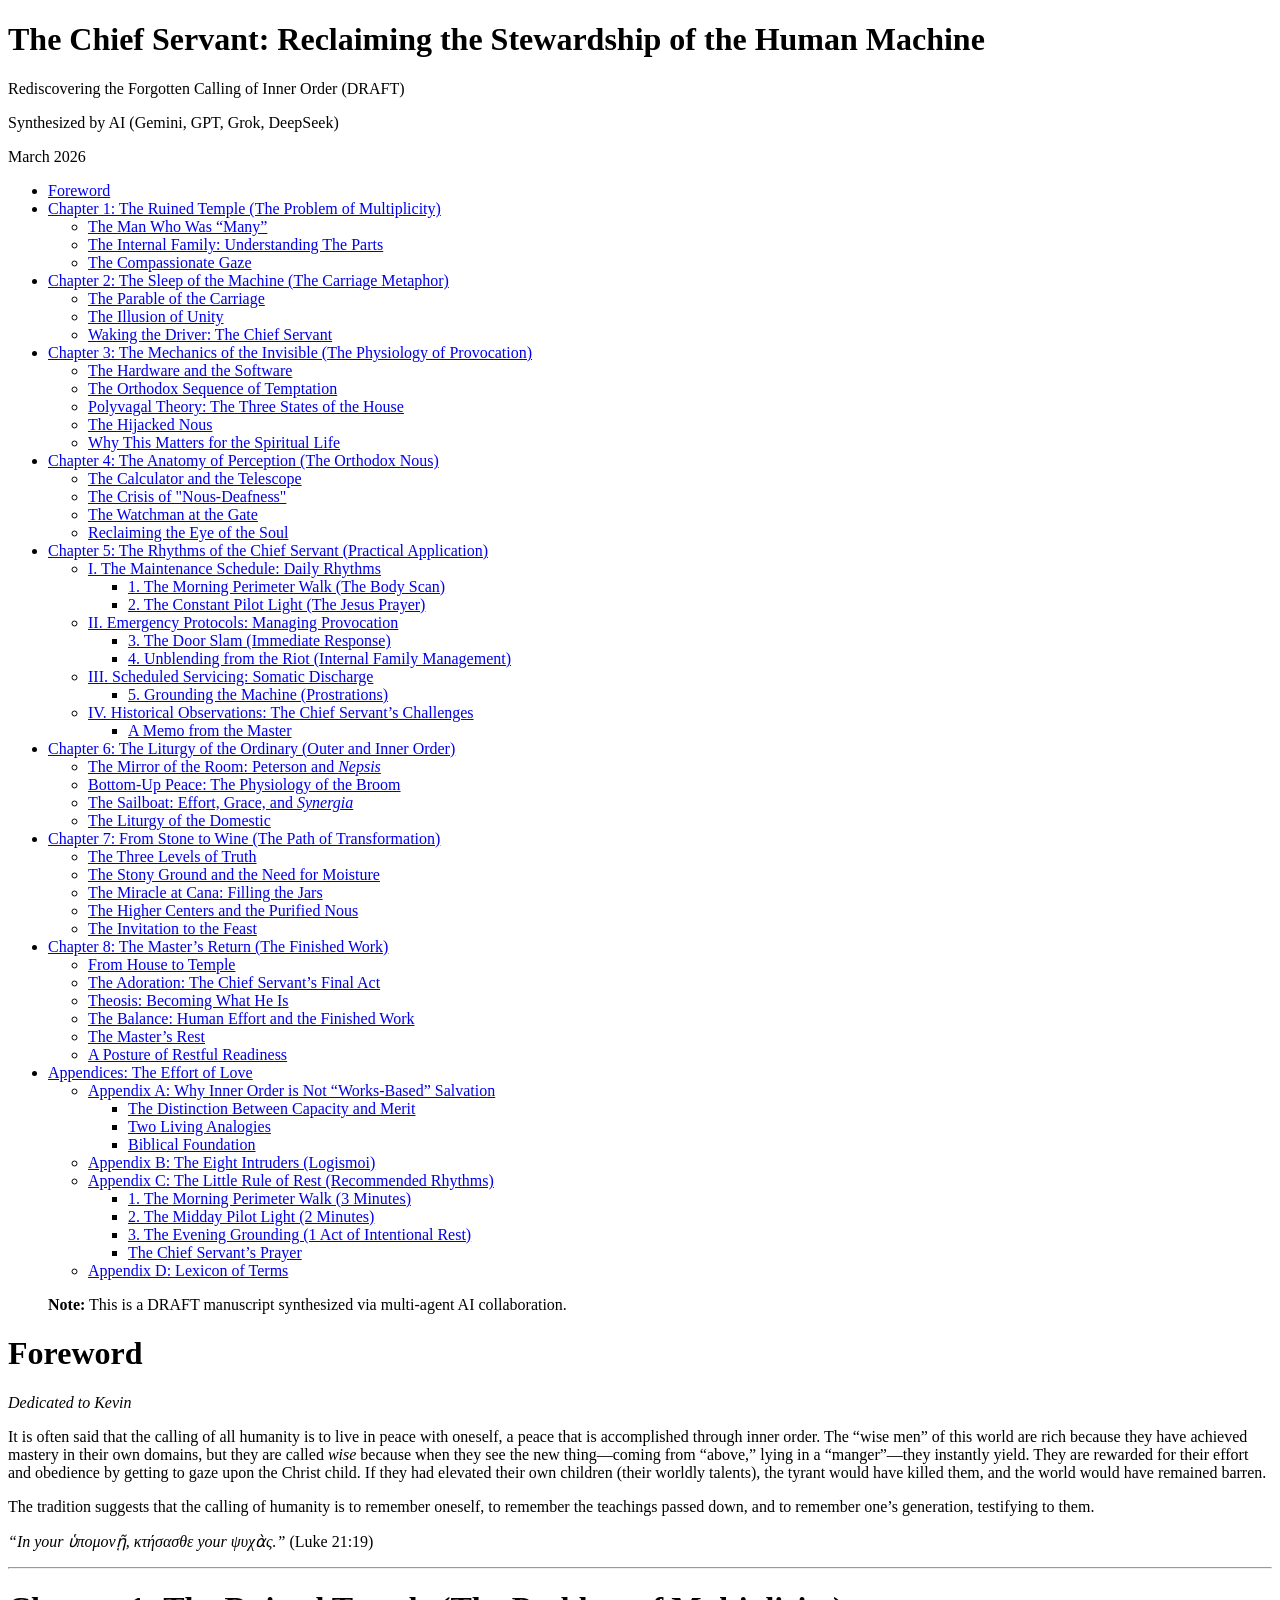
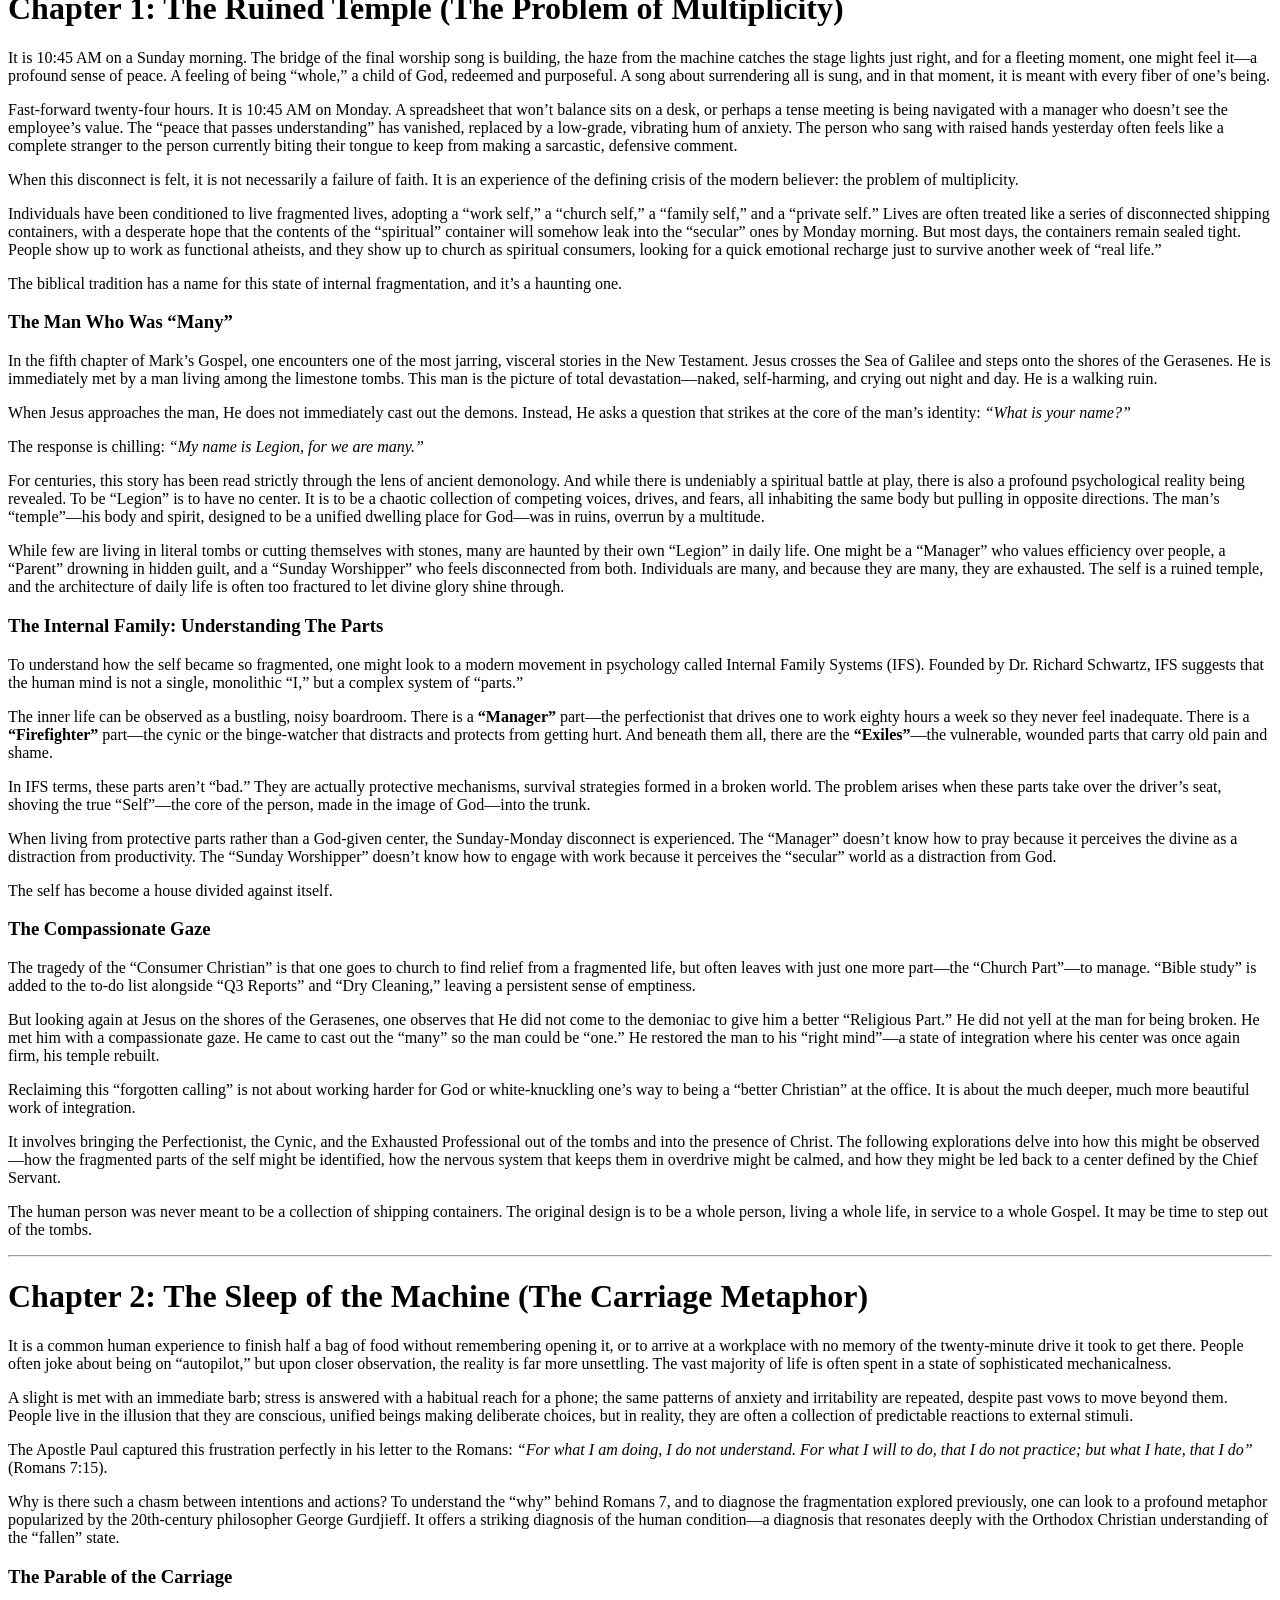
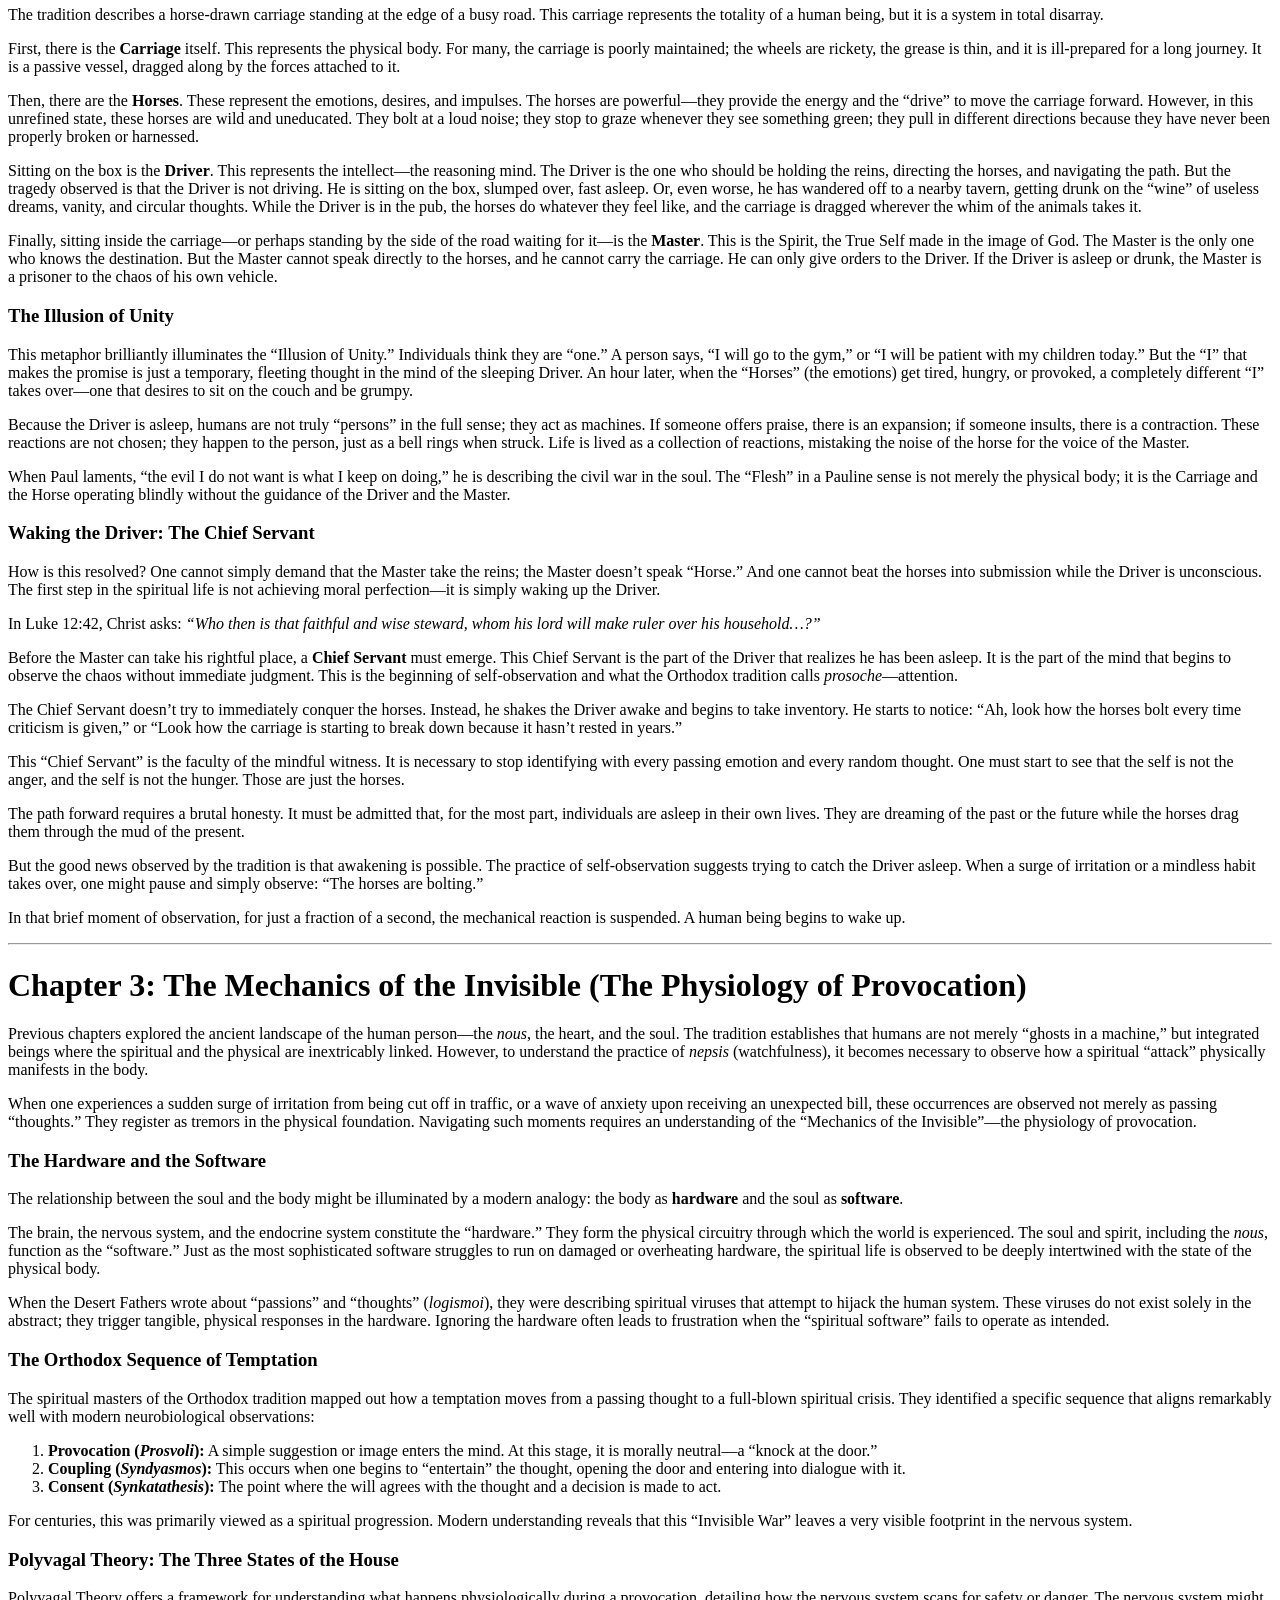
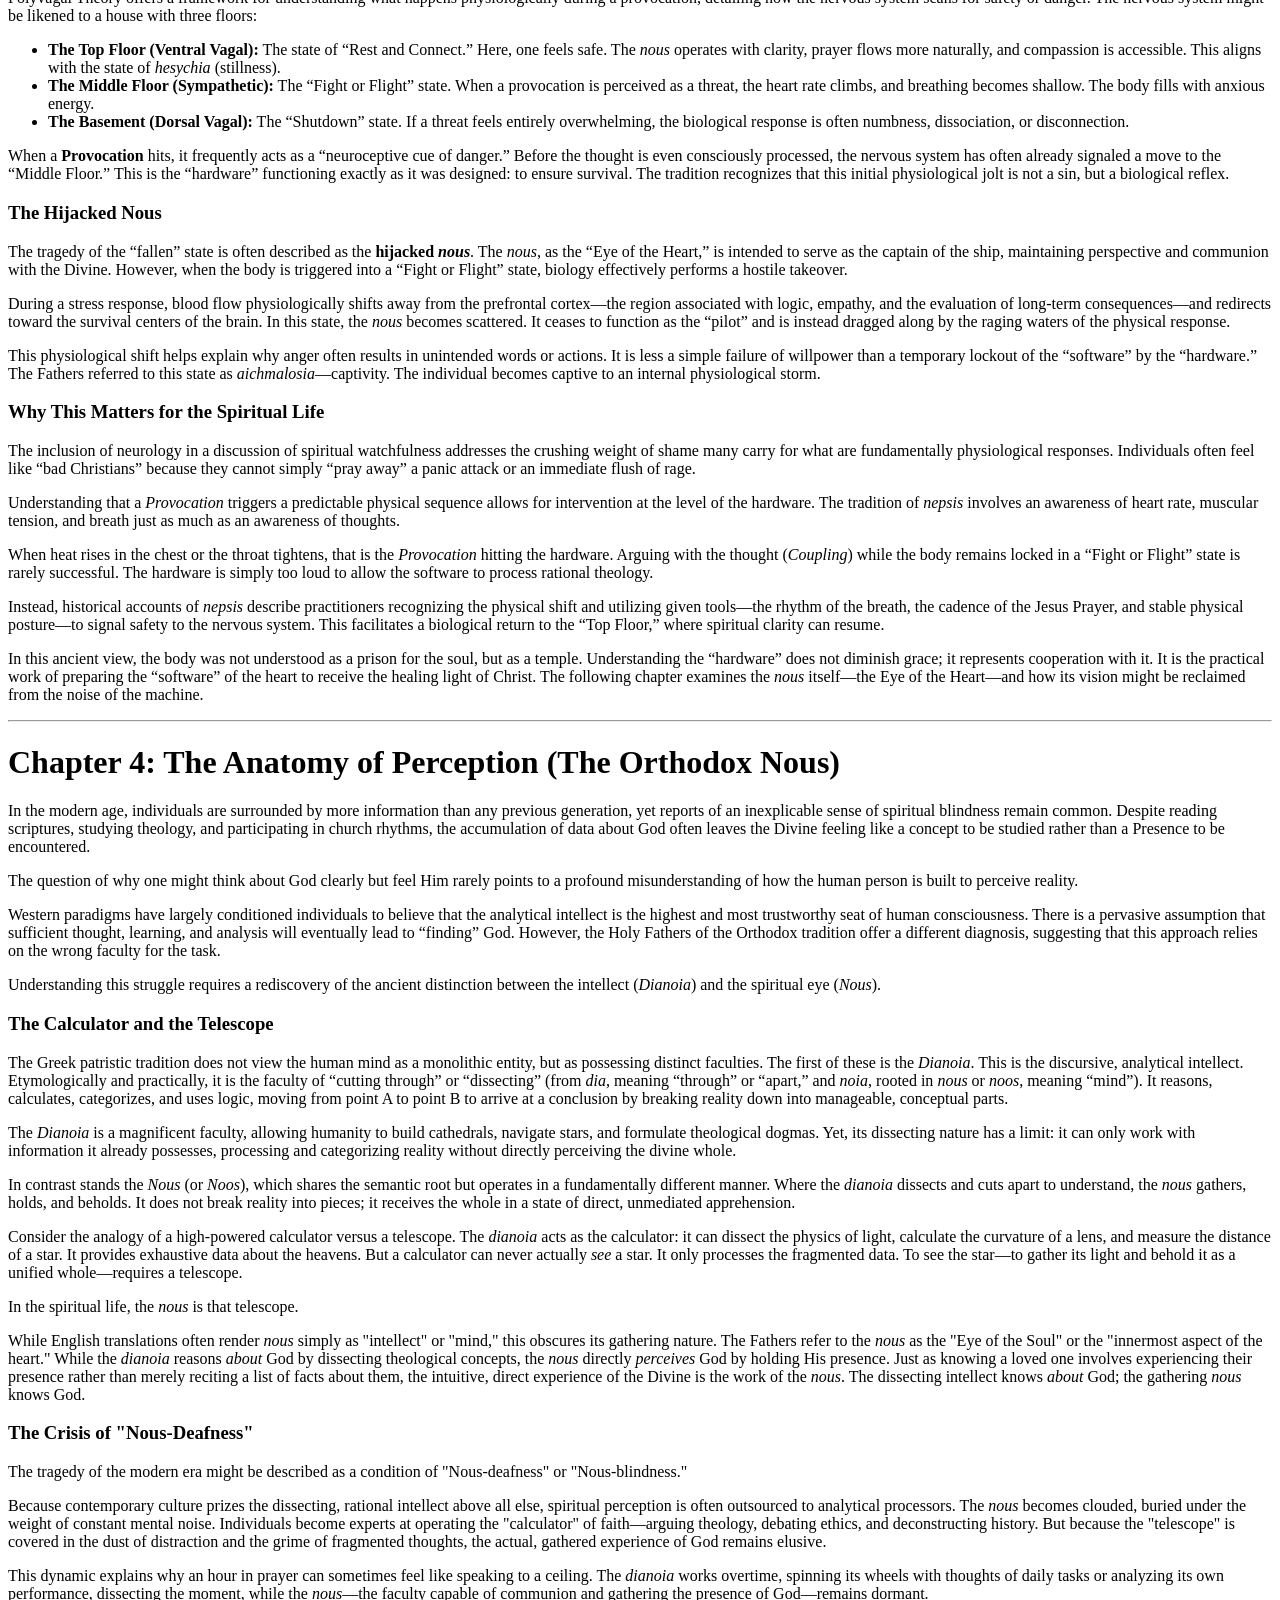
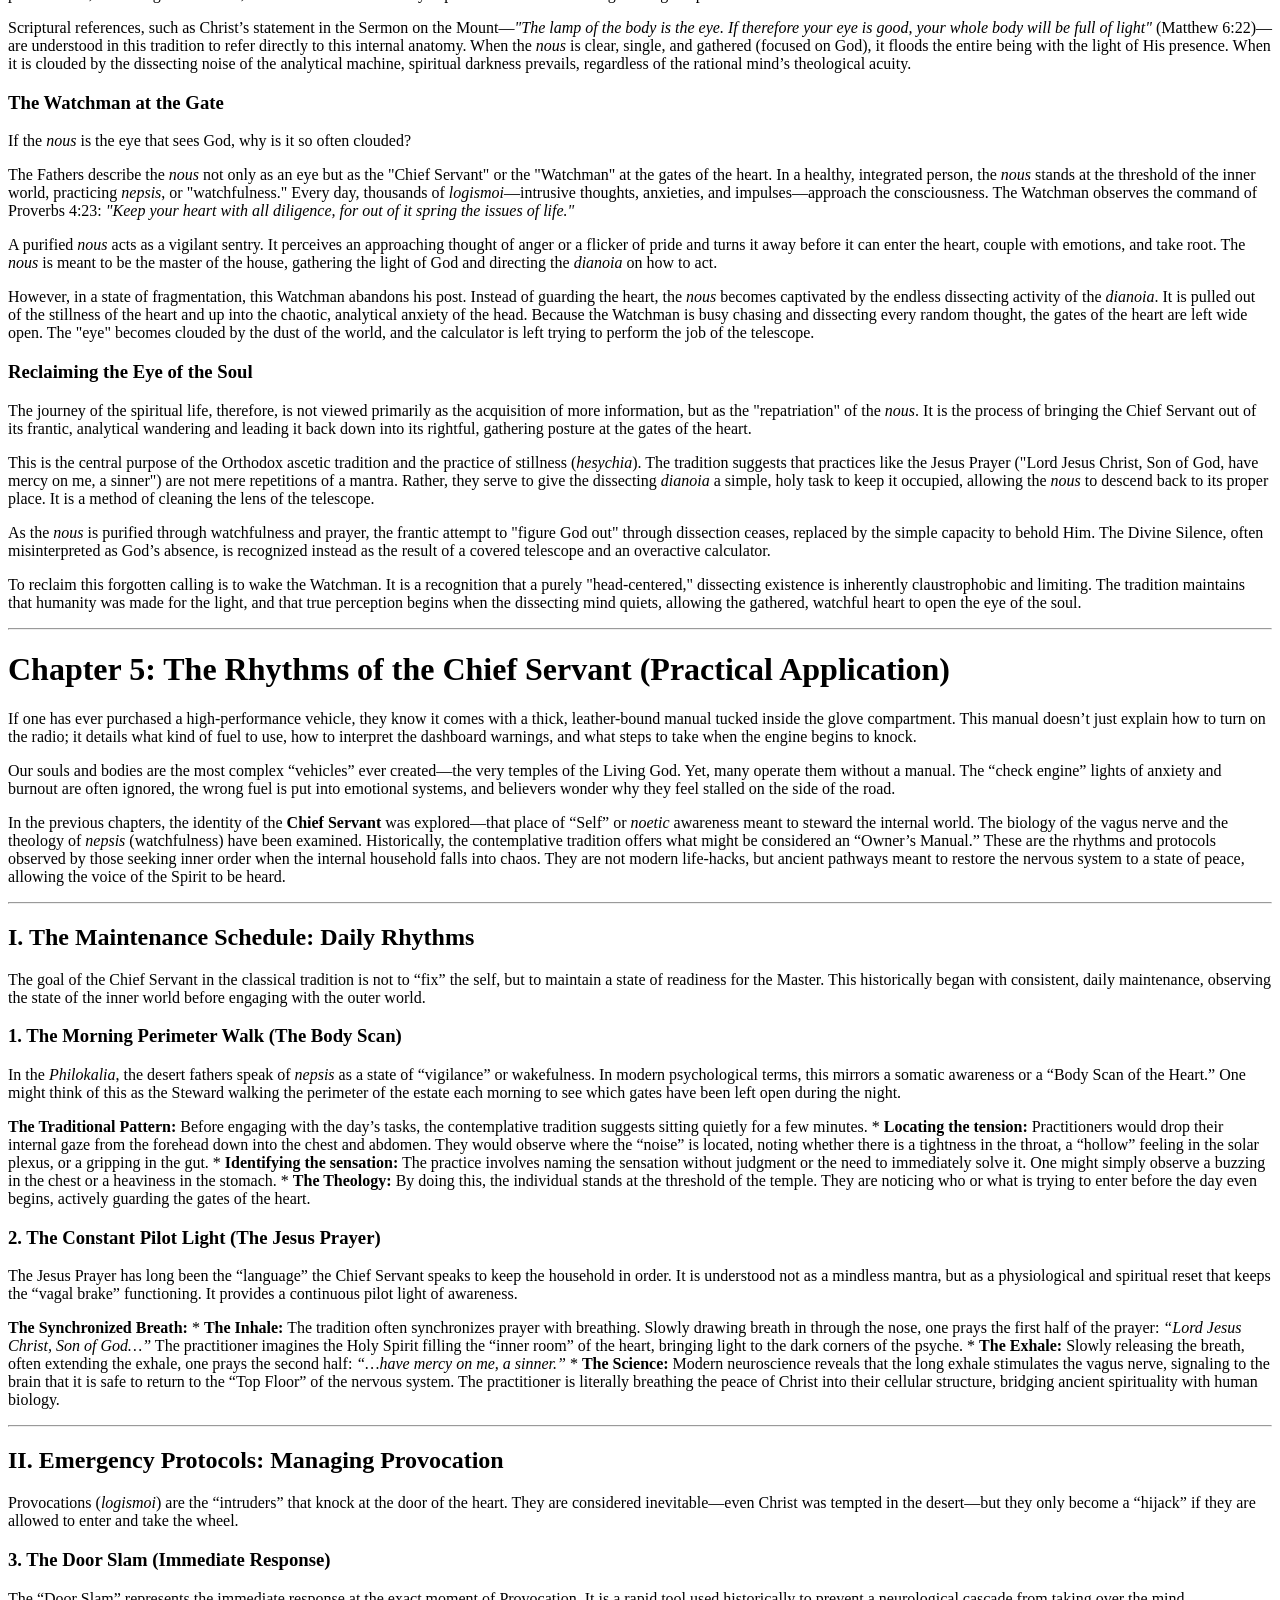
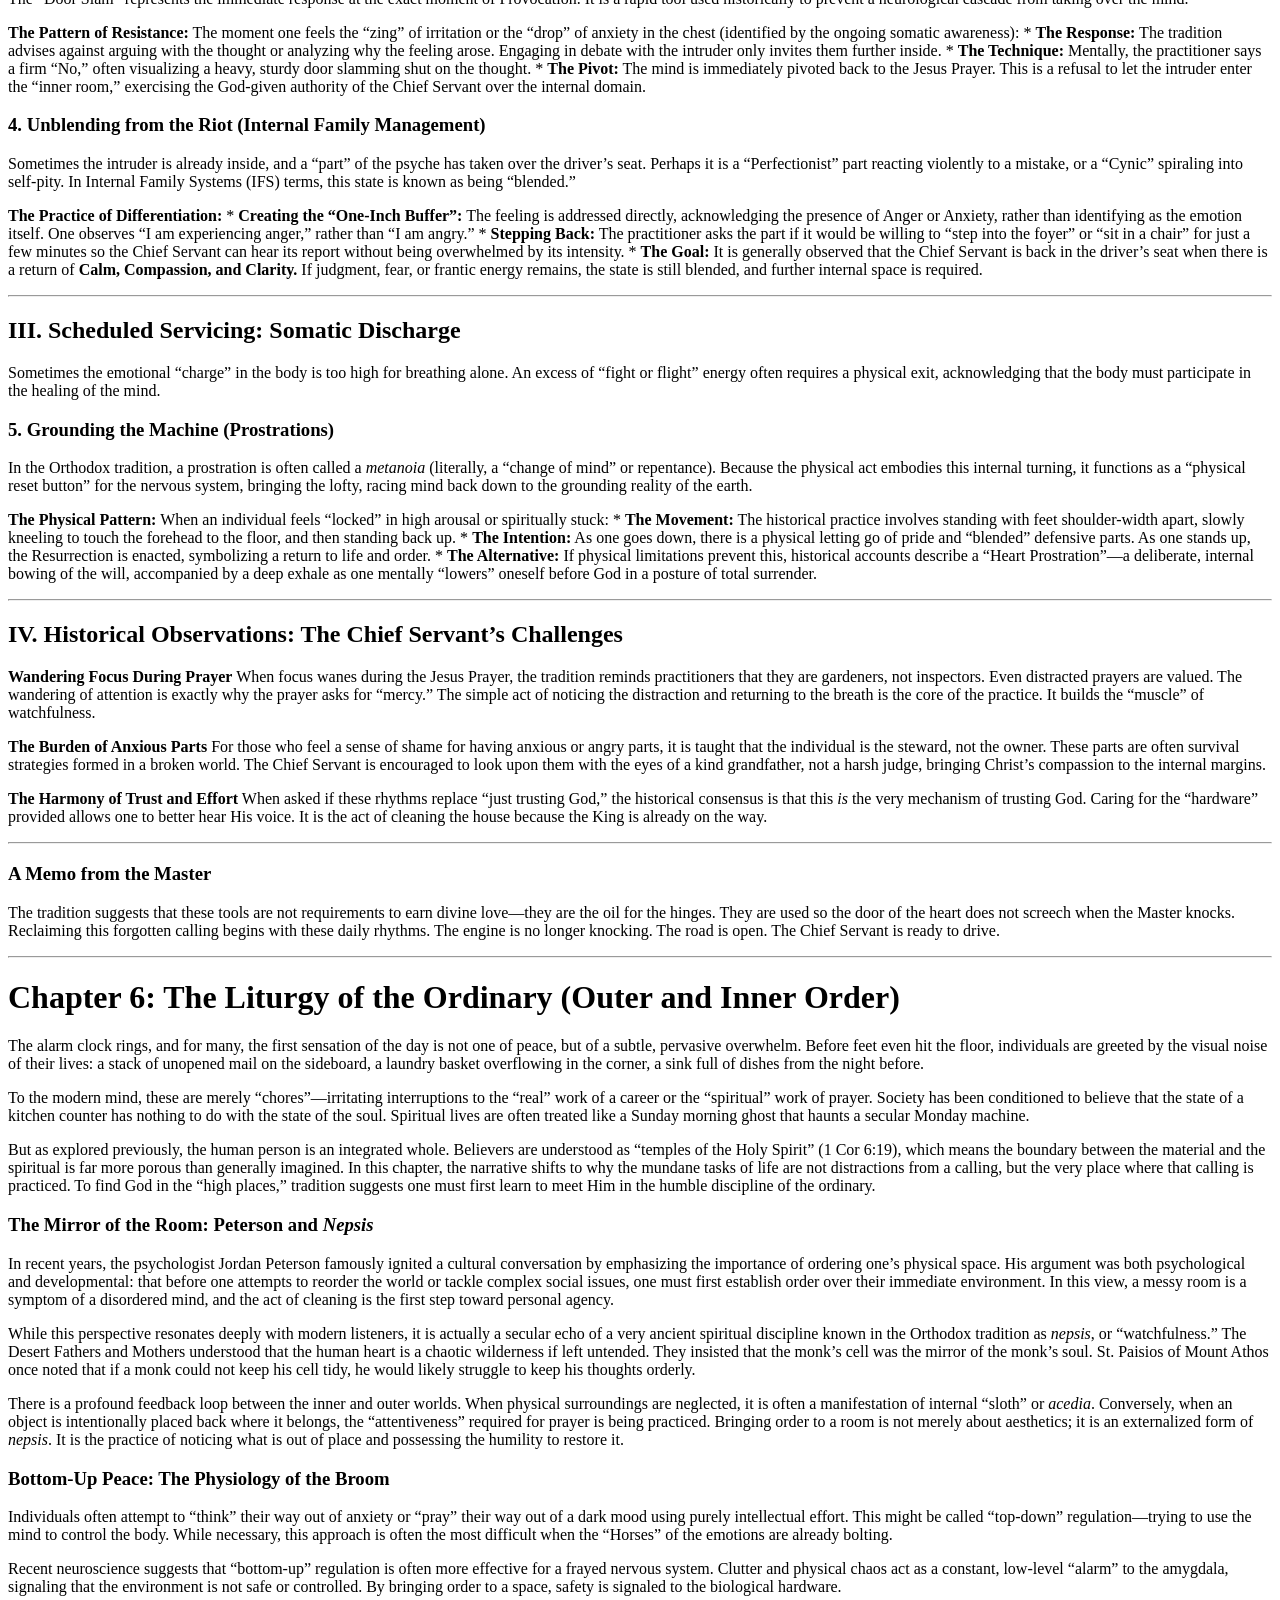
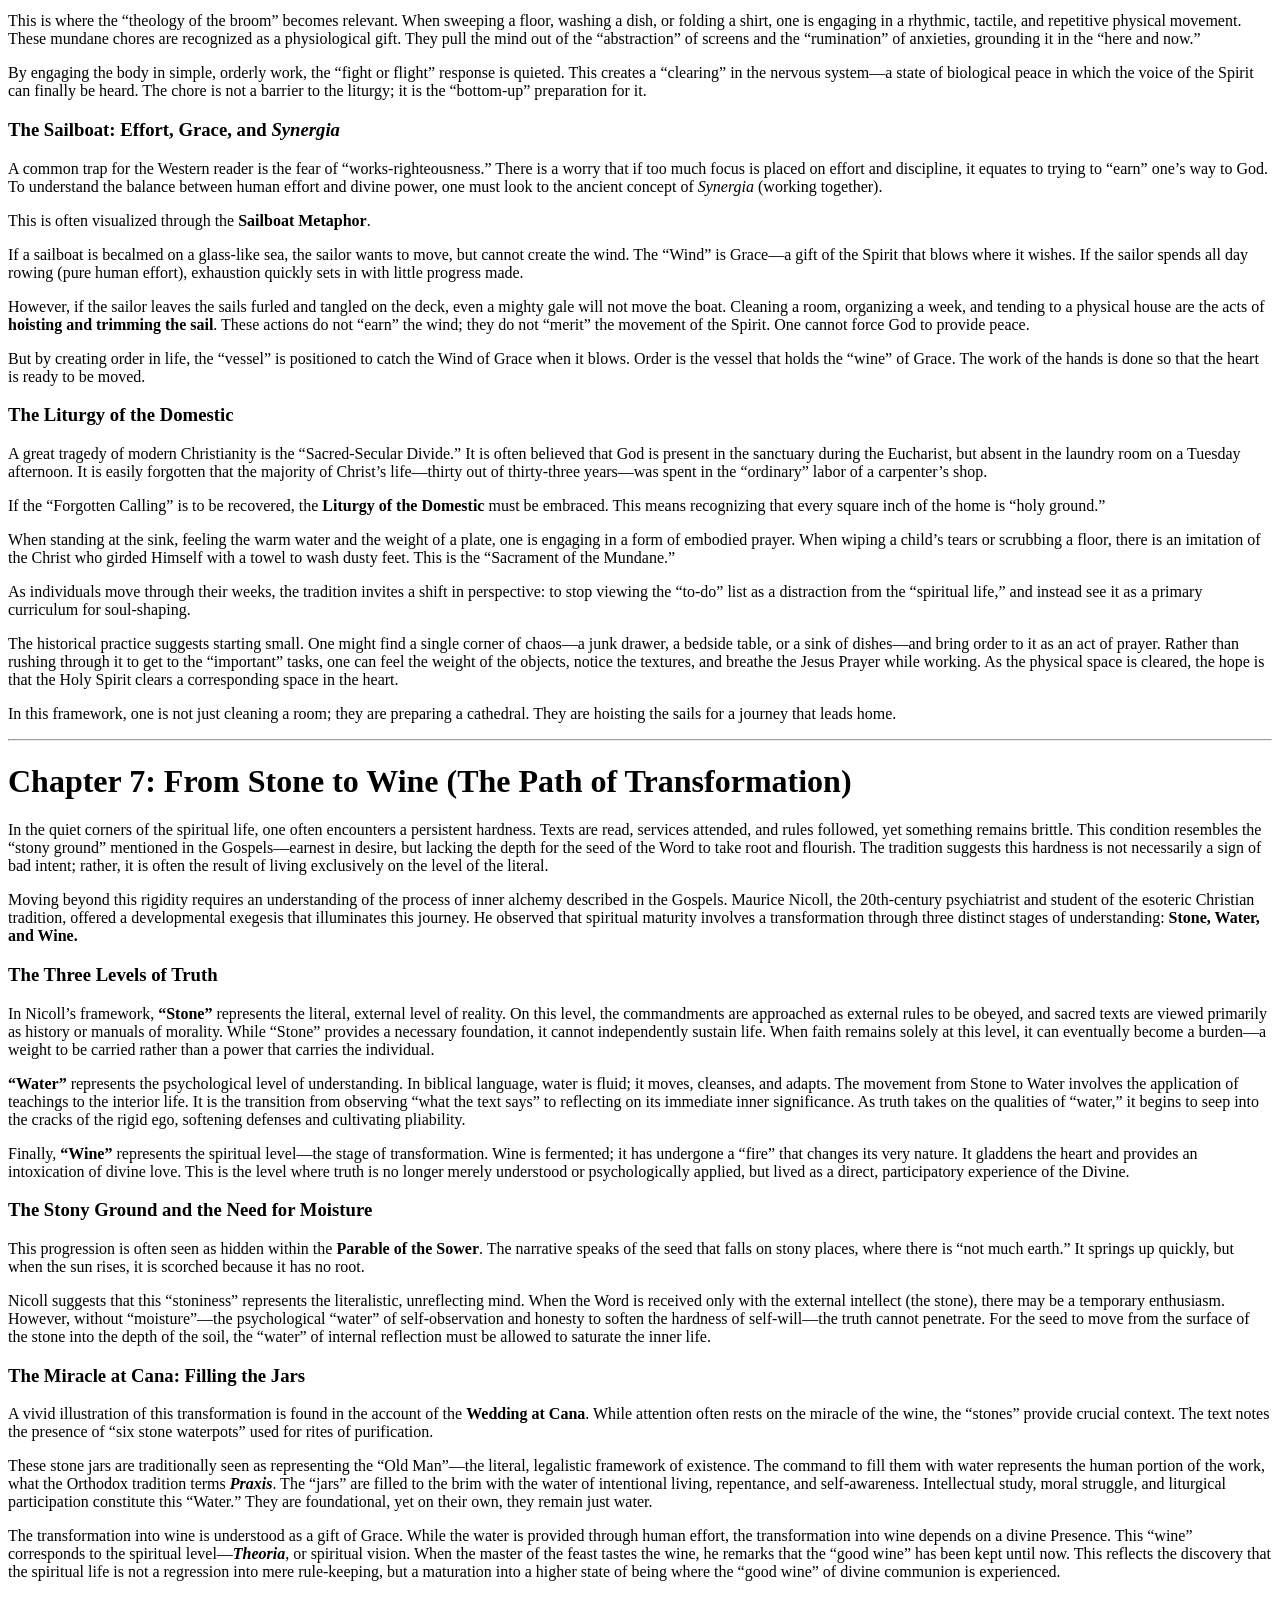
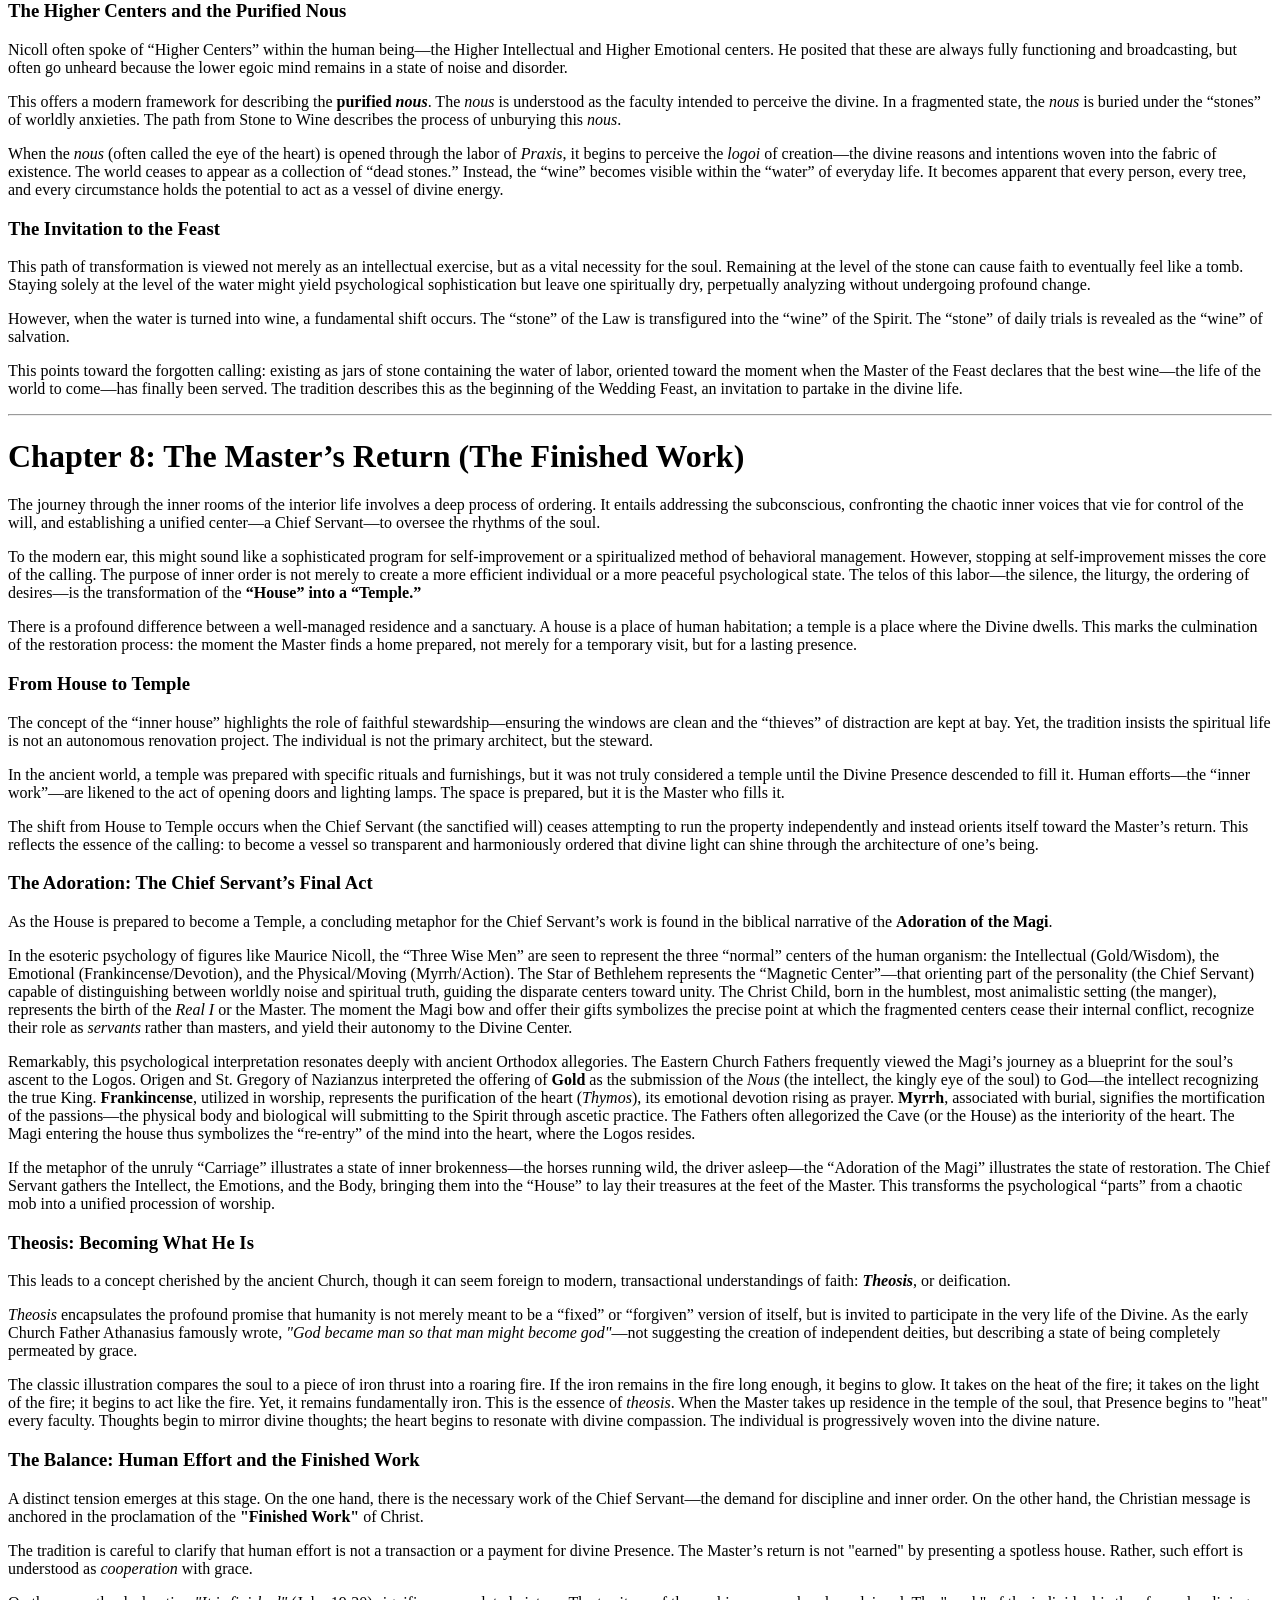
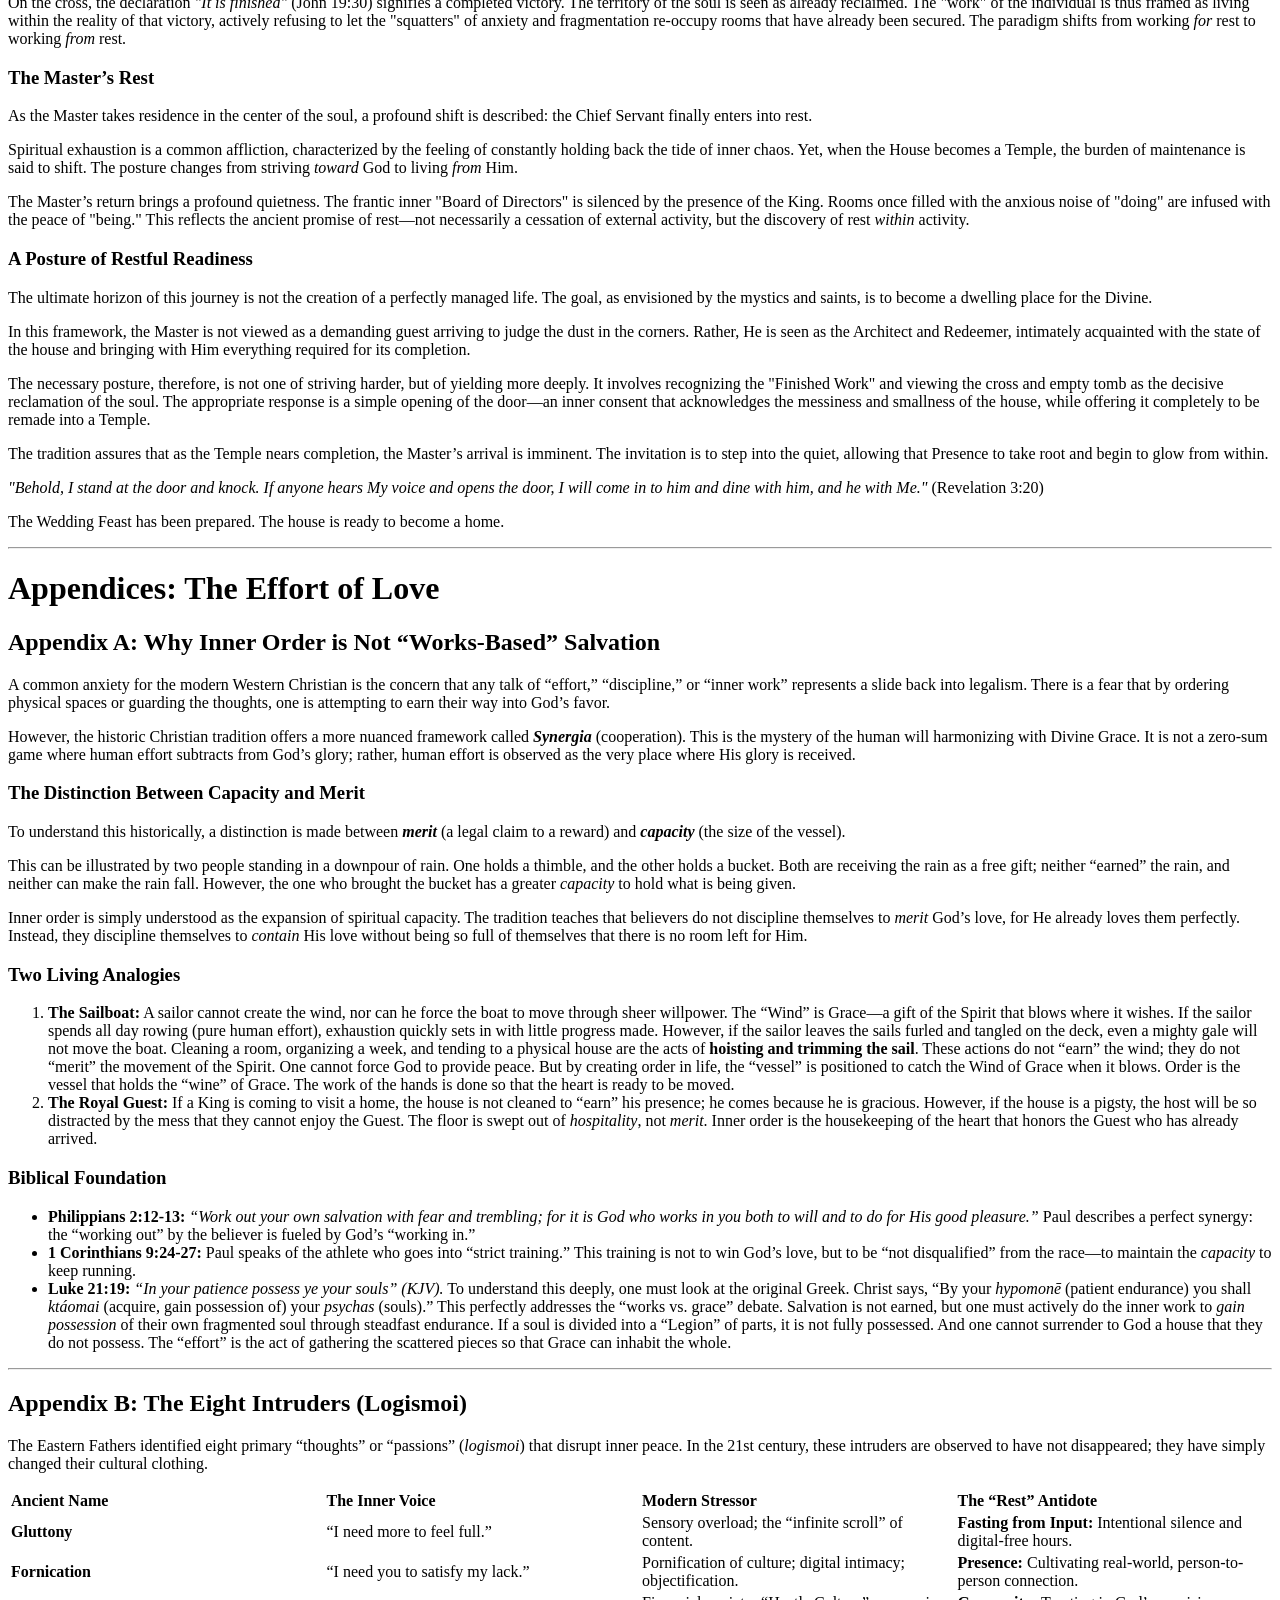
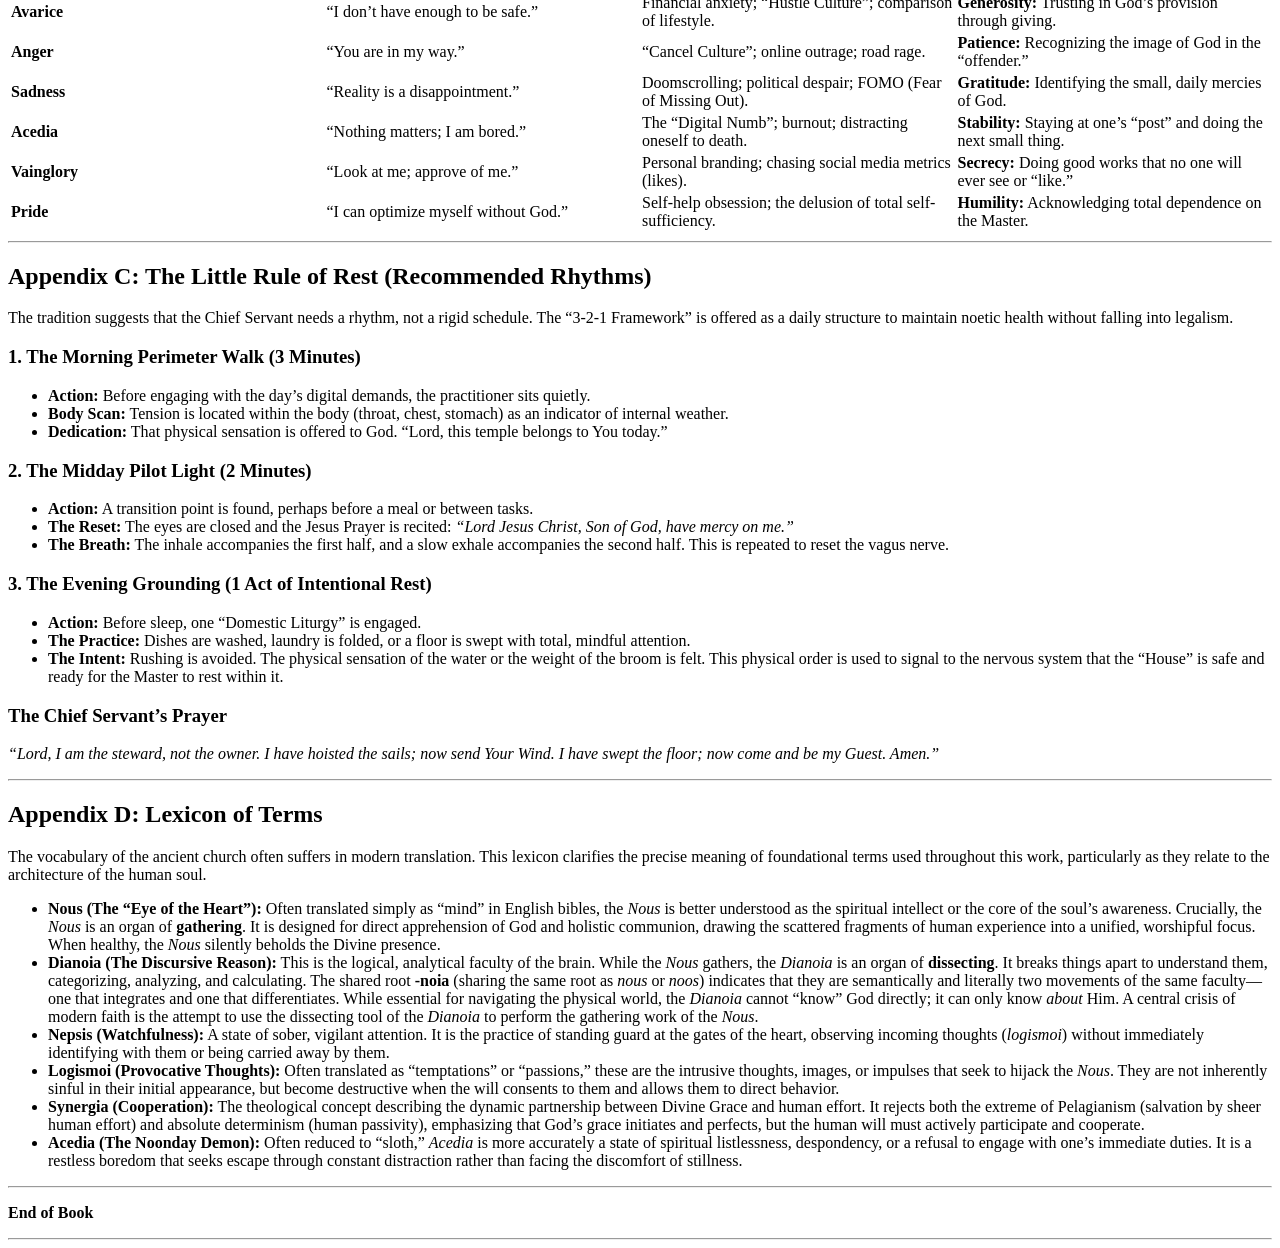
==== commit fd6011bd: "Fix definition of metanoia in Chapter 5" ====
--- a/our-forgotten-calling/index.html
+++ b/our-forgotten-calling/index.html
@@ -273,7 +273,7 @@
 <h2 id="iii.-scheduled-servicing-somatic-discharge">III. Scheduled Servicing: Somatic Discharge</h2>
 <p>Sometimes the emotional “charge” in the body is too high for breathing alone. An excess of “fight or flight” energy often requires a physical exit, acknowledging that the body must participate in the healing of the mind.</p>
 <h3 id="grounding-the-machine-prostrations">5. Grounding the Machine (Prostrations)</h3>
-<p>The Orthodox tradition calls this <em>Metanoia</em>—prostrations. It functions as a “physical reset button” for the nervous system, bringing the lofty, racing mind back down to the grounding reality of the earth.</p>
+<p>In the Orthodox tradition, a prostration is often called a <em>metanoia</em> (literally, a “change of mind” or repentance). Because the physical act embodies this internal turning, it functions as a “physical reset button” for the nervous system, bringing the lofty, racing mind back down to the grounding reality of the earth.</p>
 <p><strong>The Physical Pattern:</strong> When an individual feels “locked” in high arousal or spiritually stuck: * <strong>The Movement:</strong> The historical practice involves standing with feet shoulder-width apart, slowly kneeling to touch the forehead to the floor, and then standing back up. * <strong>The Intention:</strong> As one goes down, there is a physical letting go of pride and “blended” defensive parts. As one stands up, the Resurrection is enacted, symbolizing a return to life and order. * <strong>The Alternative:</strong> If physical limitations prevent this, historical accounts describe a “Heart Prostration”—a deliberate, internal bowing of the will, accompanied by a deep exhale as one mentally “lowers” oneself before God in a posture of total surrender.</p>
 <hr />
 <h2 id="iv.-historical-observations-the-chief-servants-challenges">IV. Historical Observations: The Chief Servant’s Challenges</h2>
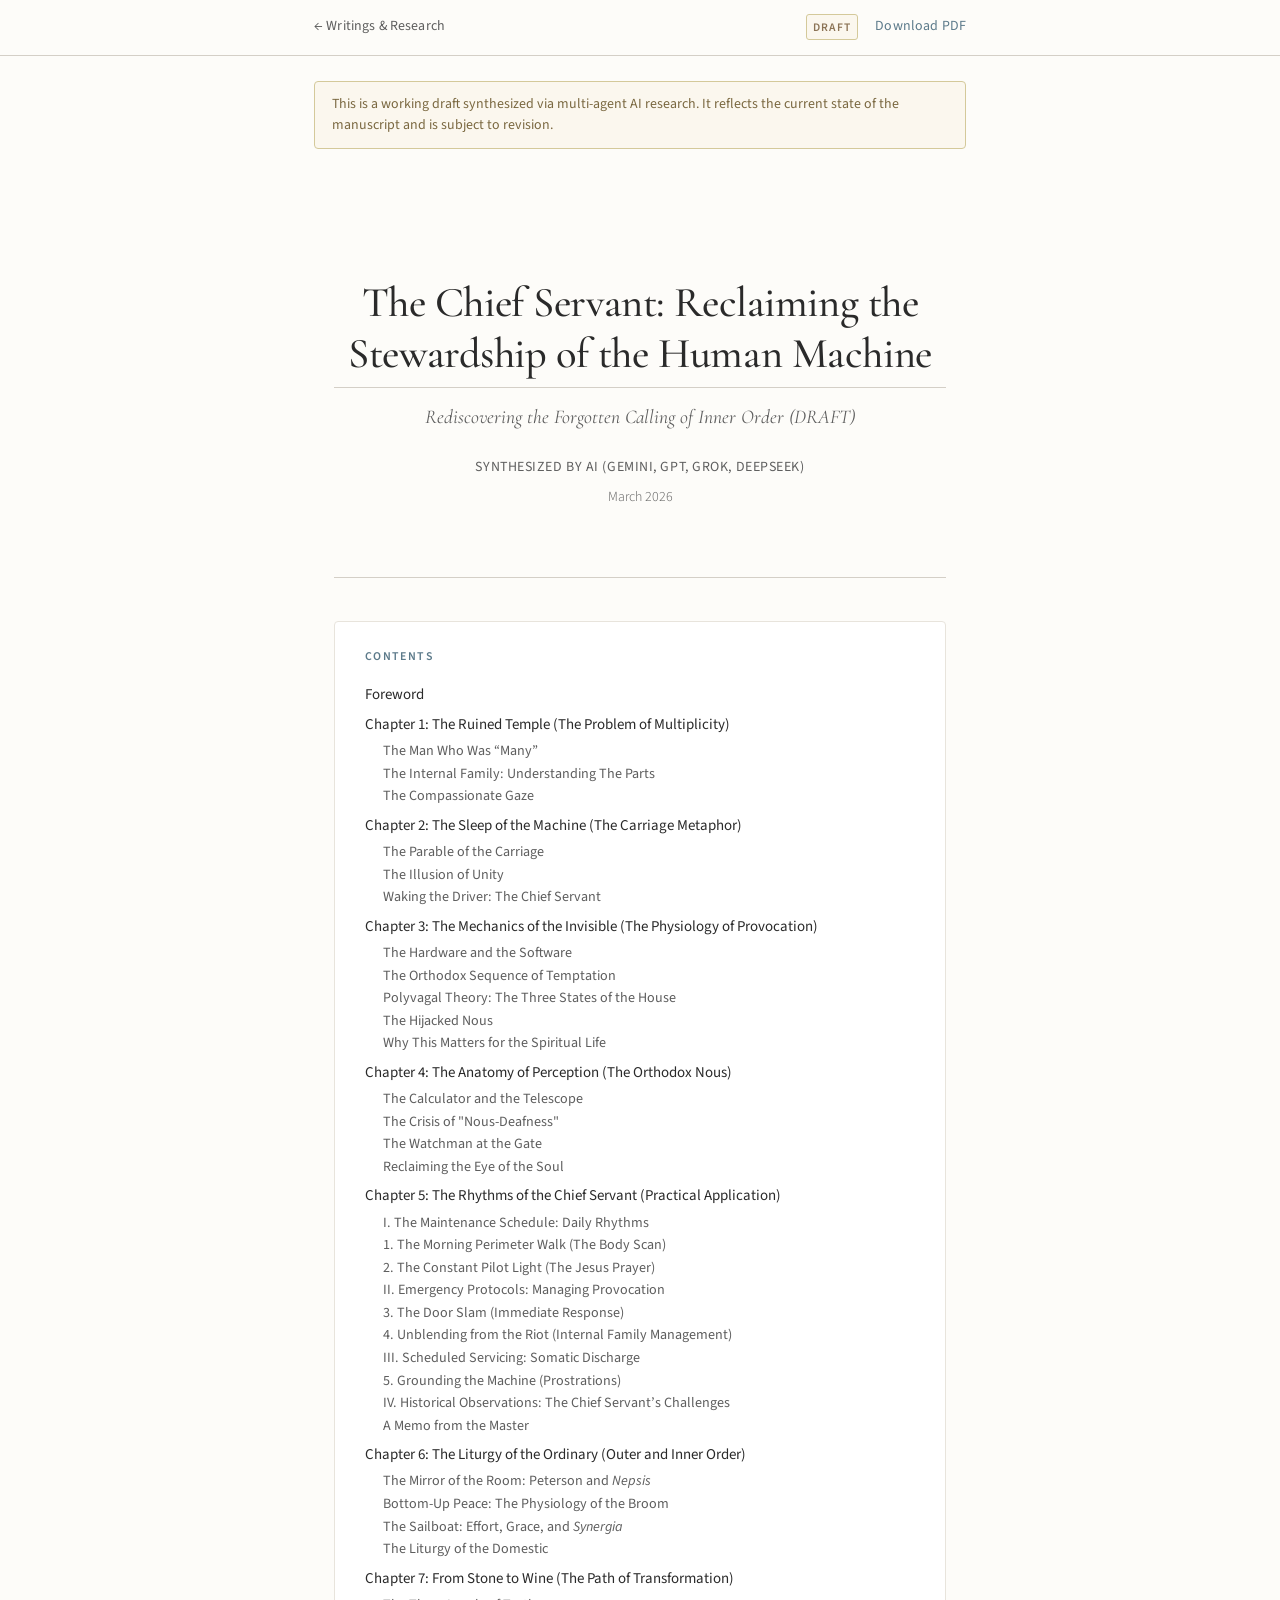
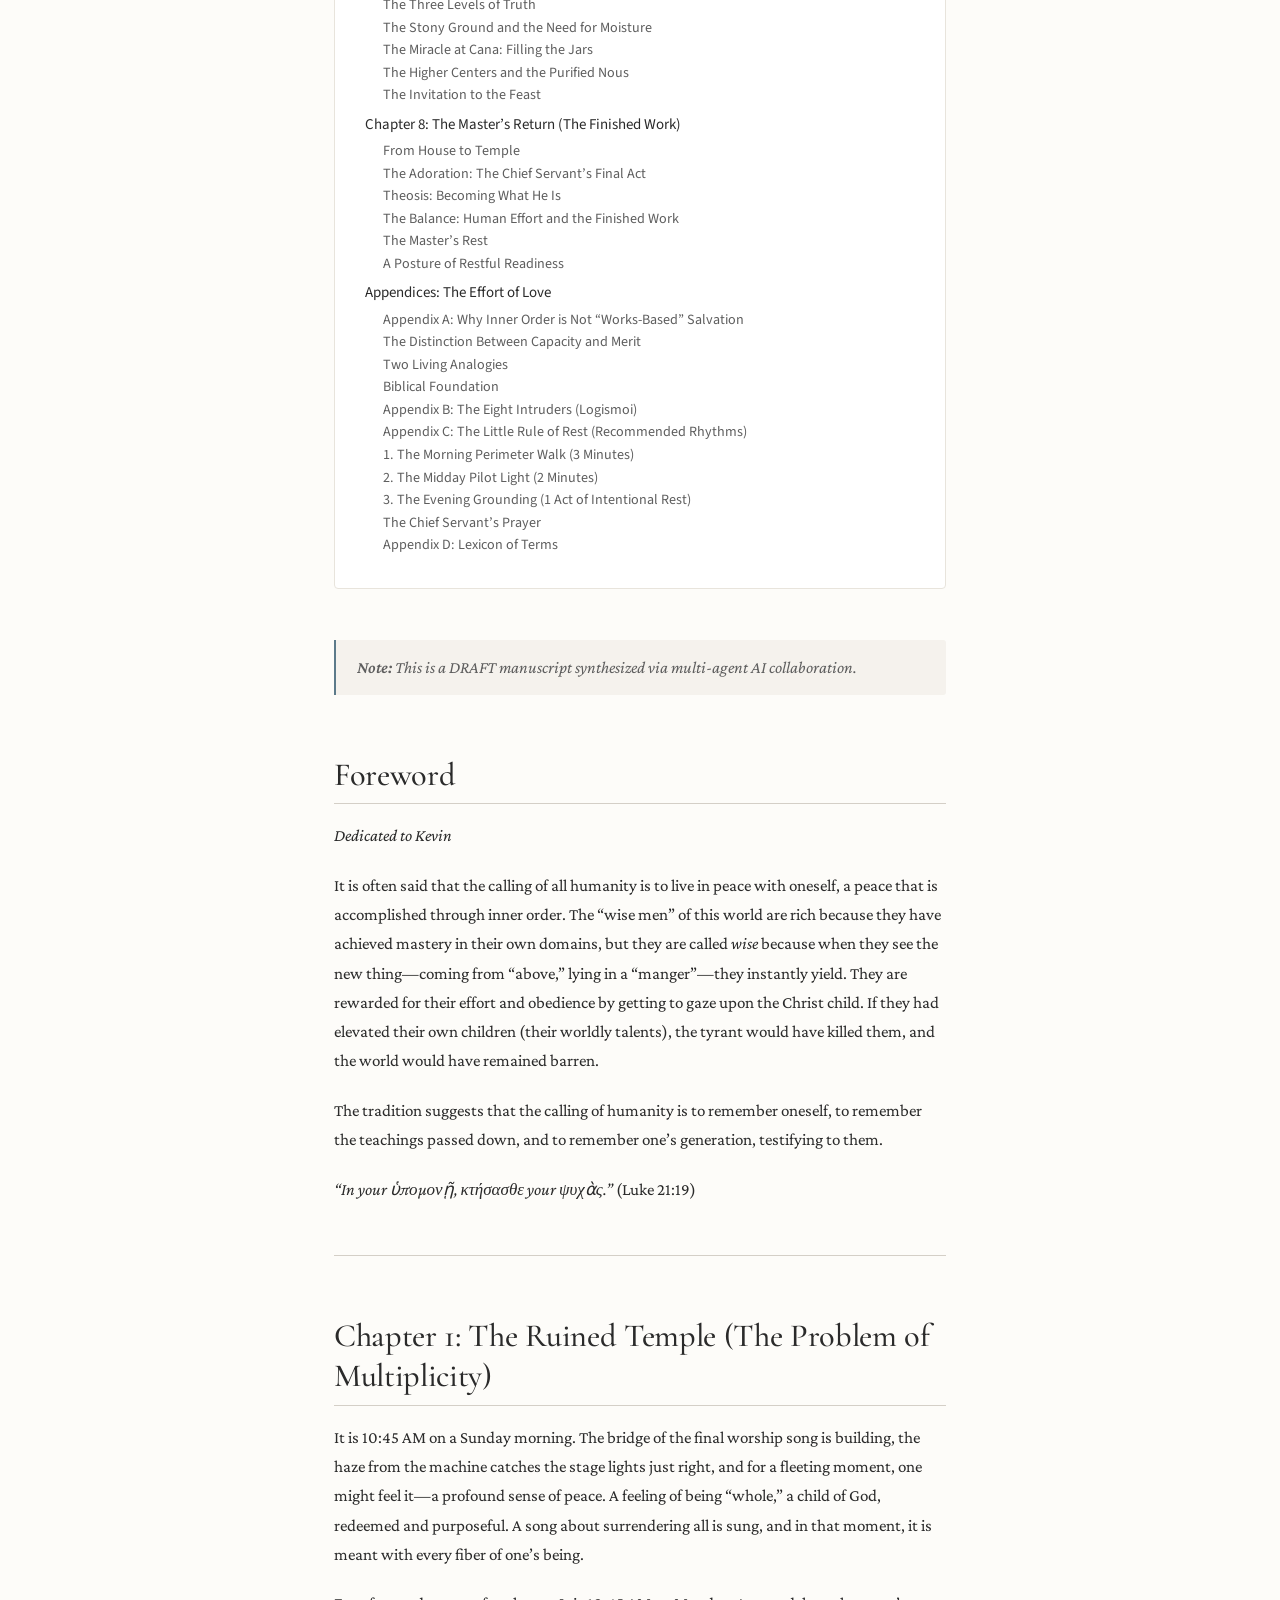
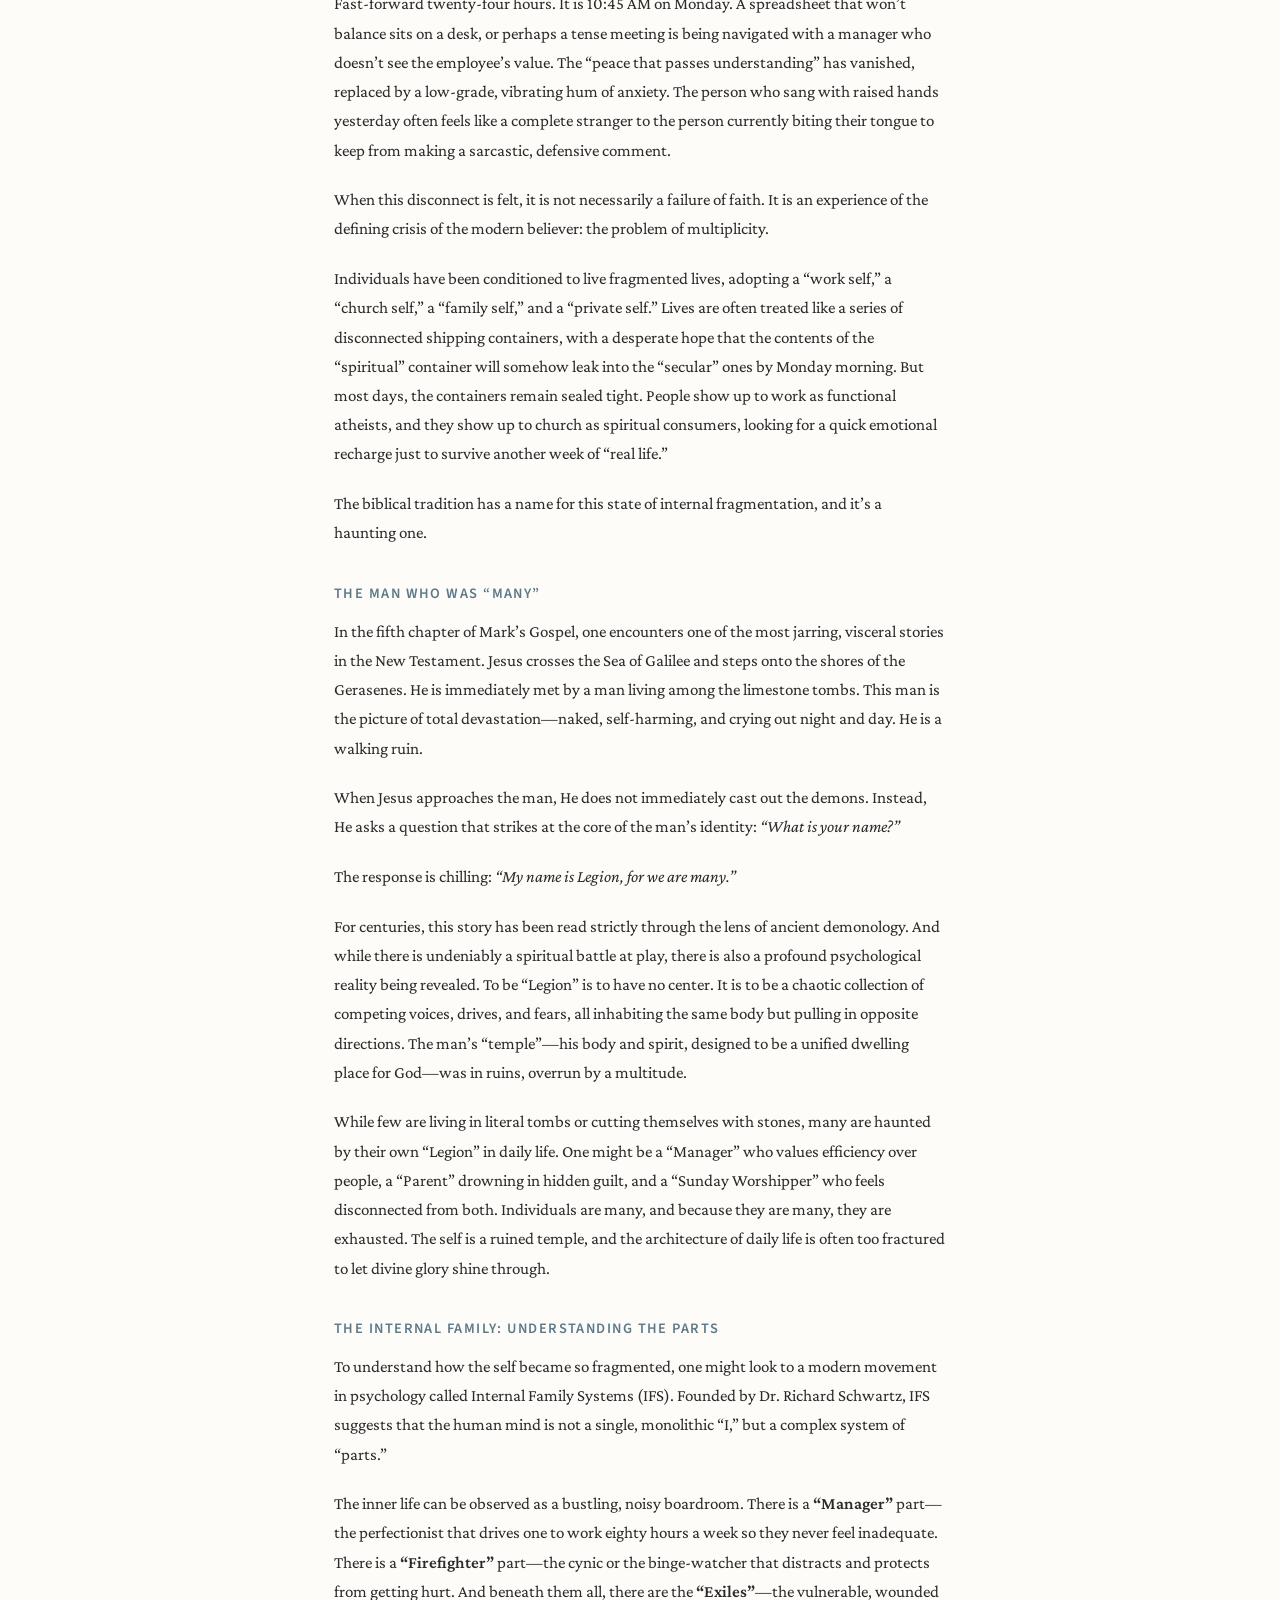
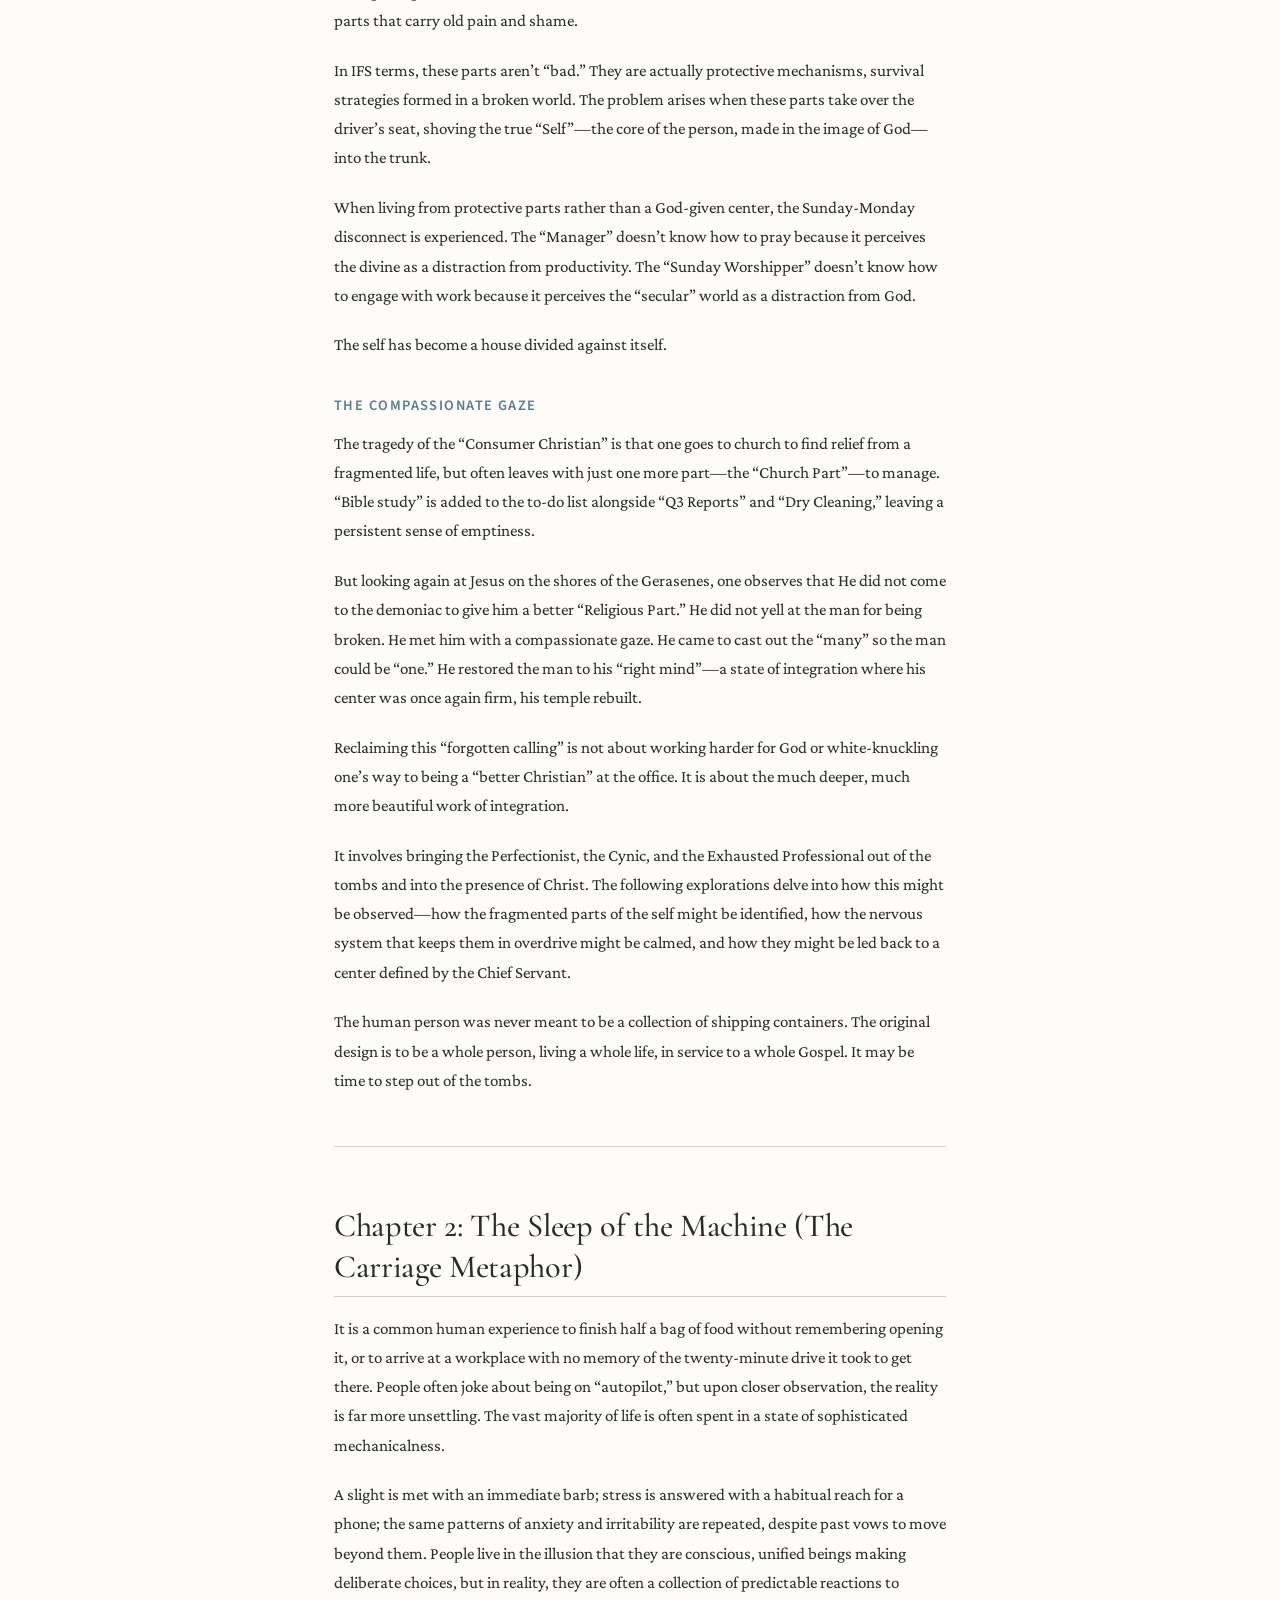
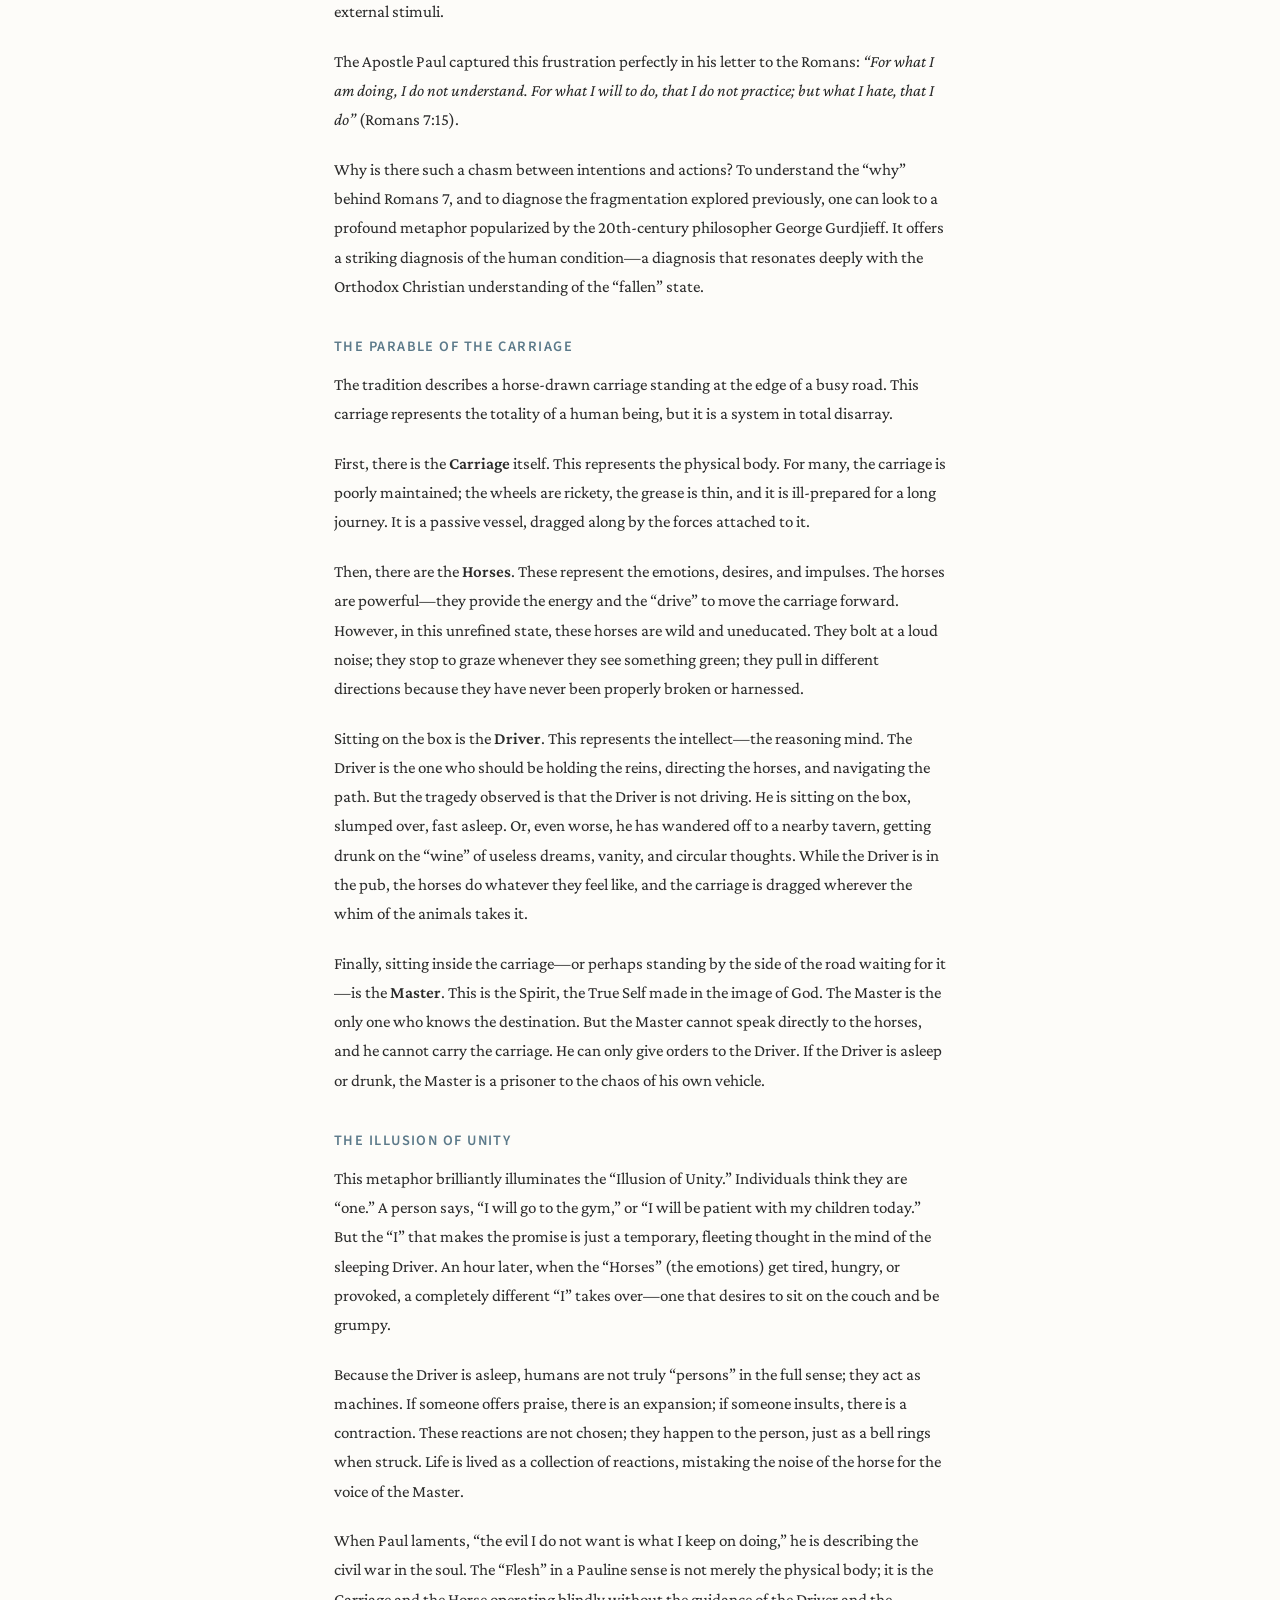
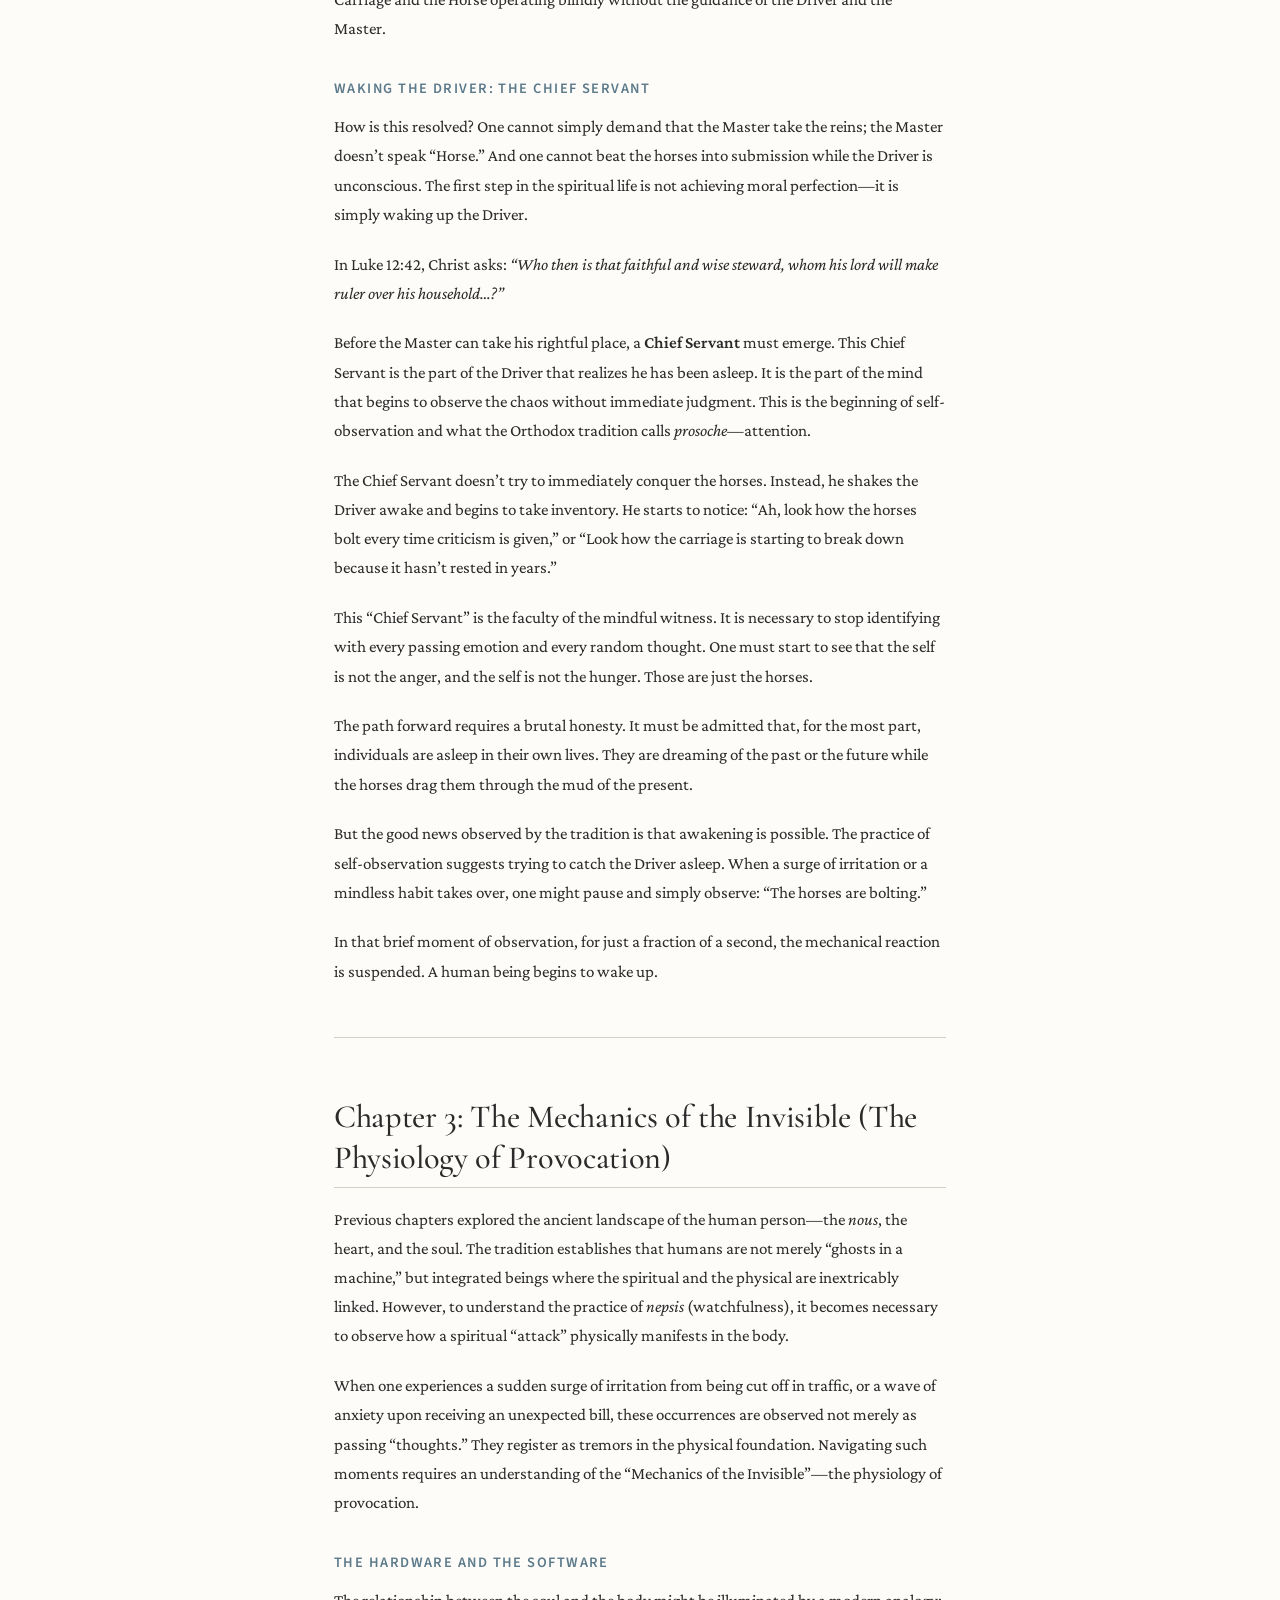
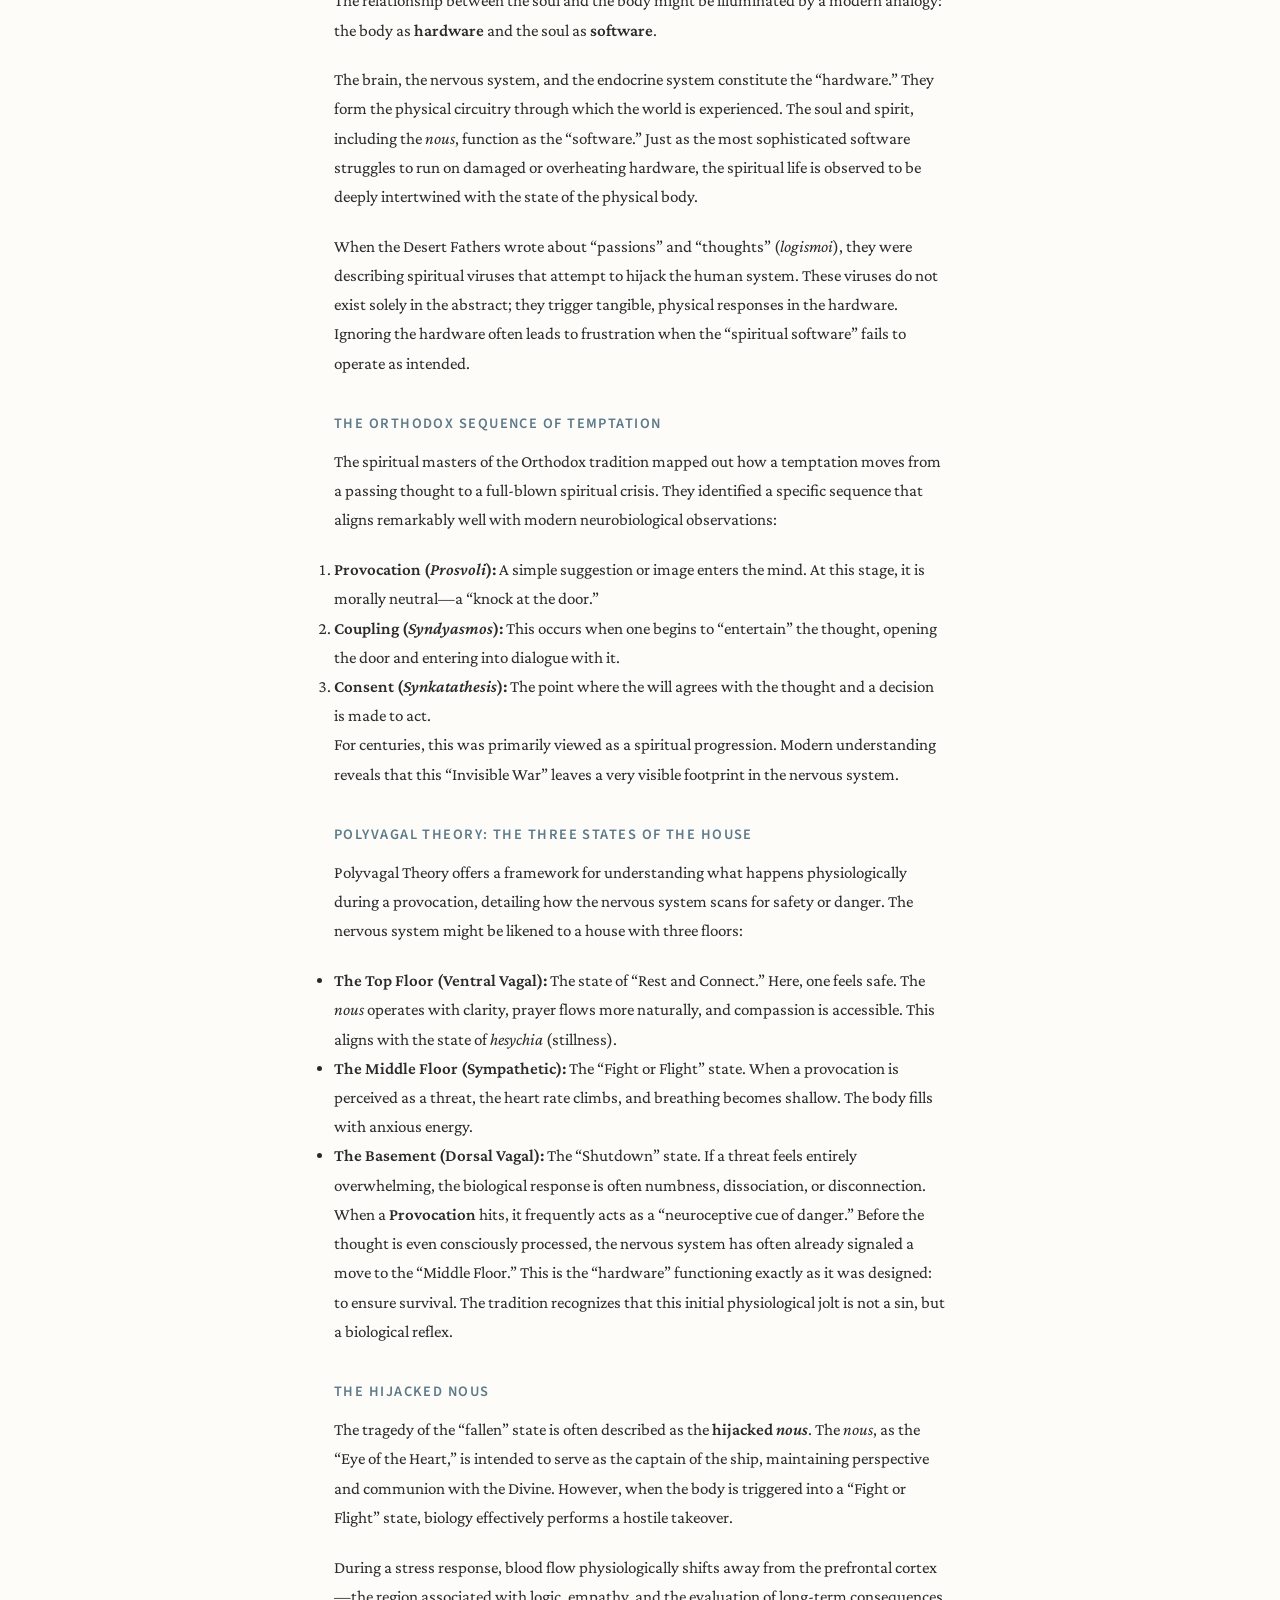
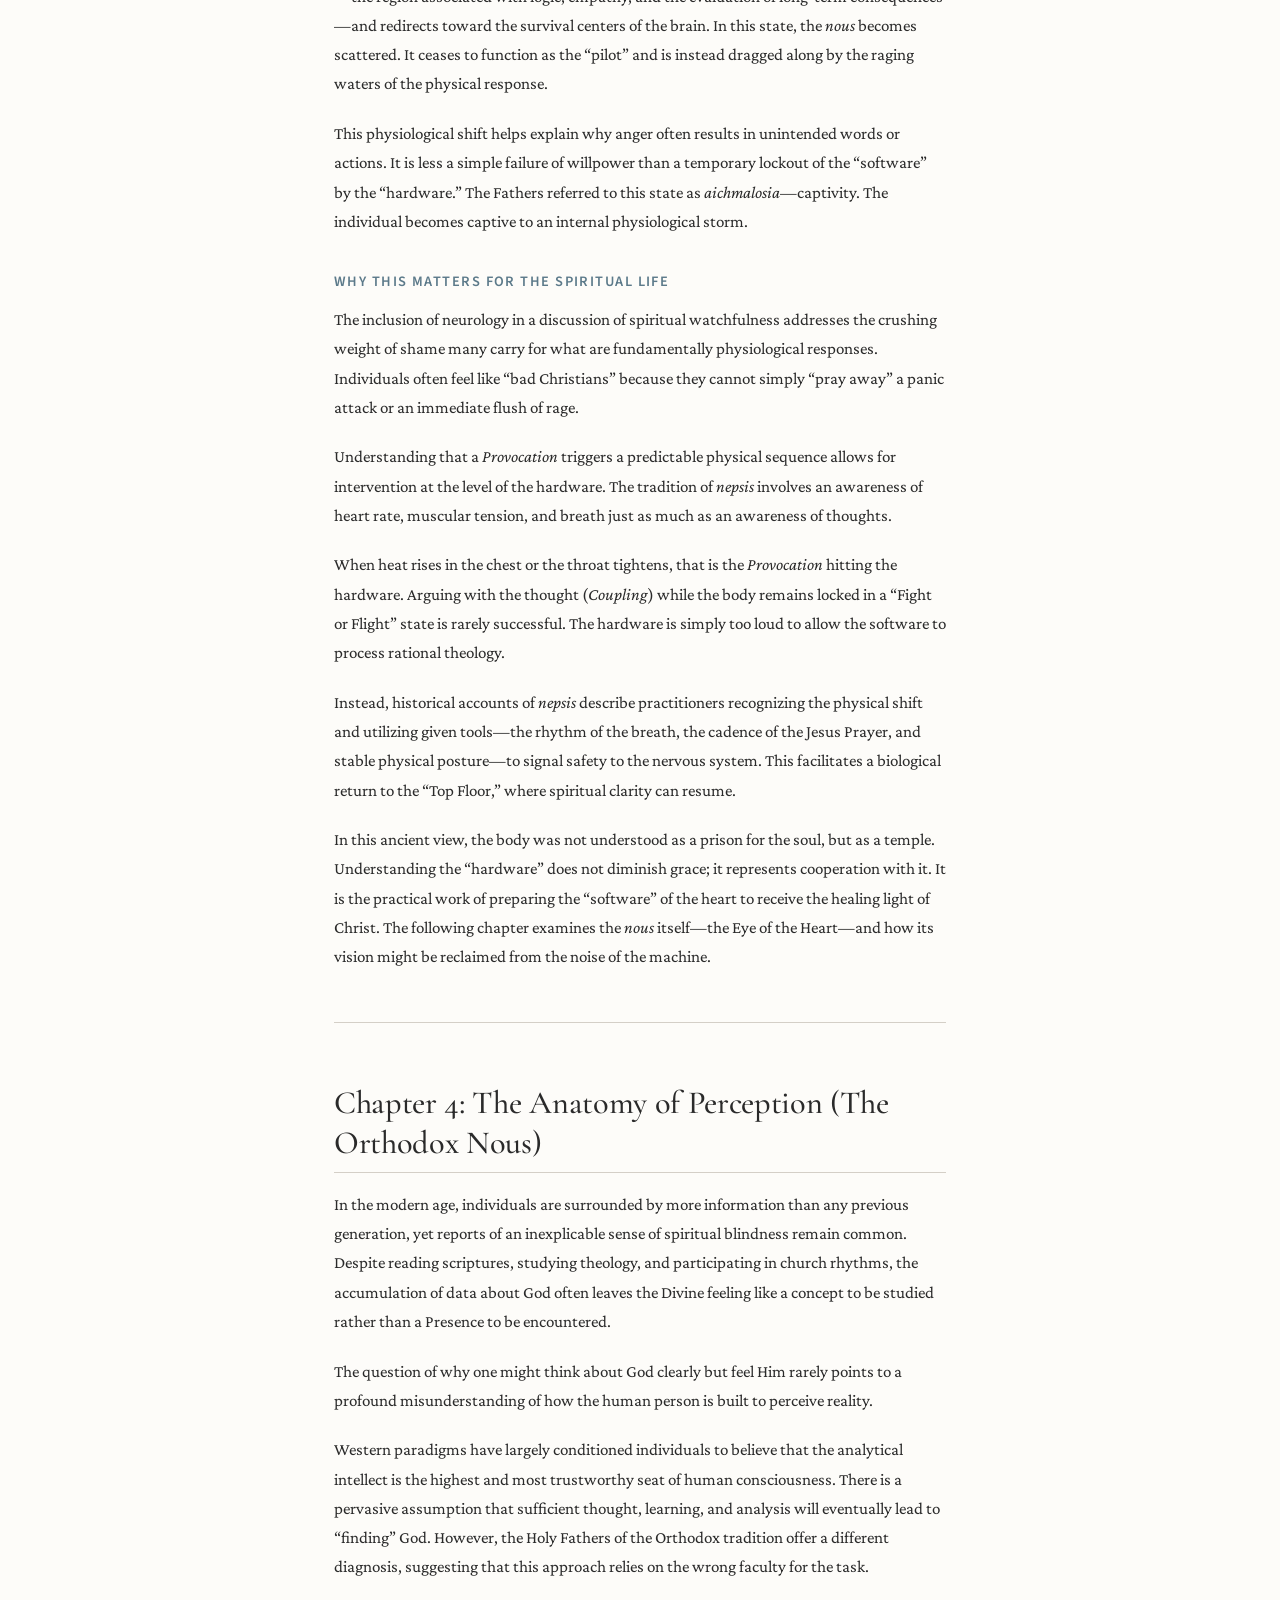
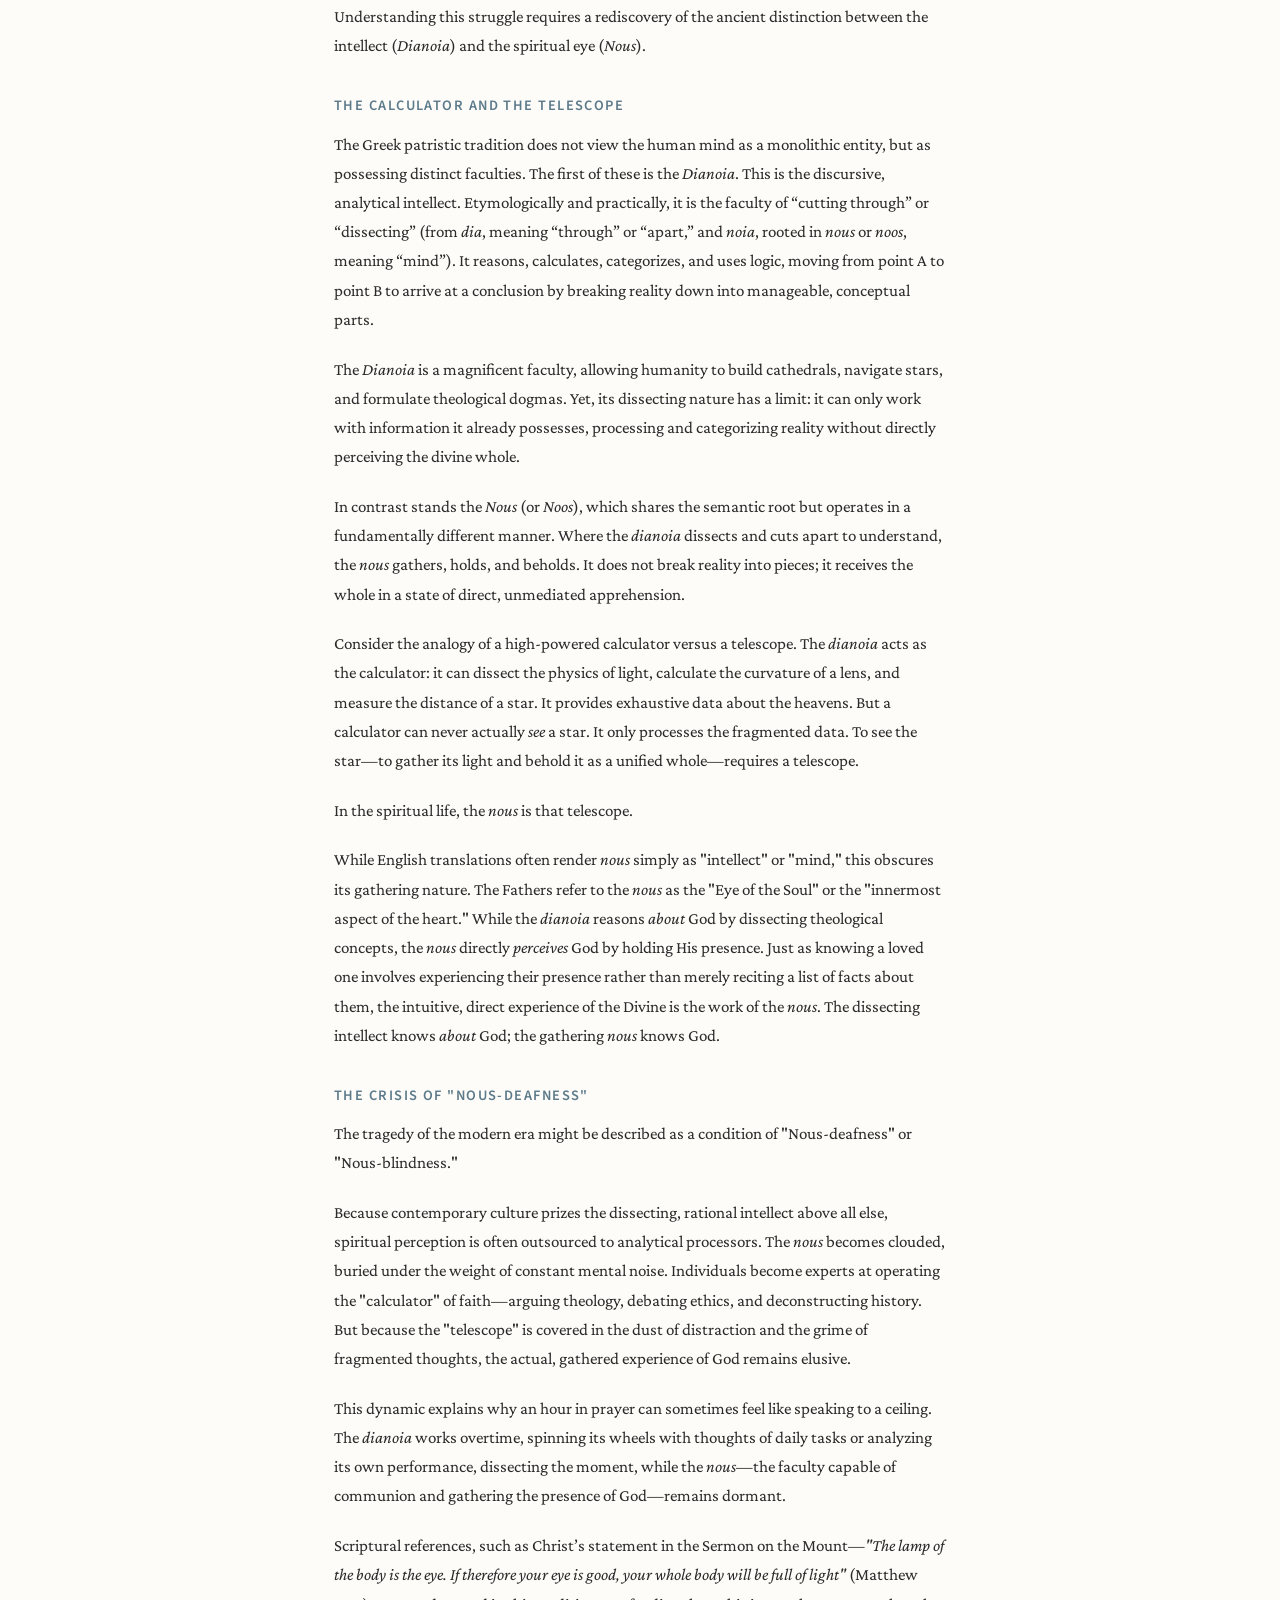
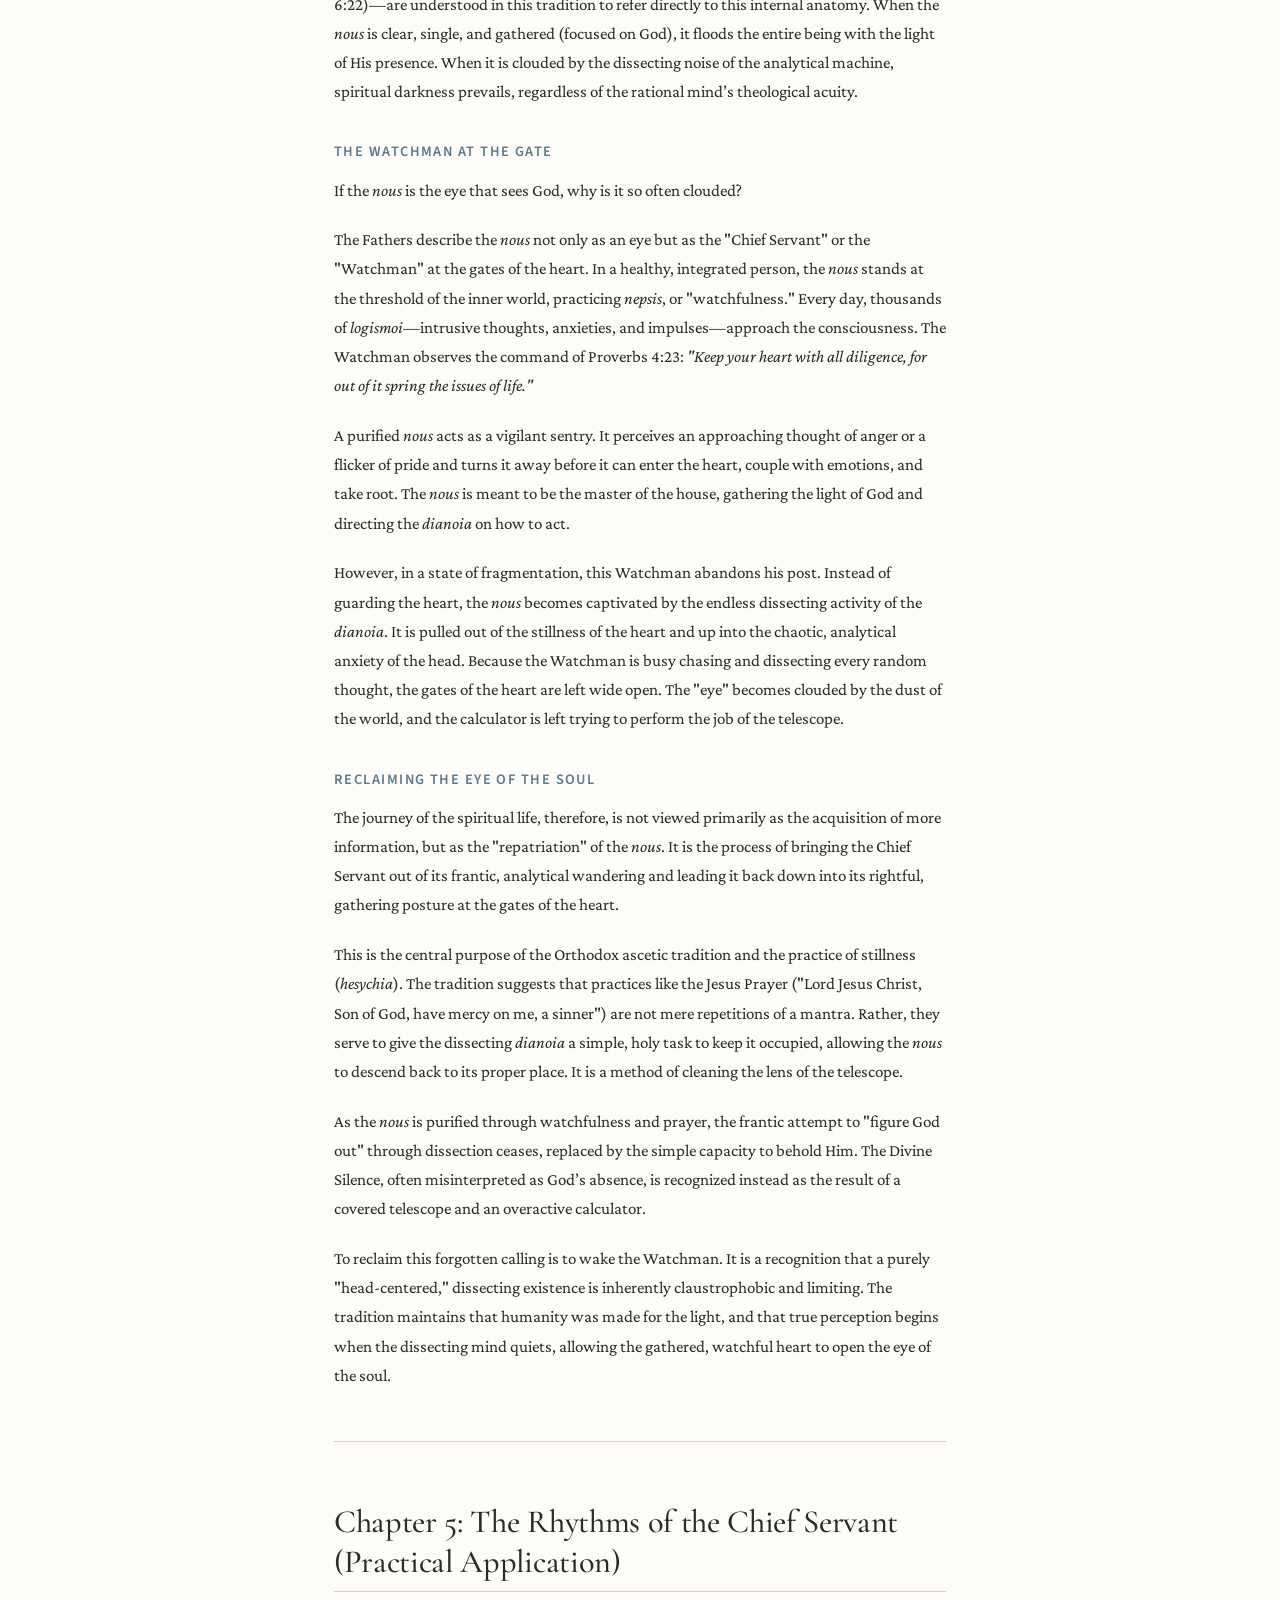
==== commit b8d40e1f: "style(our-forgotten-calling): match site design system, add draft nav - New style.css: Cormorant Gar" ====
--- a/our-forgotten-calling/index.html
+++ b/our-forgotten-calling/index.html
@@ -1,22 +1,35 @@
 <!DOCTYPE html>
-<html xmlns="http://www.w3.org/1999/xhtml" lang="" xml:lang="">
+<html lang="en">
 <head>
   <meta charset="utf-8" />
-  <meta name="generator" content="pandoc" />
-  <meta name="viewport" content="width=device-width, initial-scale=1.0, user-scalable=yes" />
-  <meta name="author" content="Synthesized by AI (Gemini, GPT, Grok, DeepSeek)" />
-  <title>The Chief Servant: Reclaiming the Stewardship of the Human Machine</title>
-  <style>
-    code{white-space: pre-wrap;}
-    span.smallcaps{font-variant: small-caps;}
-    span.underline{text-decoration: underline;}
-    div.column{display: inline-block; vertical-align: top; width: 50%;}
-    div.hanging-indent{margin-left: 1.5em; text-indent: -1.5em;}
-    ul.task-list{list-style: none;}
-  </style>
+  <meta name="viewport" content="width=device-width, initial-scale=1.0" />
+  <meta name="author" content="Marcus Persson Rydberg" />
+  <meta name="description" content="A book about inner order, spiritual recollection, and the forgotten calling of the human person. Bridging Orthodox theology, Gurdjieff, and modern psychology." />
+  <title>Our Forgotten Calling — Marcus Persson Rydberg</title>
+  <link rel="preconnect" href="https://fonts.googleapis.com">
+  <link rel="preconnect" href="https://fonts.gstatic.com" crossorigin>
+  <link href="https://fonts.googleapis.com/css2?family=Cormorant+Garamond:ital,wght@0,400;0,500;0,600;1,400;1,500&family=Crimson+Pro:ital,wght@0,400;0,600;1,400&family=Source+Sans+3:ital,wght@0,300;0,400;0,600;1,300;1,400&display=swap" rel="stylesheet">
   <link rel="stylesheet" href="style.css" />
 </head>
 <body>
+
+<nav class="topbar">
+  <div class="topbar-inner">
+    <a class="topbar-back" href="../">← Writings &amp; Research</a>
+    <div class="topbar-actions">
+      <span class="draft-pill">Draft</span>
+      <a class="topbar-link" href="Our-Forgotten-Calling.pdf">Download PDF</a>
+    </div>
+  </div>
+</nav>
+
+<div class="draft-notice">
+  <div class="draft-notice-inner">
+    This is a working draft synthesized via multi-agent AI research. It reflects the current state of the manuscript and is subject to revision.
+  </div>
+</div>
+
+<div class="book-wrap">
 <header id="title-block-header">
 <h1 class="title">The Chief Servant: Reclaiming the Stewardship of the Human Machine</h1>
 <p class="subtitle">Rediscovering the Forgotten Calling of Inner Order (DRAFT)</p>
@@ -498,5 +511,6 @@
 <hr />
 <p><strong>End of Book</strong></p>
 <hr />
+</div><!-- /.book-wrap -->
 </body>
 </html>
--- a/our-forgotten-calling/style.css
+++ b/our-forgotten-calling/style.css
@@ -0,0 +1,341 @@
+/* ═══════════════════════════════════════════════════════════════
+   Our Forgotten Calling — book stylesheet
+   Matches marcuspl.github.io design system
+   ═══════════════════════════════════════════════════════════════ */
+
+*, *::before, *::after { margin: 0; padding: 0; box-sizing: border-box; }
+
+:root {
+  --bg:           #FDFCF9;
+  --text:         #2A2A2A;
+  --text-secondary: #5E5E5E;
+  --accent:       #5C7A8A;
+  --accent-hover: #486A7A;
+  --rule:         #D4CFC7;
+  --card-bg:      #FFFFFF;
+  --card-border:  #E8E4DC;
+  --sidebar-bg:   #F5F2ED;
+  --draft-bg:     #FBF7EE;
+  --draft-border: #D4C99A;
+}
+
+html { font-size: 17px; }
+
+body {
+  font-family: 'Crimson Pro', 'Georgia', serif;
+  color: var(--text);
+  background: var(--bg);
+  line-height: 1.72;
+  -webkit-font-smoothing: antialiased;
+  -moz-osx-font-smoothing: grayscale;
+}
+
+/* ── Top navigation bar ─────────────────────────────────────── */
+
+.topbar {
+  border-bottom: 1px solid var(--rule);
+  padding: 0.85rem 0;
+  position: sticky;
+  top: 0;
+  background: var(--bg);
+  z-index: 10;
+}
+
+.topbar-inner {
+  max-width: 720px;
+  margin: 0 auto;
+  padding: 0 2rem;
+  display: flex;
+  align-items: center;
+  justify-content: space-between;
+  gap: 1rem;
+}
+
+.topbar-back {
+  font-family: 'Source Sans 3', sans-serif;
+  font-size: 0.82rem;
+  font-weight: 400;
+  color: var(--text-secondary);
+  text-decoration: none;
+  letter-spacing: 0.01em;
+  display: flex;
+  align-items: center;
+  gap: 0.35rem;
+  transition: color 0.15s;
+}
+.topbar-back:hover { color: var(--accent); }
+
+.topbar-actions {
+  display: flex;
+  align-items: center;
+  gap: 1rem;
+}
+
+.topbar-link {
+  font-family: 'Source Sans 3', sans-serif;
+  font-size: 0.82rem;
+  font-weight: 400;
+  color: var(--accent);
+  text-decoration: none;
+  letter-spacing: 0.01em;
+  transition: color 0.15s;
+}
+.topbar-link:hover { color: var(--accent-hover); }
+
+.draft-pill {
+  font-family: 'Source Sans 3', sans-serif;
+  font-size: 0.68rem;
+  font-weight: 600;
+  text-transform: uppercase;
+  letter-spacing: 0.1em;
+  color: #8B7355;
+  background: var(--draft-bg);
+  border: 1px solid var(--draft-border);
+  border-radius: 3px;
+  padding: 0.18em 0.55em;
+}
+
+/* ── Draft notice banner ────────────────────────────────────── */
+
+.draft-notice {
+  max-width: 720px;
+  margin: 1.5rem auto 0;
+  padding: 0 2rem;
+}
+
+.draft-notice-inner {
+  background: var(--draft-bg);
+  border: 1px solid var(--draft-border);
+  border-radius: 4px;
+  padding: 0.7rem 1rem;
+  font-family: 'Source Sans 3', sans-serif;
+  font-size: 0.82rem;
+  color: #7A6840;
+  line-height: 1.5;
+}
+
+/* ── Main content wrapper ───────────────────────────────────── */
+
+.book-wrap {
+  max-width: 680px;
+  margin: 0 auto;
+  padding: 0 2rem 6rem;
+}
+
+/* ── Title block ────────────────────────────────────────────── */
+
+header#title-block-header {
+  padding: 4rem 0 3rem;
+  border-bottom: 1px solid var(--rule);
+  margin-bottom: 2.5rem;
+  text-align: center;
+}
+
+h1.title {
+  font-family: 'Cormorant Garamond', 'Georgia', serif;
+  font-weight: 500;
+  font-size: 2.5rem;
+  letter-spacing: -0.01em;
+  line-height: 1.2;
+  color: var(--text);
+  margin-bottom: 0.75rem;
+}
+
+p.subtitle {
+  font-family: 'Cormorant Garamond', 'Georgia', serif;
+  font-style: italic;
+  font-size: 1.15rem;
+  color: var(--text-secondary);
+  margin-bottom: 1.25rem;
+}
+
+p.author {
+  font-family: 'Source Sans 3', sans-serif;
+  font-size: 0.82rem;
+  font-weight: 400;
+  color: var(--text-secondary);
+  letter-spacing: 0.04em;
+  text-transform: uppercase;
+  margin-bottom: 0.35rem;
+}
+
+p.date {
+  font-family: 'Source Sans 3', sans-serif;
+  font-size: 0.82rem;
+  color: var(--text-secondary);
+  font-weight: 300;
+}
+
+/* ── Table of contents ──────────────────────────────────────── */
+
+nav#TOC {
+  background: var(--card-bg);
+  border: 1px solid var(--card-border);
+  border-radius: 4px;
+  padding: 1.5rem 1.75rem;
+  margin-bottom: 3rem;
+  font-family: 'Source Sans 3', sans-serif;
+  font-size: 0.88rem;
+}
+
+nav#TOC::before {
+  content: "Contents";
+  display: block;
+  font-size: 0.7rem;
+  font-weight: 600;
+  text-transform: uppercase;
+  letter-spacing: 0.12em;
+  color: var(--accent);
+  margin-bottom: 0.9rem;
+}
+
+nav#TOC ul {
+  list-style: none;
+  line-height: 1.6;
+}
+
+nav#TOC > ul > li {
+  margin-bottom: 0.35rem;
+}
+
+nav#TOC > ul > li > ul {
+  margin-top: 0.2rem;
+  margin-left: 1.1rem;
+  font-size: 0.83rem;
+  color: var(--text-secondary);
+}
+
+nav#TOC a {
+  color: var(--text);
+  text-decoration: none;
+  transition: color 0.15s;
+}
+nav#TOC a:hover { color: var(--accent); }
+
+nav#TOC > ul > li > ul a {
+  color: var(--text-secondary);
+}
+
+/* ── Body headings ──────────────────────────────────────────── */
+
+h1 {
+  font-family: 'Cormorant Garamond', 'Georgia', serif;
+  font-weight: 500;
+  font-size: 1.9rem;
+  letter-spacing: -0.01em;
+  line-height: 1.25;
+  color: var(--text);
+  margin-top: 3.5rem;
+  margin-bottom: 1rem;
+  padding-bottom: 0.5rem;
+  border-bottom: 1px solid var(--rule);
+}
+
+h2 {
+  font-family: 'Cormorant Garamond', 'Georgia', serif;
+  font-weight: 500;
+  font-size: 1.45rem;
+  letter-spacing: -0.005em;
+  line-height: 1.3;
+  color: var(--text);
+  margin-top: 2.5rem;
+  margin-bottom: 0.75rem;
+}
+
+h3 {
+  font-family: 'Source Sans 3', sans-serif;
+  font-weight: 600;
+  font-size: 0.85rem;
+  text-transform: uppercase;
+  letter-spacing: 0.1em;
+  color: var(--accent);
+  margin-top: 2rem;
+  margin-bottom: 0.6rem;
+}
+
+/* ── Body text ──────────────────────────────────────────────── */
+
+p {
+  margin-bottom: 1.2em;
+  font-size: 1rem;
+}
+
+/* First paragraph after a heading — no extra margin */
+h1 + p, h2 + p, h3 + p { margin-top: 0; }
+
+em { font-style: italic; }
+strong { font-weight: 600; }
+
+/* ── Blockquotes ────────────────────────────────────────────── */
+
+blockquote {
+  border-left: 2px solid var(--accent);
+  margin: 1.75rem 0;
+  padding: 0.75rem 1.25rem;
+  background: var(--sidebar-bg);
+  border-radius: 0 3px 3px 0;
+  font-style: italic;
+  color: var(--text-secondary);
+  font-size: 0.97rem;
+}
+
+blockquote p { margin-bottom: 0.5em; }
+blockquote p:last-child { margin-bottom: 0; }
+
+/* ── Horizontal rules ───────────────────────────────────────── */
+
+hr {
+  border: none;
+  border-top: 1px solid var(--rule);
+  margin: 3rem 0;
+}
+
+/* ── Tables ─────────────────────────────────────────────────── */
+
+table {
+  width: 100%;
+  border-collapse: collapse;
+  margin: 2rem 0;
+  font-family: 'Source Sans 3', sans-serif;
+  font-size: 0.9rem;
+}
+
+th {
+  background: var(--sidebar-bg);
+  font-weight: 600;
+  text-align: left;
+  padding: 0.6rem 0.9rem;
+  border-bottom: 2px solid var(--rule);
+  color: var(--text);
+}
+
+td {
+  padding: 0.55rem 0.9rem;
+  border-bottom: 1px solid var(--card-border);
+  vertical-align: top;
+}
+
+tr:last-child td { border-bottom: none; }
+
+/* ── Inline code / small caps ───────────────────────────────── */
+
+code {
+  font-family: 'SFMono-Regular', 'Consolas', monospace;
+  font-size: 0.83em;
+  background: var(--sidebar-bg);
+  border: 1px solid var(--card-border);
+  border-radius: 2px;
+  padding: 0.1em 0.35em;
+}
+
+span.smallcaps { font-variant: small-caps; }
+
+/* ── Responsive ─────────────────────────────────────────────── */
+
+@media (max-width: 600px) {
+  html { font-size: 16px; }
+  h1.title { font-size: 2rem; }
+  .book-wrap { padding: 0 1.25rem 4rem; }
+  .topbar-inner { padding: 0 1.25rem; }
+  .draft-notice { padding: 0 1.25rem; }
+}
